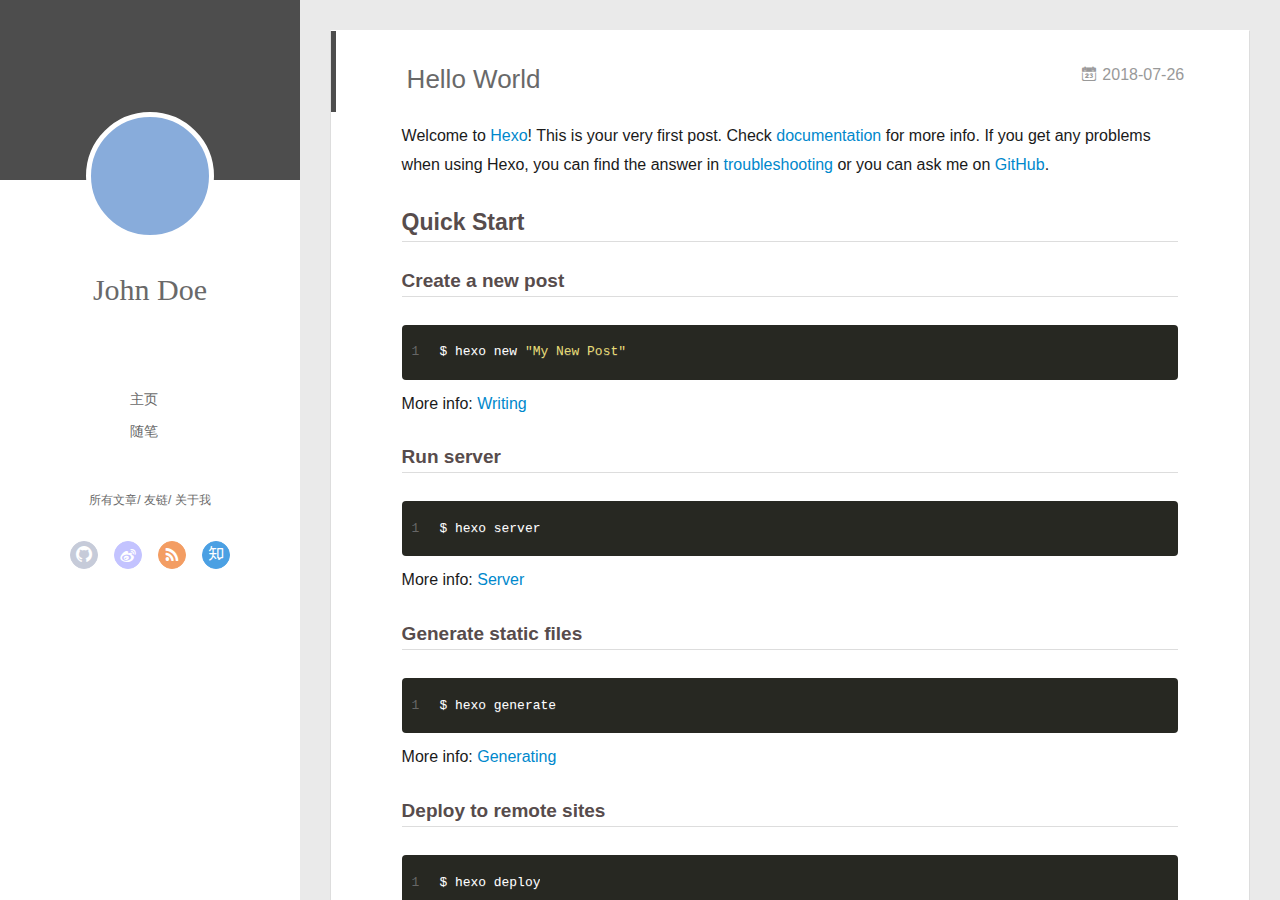
==== index.html @ 1a05364d "Site updated: 2018-07-26 18:03:01" ====
<!DOCTYPE html>
<html>
<head>
  <meta charset="utf-8">
  
  <meta name="renderer" content="webkit">
  <meta http-equiv="X-UA-Compatible" content="IE=edge" >
  <link rel="dns-prefetch" href="http://yoursite.com">
  <title>Hexo</title>
  <meta name="viewport" content="width=device-width, initial-scale=1, maximum-scale=1">
  <meta property="og:type" content="website">
<meta property="og:title" content="Hexo">
<meta property="og:url" content="http://yoursite.com/index.html">
<meta property="og:site_name" content="Hexo">
<meta property="og:locale" content="default">
<meta name="twitter:card" content="summary">
<meta name="twitter:title" content="Hexo">
  
    <link rel="alternative" href="/atom.xml" title="Hexo" type="application/atom+xml">
  
  
    <link rel="icon" href="/favicon.png">
  
  <link rel="stylesheet" type="text/css" href="/./main.0cf68a.css">
  <style type="text/css">
  
    #container.show {
      background: linear-gradient(200deg,#a0cfe4,#e8c37e);
    }
  </style>
  

  

</head>

<body>
  <div id="container" q-class="show:isCtnShow">
    <canvas id="anm-canvas" class="anm-canvas"></canvas>
    <div class="left-col" q-class="show:isShow">
      
<div class="overlay" style="background: #4d4d4d"></div>
<div class="intrude-less">
	<header id="header" class="inner">
		<a href="/" class="profilepic">
			<img src="" class="js-avatar">
		</a>
		<hgroup>
		  <h1 class="header-author"><a href="/">John Doe</a></h1>
		</hgroup>
		

		<nav class="header-menu">
			<ul>
			
				<li><a href="/">主页</a></li>
	        
				<li><a href="/tags/随笔/">随笔</a></li>
	        
			</ul>
		</nav>
		<nav class="header-smart-menu">
    		
    			
    			<a q-on="click: openSlider(e, 'innerArchive')" href="javascript:void(0)">所有文章</a>
    			
            
    			
    			<a q-on="click: openSlider(e, 'friends')" href="javascript:void(0)">友链</a>
    			
            
    			
    			<a q-on="click: openSlider(e, 'aboutme')" href="javascript:void(0)">关于我</a>
    			
            
		</nav>
		<nav class="header-nav">
			<div class="social">
				
					<a class="github" target="_blank" href="#" title="github"><i class="icon-github"></i></a>
		        
					<a class="weibo" target="_blank" href="#" title="weibo"><i class="icon-weibo"></i></a>
		        
					<a class="rss" target="_blank" href="#" title="rss"><i class="icon-rss"></i></a>
		        
					<a class="zhihu" target="_blank" href="#" title="zhihu"><i class="icon-zhihu"></i></a>
		        
			</div>
		</nav>
	</header>		
</div>

    </div>
    <div class="mid-col" q-class="show:isShow,hide:isShow|isFalse">
      
<nav id="mobile-nav">
  	<div class="overlay js-overlay" style="background: #4d4d4d"></div>
	<div class="btnctn js-mobile-btnctn">
  		<div class="slider-trigger list" q-on="click: openSlider(e)"><i class="icon icon-sort"></i></div>
	</div>
	<div class="intrude-less">
		<header id="header" class="inner">
			<div class="profilepic">
				<img src="" class="js-avatar">
			</div>
			<hgroup>
			  <h1 class="header-author js-header-author">John Doe</h1>
			</hgroup>
			
			
			
				
			
				
			
			
			
			<nav class="header-nav">
				<div class="social">
					
						<a class="github" target="_blank" href="#" title="github"><i class="icon-github"></i></a>
			        
						<a class="weibo" target="_blank" href="#" title="weibo"><i class="icon-weibo"></i></a>
			        
						<a class="rss" target="_blank" href="#" title="rss"><i class="icon-rss"></i></a>
			        
						<a class="zhihu" target="_blank" href="#" title="zhihu"><i class="icon-zhihu"></i></a>
			        
				</div>
			</nav>

			<nav class="header-menu js-header-menu">
				<ul style="width: 50%">
				
				
					<li style="width: 50%"><a href="/">主页</a></li>
		        
					<li style="width: 50%"><a href="/tags/随笔/">随笔</a></li>
		        
				</ul>
			</nav>
		</header>				
	</div>
	<div class="mobile-mask" style="display:none" q-show="isShow"></div>
</nav>

      <div id="wrapper" class="body-wrap">
        <div class="menu-l">
          <div class="canvas-wrap">
            <canvas data-colors="#eaeaea" data-sectionHeight="100" data-contentId="js-content" id="myCanvas1" class="anm-canvas"></canvas>
          </div>
          <div id="js-content" class="content-ll">
            
  
    <article id="post-hello-world" class="article article-type-post  article-index" itemscope itemprop="blogPost">
  <div class="article-inner">
    
      <header class="article-header">
        
  
    <h1 itemprop="name">
      <a class="article-title" href="/2018/07/26/hello-world/">Hello World</a>
    </h1>
  

        
        <a href="/2018/07/26/hello-world/" class="archive-article-date">
  	<time datetime="2018-07-26T09:28:19.335Z" itemprop="datePublished"><i class="icon-calendar icon"></i>2018-07-26</time>
</a>
        
      </header>
    
    <div class="article-entry" itemprop="articleBody">
      
        <p>Welcome to <a href="https://hexo.io/" target="_blank" rel="noopener">Hexo</a>! This is your very first post. Check <a href="https://hexo.io/docs/" target="_blank" rel="noopener">documentation</a> for more info. If you get any problems when using Hexo, you can find the answer in <a href="https://hexo.io/docs/troubleshooting.html" target="_blank" rel="noopener">troubleshooting</a> or you can ask me on <a href="https://github.com/hexojs/hexo/issues" target="_blank" rel="noopener">GitHub</a>.</p>
<h2 id="Quick-Start"><a href="#Quick-Start" class="headerlink" title="Quick Start"></a>Quick Start</h2><h3 id="Create-a-new-post"><a href="#Create-a-new-post" class="headerlink" title="Create a new post"></a>Create a new post</h3><figure class="highlight bash"><table><tr><td class="gutter"><pre><span class="line">1</span><br></pre></td><td class="code"><pre><span class="line">$ hexo new <span class="string">"My New Post"</span></span><br></pre></td></tr></table></figure>
<p>More info: <a href="https://hexo.io/docs/writing.html" target="_blank" rel="noopener">Writing</a></p>
<h3 id="Run-server"><a href="#Run-server" class="headerlink" title="Run server"></a>Run server</h3><figure class="highlight bash"><table><tr><td class="gutter"><pre><span class="line">1</span><br></pre></td><td class="code"><pre><span class="line">$ hexo server</span><br></pre></td></tr></table></figure>
<p>More info: <a href="https://hexo.io/docs/server.html" target="_blank" rel="noopener">Server</a></p>
<h3 id="Generate-static-files"><a href="#Generate-static-files" class="headerlink" title="Generate static files"></a>Generate static files</h3><figure class="highlight bash"><table><tr><td class="gutter"><pre><span class="line">1</span><br></pre></td><td class="code"><pre><span class="line">$ hexo generate</span><br></pre></td></tr></table></figure>
<p>More info: <a href="https://hexo.io/docs/generating.html" target="_blank" rel="noopener">Generating</a></p>
<h3 id="Deploy-to-remote-sites"><a href="#Deploy-to-remote-sites" class="headerlink" title="Deploy to remote sites"></a>Deploy to remote sites</h3><figure class="highlight bash"><table><tr><td class="gutter"><pre><span class="line">1</span><br></pre></td><td class="code"><pre><span class="line">$ hexo deploy</span><br></pre></td></tr></table></figure>
<p>More info: <a href="https://hexo.io/docs/deployment.html" target="_blank" rel="noopener">Deployment</a></p>

      

      
    </div>
    <div class="article-info article-info-index">
      
      
      

      
        <p class="article-more-link">
          <a class="article-more-a" href="/2018/07/26/hello-world/">展开全文 >></a>
        </p>
      

      
      <div class="clearfix"></div>
    </div>
  </div>
</article>

<aside class="wrap-side-operation">
    <div class="mod-side-operation">
        
        <div class="jump-container" id="js-jump-container" style="display:none;">
            <a href="javascript:void(0)" class="mod-side-operation__jump-to-top">
                <i class="icon-font icon-back"></i>
            </a>
            <div id="js-jump-plan-container" class="jump-plan-container" style="top: -11px;">
                <i class="icon-font icon-plane jump-plane"></i>
            </div>
        </div>
        
        
    </div>
</aside>




  
  


          </div>
        </div>
      </div>
      <footer id="footer">
  <div class="outer">
    <div id="footer-info">
    	<div class="footer-left">
    		&copy; 2018 John Doe
    	</div>
      	<div class="footer-right">
      		<a href="http://hexo.io/" target="_blank">Hexo</a>  Theme <a href="https://github.com/litten/hexo-theme-yilia" target="_blank">Yilia</a> by Litten
      	</div>
    </div>
  </div>
</footer>
    </div>
    <script>
	var yiliaConfig = {
		mathjax: false,
		isHome: true,
		isPost: false,
		isArchive: false,
		isTag: false,
		isCategory: false,
		open_in_new: false,
		toc_hide_index: true,
		root: "/",
		innerArchive: true,
		showTags: false
	}
</script>

<script>!function(t){function n(e){if(r[e])return r[e].exports;var i=r[e]={exports:{},id:e,loaded:!1};return t[e].call(i.exports,i,i.exports,n),i.loaded=!0,i.exports}var r={};n.m=t,n.c=r,n.p="./",n(0)}([function(t,n,r){r(195),t.exports=r(191)},function(t,n,r){var e=r(3),i=r(52),o=r(27),u=r(28),c=r(53),f="prototype",a=function(t,n,r){var s,l,h,v,p=t&a.F,d=t&a.G,y=t&a.S,g=t&a.P,b=t&a.B,m=d?e:y?e[n]||(e[n]={}):(e[n]||{})[f],x=d?i:i[n]||(i[n]={}),w=x[f]||(x[f]={});d&&(r=n);for(s in r)l=!p&&m&&void 0!==m[s],h=(l?m:r)[s],v=b&&l?c(h,e):g&&"function"==typeof h?c(Function.call,h):h,m&&u(m,s,h,t&a.U),x[s]!=h&&o(x,s,v),g&&w[s]!=h&&(w[s]=h)};e.core=i,a.F=1,a.G=2,a.S=4,a.P=8,a.B=16,a.W=32,a.U=64,a.R=128,t.exports=a},function(t,n,r){var e=r(6);t.exports=function(t){if(!e(t))throw TypeError(t+" is not an object!");return t}},function(t,n){var r=t.exports="undefined"!=typeof window&&window.Math==Math?window:"undefined"!=typeof self&&self.Math==Math?self:Function("return this")();"number"==typeof __g&&(__g=r)},function(t,n){t.exports=function(t){try{return!!t()}catch(t){return!0}}},function(t,n){var r=t.exports="undefined"!=typeof window&&window.Math==Math?window:"undefined"!=typeof self&&self.Math==Math?self:Function("return this")();"number"==typeof __g&&(__g=r)},function(t,n){t.exports=function(t){return"object"==typeof t?null!==t:"function"==typeof t}},function(t,n,r){var e=r(126)("wks"),i=r(76),o=r(3).Symbol,u="function"==typeof o;(t.exports=function(t){return e[t]||(e[t]=u&&o[t]||(u?o:i)("Symbol."+t))}).store=e},function(t,n){var r={}.hasOwnProperty;t.exports=function(t,n){return r.call(t,n)}},function(t,n,r){var e=r(94),i=r(33);t.exports=function(t){return e(i(t))}},function(t,n,r){t.exports=!r(4)(function(){return 7!=Object.defineProperty({},"a",{get:function(){return 7}}).a})},function(t,n,r){var e=r(2),i=r(167),o=r(50),u=Object.defineProperty;n.f=r(10)?Object.defineProperty:function(t,n,r){if(e(t),n=o(n,!0),e(r),i)try{return u(t,n,r)}catch(t){}if("get"in r||"set"in r)throw TypeError("Accessors not supported!");return"value"in r&&(t[n]=r.value),t}},function(t,n,r){t.exports=!r(18)(function(){return 7!=Object.defineProperty({},"a",{get:function(){return 7}}).a})},function(t,n,r){var e=r(14),i=r(22);t.exports=r(12)?function(t,n,r){return e.f(t,n,i(1,r))}:function(t,n,r){return t[n]=r,t}},function(t,n,r){var e=r(20),i=r(58),o=r(42),u=Object.defineProperty;n.f=r(12)?Object.defineProperty:function(t,n,r){if(e(t),n=o(n,!0),e(r),i)try{return u(t,n,r)}catch(t){}if("get"in r||"set"in r)throw TypeError("Accessors not supported!");return"value"in r&&(t[n]=r.value),t}},function(t,n,r){var e=r(40)("wks"),i=r(23),o=r(5).Symbol,u="function"==typeof o;(t.exports=function(t){return e[t]||(e[t]=u&&o[t]||(u?o:i)("Symbol."+t))}).store=e},function(t,n,r){var e=r(67),i=Math.min;t.exports=function(t){return t>0?i(e(t),9007199254740991):0}},function(t,n,r){var e=r(46);t.exports=function(t){return Object(e(t))}},function(t,n){t.exports=function(t){try{return!!t()}catch(t){return!0}}},function(t,n,r){var e=r(63),i=r(34);t.exports=Object.keys||function(t){return e(t,i)}},function(t,n,r){var e=r(21);t.exports=function(t){if(!e(t))throw TypeError(t+" is not an object!");return t}},function(t,n){t.exports=function(t){return"object"==typeof t?null!==t:"function"==typeof t}},function(t,n){t.exports=function(t,n){return{enumerable:!(1&t),configurable:!(2&t),writable:!(4&t),value:n}}},function(t,n){var r=0,e=Math.random();t.exports=function(t){return"Symbol(".concat(void 0===t?"":t,")_",(++r+e).toString(36))}},function(t,n){var r={}.hasOwnProperty;t.exports=function(t,n){return r.call(t,n)}},function(t,n){var r=t.exports={version:"2.4.0"};"number"==typeof __e&&(__e=r)},function(t,n){t.exports=function(t){if("function"!=typeof t)throw TypeError(t+" is not a function!");return t}},function(t,n,r){var e=r(11),i=r(66);t.exports=r(10)?function(t,n,r){return e.f(t,n,i(1,r))}:function(t,n,r){return t[n]=r,t}},function(t,n,r){var e=r(3),i=r(27),o=r(24),u=r(76)("src"),c="toString",f=Function[c],a=(""+f).split(c);r(52).inspectSource=function(t){return f.call(t)},(t.exports=function(t,n,r,c){var f="function"==typeof r;f&&(o(r,"name")||i(r,"name",n)),t[n]!==r&&(f&&(o(r,u)||i(r,u,t[n]?""+t[n]:a.join(String(n)))),t===e?t[n]=r:c?t[n]?t[n]=r:i(t,n,r):(delete t[n],i(t,n,r)))})(Function.prototype,c,function(){return"function"==typeof this&&this[u]||f.call(this)})},function(t,n,r){var e=r(1),i=r(4),o=r(46),u=function(t,n,r,e){var i=String(o(t)),u="<"+n;return""!==r&&(u+=" "+r+'="'+String(e).replace(/"/g,"&quot;")+'"'),u+">"+i+"</"+n+">"};t.exports=function(t,n){var r={};r[t]=n(u),e(e.P+e.F*i(function(){var n=""[t]('"');return n!==n.toLowerCase()||n.split('"').length>3}),"String",r)}},function(t,n,r){var e=r(115),i=r(46);t.exports=function(t){return e(i(t))}},function(t,n,r){var e=r(116),i=r(66),o=r(30),u=r(50),c=r(24),f=r(167),a=Object.getOwnPropertyDescriptor;n.f=r(10)?a:function(t,n){if(t=o(t),n=u(n,!0),f)try{return a(t,n)}catch(t){}if(c(t,n))return i(!e.f.call(t,n),t[n])}},function(t,n,r){var e=r(24),i=r(17),o=r(145)("IE_PROTO"),u=Object.prototype;t.exports=Object.getPrototypeOf||function(t){return t=i(t),e(t,o)?t[o]:"function"==typeof t.constructor&&t instanceof t.constructor?t.constructor.prototype:t instanceof Object?u:null}},function(t,n){t.exports=function(t){if(void 0==t)throw TypeError("Can't call method on  "+t);return t}},function(t,n){t.exports="constructor,hasOwnProperty,isPrototypeOf,propertyIsEnumerable,toLocaleString,toString,valueOf".split(",")},function(t,n){t.exports={}},function(t,n){t.exports=!0},function(t,n){n.f={}.propertyIsEnumerable},function(t,n,r){var e=r(14).f,i=r(8),o=r(15)("toStringTag");t.exports=function(t,n,r){t&&!i(t=r?t:t.prototype,o)&&e(t,o,{configurable:!0,value:n})}},function(t,n,r){var e=r(40)("keys"),i=r(23);t.exports=function(t){return e[t]||(e[t]=i(t))}},function(t,n,r){var e=r(5),i="__core-js_shared__",o=e[i]||(e[i]={});t.exports=function(t){return o[t]||(o[t]={})}},function(t,n){var r=Math.ceil,e=Math.floor;t.exports=function(t){return isNaN(t=+t)?0:(t>0?e:r)(t)}},function(t,n,r){var e=r(21);t.exports=function(t,n){if(!e(t))return t;var r,i;if(n&&"function"==typeof(r=t.toString)&&!e(i=r.call(t)))return i;if("function"==typeof(r=t.valueOf)&&!e(i=r.call(t)))return i;if(!n&&"function"==typeof(r=t.toString)&&!e(i=r.call(t)))return i;throw TypeError("Can't convert object to primitive value")}},function(t,n,r){var e=r(5),i=r(25),o=r(36),u=r(44),c=r(14).f;t.exports=function(t){var n=i.Symbol||(i.Symbol=o?{}:e.Symbol||{});"_"==t.charAt(0)||t in n||c(n,t,{value:u.f(t)})}},function(t,n,r){n.f=r(15)},function(t,n){var r={}.toString;t.exports=function(t){return r.call(t).slice(8,-1)}},function(t,n){t.exports=function(t){if(void 0==t)throw TypeError("Can't call method on  "+t);return t}},function(t,n,r){var e=r(4);t.exports=function(t,n){return!!t&&e(function(){n?t.call(null,function(){},1):t.call(null)})}},function(t,n,r){var e=r(53),i=r(115),o=r(17),u=r(16),c=r(203);t.exports=function(t,n){var r=1==t,f=2==t,a=3==t,s=4==t,l=6==t,h=5==t||l,v=n||c;return function(n,c,p){for(var d,y,g=o(n),b=i(g),m=e(c,p,3),x=u(b.length),w=0,S=r?v(n,x):f?v(n,0):void 0;x>w;w++)if((h||w in b)&&(d=b[w],y=m(d,w,g),t))if(r)S[w]=y;else if(y)switch(t){case 3:return!0;case 5:return d;case 6:return w;case 2:S.push(d)}else if(s)return!1;return l?-1:a||s?s:S}}},function(t,n,r){var e=r(1),i=r(52),o=r(4);t.exports=function(t,n){var r=(i.Object||{})[t]||Object[t],u={};u[t]=n(r),e(e.S+e.F*o(function(){r(1)}),"Object",u)}},function(t,n,r){var e=r(6);t.exports=function(t,n){if(!e(t))return t;var r,i;if(n&&"function"==typeof(r=t.toString)&&!e(i=r.call(t)))return i;if("function"==typeof(r=t.valueOf)&&!e(i=r.call(t)))return i;if(!n&&"function"==typeof(r=t.toString)&&!e(i=r.call(t)))return i;throw TypeError("Can't convert object to primitive value")}},function(t,n,r){var e=r(5),i=r(25),o=r(91),u=r(13),c="prototype",f=function(t,n,r){var a,s,l,h=t&f.F,v=t&f.G,p=t&f.S,d=t&f.P,y=t&f.B,g=t&f.W,b=v?i:i[n]||(i[n]={}),m=b[c],x=v?e:p?e[n]:(e[n]||{})[c];v&&(r=n);for(a in r)(s=!h&&x&&void 0!==x[a])&&a in b||(l=s?x[a]:r[a],b[a]=v&&"function"!=typeof x[a]?r[a]:y&&s?o(l,e):g&&x[a]==l?function(t){var n=function(n,r,e){if(this instanceof t){switch(arguments.length){case 0:return new t;case 1:return new t(n);case 2:return new t(n,r)}return new t(n,r,e)}return t.apply(this,arguments)};return n[c]=t[c],n}(l):d&&"function"==typeof l?o(Function.call,l):l,d&&((b.virtual||(b.virtual={}))[a]=l,t&f.R&&m&&!m[a]&&u(m,a,l)))};f.F=1,f.G=2,f.S=4,f.P=8,f.B=16,f.W=32,f.U=64,f.R=128,t.exports=f},function(t,n){var r=t.exports={version:"2.4.0"};"number"==typeof __e&&(__e=r)},function(t,n,r){var e=r(26);t.exports=function(t,n,r){if(e(t),void 0===n)return t;switch(r){case 1:return function(r){return t.call(n,r)};case 2:return function(r,e){return t.call(n,r,e)};case 3:return function(r,e,i){return t.call(n,r,e,i)}}return function(){return t.apply(n,arguments)}}},function(t,n,r){var e=r(183),i=r(1),o=r(126)("metadata"),u=o.store||(o.store=new(r(186))),c=function(t,n,r){var i=u.get(t);if(!i){if(!r)return;u.set(t,i=new e)}var o=i.get(n);if(!o){if(!r)return;i.set(n,o=new e)}return o},f=function(t,n,r){var e=c(n,r,!1);return void 0!==e&&e.has(t)},a=function(t,n,r){var e=c(n,r,!1);return void 0===e?void 0:e.get(t)},s=function(t,n,r,e){c(r,e,!0).set(t,n)},l=function(t,n){var r=c(t,n,!1),e=[];return r&&r.forEach(function(t,n){e.push(n)}),e},h=function(t){return void 0===t||"symbol"==typeof t?t:String(t)},v=function(t){i(i.S,"Reflect",t)};t.exports={store:u,map:c,has:f,get:a,set:s,keys:l,key:h,exp:v}},function(t,n,r){"use strict";if(r(10)){var e=r(69),i=r(3),o=r(4),u=r(1),c=r(127),f=r(152),a=r(53),s=r(68),l=r(66),h=r(27),v=r(73),p=r(67),d=r(16),y=r(75),g=r(50),b=r(24),m=r(180),x=r(114),w=r(6),S=r(17),_=r(137),O=r(70),E=r(32),P=r(71).f,j=r(154),F=r(76),M=r(7),A=r(48),N=r(117),T=r(146),I=r(155),k=r(80),L=r(123),R=r(74),C=r(130),D=r(160),U=r(11),W=r(31),G=U.f,B=W.f,V=i.RangeError,z=i.TypeError,q=i.Uint8Array,K="ArrayBuffer",J="Shared"+K,Y="BYTES_PER_ELEMENT",H="prototype",$=Array[H],X=f.ArrayBuffer,Q=f.DataView,Z=A(0),tt=A(2),nt=A(3),rt=A(4),et=A(5),it=A(6),ot=N(!0),ut=N(!1),ct=I.values,ft=I.keys,at=I.entries,st=$.lastIndexOf,lt=$.reduce,ht=$.reduceRight,vt=$.join,pt=$.sort,dt=$.slice,yt=$.toString,gt=$.toLocaleString,bt=M("iterator"),mt=M("toStringTag"),xt=F("typed_constructor"),wt=F("def_constructor"),St=c.CONSTR,_t=c.TYPED,Ot=c.VIEW,Et="Wrong length!",Pt=A(1,function(t,n){return Tt(T(t,t[wt]),n)}),jt=o(function(){return 1===new q(new Uint16Array([1]).buffer)[0]}),Ft=!!q&&!!q[H].set&&o(function(){new q(1).set({})}),Mt=function(t,n){if(void 0===t)throw z(Et);var r=+t,e=d(t);if(n&&!m(r,e))throw V(Et);return e},At=function(t,n){var r=p(t);if(r<0||r%n)throw V("Wrong offset!");return r},Nt=function(t){if(w(t)&&_t in t)return t;throw z(t+" is not a typed array!")},Tt=function(t,n){if(!(w(t)&&xt in t))throw z("It is not a typed array constructor!");return new t(n)},It=function(t,n){return kt(T(t,t[wt]),n)},kt=function(t,n){for(var r=0,e=n.length,i=Tt(t,e);e>r;)i[r]=n[r++];return i},Lt=function(t,n,r){G(t,n,{get:function(){return this._d[r]}})},Rt=function(t){var n,r,e,i,o,u,c=S(t),f=arguments.length,s=f>1?arguments[1]:void 0,l=void 0!==s,h=j(c);if(void 0!=h&&!_(h)){for(u=h.call(c),e=[],n=0;!(o=u.next()).done;n++)e.push(o.value);c=e}for(l&&f>2&&(s=a(s,arguments[2],2)),n=0,r=d(c.length),i=Tt(this,r);r>n;n++)i[n]=l?s(c[n],n):c[n];return i},Ct=function(){for(var t=0,n=arguments.length,r=Tt(this,n);n>t;)r[t]=arguments[t++];return r},Dt=!!q&&o(function(){gt.call(new q(1))}),Ut=function(){return gt.apply(Dt?dt.call(Nt(this)):Nt(this),arguments)},Wt={copyWithin:function(t,n){return D.call(Nt(this),t,n,arguments.length>2?arguments[2]:void 0)},every:function(t){return rt(Nt(this),t,arguments.length>1?arguments[1]:void 0)},fill:function(t){return C.apply(Nt(this),arguments)},filter:function(t){return It(this,tt(Nt(this),t,arguments.length>1?arguments[1]:void 0))},find:function(t){return et(Nt(this),t,arguments.length>1?arguments[1]:void 0)},findIndex:function(t){return it(Nt(this),t,arguments.length>1?arguments[1]:void 0)},forEach:function(t){Z(Nt(this),t,arguments.length>1?arguments[1]:void 0)},indexOf:function(t){return ut(Nt(this),t,arguments.length>1?arguments[1]:void 0)},includes:function(t){return ot(Nt(this),t,arguments.length>1?arguments[1]:void 0)},join:function(t){return vt.apply(Nt(this),arguments)},lastIndexOf:function(t){return st.apply(Nt(this),arguments)},map:function(t){return Pt(Nt(this),t,arguments.length>1?arguments[1]:void 0)},reduce:function(t){return lt.apply(Nt(this),arguments)},reduceRight:function(t){return ht.apply(Nt(this),arguments)},reverse:function(){for(var t,n=this,r=Nt(n).length,e=Math.floor(r/2),i=0;i<e;)t=n[i],n[i++]=n[--r],n[r]=t;return n},some:function(t){return nt(Nt(this),t,arguments.length>1?arguments[1]:void 0)},sort:function(t){return pt.call(Nt(this),t)},subarray:function(t,n){var r=Nt(this),e=r.length,i=y(t,e);return new(T(r,r[wt]))(r.buffer,r.byteOffset+i*r.BYTES_PER_ELEMENT,d((void 0===n?e:y(n,e))-i))}},Gt=function(t,n){return It(this,dt.call(Nt(this),t,n))},Bt=function(t){Nt(this);var n=At(arguments[1],1),r=this.length,e=S(t),i=d(e.length),o=0;if(i+n>r)throw V(Et);for(;o<i;)this[n+o]=e[o++]},Vt={entries:function(){return at.call(Nt(this))},keys:function(){return ft.call(Nt(this))},values:function(){return ct.call(Nt(this))}},zt=function(t,n){return w(t)&&t[_t]&&"symbol"!=typeof n&&n in t&&String(+n)==String(n)},qt=function(t,n){return zt(t,n=g(n,!0))?l(2,t[n]):B(t,n)},Kt=function(t,n,r){return!(zt(t,n=g(n,!0))&&w(r)&&b(r,"value"))||b(r,"get")||b(r,"set")||r.configurable||b(r,"writable")&&!r.writable||b(r,"enumerable")&&!r.enumerable?G(t,n,r):(t[n]=r.value,t)};St||(W.f=qt,U.f=Kt),u(u.S+u.F*!St,"Object",{getOwnPropertyDescriptor:qt,defineProperty:Kt}),o(function(){yt.call({})})&&(yt=gt=function(){return vt.call(this)});var Jt=v({},Wt);v(Jt,Vt),h(Jt,bt,Vt.values),v(Jt,{slice:Gt,set:Bt,constructor:function(){},toString:yt,toLocaleString:Ut}),Lt(Jt,"buffer","b"),Lt(Jt,"byteOffset","o"),Lt(Jt,"byteLength","l"),Lt(Jt,"length","e"),G(Jt,mt,{get:function(){return this[_t]}}),t.exports=function(t,n,r,f){f=!!f;var a=t+(f?"Clamped":"")+"Array",l="Uint8Array"!=a,v="get"+t,p="set"+t,y=i[a],g=y||{},b=y&&E(y),m=!y||!c.ABV,S={},_=y&&y[H],j=function(t,r){var e=t._d;return e.v[v](r*n+e.o,jt)},F=function(t,r,e){var i=t._d;f&&(e=(e=Math.round(e))<0?0:e>255?255:255&e),i.v[p](r*n+i.o,e,jt)},M=function(t,n){G(t,n,{get:function(){return j(this,n)},set:function(t){return F(this,n,t)},enumerable:!0})};m?(y=r(function(t,r,e,i){s(t,y,a,"_d");var o,u,c,f,l=0,v=0;if(w(r)){if(!(r instanceof X||(f=x(r))==K||f==J))return _t in r?kt(y,r):Rt.call(y,r);o=r,v=At(e,n);var p=r.byteLength;if(void 0===i){if(p%n)throw V(Et);if((u=p-v)<0)throw V(Et)}else if((u=d(i)*n)+v>p)throw V(Et);c=u/n}else c=Mt(r,!0),u=c*n,o=new X(u);for(h(t,"_d",{b:o,o:v,l:u,e:c,v:new Q(o)});l<c;)M(t,l++)}),_=y[H]=O(Jt),h(_,"constructor",y)):L(function(t){new y(null),new y(t)},!0)||(y=r(function(t,r,e,i){s(t,y,a);var o;return w(r)?r instanceof X||(o=x(r))==K||o==J?void 0!==i?new g(r,At(e,n),i):void 0!==e?new g(r,At(e,n)):new g(r):_t in r?kt(y,r):Rt.call(y,r):new g(Mt(r,l))}),Z(b!==Function.prototype?P(g).concat(P(b)):P(g),function(t){t in y||h(y,t,g[t])}),y[H]=_,e||(_.constructor=y));var A=_[bt],N=!!A&&("values"==A.name||void 0==A.name),T=Vt.values;h(y,xt,!0),h(_,_t,a),h(_,Ot,!0),h(_,wt,y),(f?new y(1)[mt]==a:mt in _)||G(_,mt,{get:function(){return a}}),S[a]=y,u(u.G+u.W+u.F*(y!=g),S),u(u.S,a,{BYTES_PER_ELEMENT:n,from:Rt,of:Ct}),Y in _||h(_,Y,n),u(u.P,a,Wt),R(a),u(u.P+u.F*Ft,a,{set:Bt}),u(u.P+u.F*!N,a,Vt),u(u.P+u.F*(_.toString!=yt),a,{toString:yt}),u(u.P+u.F*o(function(){new y(1).slice()}),a,{slice:Gt}),u(u.P+u.F*(o(function(){return[1,2].toLocaleString()!=new y([1,2]).toLocaleString()})||!o(function(){_.toLocaleString.call([1,2])})),a,{toLocaleString:Ut}),k[a]=N?A:T,e||N||h(_,bt,T)}}else t.exports=function(){}},function(t,n){var r={}.toString;t.exports=function(t){return r.call(t).slice(8,-1)}},function(t,n,r){var e=r(21),i=r(5).document,o=e(i)&&e(i.createElement);t.exports=function(t){return o?i.createElement(t):{}}},function(t,n,r){t.exports=!r(12)&&!r(18)(function(){return 7!=Object.defineProperty(r(57)("div"),"a",{get:function(){return 7}}).a})},function(t,n,r){"use strict";var e=r(36),i=r(51),o=r(64),u=r(13),c=r(8),f=r(35),a=r(96),s=r(38),l=r(103),h=r(15)("iterator"),v=!([].keys&&"next"in[].keys()),p="keys",d="values",y=function(){return this};t.exports=function(t,n,r,g,b,m,x){a(r,n,g);var w,S,_,O=function(t){if(!v&&t in F)return F[t];switch(t){case p:case d:return function(){return new r(this,t)}}return function(){return new r(this,t)}},E=n+" Iterator",P=b==d,j=!1,F=t.prototype,M=F[h]||F["@@iterator"]||b&&F[b],A=M||O(b),N=b?P?O("entries"):A:void 0,T="Array"==n?F.entries||M:M;if(T&&(_=l(T.call(new t)))!==Object.prototype&&(s(_,E,!0),e||c(_,h)||u(_,h,y)),P&&M&&M.name!==d&&(j=!0,A=function(){return M.call(this)}),e&&!x||!v&&!j&&F[h]||u(F,h,A),f[n]=A,f[E]=y,b)if(w={values:P?A:O(d),keys:m?A:O(p),entries:N},x)for(S in w)S in F||o(F,S,w[S]);else i(i.P+i.F*(v||j),n,w);return w}},function(t,n,r){var e=r(20),i=r(100),o=r(34),u=r(39)("IE_PROTO"),c=function(){},f="prototype",a=function(){var t,n=r(57)("iframe"),e=o.length;for(n.style.display="none",r(93).appendChild(n),n.src="javascript:",t=n.contentWindow.document,t.open(),t.write("<script>document.F=Object<\/script>"),t.close(),a=t.F;e--;)delete a[f][o[e]];return a()};t.exports=Object.create||function(t,n){var r;return null!==t?(c[f]=e(t),r=new c,c[f]=null,r[u]=t):r=a(),void 0===n?r:i(r,n)}},function(t,n,r){var e=r(63),i=r(34).concat("length","prototype");n.f=Object.getOwnPropertyNames||function(t){return e(t,i)}},function(t,n){n.f=Object.getOwnPropertySymbols},function(t,n,r){var e=r(8),i=r(9),o=r(90)(!1),u=r(39)("IE_PROTO");t.exports=function(t,n){var r,c=i(t),f=0,a=[];for(r in c)r!=u&&e(c,r)&&a.push(r);for(;n.length>f;)e(c,r=n[f++])&&(~o(a,r)||a.push(r));return a}},function(t,n,r){t.exports=r(13)},function(t,n,r){var e=r(76)("meta"),i=r(6),o=r(24),u=r(11).f,c=0,f=Object.isExtensible||function(){return!0},a=!r(4)(function(){return f(Object.preventExtensions({}))}),s=function(t){u(t,e,{value:{i:"O"+ ++c,w:{}}})},l=function(t,n){if(!i(t))return"symbol"==typeof t?t:("string"==typeof t?"S":"P")+t;if(!o(t,e)){if(!f(t))return"F";if(!n)return"E";s(t)}return t[e].i},h=function(t,n){if(!o(t,e)){if(!f(t))return!0;if(!n)return!1;s(t)}return t[e].w},v=function(t){return a&&p.NEED&&f(t)&&!o(t,e)&&s(t),t},p=t.exports={KEY:e,NEED:!1,fastKey:l,getWeak:h,onFreeze:v}},function(t,n){t.exports=function(t,n){return{enumerable:!(1&t),configurable:!(2&t),writable:!(4&t),value:n}}},function(t,n){var r=Math.ceil,e=Math.floor;t.exports=function(t){return isNaN(t=+t)?0:(t>0?e:r)(t)}},function(t,n){t.exports=function(t,n,r,e){if(!(t instanceof n)||void 0!==e&&e in t)throw TypeError(r+": incorrect invocation!");return t}},function(t,n){t.exports=!1},function(t,n,r){var e=r(2),i=r(173),o=r(133),u=r(145)("IE_PROTO"),c=function(){},f="prototype",a=function(){var t,n=r(132)("iframe"),e=o.length;for(n.style.display="none",r(135).appendChild(n),n.src="javascript:",t=n.contentWindow.document,t.open(),t.write("<script>document.F=Object<\/script>"),t.close(),a=t.F;e--;)delete a[f][o[e]];return a()};t.exports=Object.create||function(t,n){var r;return null!==t?(c[f]=e(t),r=new c,c[f]=null,r[u]=t):r=a(),void 0===n?r:i(r,n)}},function(t,n,r){var e=r(175),i=r(133).concat("length","prototype");n.f=Object.getOwnPropertyNames||function(t){return e(t,i)}},function(t,n,r){var e=r(175),i=r(133);t.exports=Object.keys||function(t){return e(t,i)}},function(t,n,r){var e=r(28);t.exports=function(t,n,r){for(var i in n)e(t,i,n[i],r);return t}},function(t,n,r){"use strict";var e=r(3),i=r(11),o=r(10),u=r(7)("species");t.exports=function(t){var n=e[t];o&&n&&!n[u]&&i.f(n,u,{configurable:!0,get:function(){return this}})}},function(t,n,r){var e=r(67),i=Math.max,o=Math.min;t.exports=function(t,n){return t=e(t),t<0?i(t+n,0):o(t,n)}},function(t,n){var r=0,e=Math.random();t.exports=function(t){return"Symbol(".concat(void 0===t?"":t,")_",(++r+e).toString(36))}},function(t,n,r){var e=r(33);t.exports=function(t){return Object(e(t))}},function(t,n,r){var e=r(7)("unscopables"),i=Array.prototype;void 0==i[e]&&r(27)(i,e,{}),t.exports=function(t){i[e][t]=!0}},function(t,n,r){var e=r(53),i=r(169),o=r(137),u=r(2),c=r(16),f=r(154),a={},s={},n=t.exports=function(t,n,r,l,h){var v,p,d,y,g=h?function(){return t}:f(t),b=e(r,l,n?2:1),m=0;if("function"!=typeof g)throw TypeError(t+" is not iterable!");if(o(g)){for(v=c(t.length);v>m;m++)if((y=n?b(u(p=t[m])[0],p[1]):b(t[m]))===a||y===s)return y}else for(d=g.call(t);!(p=d.next()).done;)if((y=i(d,b,p.value,n))===a||y===s)return y};n.BREAK=a,n.RETURN=s},function(t,n){t.exports={}},function(t,n,r){var e=r(11).f,i=r(24),o=r(7)("toStringTag");t.exports=function(t,n,r){t&&!i(t=r?t:t.prototype,o)&&e(t,o,{configurable:!0,value:n})}},function(t,n,r){var e=r(1),i=r(46),o=r(4),u=r(150),c="["+u+"]",f="​",a=RegExp("^"+c+c+"*"),s=RegExp(c+c+"*$"),l=function(t,n,r){var i={},c=o(function(){return!!u[t]()||f[t]()!=f}),a=i[t]=c?n(h):u[t];r&&(i[r]=a),e(e.P+e.F*c,"String",i)},h=l.trim=function(t,n){return t=String(i(t)),1&n&&(t=t.replace(a,"")),2&n&&(t=t.replace(s,"")),t};t.exports=l},function(t,n,r){t.exports={default:r(86),__esModule:!0}},function(t,n,r){t.exports={default:r(87),__esModule:!0}},function(t,n,r){"use strict";function e(t){return t&&t.__esModule?t:{default:t}}n.__esModule=!0;var i=r(84),o=e(i),u=r(83),c=e(u),f="function"==typeof c.default&&"symbol"==typeof o.default?function(t){return typeof t}:function(t){return t&&"function"==typeof c.default&&t.constructor===c.default&&t!==c.default.prototype?"symbol":typeof t};n.default="function"==typeof c.default&&"symbol"===f(o.default)?function(t){return void 0===t?"undefined":f(t)}:function(t){return t&&"function"==typeof c.default&&t.constructor===c.default&&t!==c.default.prototype?"symbol":void 0===t?"undefined":f(t)}},function(t,n,r){r(110),r(108),r(111),r(112),t.exports=r(25).Symbol},function(t,n,r){r(109),r(113),t.exports=r(44).f("iterator")},function(t,n){t.exports=function(t){if("function"!=typeof t)throw TypeError(t+" is not a function!");return t}},function(t,n){t.exports=function(){}},function(t,n,r){var e=r(9),i=r(106),o=r(105);t.exports=function(t){return function(n,r,u){var c,f=e(n),a=i(f.length),s=o(u,a);if(t&&r!=r){for(;a>s;)if((c=f[s++])!=c)return!0}else for(;a>s;s++)if((t||s in f)&&f[s]===r)return t||s||0;return!t&&-1}}},function(t,n,r){var e=r(88);t.exports=function(t,n,r){if(e(t),void 0===n)return t;switch(r){case 1:return function(r){return t.call(n,r)};case 2:return function(r,e){return t.call(n,r,e)};case 3:return function(r,e,i){return t.call(n,r,e,i)}}return function(){return t.apply(n,arguments)}}},function(t,n,r){var e=r(19),i=r(62),o=r(37);t.exports=function(t){var n=e(t),r=i.f;if(r)for(var u,c=r(t),f=o.f,a=0;c.length>a;)f.call(t,u=c[a++])&&n.push(u);return n}},function(t,n,r){t.exports=r(5).document&&document.documentElement},function(t,n,r){var e=r(56);t.exports=Object("z").propertyIsEnumerable(0)?Object:function(t){return"String"==e(t)?t.split(""):Object(t)}},function(t,n,r){var e=r(56);t.exports=Array.isArray||function(t){return"Array"==e(t)}},function(t,n,r){"use strict";var e=r(60),i=r(22),o=r(38),u={};r(13)(u,r(15)("iterator"),function(){return this}),t.exports=function(t,n,r){t.prototype=e(u,{next:i(1,r)}),o(t,n+" Iterator")}},function(t,n){t.exports=function(t,n){return{value:n,done:!!t}}},function(t,n,r){var e=r(19),i=r(9);t.exports=function(t,n){for(var r,o=i(t),u=e(o),c=u.length,f=0;c>f;)if(o[r=u[f++]]===n)return r}},function(t,n,r){var e=r(23)("meta"),i=r(21),o=r(8),u=r(14).f,c=0,f=Object.isExtensible||function(){return!0},a=!r(18)(function(){return f(Object.preventExtensions({}))}),s=function(t){u(t,e,{value:{i:"O"+ ++c,w:{}}})},l=function(t,n){if(!i(t))return"symbol"==typeof t?t:("string"==typeof t?"S":"P")+t;if(!o(t,e)){if(!f(t))return"F";if(!n)return"E";s(t)}return t[e].i},h=function(t,n){if(!o(t,e)){if(!f(t))return!0;if(!n)return!1;s(t)}return t[e].w},v=function(t){return a&&p.NEED&&f(t)&&!o(t,e)&&s(t),t},p=t.exports={KEY:e,NEED:!1,fastKey:l,getWeak:h,onFreeze:v}},function(t,n,r){var e=r(14),i=r(20),o=r(19);t.exports=r(12)?Object.defineProperties:function(t,n){i(t);for(var r,u=o(n),c=u.length,f=0;c>f;)e.f(t,r=u[f++],n[r]);return t}},function(t,n,r){var e=r(37),i=r(22),o=r(9),u=r(42),c=r(8),f=r(58),a=Object.getOwnPropertyDescriptor;n.f=r(12)?a:function(t,n){if(t=o(t),n=u(n,!0),f)try{return a(t,n)}catch(t){}if(c(t,n))return i(!e.f.call(t,n),t[n])}},function(t,n,r){var e=r(9),i=r(61).f,o={}.toString,u="object"==typeof window&&window&&Object.getOwnPropertyNames?Object.getOwnPropertyNames(window):[],c=function(t){try{return i(t)}catch(t){return u.slice()}};t.exports.f=function(t){return u&&"[object Window]"==o.call(t)?c(t):i(e(t))}},function(t,n,r){var e=r(8),i=r(77),o=r(39)("IE_PROTO"),u=Object.prototype;t.exports=Object.getPrototypeOf||function(t){return t=i(t),e(t,o)?t[o]:"function"==typeof t.constructor&&t instanceof t.constructor?t.constructor.prototype:t instanceof Object?u:null}},function(t,n,r){var e=r(41),i=r(33);t.exports=function(t){return function(n,r){var o,u,c=String(i(n)),f=e(r),a=c.length;return f<0||f>=a?t?"":void 0:(o=c.charCodeAt(f),o<55296||o>56319||f+1===a||(u=c.charCodeAt(f+1))<56320||u>57343?t?c.charAt(f):o:t?c.slice(f,f+2):u-56320+(o-55296<<10)+65536)}}},function(t,n,r){var e=r(41),i=Math.max,o=Math.min;t.exports=function(t,n){return t=e(t),t<0?i(t+n,0):o(t,n)}},function(t,n,r){var e=r(41),i=Math.min;t.exports=function(t){return t>0?i(e(t),9007199254740991):0}},function(t,n,r){"use strict";var e=r(89),i=r(97),o=r(35),u=r(9);t.exports=r(59)(Array,"Array",function(t,n){this._t=u(t),this._i=0,this._k=n},function(){var t=this._t,n=this._k,r=this._i++;return!t||r>=t.length?(this._t=void 0,i(1)):"keys"==n?i(0,r):"values"==n?i(0,t[r]):i(0,[r,t[r]])},"values"),o.Arguments=o.Array,e("keys"),e("values"),e("entries")},function(t,n){},function(t,n,r){"use strict";var e=r(104)(!0);r(59)(String,"String",function(t){this._t=String(t),this._i=0},function(){var t,n=this._t,r=this._i;return r>=n.length?{value:void 0,done:!0}:(t=e(n,r),this._i+=t.length,{value:t,done:!1})})},function(t,n,r){"use strict";var e=r(5),i=r(8),o=r(12),u=r(51),c=r(64),f=r(99).KEY,a=r(18),s=r(40),l=r(38),h=r(23),v=r(15),p=r(44),d=r(43),y=r(98),g=r(92),b=r(95),m=r(20),x=r(9),w=r(42),S=r(22),_=r(60),O=r(102),E=r(101),P=r(14),j=r(19),F=E.f,M=P.f,A=O.f,N=e.Symbol,T=e.JSON,I=T&&T.stringify,k="prototype",L=v("_hidden"),R=v("toPrimitive"),C={}.propertyIsEnumerable,D=s("symbol-registry"),U=s("symbols"),W=s("op-symbols"),G=Object[k],B="function"==typeof N,V=e.QObject,z=!V||!V[k]||!V[k].findChild,q=o&&a(function(){return 7!=_(M({},"a",{get:function(){return M(this,"a",{value:7}).a}})).a})?function(t,n,r){var e=F(G,n);e&&delete G[n],M(t,n,r),e&&t!==G&&M(G,n,e)}:M,K=function(t){var n=U[t]=_(N[k]);return n._k=t,n},J=B&&"symbol"==typeof N.iterator?function(t){return"symbol"==typeof t}:function(t){return t instanceof N},Y=function(t,n,r){return t===G&&Y(W,n,r),m(t),n=w(n,!0),m(r),i(U,n)?(r.enumerable?(i(t,L)&&t[L][n]&&(t[L][n]=!1),r=_(r,{enumerable:S(0,!1)})):(i(t,L)||M(t,L,S(1,{})),t[L][n]=!0),q(t,n,r)):M(t,n,r)},H=function(t,n){m(t);for(var r,e=g(n=x(n)),i=0,o=e.length;o>i;)Y(t,r=e[i++],n[r]);return t},$=function(t,n){return void 0===n?_(t):H(_(t),n)},X=function(t){var n=C.call(this,t=w(t,!0));return!(this===G&&i(U,t)&&!i(W,t))&&(!(n||!i(this,t)||!i(U,t)||i(this,L)&&this[L][t])||n)},Q=function(t,n){if(t=x(t),n=w(n,!0),t!==G||!i(U,n)||i(W,n)){var r=F(t,n);return!r||!i(U,n)||i(t,L)&&t[L][n]||(r.enumerable=!0),r}},Z=function(t){for(var n,r=A(x(t)),e=[],o=0;r.length>o;)i(U,n=r[o++])||n==L||n==f||e.push(n);return e},tt=function(t){for(var n,r=t===G,e=A(r?W:x(t)),o=[],u=0;e.length>u;)!i(U,n=e[u++])||r&&!i(G,n)||o.push(U[n]);return o};B||(N=function(){if(this instanceof N)throw TypeError("Symbol is not a constructor!");var t=h(arguments.length>0?arguments[0]:void 0),n=function(r){this===G&&n.call(W,r),i(this,L)&&i(this[L],t)&&(this[L][t]=!1),q(this,t,S(1,r))};return o&&z&&q(G,t,{configurable:!0,set:n}),K(t)},c(N[k],"toString",function(){return this._k}),E.f=Q,P.f=Y,r(61).f=O.f=Z,r(37).f=X,r(62).f=tt,o&&!r(36)&&c(G,"propertyIsEnumerable",X,!0),p.f=function(t){return K(v(t))}),u(u.G+u.W+u.F*!B,{Symbol:N});for(var nt="hasInstance,isConcatSpreadable,iterator,match,replace,search,species,split,toPrimitive,toStringTag,unscopables".split(","),rt=0;nt.length>rt;)v(nt[rt++]);for(var nt=j(v.store),rt=0;nt.length>rt;)d(nt[rt++]);u(u.S+u.F*!B,"Symbol",{for:function(t){return i(D,t+="")?D[t]:D[t]=N(t)},keyFor:function(t){if(J(t))return y(D,t);throw TypeError(t+" is not a symbol!")},useSetter:function(){z=!0},useSimple:function(){z=!1}}),u(u.S+u.F*!B,"Object",{create:$,defineProperty:Y,defineProperties:H,getOwnPropertyDescriptor:Q,getOwnPropertyNames:Z,getOwnPropertySymbols:tt}),T&&u(u.S+u.F*(!B||a(function(){var t=N();return"[null]"!=I([t])||"{}"!=I({a:t})||"{}"!=I(Object(t))})),"JSON",{stringify:function(t){if(void 0!==t&&!J(t)){for(var n,r,e=[t],i=1;arguments.length>i;)e.push(arguments[i++]);return n=e[1],"function"==typeof n&&(r=n),!r&&b(n)||(n=function(t,n){if(r&&(n=r.call(this,t,n)),!J(n))return n}),e[1]=n,I.apply(T,e)}}}),N[k][R]||r(13)(N[k],R,N[k].valueOf),l(N,"Symbol"),l(Math,"Math",!0),l(e.JSON,"JSON",!0)},function(t,n,r){r(43)("asyncIterator")},function(t,n,r){r(43)("observable")},function(t,n,r){r(107);for(var e=r(5),i=r(13),o=r(35),u=r(15)("toStringTag"),c=["NodeList","DOMTokenList","MediaList","StyleSheetList","CSSRuleList"],f=0;f<5;f++){var a=c[f],s=e[a],l=s&&s.prototype;l&&!l[u]&&i(l,u,a),o[a]=o.Array}},function(t,n,r){var e=r(45),i=r(7)("toStringTag"),o="Arguments"==e(function(){return arguments}()),u=function(t,n){try{return t[n]}catch(t){}};t.exports=function(t){var n,r,c;return void 0===t?"Undefined":null===t?"Null":"string"==typeof(r=u(n=Object(t),i))?r:o?e(n):"Object"==(c=e(n))&&"function"==typeof n.callee?"Arguments":c}},function(t,n,r){var e=r(45);t.exports=Object("z").propertyIsEnumerable(0)?Object:function(t){return"String"==e(t)?t.split(""):Object(t)}},function(t,n){n.f={}.propertyIsEnumerable},function(t,n,r){var e=r(30),i=r(16),o=r(75);t.exports=function(t){return function(n,r,u){var c,f=e(n),a=i(f.length),s=o(u,a);if(t&&r!=r){for(;a>s;)if((c=f[s++])!=c)return!0}else for(;a>s;s++)if((t||s in f)&&f[s]===r)return t||s||0;return!t&&-1}}},function(t,n,r){"use strict";var e=r(3),i=r(1),o=r(28),u=r(73),c=r(65),f=r(79),a=r(68),s=r(6),l=r(4),h=r(123),v=r(81),p=r(136);t.exports=function(t,n,r,d,y,g){var b=e[t],m=b,x=y?"set":"add",w=m&&m.prototype,S={},_=function(t){var n=w[t];o(w,t,"delete"==t?function(t){return!(g&&!s(t))&&n.call(this,0===t?0:t)}:"has"==t?function(t){return!(g&&!s(t))&&n.call(this,0===t?0:t)}:"get"==t?function(t){return g&&!s(t)?void 0:n.call(this,0===t?0:t)}:"add"==t?function(t){return n.call(this,0===t?0:t),this}:function(t,r){return n.call(this,0===t?0:t,r),this})};if("function"==typeof m&&(g||w.forEach&&!l(function(){(new m).entries().next()}))){var O=new m,E=O[x](g?{}:-0,1)!=O,P=l(function(){O.has(1)}),j=h(function(t){new m(t)}),F=!g&&l(function(){for(var t=new m,n=5;n--;)t[x](n,n);return!t.has(-0)});j||(m=n(function(n,r){a(n,m,t);var e=p(new b,n,m);return void 0!=r&&f(r,y,e[x],e),e}),m.prototype=w,w.constructor=m),(P||F)&&(_("delete"),_("has"),y&&_("get")),(F||E)&&_(x),g&&w.clear&&delete w.clear}else m=d.getConstructor(n,t,y,x),u(m.prototype,r),c.NEED=!0;return v(m,t),S[t]=m,i(i.G+i.W+i.F*(m!=b),S),g||d.setStrong(m,t,y),m}},function(t,n,r){"use strict";var e=r(27),i=r(28),o=r(4),u=r(46),c=r(7);t.exports=function(t,n,r){var f=c(t),a=r(u,f,""[t]),s=a[0],l=a[1];o(function(){var n={};return n[f]=function(){return 7},7!=""[t](n)})&&(i(String.prototype,t,s),e(RegExp.prototype,f,2==n?function(t,n){return l.call(t,this,n)}:function(t){return l.call(t,this)}))}
},function(t,n,r){"use strict";var e=r(2);t.exports=function(){var t=e(this),n="";return t.global&&(n+="g"),t.ignoreCase&&(n+="i"),t.multiline&&(n+="m"),t.unicode&&(n+="u"),t.sticky&&(n+="y"),n}},function(t,n){t.exports=function(t,n,r){var e=void 0===r;switch(n.length){case 0:return e?t():t.call(r);case 1:return e?t(n[0]):t.call(r,n[0]);case 2:return e?t(n[0],n[1]):t.call(r,n[0],n[1]);case 3:return e?t(n[0],n[1],n[2]):t.call(r,n[0],n[1],n[2]);case 4:return e?t(n[0],n[1],n[2],n[3]):t.call(r,n[0],n[1],n[2],n[3])}return t.apply(r,n)}},function(t,n,r){var e=r(6),i=r(45),o=r(7)("match");t.exports=function(t){var n;return e(t)&&(void 0!==(n=t[o])?!!n:"RegExp"==i(t))}},function(t,n,r){var e=r(7)("iterator"),i=!1;try{var o=[7][e]();o.return=function(){i=!0},Array.from(o,function(){throw 2})}catch(t){}t.exports=function(t,n){if(!n&&!i)return!1;var r=!1;try{var o=[7],u=o[e]();u.next=function(){return{done:r=!0}},o[e]=function(){return u},t(o)}catch(t){}return r}},function(t,n,r){t.exports=r(69)||!r(4)(function(){var t=Math.random();__defineSetter__.call(null,t,function(){}),delete r(3)[t]})},function(t,n){n.f=Object.getOwnPropertySymbols},function(t,n,r){var e=r(3),i="__core-js_shared__",o=e[i]||(e[i]={});t.exports=function(t){return o[t]||(o[t]={})}},function(t,n,r){for(var e,i=r(3),o=r(27),u=r(76),c=u("typed_array"),f=u("view"),a=!(!i.ArrayBuffer||!i.DataView),s=a,l=0,h="Int8Array,Uint8Array,Uint8ClampedArray,Int16Array,Uint16Array,Int32Array,Uint32Array,Float32Array,Float64Array".split(",");l<9;)(e=i[h[l++]])?(o(e.prototype,c,!0),o(e.prototype,f,!0)):s=!1;t.exports={ABV:a,CONSTR:s,TYPED:c,VIEW:f}},function(t,n){"use strict";var r={versions:function(){var t=window.navigator.userAgent;return{trident:t.indexOf("Trident")>-1,presto:t.indexOf("Presto")>-1,webKit:t.indexOf("AppleWebKit")>-1,gecko:t.indexOf("Gecko")>-1&&-1==t.indexOf("KHTML"),mobile:!!t.match(/AppleWebKit.*Mobile.*/),ios:!!t.match(/\(i[^;]+;( U;)? CPU.+Mac OS X/),android:t.indexOf("Android")>-1||t.indexOf("Linux")>-1,iPhone:t.indexOf("iPhone")>-1||t.indexOf("Mac")>-1,iPad:t.indexOf("iPad")>-1,webApp:-1==t.indexOf("Safari"),weixin:-1==t.indexOf("MicroMessenger")}}()};t.exports=r},function(t,n,r){"use strict";var e=r(85),i=function(t){return t&&t.__esModule?t:{default:t}}(e),o=function(){function t(t,n,e){return n||e?String.fromCharCode(n||e):r[t]||t}function n(t){return e[t]}var r={"&quot;":'"',"&lt;":"<","&gt;":">","&amp;":"&","&nbsp;":" "},e={};for(var u in r)e[r[u]]=u;return r["&apos;"]="'",e["'"]="&#39;",{encode:function(t){return t?(""+t).replace(/['<> "&]/g,n).replace(/\r?\n/g,"<br/>").replace(/\s/g,"&nbsp;"):""},decode:function(n){return n?(""+n).replace(/<br\s*\/?>/gi,"\n").replace(/&quot;|&lt;|&gt;|&amp;|&nbsp;|&apos;|&#(\d+);|&#(\d+)/g,t).replace(/\u00a0/g," "):""},encodeBase16:function(t){if(!t)return t;t+="";for(var n=[],r=0,e=t.length;e>r;r++)n.push(t.charCodeAt(r).toString(16).toUpperCase());return n.join("")},encodeBase16forJSON:function(t){if(!t)return t;t=t.replace(/[\u4E00-\u9FBF]/gi,function(t){return escape(t).replace("%u","\\u")});for(var n=[],r=0,e=t.length;e>r;r++)n.push(t.charCodeAt(r).toString(16).toUpperCase());return n.join("")},decodeBase16:function(t){if(!t)return t;t+="";for(var n=[],r=0,e=t.length;e>r;r+=2)n.push(String.fromCharCode("0x"+t.slice(r,r+2)));return n.join("")},encodeObject:function(t){if(t instanceof Array)for(var n=0,r=t.length;r>n;n++)t[n]=o.encodeObject(t[n]);else if("object"==(void 0===t?"undefined":(0,i.default)(t)))for(var e in t)t[e]=o.encodeObject(t[e]);else if("string"==typeof t)return o.encode(t);return t},loadScript:function(t){var n=document.createElement("script");document.getElementsByTagName("body")[0].appendChild(n),n.setAttribute("src",t)},addLoadEvent:function(t){var n=window.onload;"function"!=typeof window.onload?window.onload=t:window.onload=function(){n(),t()}}}}();t.exports=o},function(t,n,r){"use strict";var e=r(17),i=r(75),o=r(16);t.exports=function(t){for(var n=e(this),r=o(n.length),u=arguments.length,c=i(u>1?arguments[1]:void 0,r),f=u>2?arguments[2]:void 0,a=void 0===f?r:i(f,r);a>c;)n[c++]=t;return n}},function(t,n,r){"use strict";var e=r(11),i=r(66);t.exports=function(t,n,r){n in t?e.f(t,n,i(0,r)):t[n]=r}},function(t,n,r){var e=r(6),i=r(3).document,o=e(i)&&e(i.createElement);t.exports=function(t){return o?i.createElement(t):{}}},function(t,n){t.exports="constructor,hasOwnProperty,isPrototypeOf,propertyIsEnumerable,toLocaleString,toString,valueOf".split(",")},function(t,n,r){var e=r(7)("match");t.exports=function(t){var n=/./;try{"/./"[t](n)}catch(r){try{return n[e]=!1,!"/./"[t](n)}catch(t){}}return!0}},function(t,n,r){t.exports=r(3).document&&document.documentElement},function(t,n,r){var e=r(6),i=r(144).set;t.exports=function(t,n,r){var o,u=n.constructor;return u!==r&&"function"==typeof u&&(o=u.prototype)!==r.prototype&&e(o)&&i&&i(t,o),t}},function(t,n,r){var e=r(80),i=r(7)("iterator"),o=Array.prototype;t.exports=function(t){return void 0!==t&&(e.Array===t||o[i]===t)}},function(t,n,r){var e=r(45);t.exports=Array.isArray||function(t){return"Array"==e(t)}},function(t,n,r){"use strict";var e=r(70),i=r(66),o=r(81),u={};r(27)(u,r(7)("iterator"),function(){return this}),t.exports=function(t,n,r){t.prototype=e(u,{next:i(1,r)}),o(t,n+" Iterator")}},function(t,n,r){"use strict";var e=r(69),i=r(1),o=r(28),u=r(27),c=r(24),f=r(80),a=r(139),s=r(81),l=r(32),h=r(7)("iterator"),v=!([].keys&&"next"in[].keys()),p="keys",d="values",y=function(){return this};t.exports=function(t,n,r,g,b,m,x){a(r,n,g);var w,S,_,O=function(t){if(!v&&t in F)return F[t];switch(t){case p:case d:return function(){return new r(this,t)}}return function(){return new r(this,t)}},E=n+" Iterator",P=b==d,j=!1,F=t.prototype,M=F[h]||F["@@iterator"]||b&&F[b],A=M||O(b),N=b?P?O("entries"):A:void 0,T="Array"==n?F.entries||M:M;if(T&&(_=l(T.call(new t)))!==Object.prototype&&(s(_,E,!0),e||c(_,h)||u(_,h,y)),P&&M&&M.name!==d&&(j=!0,A=function(){return M.call(this)}),e&&!x||!v&&!j&&F[h]||u(F,h,A),f[n]=A,f[E]=y,b)if(w={values:P?A:O(d),keys:m?A:O(p),entries:N},x)for(S in w)S in F||o(F,S,w[S]);else i(i.P+i.F*(v||j),n,w);return w}},function(t,n){var r=Math.expm1;t.exports=!r||r(10)>22025.465794806718||r(10)<22025.465794806718||-2e-17!=r(-2e-17)?function(t){return 0==(t=+t)?t:t>-1e-6&&t<1e-6?t+t*t/2:Math.exp(t)-1}:r},function(t,n){t.exports=Math.sign||function(t){return 0==(t=+t)||t!=t?t:t<0?-1:1}},function(t,n,r){var e=r(3),i=r(151).set,o=e.MutationObserver||e.WebKitMutationObserver,u=e.process,c=e.Promise,f="process"==r(45)(u);t.exports=function(){var t,n,r,a=function(){var e,i;for(f&&(e=u.domain)&&e.exit();t;){i=t.fn,t=t.next;try{i()}catch(e){throw t?r():n=void 0,e}}n=void 0,e&&e.enter()};if(f)r=function(){u.nextTick(a)};else if(o){var s=!0,l=document.createTextNode("");new o(a).observe(l,{characterData:!0}),r=function(){l.data=s=!s}}else if(c&&c.resolve){var h=c.resolve();r=function(){h.then(a)}}else r=function(){i.call(e,a)};return function(e){var i={fn:e,next:void 0};n&&(n.next=i),t||(t=i,r()),n=i}}},function(t,n,r){var e=r(6),i=r(2),o=function(t,n){if(i(t),!e(n)&&null!==n)throw TypeError(n+": can't set as prototype!")};t.exports={set:Object.setPrototypeOf||("__proto__"in{}?function(t,n,e){try{e=r(53)(Function.call,r(31).f(Object.prototype,"__proto__").set,2),e(t,[]),n=!(t instanceof Array)}catch(t){n=!0}return function(t,r){return o(t,r),n?t.__proto__=r:e(t,r),t}}({},!1):void 0),check:o}},function(t,n,r){var e=r(126)("keys"),i=r(76);t.exports=function(t){return e[t]||(e[t]=i(t))}},function(t,n,r){var e=r(2),i=r(26),o=r(7)("species");t.exports=function(t,n){var r,u=e(t).constructor;return void 0===u||void 0==(r=e(u)[o])?n:i(r)}},function(t,n,r){var e=r(67),i=r(46);t.exports=function(t){return function(n,r){var o,u,c=String(i(n)),f=e(r),a=c.length;return f<0||f>=a?t?"":void 0:(o=c.charCodeAt(f),o<55296||o>56319||f+1===a||(u=c.charCodeAt(f+1))<56320||u>57343?t?c.charAt(f):o:t?c.slice(f,f+2):u-56320+(o-55296<<10)+65536)}}},function(t,n,r){var e=r(122),i=r(46);t.exports=function(t,n,r){if(e(n))throw TypeError("String#"+r+" doesn't accept regex!");return String(i(t))}},function(t,n,r){"use strict";var e=r(67),i=r(46);t.exports=function(t){var n=String(i(this)),r="",o=e(t);if(o<0||o==1/0)throw RangeError("Count can't be negative");for(;o>0;(o>>>=1)&&(n+=n))1&o&&(r+=n);return r}},function(t,n){t.exports="\t\n\v\f\r   ᠎             　\u2028\u2029\ufeff"},function(t,n,r){var e,i,o,u=r(53),c=r(121),f=r(135),a=r(132),s=r(3),l=s.process,h=s.setImmediate,v=s.clearImmediate,p=s.MessageChannel,d=0,y={},g="onreadystatechange",b=function(){var t=+this;if(y.hasOwnProperty(t)){var n=y[t];delete y[t],n()}},m=function(t){b.call(t.data)};h&&v||(h=function(t){for(var n=[],r=1;arguments.length>r;)n.push(arguments[r++]);return y[++d]=function(){c("function"==typeof t?t:Function(t),n)},e(d),d},v=function(t){delete y[t]},"process"==r(45)(l)?e=function(t){l.nextTick(u(b,t,1))}:p?(i=new p,o=i.port2,i.port1.onmessage=m,e=u(o.postMessage,o,1)):s.addEventListener&&"function"==typeof postMessage&&!s.importScripts?(e=function(t){s.postMessage(t+"","*")},s.addEventListener("message",m,!1)):e=g in a("script")?function(t){f.appendChild(a("script"))[g]=function(){f.removeChild(this),b.call(t)}}:function(t){setTimeout(u(b,t,1),0)}),t.exports={set:h,clear:v}},function(t,n,r){"use strict";var e=r(3),i=r(10),o=r(69),u=r(127),c=r(27),f=r(73),a=r(4),s=r(68),l=r(67),h=r(16),v=r(71).f,p=r(11).f,d=r(130),y=r(81),g="ArrayBuffer",b="DataView",m="prototype",x="Wrong length!",w="Wrong index!",S=e[g],_=e[b],O=e.Math,E=e.RangeError,P=e.Infinity,j=S,F=O.abs,M=O.pow,A=O.floor,N=O.log,T=O.LN2,I="buffer",k="byteLength",L="byteOffset",R=i?"_b":I,C=i?"_l":k,D=i?"_o":L,U=function(t,n,r){var e,i,o,u=Array(r),c=8*r-n-1,f=(1<<c)-1,a=f>>1,s=23===n?M(2,-24)-M(2,-77):0,l=0,h=t<0||0===t&&1/t<0?1:0;for(t=F(t),t!=t||t===P?(i=t!=t?1:0,e=f):(e=A(N(t)/T),t*(o=M(2,-e))<1&&(e--,o*=2),t+=e+a>=1?s/o:s*M(2,1-a),t*o>=2&&(e++,o/=2),e+a>=f?(i=0,e=f):e+a>=1?(i=(t*o-1)*M(2,n),e+=a):(i=t*M(2,a-1)*M(2,n),e=0));n>=8;u[l++]=255&i,i/=256,n-=8);for(e=e<<n|i,c+=n;c>0;u[l++]=255&e,e/=256,c-=8);return u[--l]|=128*h,u},W=function(t,n,r){var e,i=8*r-n-1,o=(1<<i)-1,u=o>>1,c=i-7,f=r-1,a=t[f--],s=127&a;for(a>>=7;c>0;s=256*s+t[f],f--,c-=8);for(e=s&(1<<-c)-1,s>>=-c,c+=n;c>0;e=256*e+t[f],f--,c-=8);if(0===s)s=1-u;else{if(s===o)return e?NaN:a?-P:P;e+=M(2,n),s-=u}return(a?-1:1)*e*M(2,s-n)},G=function(t){return t[3]<<24|t[2]<<16|t[1]<<8|t[0]},B=function(t){return[255&t]},V=function(t){return[255&t,t>>8&255]},z=function(t){return[255&t,t>>8&255,t>>16&255,t>>24&255]},q=function(t){return U(t,52,8)},K=function(t){return U(t,23,4)},J=function(t,n,r){p(t[m],n,{get:function(){return this[r]}})},Y=function(t,n,r,e){var i=+r,o=l(i);if(i!=o||o<0||o+n>t[C])throw E(w);var u=t[R]._b,c=o+t[D],f=u.slice(c,c+n);return e?f:f.reverse()},H=function(t,n,r,e,i,o){var u=+r,c=l(u);if(u!=c||c<0||c+n>t[C])throw E(w);for(var f=t[R]._b,a=c+t[D],s=e(+i),h=0;h<n;h++)f[a+h]=s[o?h:n-h-1]},$=function(t,n){s(t,S,g);var r=+n,e=h(r);if(r!=e)throw E(x);return e};if(u.ABV){if(!a(function(){new S})||!a(function(){new S(.5)})){S=function(t){return new j($(this,t))};for(var X,Q=S[m]=j[m],Z=v(j),tt=0;Z.length>tt;)(X=Z[tt++])in S||c(S,X,j[X]);o||(Q.constructor=S)}var nt=new _(new S(2)),rt=_[m].setInt8;nt.setInt8(0,2147483648),nt.setInt8(1,2147483649),!nt.getInt8(0)&&nt.getInt8(1)||f(_[m],{setInt8:function(t,n){rt.call(this,t,n<<24>>24)},setUint8:function(t,n){rt.call(this,t,n<<24>>24)}},!0)}else S=function(t){var n=$(this,t);this._b=d.call(Array(n),0),this[C]=n},_=function(t,n,r){s(this,_,b),s(t,S,b);var e=t[C],i=l(n);if(i<0||i>e)throw E("Wrong offset!");if(r=void 0===r?e-i:h(r),i+r>e)throw E(x);this[R]=t,this[D]=i,this[C]=r},i&&(J(S,k,"_l"),J(_,I,"_b"),J(_,k,"_l"),J(_,L,"_o")),f(_[m],{getInt8:function(t){return Y(this,1,t)[0]<<24>>24},getUint8:function(t){return Y(this,1,t)[0]},getInt16:function(t){var n=Y(this,2,t,arguments[1]);return(n[1]<<8|n[0])<<16>>16},getUint16:function(t){var n=Y(this,2,t,arguments[1]);return n[1]<<8|n[0]},getInt32:function(t){return G(Y(this,4,t,arguments[1]))},getUint32:function(t){return G(Y(this,4,t,arguments[1]))>>>0},getFloat32:function(t){return W(Y(this,4,t,arguments[1]),23,4)},getFloat64:function(t){return W(Y(this,8,t,arguments[1]),52,8)},setInt8:function(t,n){H(this,1,t,B,n)},setUint8:function(t,n){H(this,1,t,B,n)},setInt16:function(t,n){H(this,2,t,V,n,arguments[2])},setUint16:function(t,n){H(this,2,t,V,n,arguments[2])},setInt32:function(t,n){H(this,4,t,z,n,arguments[2])},setUint32:function(t,n){H(this,4,t,z,n,arguments[2])},setFloat32:function(t,n){H(this,4,t,K,n,arguments[2])},setFloat64:function(t,n){H(this,8,t,q,n,arguments[2])}});y(S,g),y(_,b),c(_[m],u.VIEW,!0),n[g]=S,n[b]=_},function(t,n,r){var e=r(3),i=r(52),o=r(69),u=r(182),c=r(11).f;t.exports=function(t){var n=i.Symbol||(i.Symbol=o?{}:e.Symbol||{});"_"==t.charAt(0)||t in n||c(n,t,{value:u.f(t)})}},function(t,n,r){var e=r(114),i=r(7)("iterator"),o=r(80);t.exports=r(52).getIteratorMethod=function(t){if(void 0!=t)return t[i]||t["@@iterator"]||o[e(t)]}},function(t,n,r){"use strict";var e=r(78),i=r(170),o=r(80),u=r(30);t.exports=r(140)(Array,"Array",function(t,n){this._t=u(t),this._i=0,this._k=n},function(){var t=this._t,n=this._k,r=this._i++;return!t||r>=t.length?(this._t=void 0,i(1)):"keys"==n?i(0,r):"values"==n?i(0,t[r]):i(0,[r,t[r]])},"values"),o.Arguments=o.Array,e("keys"),e("values"),e("entries")},function(t,n){function r(t,n){t.classList?t.classList.add(n):t.className+=" "+n}t.exports=r},function(t,n){function r(t,n){if(t.classList)t.classList.remove(n);else{var r=new RegExp("(^|\\b)"+n.split(" ").join("|")+"(\\b|$)","gi");t.className=t.className.replace(r," ")}}t.exports=r},function(t,n){function r(){throw new Error("setTimeout has not been defined")}function e(){throw new Error("clearTimeout has not been defined")}function i(t){if(s===setTimeout)return setTimeout(t,0);if((s===r||!s)&&setTimeout)return s=setTimeout,setTimeout(t,0);try{return s(t,0)}catch(n){try{return s.call(null,t,0)}catch(n){return s.call(this,t,0)}}}function o(t){if(l===clearTimeout)return clearTimeout(t);if((l===e||!l)&&clearTimeout)return l=clearTimeout,clearTimeout(t);try{return l(t)}catch(n){try{return l.call(null,t)}catch(n){return l.call(this,t)}}}function u(){d&&v&&(d=!1,v.length?p=v.concat(p):y=-1,p.length&&c())}function c(){if(!d){var t=i(u);d=!0;for(var n=p.length;n;){for(v=p,p=[];++y<n;)v&&v[y].run();y=-1,n=p.length}v=null,d=!1,o(t)}}function f(t,n){this.fun=t,this.array=n}function a(){}var s,l,h=t.exports={};!function(){try{s="function"==typeof setTimeout?setTimeout:r}catch(t){s=r}try{l="function"==typeof clearTimeout?clearTimeout:e}catch(t){l=e}}();var v,p=[],d=!1,y=-1;h.nextTick=function(t){var n=new Array(arguments.length-1);if(arguments.length>1)for(var r=1;r<arguments.length;r++)n[r-1]=arguments[r];p.push(new f(t,n)),1!==p.length||d||i(c)},f.prototype.run=function(){this.fun.apply(null,this.array)},h.title="browser",h.browser=!0,h.env={},h.argv=[],h.version="",h.versions={},h.on=a,h.addListener=a,h.once=a,h.off=a,h.removeListener=a,h.removeAllListeners=a,h.emit=a,h.prependListener=a,h.prependOnceListener=a,h.listeners=function(t){return[]},h.binding=function(t){throw new Error("process.binding is not supported")},h.cwd=function(){return"/"},h.chdir=function(t){throw new Error("process.chdir is not supported")},h.umask=function(){return 0}},function(t,n,r){var e=r(45);t.exports=function(t,n){if("number"!=typeof t&&"Number"!=e(t))throw TypeError(n);return+t}},function(t,n,r){"use strict";var e=r(17),i=r(75),o=r(16);t.exports=[].copyWithin||function(t,n){var r=e(this),u=o(r.length),c=i(t,u),f=i(n,u),a=arguments.length>2?arguments[2]:void 0,s=Math.min((void 0===a?u:i(a,u))-f,u-c),l=1;for(f<c&&c<f+s&&(l=-1,f+=s-1,c+=s-1);s-- >0;)f in r?r[c]=r[f]:delete r[c],c+=l,f+=l;return r}},function(t,n,r){var e=r(79);t.exports=function(t,n){var r=[];return e(t,!1,r.push,r,n),r}},function(t,n,r){var e=r(26),i=r(17),o=r(115),u=r(16);t.exports=function(t,n,r,c,f){e(n);var a=i(t),s=o(a),l=u(a.length),h=f?l-1:0,v=f?-1:1;if(r<2)for(;;){if(h in s){c=s[h],h+=v;break}if(h+=v,f?h<0:l<=h)throw TypeError("Reduce of empty array with no initial value")}for(;f?h>=0:l>h;h+=v)h in s&&(c=n(c,s[h],h,a));return c}},function(t,n,r){"use strict";var e=r(26),i=r(6),o=r(121),u=[].slice,c={},f=function(t,n,r){if(!(n in c)){for(var e=[],i=0;i<n;i++)e[i]="a["+i+"]";c[n]=Function("F,a","return new F("+e.join(",")+")")}return c[n](t,r)};t.exports=Function.bind||function(t){var n=e(this),r=u.call(arguments,1),c=function(){var e=r.concat(u.call(arguments));return this instanceof c?f(n,e.length,e):o(n,e,t)};return i(n.prototype)&&(c.prototype=n.prototype),c}},function(t,n,r){"use strict";var e=r(11).f,i=r(70),o=r(73),u=r(53),c=r(68),f=r(46),a=r(79),s=r(140),l=r(170),h=r(74),v=r(10),p=r(65).fastKey,d=v?"_s":"size",y=function(t,n){var r,e=p(n);if("F"!==e)return t._i[e];for(r=t._f;r;r=r.n)if(r.k==n)return r};t.exports={getConstructor:function(t,n,r,s){var l=t(function(t,e){c(t,l,n,"_i"),t._i=i(null),t._f=void 0,t._l=void 0,t[d]=0,void 0!=e&&a(e,r,t[s],t)});return o(l.prototype,{clear:function(){for(var t=this,n=t._i,r=t._f;r;r=r.n)r.r=!0,r.p&&(r.p=r.p.n=void 0),delete n[r.i];t._f=t._l=void 0,t[d]=0},delete:function(t){var n=this,r=y(n,t);if(r){var e=r.n,i=r.p;delete n._i[r.i],r.r=!0,i&&(i.n=e),e&&(e.p=i),n._f==r&&(n._f=e),n._l==r&&(n._l=i),n[d]--}return!!r},forEach:function(t){c(this,l,"forEach");for(var n,r=u(t,arguments.length>1?arguments[1]:void 0,3);n=n?n.n:this._f;)for(r(n.v,n.k,this);n&&n.r;)n=n.p},has:function(t){return!!y(this,t)}}),v&&e(l.prototype,"size",{get:function(){return f(this[d])}}),l},def:function(t,n,r){var e,i,o=y(t,n);return o?o.v=r:(t._l=o={i:i=p(n,!0),k:n,v:r,p:e=t._l,n:void 0,r:!1},t._f||(t._f=o),e&&(e.n=o),t[d]++,"F"!==i&&(t._i[i]=o)),t},getEntry:y,setStrong:function(t,n,r){s(t,n,function(t,n){this._t=t,this._k=n,this._l=void 0},function(){for(var t=this,n=t._k,r=t._l;r&&r.r;)r=r.p;return t._t&&(t._l=r=r?r.n:t._t._f)?"keys"==n?l(0,r.k):"values"==n?l(0,r.v):l(0,[r.k,r.v]):(t._t=void 0,l(1))},r?"entries":"values",!r,!0),h(n)}}},function(t,n,r){var e=r(114),i=r(161);t.exports=function(t){return function(){if(e(this)!=t)throw TypeError(t+"#toJSON isn't generic");return i(this)}}},function(t,n,r){"use strict";var e=r(73),i=r(65).getWeak,o=r(2),u=r(6),c=r(68),f=r(79),a=r(48),s=r(24),l=a(5),h=a(6),v=0,p=function(t){return t._l||(t._l=new d)},d=function(){this.a=[]},y=function(t,n){return l(t.a,function(t){return t[0]===n})};d.prototype={get:function(t){var n=y(this,t);if(n)return n[1]},has:function(t){return!!y(this,t)},set:function(t,n){var r=y(this,t);r?r[1]=n:this.a.push([t,n])},delete:function(t){var n=h(this.a,function(n){return n[0]===t});return~n&&this.a.splice(n,1),!!~n}},t.exports={getConstructor:function(t,n,r,o){var a=t(function(t,e){c(t,a,n,"_i"),t._i=v++,t._l=void 0,void 0!=e&&f(e,r,t[o],t)});return e(a.prototype,{delete:function(t){if(!u(t))return!1;var n=i(t);return!0===n?p(this).delete(t):n&&s(n,this._i)&&delete n[this._i]},has:function(t){if(!u(t))return!1;var n=i(t);return!0===n?p(this).has(t):n&&s(n,this._i)}}),a},def:function(t,n,r){var e=i(o(n),!0);return!0===e?p(t).set(n,r):e[t._i]=r,t},ufstore:p}},function(t,n,r){t.exports=!r(10)&&!r(4)(function(){return 7!=Object.defineProperty(r(132)("div"),"a",{get:function(){return 7}}).a})},function(t,n,r){var e=r(6),i=Math.floor;t.exports=function(t){return!e(t)&&isFinite(t)&&i(t)===t}},function(t,n,r){var e=r(2);t.exports=function(t,n,r,i){try{return i?n(e(r)[0],r[1]):n(r)}catch(n){var o=t.return;throw void 0!==o&&e(o.call(t)),n}}},function(t,n){t.exports=function(t,n){return{value:n,done:!!t}}},function(t,n){t.exports=Math.log1p||function(t){return(t=+t)>-1e-8&&t<1e-8?t-t*t/2:Math.log(1+t)}},function(t,n,r){"use strict";var e=r(72),i=r(125),o=r(116),u=r(17),c=r(115),f=Object.assign;t.exports=!f||r(4)(function(){var t={},n={},r=Symbol(),e="abcdefghijklmnopqrst";return t[r]=7,e.split("").forEach(function(t){n[t]=t}),7!=f({},t)[r]||Object.keys(f({},n)).join("")!=e})?function(t,n){for(var r=u(t),f=arguments.length,a=1,s=i.f,l=o.f;f>a;)for(var h,v=c(arguments[a++]),p=s?e(v).concat(s(v)):e(v),d=p.length,y=0;d>y;)l.call(v,h=p[y++])&&(r[h]=v[h]);return r}:f},function(t,n,r){var e=r(11),i=r(2),o=r(72);t.exports=r(10)?Object.defineProperties:function(t,n){i(t);for(var r,u=o(n),c=u.length,f=0;c>f;)e.f(t,r=u[f++],n[r]);return t}},function(t,n,r){var e=r(30),i=r(71).f,o={}.toString,u="object"==typeof window&&window&&Object.getOwnPropertyNames?Object.getOwnPropertyNames(window):[],c=function(t){try{return i(t)}catch(t){return u.slice()}};t.exports.f=function(t){return u&&"[object Window]"==o.call(t)?c(t):i(e(t))}},function(t,n,r){var e=r(24),i=r(30),o=r(117)(!1),u=r(145)("IE_PROTO");t.exports=function(t,n){var r,c=i(t),f=0,a=[];for(r in c)r!=u&&e(c,r)&&a.push(r);for(;n.length>f;)e(c,r=n[f++])&&(~o(a,r)||a.push(r));return a}},function(t,n,r){var e=r(72),i=r(30),o=r(116).f;t.exports=function(t){return function(n){for(var r,u=i(n),c=e(u),f=c.length,a=0,s=[];f>a;)o.call(u,r=c[a++])&&s.push(t?[r,u[r]]:u[r]);return s}}},function(t,n,r){var e=r(71),i=r(125),o=r(2),u=r(3).Reflect;t.exports=u&&u.ownKeys||function(t){var n=e.f(o(t)),r=i.f;return r?n.concat(r(t)):n}},function(t,n,r){var e=r(3).parseFloat,i=r(82).trim;t.exports=1/e(r(150)+"-0")!=-1/0?function(t){var n=i(String(t),3),r=e(n);return 0===r&&"-"==n.charAt(0)?-0:r}:e},function(t,n,r){var e=r(3).parseInt,i=r(82).trim,o=r(150),u=/^[\-+]?0[xX]/;t.exports=8!==e(o+"08")||22!==e(o+"0x16")?function(t,n){var r=i(String(t),3);return e(r,n>>>0||(u.test(r)?16:10))}:e},function(t,n){t.exports=Object.is||function(t,n){return t===n?0!==t||1/t==1/n:t!=t&&n!=n}},function(t,n,r){var e=r(16),i=r(149),o=r(46);t.exports=function(t,n,r,u){var c=String(o(t)),f=c.length,a=void 0===r?" ":String(r),s=e(n);if(s<=f||""==a)return c;var l=s-f,h=i.call(a,Math.ceil(l/a.length));return h.length>l&&(h=h.slice(0,l)),u?h+c:c+h}},function(t,n,r){n.f=r(7)},function(t,n,r){"use strict";var e=r(164);t.exports=r(118)("Map",function(t){return function(){return t(this,arguments.length>0?arguments[0]:void 0)}},{get:function(t){var n=e.getEntry(this,t);return n&&n.v},set:function(t,n){return e.def(this,0===t?0:t,n)}},e,!0)},function(t,n,r){r(10)&&"g"!=/./g.flags&&r(11).f(RegExp.prototype,"flags",{configurable:!0,get:r(120)})},function(t,n,r){"use strict";var e=r(164);t.exports=r(118)("Set",function(t){return function(){return t(this,arguments.length>0?arguments[0]:void 0)}},{add:function(t){return e.def(this,t=0===t?0:t,t)}},e)},function(t,n,r){"use strict";var e,i=r(48)(0),o=r(28),u=r(65),c=r(172),f=r(166),a=r(6),s=u.getWeak,l=Object.isExtensible,h=f.ufstore,v={},p=function(t){return function(){return t(this,arguments.length>0?arguments[0]:void 0)}},d={get:function(t){if(a(t)){var n=s(t);return!0===n?h(this).get(t):n?n[this._i]:void 0}},set:function(t,n){return f.def(this,t,n)}},y=t.exports=r(118)("WeakMap",p,d,f,!0,!0);7!=(new y).set((Object.freeze||Object)(v),7).get(v)&&(e=f.getConstructor(p),c(e.prototype,d),u.NEED=!0,i(["delete","has","get","set"],function(t){var n=y.prototype,r=n[t];o(n,t,function(n,i){if(a(n)&&!l(n)){this._f||(this._f=new e);var o=this._f[t](n,i);return"set"==t?this:o}return r.call(this,n,i)})}))},,,,function(t,n){"use strict";function r(){var t=document.querySelector("#page-nav");if(t&&!document.querySelector("#page-nav .extend.prev")&&(t.innerHTML='<a class="extend prev disabled" rel="prev">&laquo; Prev</a>'+t.innerHTML),t&&!document.querySelector("#page-nav .extend.next")&&(t.innerHTML=t.innerHTML+'<a class="extend next disabled" rel="next">Next &raquo;</a>'),yiliaConfig&&yiliaConfig.open_in_new){document.querySelectorAll(".article-entry a:not(.article-more-a)").forEach(function(t){var n=t.getAttribute("target");n&&""!==n||t.setAttribute("target","_blank")})}if(yiliaConfig&&yiliaConfig.toc_hide_index){document.querySelectorAll(".toc-number").forEach(function(t){t.style.display="none"})}var n=document.querySelector("#js-aboutme");n&&0!==n.length&&(n.innerHTML=n.innerText)}t.exports={init:r}},function(t,n,r){"use strict";function e(t){return t&&t.__esModule?t:{default:t}}function i(t,n){var r=/\/|index.html/g;return t.replace(r,"")===n.replace(r,"")}function o(){for(var t=document.querySelectorAll(".js-header-menu li a"),n=window.location.pathname,r=0,e=t.length;r<e;r++){var o=t[r];i(n,o.getAttribute("href"))&&(0,h.default)(o,"active")}}function u(t){for(var n=t.offsetLeft,r=t.offsetParent;null!==r;)n+=r.offsetLeft,r=r.offsetParent;return n}function c(t){for(var n=t.offsetTop,r=t.offsetParent;null!==r;)n+=r.offsetTop,r=r.offsetParent;return n}function f(t,n,r,e,i){var o=u(t),f=c(t)-n;if(f-r<=i){var a=t.$newDom;a||(a=t.cloneNode(!0),(0,d.default)(t,a),t.$newDom=a,a.style.position="fixed",a.style.top=(r||f)+"px",a.style.left=o+"px",a.style.zIndex=e||2,a.style.width="100%",a.style.color="#fff"),a.style.visibility="visible",t.style.visibility="hidden"}else{t.style.visibility="visible";var s=t.$newDom;s&&(s.style.visibility="hidden")}}function a(){var t=document.querySelector(".js-overlay"),n=document.querySelector(".js-header-menu");f(t,document.body.scrollTop,-63,2,0),f(n,document.body.scrollTop,1,3,0)}function s(){document.querySelector("#container").addEventListener("scroll",function(t){a()}),window.addEventListener("scroll",function(t){a()}),a()}var l=r(156),h=e(l),v=r(157),p=(e(v),r(382)),d=e(p),y=r(128),g=e(y),b=r(190),m=e(b),x=r(129);(function(){g.default.versions.mobile&&window.screen.width<800&&(o(),s())})(),(0,x.addLoadEvent)(function(){m.default.init()}),t.exports={}},,,,function(t,n,r){(function(t){"use strict";function n(t,n,r){t[n]||Object[e](t,n,{writable:!0,configurable:!0,value:r})}if(r(381),r(391),r(198),t._babelPolyfill)throw new Error("only one instance of babel-polyfill is allowed");t._babelPolyfill=!0;var e="defineProperty";n(String.prototype,"padLeft","".padStart),n(String.prototype,"padRight","".padEnd),"pop,reverse,shift,keys,values,entries,indexOf,every,some,forEach,map,filter,find,findIndex,includes,join,slice,concat,push,splice,unshift,sort,lastIndexOf,reduce,reduceRight,copyWithin,fill".split(",").forEach(function(t){[][t]&&n(Array,t,Function.call.bind([][t]))})}).call(n,function(){return this}())},,,function(t,n,r){r(210),t.exports=r(52).RegExp.escape},,,,function(t,n,r){var e=r(6),i=r(138),o=r(7)("species");t.exports=function(t){var n;return i(t)&&(n=t.constructor,"function"!=typeof n||n!==Array&&!i(n.prototype)||(n=void 0),e(n)&&null===(n=n[o])&&(n=void 0)),void 0===n?Array:n}},function(t,n,r){var e=r(202);t.exports=function(t,n){return new(e(t))(n)}},function(t,n,r){"use strict";var e=r(2),i=r(50),o="number";t.exports=function(t){if("string"!==t&&t!==o&&"default"!==t)throw TypeError("Incorrect hint");return i(e(this),t!=o)}},function(t,n,r){var e=r(72),i=r(125),o=r(116);t.exports=function(t){var n=e(t),r=i.f;if(r)for(var u,c=r(t),f=o.f,a=0;c.length>a;)f.call(t,u=c[a++])&&n.push(u);return n}},function(t,n,r){var e=r(72),i=r(30);t.exports=function(t,n){for(var r,o=i(t),u=e(o),c=u.length,f=0;c>f;)if(o[r=u[f++]]===n)return r}},function(t,n,r){"use strict";var e=r(208),i=r(121),o=r(26);t.exports=function(){for(var t=o(this),n=arguments.length,r=Array(n),u=0,c=e._,f=!1;n>u;)(r[u]=arguments[u++])===c&&(f=!0);return function(){var e,o=this,u=arguments.length,a=0,s=0;if(!f&&!u)return i(t,r,o);if(e=r.slice(),f)for(;n>a;a++)e[a]===c&&(e[a]=arguments[s++]);for(;u>s;)e.push(arguments[s++]);return i(t,e,o)}}},function(t,n,r){t.exports=r(3)},function(t,n){t.exports=function(t,n){var r=n===Object(n)?function(t){return n[t]}:n;return function(n){return String(n).replace(t,r)}}},function(t,n,r){var e=r(1),i=r(209)(/[\\^$*+?.()|[\]{}]/g,"\\$&");e(e.S,"RegExp",{escape:function(t){return i(t)}})},function(t,n,r){var e=r(1);e(e.P,"Array",{copyWithin:r(160)}),r(78)("copyWithin")},function(t,n,r){"use strict";var e=r(1),i=r(48)(4);e(e.P+e.F*!r(47)([].every,!0),"Array",{every:function(t){return i(this,t,arguments[1])}})},function(t,n,r){var e=r(1);e(e.P,"Array",{fill:r(130)}),r(78)("fill")},function(t,n,r){"use strict";var e=r(1),i=r(48)(2);e(e.P+e.F*!r(47)([].filter,!0),"Array",{filter:function(t){return i(this,t,arguments[1])}})},function(t,n,r){"use strict";var e=r(1),i=r(48)(6),o="findIndex",u=!0;o in[]&&Array(1)[o](function(){u=!1}),e(e.P+e.F*u,"Array",{findIndex:function(t){return i(this,t,arguments.length>1?arguments[1]:void 0)}}),r(78)(o)},function(t,n,r){"use strict";var e=r(1),i=r(48)(5),o="find",u=!0;o in[]&&Array(1)[o](function(){u=!1}),e(e.P+e.F*u,"Array",{find:function(t){return i(this,t,arguments.length>1?arguments[1]:void 0)}}),r(78)(o)},function(t,n,r){"use strict";var e=r(1),i=r(48)(0),o=r(47)([].forEach,!0);e(e.P+e.F*!o,"Array",{forEach:function(t){return i(this,t,arguments[1])}})},function(t,n,r){"use strict";var e=r(53),i=r(1),o=r(17),u=r(169),c=r(137),f=r(16),a=r(131),s=r(154);i(i.S+i.F*!r(123)(function(t){Array.from(t)}),"Array",{from:function(t){var n,r,i,l,h=o(t),v="function"==typeof this?this:Array,p=arguments.length,d=p>1?arguments[1]:void 0,y=void 0!==d,g=0,b=s(h);if(y&&(d=e(d,p>2?arguments[2]:void 0,2)),void 0==b||v==Array&&c(b))for(n=f(h.length),r=new v(n);n>g;g++)a(r,g,y?d(h[g],g):h[g]);else for(l=b.call(h),r=new v;!(i=l.next()).done;g++)a(r,g,y?u(l,d,[i.value,g],!0):i.value);return r.length=g,r}})},function(t,n,r){"use strict";var e=r(1),i=r(117)(!1),o=[].indexOf,u=!!o&&1/[1].indexOf(1,-0)<0;e(e.P+e.F*(u||!r(47)(o)),"Array",{indexOf:function(t){return u?o.apply(this,arguments)||0:i(this,t,arguments[1])}})},function(t,n,r){var e=r(1);e(e.S,"Array",{isArray:r(138)})},function(t,n,r){"use strict";var e=r(1),i=r(30),o=[].join;e(e.P+e.F*(r(115)!=Object||!r(47)(o)),"Array",{join:function(t){return o.call(i(this),void 0===t?",":t)}})},function(t,n,r){"use strict";var e=r(1),i=r(30),o=r(67),u=r(16),c=[].lastIndexOf,f=!!c&&1/[1].lastIndexOf(1,-0)<0;e(e.P+e.F*(f||!r(47)(c)),"Array",{lastIndexOf:function(t){if(f)return c.apply(this,arguments)||0;var n=i(this),r=u(n.length),e=r-1;for(arguments.length>1&&(e=Math.min(e,o(arguments[1]))),e<0&&(e=r+e);e>=0;e--)if(e in n&&n[e]===t)return e||0;return-1}})},function(t,n,r){"use strict";var e=r(1),i=r(48)(1);e(e.P+e.F*!r(47)([].map,!0),"Array",{map:function(t){return i(this,t,arguments[1])}})},function(t,n,r){"use strict";var e=r(1),i=r(131);e(e.S+e.F*r(4)(function(){function t(){}return!(Array.of.call(t)instanceof t)}),"Array",{of:function(){for(var t=0,n=arguments.length,r=new("function"==typeof this?this:Array)(n);n>t;)i(r,t,arguments[t++]);return r.length=n,r}})},function(t,n,r){"use strict";var e=r(1),i=r(162);e(e.P+e.F*!r(47)([].reduceRight,!0),"Array",{reduceRight:function(t){return i(this,t,arguments.length,arguments[1],!0)}})},function(t,n,r){"use strict";var e=r(1),i=r(162);e(e.P+e.F*!r(47)([].reduce,!0),"Array",{reduce:function(t){return i(this,t,arguments.length,arguments[1],!1)}})},function(t,n,r){"use strict";var e=r(1),i=r(135),o=r(45),u=r(75),c=r(16),f=[].slice;e(e.P+e.F*r(4)(function(){i&&f.call(i)}),"Array",{slice:function(t,n){var r=c(this.length),e=o(this);if(n=void 0===n?r:n,"Array"==e)return f.call(this,t,n);for(var i=u(t,r),a=u(n,r),s=c(a-i),l=Array(s),h=0;h<s;h++)l[h]="String"==e?this.charAt(i+h):this[i+h];return l}})},function(t,n,r){"use strict";var e=r(1),i=r(48)(3);e(e.P+e.F*!r(47)([].some,!0),"Array",{some:function(t){return i(this,t,arguments[1])}})},function(t,n,r){"use strict";var e=r(1),i=r(26),o=r(17),u=r(4),c=[].sort,f=[1,2,3];e(e.P+e.F*(u(function(){f.sort(void 0)})||!u(function(){f.sort(null)})||!r(47)(c)),"Array",{sort:function(t){return void 0===t?c.call(o(this)):c.call(o(this),i(t))}})},function(t,n,r){r(74)("Array")},function(t,n,r){var e=r(1);e(e.S,"Date",{now:function(){return(new Date).getTime()}})},function(t,n,r){"use strict";var e=r(1),i=r(4),o=Date.prototype.getTime,u=function(t){return t>9?t:"0"+t};e(e.P+e.F*(i(function(){return"0385-07-25T07:06:39.999Z"!=new Date(-5e13-1).toISOString()})||!i(function(){new Date(NaN).toISOString()})),"Date",{toISOString:function(){
if(!isFinite(o.call(this)))throw RangeError("Invalid time value");var t=this,n=t.getUTCFullYear(),r=t.getUTCMilliseconds(),e=n<0?"-":n>9999?"+":"";return e+("00000"+Math.abs(n)).slice(e?-6:-4)+"-"+u(t.getUTCMonth()+1)+"-"+u(t.getUTCDate())+"T"+u(t.getUTCHours())+":"+u(t.getUTCMinutes())+":"+u(t.getUTCSeconds())+"."+(r>99?r:"0"+u(r))+"Z"}})},function(t,n,r){"use strict";var e=r(1),i=r(17),o=r(50);e(e.P+e.F*r(4)(function(){return null!==new Date(NaN).toJSON()||1!==Date.prototype.toJSON.call({toISOString:function(){return 1}})}),"Date",{toJSON:function(t){var n=i(this),r=o(n);return"number"!=typeof r||isFinite(r)?n.toISOString():null}})},function(t,n,r){var e=r(7)("toPrimitive"),i=Date.prototype;e in i||r(27)(i,e,r(204))},function(t,n,r){var e=Date.prototype,i="Invalid Date",o="toString",u=e[o],c=e.getTime;new Date(NaN)+""!=i&&r(28)(e,o,function(){var t=c.call(this);return t===t?u.call(this):i})},function(t,n,r){var e=r(1);e(e.P,"Function",{bind:r(163)})},function(t,n,r){"use strict";var e=r(6),i=r(32),o=r(7)("hasInstance"),u=Function.prototype;o in u||r(11).f(u,o,{value:function(t){if("function"!=typeof this||!e(t))return!1;if(!e(this.prototype))return t instanceof this;for(;t=i(t);)if(this.prototype===t)return!0;return!1}})},function(t,n,r){var e=r(11).f,i=r(66),o=r(24),u=Function.prototype,c="name",f=Object.isExtensible||function(){return!0};c in u||r(10)&&e(u,c,{configurable:!0,get:function(){try{var t=this,n=(""+t).match(/^\s*function ([^ (]*)/)[1];return o(t,c)||!f(t)||e(t,c,i(5,n)),n}catch(t){return""}}})},function(t,n,r){var e=r(1),i=r(171),o=Math.sqrt,u=Math.acosh;e(e.S+e.F*!(u&&710==Math.floor(u(Number.MAX_VALUE))&&u(1/0)==1/0),"Math",{acosh:function(t){return(t=+t)<1?NaN:t>94906265.62425156?Math.log(t)+Math.LN2:i(t-1+o(t-1)*o(t+1))}})},function(t,n,r){function e(t){return isFinite(t=+t)&&0!=t?t<0?-e(-t):Math.log(t+Math.sqrt(t*t+1)):t}var i=r(1),o=Math.asinh;i(i.S+i.F*!(o&&1/o(0)>0),"Math",{asinh:e})},function(t,n,r){var e=r(1),i=Math.atanh;e(e.S+e.F*!(i&&1/i(-0)<0),"Math",{atanh:function(t){return 0==(t=+t)?t:Math.log((1+t)/(1-t))/2}})},function(t,n,r){var e=r(1),i=r(142);e(e.S,"Math",{cbrt:function(t){return i(t=+t)*Math.pow(Math.abs(t),1/3)}})},function(t,n,r){var e=r(1);e(e.S,"Math",{clz32:function(t){return(t>>>=0)?31-Math.floor(Math.log(t+.5)*Math.LOG2E):32}})},function(t,n,r){var e=r(1),i=Math.exp;e(e.S,"Math",{cosh:function(t){return(i(t=+t)+i(-t))/2}})},function(t,n,r){var e=r(1),i=r(141);e(e.S+e.F*(i!=Math.expm1),"Math",{expm1:i})},function(t,n,r){var e=r(1),i=r(142),o=Math.pow,u=o(2,-52),c=o(2,-23),f=o(2,127)*(2-c),a=o(2,-126),s=function(t){return t+1/u-1/u};e(e.S,"Math",{fround:function(t){var n,r,e=Math.abs(t),o=i(t);return e<a?o*s(e/a/c)*a*c:(n=(1+c/u)*e,r=n-(n-e),r>f||r!=r?o*(1/0):o*r)}})},function(t,n,r){var e=r(1),i=Math.abs;e(e.S,"Math",{hypot:function(t,n){for(var r,e,o=0,u=0,c=arguments.length,f=0;u<c;)r=i(arguments[u++]),f<r?(e=f/r,o=o*e*e+1,f=r):r>0?(e=r/f,o+=e*e):o+=r;return f===1/0?1/0:f*Math.sqrt(o)}})},function(t,n,r){var e=r(1),i=Math.imul;e(e.S+e.F*r(4)(function(){return-5!=i(4294967295,5)||2!=i.length}),"Math",{imul:function(t,n){var r=65535,e=+t,i=+n,o=r&e,u=r&i;return 0|o*u+((r&e>>>16)*u+o*(r&i>>>16)<<16>>>0)}})},function(t,n,r){var e=r(1);e(e.S,"Math",{log10:function(t){return Math.log(t)/Math.LN10}})},function(t,n,r){var e=r(1);e(e.S,"Math",{log1p:r(171)})},function(t,n,r){var e=r(1);e(e.S,"Math",{log2:function(t){return Math.log(t)/Math.LN2}})},function(t,n,r){var e=r(1);e(e.S,"Math",{sign:r(142)})},function(t,n,r){var e=r(1),i=r(141),o=Math.exp;e(e.S+e.F*r(4)(function(){return-2e-17!=!Math.sinh(-2e-17)}),"Math",{sinh:function(t){return Math.abs(t=+t)<1?(i(t)-i(-t))/2:(o(t-1)-o(-t-1))*(Math.E/2)}})},function(t,n,r){var e=r(1),i=r(141),o=Math.exp;e(e.S,"Math",{tanh:function(t){var n=i(t=+t),r=i(-t);return n==1/0?1:r==1/0?-1:(n-r)/(o(t)+o(-t))}})},function(t,n,r){var e=r(1);e(e.S,"Math",{trunc:function(t){return(t>0?Math.floor:Math.ceil)(t)}})},function(t,n,r){"use strict";var e=r(3),i=r(24),o=r(45),u=r(136),c=r(50),f=r(4),a=r(71).f,s=r(31).f,l=r(11).f,h=r(82).trim,v="Number",p=e[v],d=p,y=p.prototype,g=o(r(70)(y))==v,b="trim"in String.prototype,m=function(t){var n=c(t,!1);if("string"==typeof n&&n.length>2){n=b?n.trim():h(n,3);var r,e,i,o=n.charCodeAt(0);if(43===o||45===o){if(88===(r=n.charCodeAt(2))||120===r)return NaN}else if(48===o){switch(n.charCodeAt(1)){case 66:case 98:e=2,i=49;break;case 79:case 111:e=8,i=55;break;default:return+n}for(var u,f=n.slice(2),a=0,s=f.length;a<s;a++)if((u=f.charCodeAt(a))<48||u>i)return NaN;return parseInt(f,e)}}return+n};if(!p(" 0o1")||!p("0b1")||p("+0x1")){p=function(t){var n=arguments.length<1?0:t,r=this;return r instanceof p&&(g?f(function(){y.valueOf.call(r)}):o(r)!=v)?u(new d(m(n)),r,p):m(n)};for(var x,w=r(10)?a(d):"MAX_VALUE,MIN_VALUE,NaN,NEGATIVE_INFINITY,POSITIVE_INFINITY,EPSILON,isFinite,isInteger,isNaN,isSafeInteger,MAX_SAFE_INTEGER,MIN_SAFE_INTEGER,parseFloat,parseInt,isInteger".split(","),S=0;w.length>S;S++)i(d,x=w[S])&&!i(p,x)&&l(p,x,s(d,x));p.prototype=y,y.constructor=p,r(28)(e,v,p)}},function(t,n,r){var e=r(1);e(e.S,"Number",{EPSILON:Math.pow(2,-52)})},function(t,n,r){var e=r(1),i=r(3).isFinite;e(e.S,"Number",{isFinite:function(t){return"number"==typeof t&&i(t)}})},function(t,n,r){var e=r(1);e(e.S,"Number",{isInteger:r(168)})},function(t,n,r){var e=r(1);e(e.S,"Number",{isNaN:function(t){return t!=t}})},function(t,n,r){var e=r(1),i=r(168),o=Math.abs;e(e.S,"Number",{isSafeInteger:function(t){return i(t)&&o(t)<=9007199254740991}})},function(t,n,r){var e=r(1);e(e.S,"Number",{MAX_SAFE_INTEGER:9007199254740991})},function(t,n,r){var e=r(1);e(e.S,"Number",{MIN_SAFE_INTEGER:-9007199254740991})},function(t,n,r){var e=r(1),i=r(178);e(e.S+e.F*(Number.parseFloat!=i),"Number",{parseFloat:i})},function(t,n,r){var e=r(1),i=r(179);e(e.S+e.F*(Number.parseInt!=i),"Number",{parseInt:i})},function(t,n,r){"use strict";var e=r(1),i=r(67),o=r(159),u=r(149),c=1..toFixed,f=Math.floor,a=[0,0,0,0,0,0],s="Number.toFixed: incorrect invocation!",l="0",h=function(t,n){for(var r=-1,e=n;++r<6;)e+=t*a[r],a[r]=e%1e7,e=f(e/1e7)},v=function(t){for(var n=6,r=0;--n>=0;)r+=a[n],a[n]=f(r/t),r=r%t*1e7},p=function(){for(var t=6,n="";--t>=0;)if(""!==n||0===t||0!==a[t]){var r=String(a[t]);n=""===n?r:n+u.call(l,7-r.length)+r}return n},d=function(t,n,r){return 0===n?r:n%2==1?d(t,n-1,r*t):d(t*t,n/2,r)},y=function(t){for(var n=0,r=t;r>=4096;)n+=12,r/=4096;for(;r>=2;)n+=1,r/=2;return n};e(e.P+e.F*(!!c&&("0.000"!==8e-5.toFixed(3)||"1"!==.9.toFixed(0)||"1.25"!==1.255.toFixed(2)||"1000000000000000128"!==(0xde0b6b3a7640080).toFixed(0))||!r(4)(function(){c.call({})})),"Number",{toFixed:function(t){var n,r,e,c,f=o(this,s),a=i(t),g="",b=l;if(a<0||a>20)throw RangeError(s);if(f!=f)return"NaN";if(f<=-1e21||f>=1e21)return String(f);if(f<0&&(g="-",f=-f),f>1e-21)if(n=y(f*d(2,69,1))-69,r=n<0?f*d(2,-n,1):f/d(2,n,1),r*=4503599627370496,(n=52-n)>0){for(h(0,r),e=a;e>=7;)h(1e7,0),e-=7;for(h(d(10,e,1),0),e=n-1;e>=23;)v(1<<23),e-=23;v(1<<e),h(1,1),v(2),b=p()}else h(0,r),h(1<<-n,0),b=p()+u.call(l,a);return a>0?(c=b.length,b=g+(c<=a?"0."+u.call(l,a-c)+b:b.slice(0,c-a)+"."+b.slice(c-a))):b=g+b,b}})},function(t,n,r){"use strict";var e=r(1),i=r(4),o=r(159),u=1..toPrecision;e(e.P+e.F*(i(function(){return"1"!==u.call(1,void 0)})||!i(function(){u.call({})})),"Number",{toPrecision:function(t){var n=o(this,"Number#toPrecision: incorrect invocation!");return void 0===t?u.call(n):u.call(n,t)}})},function(t,n,r){var e=r(1);e(e.S+e.F,"Object",{assign:r(172)})},function(t,n,r){var e=r(1);e(e.S,"Object",{create:r(70)})},function(t,n,r){var e=r(1);e(e.S+e.F*!r(10),"Object",{defineProperties:r(173)})},function(t,n,r){var e=r(1);e(e.S+e.F*!r(10),"Object",{defineProperty:r(11).f})},function(t,n,r){var e=r(6),i=r(65).onFreeze;r(49)("freeze",function(t){return function(n){return t&&e(n)?t(i(n)):n}})},function(t,n,r){var e=r(30),i=r(31).f;r(49)("getOwnPropertyDescriptor",function(){return function(t,n){return i(e(t),n)}})},function(t,n,r){r(49)("getOwnPropertyNames",function(){return r(174).f})},function(t,n,r){var e=r(17),i=r(32);r(49)("getPrototypeOf",function(){return function(t){return i(e(t))}})},function(t,n,r){var e=r(6);r(49)("isExtensible",function(t){return function(n){return!!e(n)&&(!t||t(n))}})},function(t,n,r){var e=r(6);r(49)("isFrozen",function(t){return function(n){return!e(n)||!!t&&t(n)}})},function(t,n,r){var e=r(6);r(49)("isSealed",function(t){return function(n){return!e(n)||!!t&&t(n)}})},function(t,n,r){var e=r(1);e(e.S,"Object",{is:r(180)})},function(t,n,r){var e=r(17),i=r(72);r(49)("keys",function(){return function(t){return i(e(t))}})},function(t,n,r){var e=r(6),i=r(65).onFreeze;r(49)("preventExtensions",function(t){return function(n){return t&&e(n)?t(i(n)):n}})},function(t,n,r){var e=r(6),i=r(65).onFreeze;r(49)("seal",function(t){return function(n){return t&&e(n)?t(i(n)):n}})},function(t,n,r){var e=r(1);e(e.S,"Object",{setPrototypeOf:r(144).set})},function(t,n,r){"use strict";var e=r(114),i={};i[r(7)("toStringTag")]="z",i+""!="[object z]"&&r(28)(Object.prototype,"toString",function(){return"[object "+e(this)+"]"},!0)},function(t,n,r){var e=r(1),i=r(178);e(e.G+e.F*(parseFloat!=i),{parseFloat:i})},function(t,n,r){var e=r(1),i=r(179);e(e.G+e.F*(parseInt!=i),{parseInt:i})},function(t,n,r){"use strict";var e,i,o,u=r(69),c=r(3),f=r(53),a=r(114),s=r(1),l=r(6),h=r(26),v=r(68),p=r(79),d=r(146),y=r(151).set,g=r(143)(),b="Promise",m=c.TypeError,x=c.process,w=c[b],x=c.process,S="process"==a(x),_=function(){},O=!!function(){try{var t=w.resolve(1),n=(t.constructor={})[r(7)("species")]=function(t){t(_,_)};return(S||"function"==typeof PromiseRejectionEvent)&&t.then(_)instanceof n}catch(t){}}(),E=function(t,n){return t===n||t===w&&n===o},P=function(t){var n;return!(!l(t)||"function"!=typeof(n=t.then))&&n},j=function(t){return E(w,t)?new F(t):new i(t)},F=i=function(t){var n,r;this.promise=new t(function(t,e){if(void 0!==n||void 0!==r)throw m("Bad Promise constructor");n=t,r=e}),this.resolve=h(n),this.reject=h(r)},M=function(t){try{t()}catch(t){return{error:t}}},A=function(t,n){if(!t._n){t._n=!0;var r=t._c;g(function(){for(var e=t._v,i=1==t._s,o=0;r.length>o;)!function(n){var r,o,u=i?n.ok:n.fail,c=n.resolve,f=n.reject,a=n.domain;try{u?(i||(2==t._h&&I(t),t._h=1),!0===u?r=e:(a&&a.enter(),r=u(e),a&&a.exit()),r===n.promise?f(m("Promise-chain cycle")):(o=P(r))?o.call(r,c,f):c(r)):f(e)}catch(t){f(t)}}(r[o++]);t._c=[],t._n=!1,n&&!t._h&&N(t)})}},N=function(t){y.call(c,function(){var n,r,e,i=t._v;if(T(t)&&(n=M(function(){S?x.emit("unhandledRejection",i,t):(r=c.onunhandledrejection)?r({promise:t,reason:i}):(e=c.console)&&e.error&&e.error("Unhandled promise rejection",i)}),t._h=S||T(t)?2:1),t._a=void 0,n)throw n.error})},T=function(t){if(1==t._h)return!1;for(var n,r=t._a||t._c,e=0;r.length>e;)if(n=r[e++],n.fail||!T(n.promise))return!1;return!0},I=function(t){y.call(c,function(){var n;S?x.emit("rejectionHandled",t):(n=c.onrejectionhandled)&&n({promise:t,reason:t._v})})},k=function(t){var n=this;n._d||(n._d=!0,n=n._w||n,n._v=t,n._s=2,n._a||(n._a=n._c.slice()),A(n,!0))},L=function(t){var n,r=this;if(!r._d){r._d=!0,r=r._w||r;try{if(r===t)throw m("Promise can't be resolved itself");(n=P(t))?g(function(){var e={_w:r,_d:!1};try{n.call(t,f(L,e,1),f(k,e,1))}catch(t){k.call(e,t)}}):(r._v=t,r._s=1,A(r,!1))}catch(t){k.call({_w:r,_d:!1},t)}}};O||(w=function(t){v(this,w,b,"_h"),h(t),e.call(this);try{t(f(L,this,1),f(k,this,1))}catch(t){k.call(this,t)}},e=function(t){this._c=[],this._a=void 0,this._s=0,this._d=!1,this._v=void 0,this._h=0,this._n=!1},e.prototype=r(73)(w.prototype,{then:function(t,n){var r=j(d(this,w));return r.ok="function"!=typeof t||t,r.fail="function"==typeof n&&n,r.domain=S?x.domain:void 0,this._c.push(r),this._a&&this._a.push(r),this._s&&A(this,!1),r.promise},catch:function(t){return this.then(void 0,t)}}),F=function(){var t=new e;this.promise=t,this.resolve=f(L,t,1),this.reject=f(k,t,1)}),s(s.G+s.W+s.F*!O,{Promise:w}),r(81)(w,b),r(74)(b),o=r(52)[b],s(s.S+s.F*!O,b,{reject:function(t){var n=j(this);return(0,n.reject)(t),n.promise}}),s(s.S+s.F*(u||!O),b,{resolve:function(t){if(t instanceof w&&E(t.constructor,this))return t;var n=j(this);return(0,n.resolve)(t),n.promise}}),s(s.S+s.F*!(O&&r(123)(function(t){w.all(t).catch(_)})),b,{all:function(t){var n=this,r=j(n),e=r.resolve,i=r.reject,o=M(function(){var r=[],o=0,u=1;p(t,!1,function(t){var c=o++,f=!1;r.push(void 0),u++,n.resolve(t).then(function(t){f||(f=!0,r[c]=t,--u||e(r))},i)}),--u||e(r)});return o&&i(o.error),r.promise},race:function(t){var n=this,r=j(n),e=r.reject,i=M(function(){p(t,!1,function(t){n.resolve(t).then(r.resolve,e)})});return i&&e(i.error),r.promise}})},function(t,n,r){var e=r(1),i=r(26),o=r(2),u=(r(3).Reflect||{}).apply,c=Function.apply;e(e.S+e.F*!r(4)(function(){u(function(){})}),"Reflect",{apply:function(t,n,r){var e=i(t),f=o(r);return u?u(e,n,f):c.call(e,n,f)}})},function(t,n,r){var e=r(1),i=r(70),o=r(26),u=r(2),c=r(6),f=r(4),a=r(163),s=(r(3).Reflect||{}).construct,l=f(function(){function t(){}return!(s(function(){},[],t)instanceof t)}),h=!f(function(){s(function(){})});e(e.S+e.F*(l||h),"Reflect",{construct:function(t,n){o(t),u(n);var r=arguments.length<3?t:o(arguments[2]);if(h&&!l)return s(t,n,r);if(t==r){switch(n.length){case 0:return new t;case 1:return new t(n[0]);case 2:return new t(n[0],n[1]);case 3:return new t(n[0],n[1],n[2]);case 4:return new t(n[0],n[1],n[2],n[3])}var e=[null];return e.push.apply(e,n),new(a.apply(t,e))}var f=r.prototype,v=i(c(f)?f:Object.prototype),p=Function.apply.call(t,v,n);return c(p)?p:v}})},function(t,n,r){var e=r(11),i=r(1),o=r(2),u=r(50);i(i.S+i.F*r(4)(function(){Reflect.defineProperty(e.f({},1,{value:1}),1,{value:2})}),"Reflect",{defineProperty:function(t,n,r){o(t),n=u(n,!0),o(r);try{return e.f(t,n,r),!0}catch(t){return!1}}})},function(t,n,r){var e=r(1),i=r(31).f,o=r(2);e(e.S,"Reflect",{deleteProperty:function(t,n){var r=i(o(t),n);return!(r&&!r.configurable)&&delete t[n]}})},function(t,n,r){"use strict";var e=r(1),i=r(2),o=function(t){this._t=i(t),this._i=0;var n,r=this._k=[];for(n in t)r.push(n)};r(139)(o,"Object",function(){var t,n=this,r=n._k;do{if(n._i>=r.length)return{value:void 0,done:!0}}while(!((t=r[n._i++])in n._t));return{value:t,done:!1}}),e(e.S,"Reflect",{enumerate:function(t){return new o(t)}})},function(t,n,r){var e=r(31),i=r(1),o=r(2);i(i.S,"Reflect",{getOwnPropertyDescriptor:function(t,n){return e.f(o(t),n)}})},function(t,n,r){var e=r(1),i=r(32),o=r(2);e(e.S,"Reflect",{getPrototypeOf:function(t){return i(o(t))}})},function(t,n,r){function e(t,n){var r,c,s=arguments.length<3?t:arguments[2];return a(t)===s?t[n]:(r=i.f(t,n))?u(r,"value")?r.value:void 0!==r.get?r.get.call(s):void 0:f(c=o(t))?e(c,n,s):void 0}var i=r(31),o=r(32),u=r(24),c=r(1),f=r(6),a=r(2);c(c.S,"Reflect",{get:e})},function(t,n,r){var e=r(1);e(e.S,"Reflect",{has:function(t,n){return n in t}})},function(t,n,r){var e=r(1),i=r(2),o=Object.isExtensible;e(e.S,"Reflect",{isExtensible:function(t){return i(t),!o||o(t)}})},function(t,n,r){var e=r(1);e(e.S,"Reflect",{ownKeys:r(177)})},function(t,n,r){var e=r(1),i=r(2),o=Object.preventExtensions;e(e.S,"Reflect",{preventExtensions:function(t){i(t);try{return o&&o(t),!0}catch(t){return!1}}})},function(t,n,r){var e=r(1),i=r(144);i&&e(e.S,"Reflect",{setPrototypeOf:function(t,n){i.check(t,n);try{return i.set(t,n),!0}catch(t){return!1}}})},function(t,n,r){function e(t,n,r){var f,h,v=arguments.length<4?t:arguments[3],p=o.f(s(t),n);if(!p){if(l(h=u(t)))return e(h,n,r,v);p=a(0)}return c(p,"value")?!(!1===p.writable||!l(v)||(f=o.f(v,n)||a(0),f.value=r,i.f(v,n,f),0)):void 0!==p.set&&(p.set.call(v,r),!0)}var i=r(11),o=r(31),u=r(32),c=r(24),f=r(1),a=r(66),s=r(2),l=r(6);f(f.S,"Reflect",{set:e})},function(t,n,r){var e=r(3),i=r(136),o=r(11).f,u=r(71).f,c=r(122),f=r(120),a=e.RegExp,s=a,l=a.prototype,h=/a/g,v=/a/g,p=new a(h)!==h;if(r(10)&&(!p||r(4)(function(){return v[r(7)("match")]=!1,a(h)!=h||a(v)==v||"/a/i"!=a(h,"i")}))){a=function(t,n){var r=this instanceof a,e=c(t),o=void 0===n;return!r&&e&&t.constructor===a&&o?t:i(p?new s(e&&!o?t.source:t,n):s((e=t instanceof a)?t.source:t,e&&o?f.call(t):n),r?this:l,a)};for(var d=u(s),y=0;d.length>y;)!function(t){t in a||o(a,t,{configurable:!0,get:function(){return s[t]},set:function(n){s[t]=n}})}(d[y++]);l.constructor=a,a.prototype=l,r(28)(e,"RegExp",a)}r(74)("RegExp")},function(t,n,r){r(119)("match",1,function(t,n,r){return[function(r){"use strict";var e=t(this),i=void 0==r?void 0:r[n];return void 0!==i?i.call(r,e):new RegExp(r)[n](String(e))},r]})},function(t,n,r){r(119)("replace",2,function(t,n,r){return[function(e,i){"use strict";var o=t(this),u=void 0==e?void 0:e[n];return void 0!==u?u.call(e,o,i):r.call(String(o),e,i)},r]})},function(t,n,r){r(119)("search",1,function(t,n,r){return[function(r){"use strict";var e=t(this),i=void 0==r?void 0:r[n];return void 0!==i?i.call(r,e):new RegExp(r)[n](String(e))},r]})},function(t,n,r){r(119)("split",2,function(t,n,e){"use strict";var i=r(122),o=e,u=[].push,c="split",f="length",a="lastIndex";if("c"=="abbc"[c](/(b)*/)[1]||4!="test"[c](/(?:)/,-1)[f]||2!="ab"[c](/(?:ab)*/)[f]||4!="."[c](/(.?)(.?)/)[f]||"."[c](/()()/)[f]>1||""[c](/.?/)[f]){var s=void 0===/()??/.exec("")[1];e=function(t,n){var r=String(this);if(void 0===t&&0===n)return[];if(!i(t))return o.call(r,t,n);var e,c,l,h,v,p=[],d=(t.ignoreCase?"i":"")+(t.multiline?"m":"")+(t.unicode?"u":"")+(t.sticky?"y":""),y=0,g=void 0===n?4294967295:n>>>0,b=new RegExp(t.source,d+"g");for(s||(e=new RegExp("^"+b.source+"$(?!\\s)",d));(c=b.exec(r))&&!((l=c.index+c[0][f])>y&&(p.push(r.slice(y,c.index)),!s&&c[f]>1&&c[0].replace(e,function(){for(v=1;v<arguments[f]-2;v++)void 0===arguments[v]&&(c[v]=void 0)}),c[f]>1&&c.index<r[f]&&u.apply(p,c.slice(1)),h=c[0][f],y=l,p[f]>=g));)b[a]===c.index&&b[a]++;return y===r[f]?!h&&b.test("")||p.push(""):p.push(r.slice(y)),p[f]>g?p.slice(0,g):p}}else"0"[c](void 0,0)[f]&&(e=function(t,n){return void 0===t&&0===n?[]:o.call(this,t,n)});return[function(r,i){var o=t(this),u=void 0==r?void 0:r[n];return void 0!==u?u.call(r,o,i):e.call(String(o),r,i)},e]})},function(t,n,r){"use strict";r(184);var e=r(2),i=r(120),o=r(10),u="toString",c=/./[u],f=function(t){r(28)(RegExp.prototype,u,t,!0)};r(4)(function(){return"/a/b"!=c.call({source:"a",flags:"b"})})?f(function(){var t=e(this);return"/".concat(t.source,"/","flags"in t?t.flags:!o&&t instanceof RegExp?i.call(t):void 0)}):c.name!=u&&f(function(){return c.call(this)})},function(t,n,r){"use strict";r(29)("anchor",function(t){return function(n){return t(this,"a","name",n)}})},function(t,n,r){"use strict";r(29)("big",function(t){return function(){return t(this,"big","","")}})},function(t,n,r){"use strict";r(29)("blink",function(t){return function(){return t(this,"blink","","")}})},function(t,n,r){"use strict";r(29)("bold",function(t){return function(){return t(this,"b","","")}})},function(t,n,r){"use strict";var e=r(1),i=r(147)(!1);e(e.P,"String",{codePointAt:function(t){return i(this,t)}})},function(t,n,r){"use strict";var e=r(1),i=r(16),o=r(148),u="endsWith",c=""[u];e(e.P+e.F*r(134)(u),"String",{endsWith:function(t){var n=o(this,t,u),r=arguments.length>1?arguments[1]:void 0,e=i(n.length),f=void 0===r?e:Math.min(i(r),e),a=String(t);return c?c.call(n,a,f):n.slice(f-a.length,f)===a}})},function(t,n,r){"use strict";r(29)("fixed",function(t){return function(){return t(this,"tt","","")}})},function(t,n,r){"use strict";r(29)("fontcolor",function(t){return function(n){return t(this,"font","color",n)}})},function(t,n,r){"use strict";r(29)("fontsize",function(t){return function(n){return t(this,"font","size",n)}})},function(t,n,r){var e=r(1),i=r(75),o=String.fromCharCode,u=String.fromCodePoint;e(e.S+e.F*(!!u&&1!=u.length),"String",{fromCodePoint:function(t){for(var n,r=[],e=arguments.length,u=0;e>u;){if(n=+arguments[u++],i(n,1114111)!==n)throw RangeError(n+" is not a valid code point");r.push(n<65536?o(n):o(55296+((n-=65536)>>10),n%1024+56320))}return r.join("")}})},function(t,n,r){"use strict";var e=r(1),i=r(148),o="includes";e(e.P+e.F*r(134)(o),"String",{includes:function(t){return!!~i(this,t,o).indexOf(t,arguments.length>1?arguments[1]:void 0)}})},function(t,n,r){"use strict";r(29)("italics",function(t){return function(){return t(this,"i","","")}})},function(t,n,r){"use strict";var e=r(147)(!0);r(140)(String,"String",function(t){this._t=String(t),this._i=0},function(){var t,n=this._t,r=this._i;return r>=n.length?{value:void 0,done:!0}:(t=e(n,r),this._i+=t.length,{value:t,done:!1})})},function(t,n,r){"use strict";r(29)("link",function(t){return function(n){return t(this,"a","href",n)}})},function(t,n,r){var e=r(1),i=r(30),o=r(16);e(e.S,"String",{raw:function(t){for(var n=i(t.raw),r=o(n.length),e=arguments.length,u=[],c=0;r>c;)u.push(String(n[c++])),c<e&&u.push(String(arguments[c]));return u.join("")}})},function(t,n,r){var e=r(1);e(e.P,"String",{repeat:r(149)})},function(t,n,r){"use strict";r(29)("small",function(t){return function(){return t(this,"small","","")}})},function(t,n,r){"use strict";var e=r(1),i=r(16),o=r(148),u="startsWith",c=""[u];e(e.P+e.F*r(134)(u),"String",{startsWith:function(t){var n=o(this,t,u),r=i(Math.min(arguments.length>1?arguments[1]:void 0,n.length)),e=String(t);return c?c.call(n,e,r):n.slice(r,r+e.length)===e}})},function(t,n,r){"use strict";r(29)("strike",function(t){return function(){return t(this,"strike","","")}})},function(t,n,r){"use strict";r(29)("sub",function(t){return function(){return t(this,"sub","","")}})},function(t,n,r){"use strict";r(29)("sup",function(t){return function(){return t(this,"sup","","")}})},function(t,n,r){"use strict";r(82)("trim",function(t){return function(){return t(this,3)}})},function(t,n,r){"use strict";var e=r(3),i=r(24),o=r(10),u=r(1),c=r(28),f=r(65).KEY,a=r(4),s=r(126),l=r(81),h=r(76),v=r(7),p=r(182),d=r(153),y=r(206),g=r(205),b=r(138),m=r(2),x=r(30),w=r(50),S=r(66),_=r(70),O=r(174),E=r(31),P=r(11),j=r(72),F=E.f,M=P.f,A=O.f,N=e.Symbol,T=e.JSON,I=T&&T.stringify,k="prototype",L=v("_hidden"),R=v("toPrimitive"),C={}.propertyIsEnumerable,D=s("symbol-registry"),U=s("symbols"),W=s("op-symbols"),G=Object[k],B="function"==typeof N,V=e.QObject,z=!V||!V[k]||!V[k].findChild,q=o&&a(function(){return 7!=_(M({},"a",{get:function(){return M(this,"a",{value:7}).a}})).a})?function(t,n,r){var e=F(G,n);e&&delete G[n],M(t,n,r),e&&t!==G&&M(G,n,e)}:M,K=function(t){var n=U[t]=_(N[k]);return n._k=t,n},J=B&&"symbol"==typeof N.iterator?function(t){return"symbol"==typeof t}:function(t){return t instanceof N},Y=function(t,n,r){return t===G&&Y(W,n,r),m(t),n=w(n,!0),m(r),i(U,n)?(r.enumerable?(i(t,L)&&t[L][n]&&(t[L][n]=!1),r=_(r,{enumerable:S(0,!1)})):(i(t,L)||M(t,L,S(1,{})),t[L][n]=!0),q(t,n,r)):M(t,n,r)},H=function(t,n){m(t);for(var r,e=g(n=x(n)),i=0,o=e.length;o>i;)Y(t,r=e[i++],n[r]);return t},$=function(t,n){return void 0===n?_(t):H(_(t),n)},X=function(t){var n=C.call(this,t=w(t,!0));return!(this===G&&i(U,t)&&!i(W,t))&&(!(n||!i(this,t)||!i(U,t)||i(this,L)&&this[L][t])||n)},Q=function(t,n){if(t=x(t),n=w(n,!0),t!==G||!i(U,n)||i(W,n)){var r=F(t,n);return!r||!i(U,n)||i(t,L)&&t[L][n]||(r.enumerable=!0),r}},Z=function(t){for(var n,r=A(x(t)),e=[],o=0;r.length>o;)i(U,n=r[o++])||n==L||n==f||e.push(n);return e},tt=function(t){for(var n,r=t===G,e=A(r?W:x(t)),o=[],u=0;e.length>u;)!i(U,n=e[u++])||r&&!i(G,n)||o.push(U[n]);return o};B||(N=function(){if(this instanceof N)throw TypeError("Symbol is not a constructor!");var t=h(arguments.length>0?arguments[0]:void 0),n=function(r){this===G&&n.call(W,r),i(this,L)&&i(this[L],t)&&(this[L][t]=!1),q(this,t,S(1,r))};return o&&z&&q(G,t,{configurable:!0,set:n}),K(t)},c(N[k],"toString",function(){return this._k}),E.f=Q,P.f=Y,r(71).f=O.f=Z,r(116).f=X,r(125).f=tt,o&&!r(69)&&c(G,"propertyIsEnumerable",X,!0),p.f=function(t){return K(v(t))}),u(u.G+u.W+u.F*!B,{Symbol:N});for(var nt="hasInstance,isConcatSpreadable,iterator,match,replace,search,species,split,toPrimitive,toStringTag,unscopables".split(","),rt=0;nt.length>rt;)v(nt[rt++]);for(var nt=j(v.store),rt=0;nt.length>rt;)d(nt[rt++]);u(u.S+u.F*!B,"Symbol",{for:function(t){return i(D,t+="")?D[t]:D[t]=N(t)},keyFor:function(t){if(J(t))return y(D,t);throw TypeError(t+" is not a symbol!")},useSetter:function(){z=!0},useSimple:function(){z=!1}}),u(u.S+u.F*!B,"Object",{create:$,defineProperty:Y,defineProperties:H,getOwnPropertyDescriptor:Q,getOwnPropertyNames:Z,getOwnPropertySymbols:tt}),T&&u(u.S+u.F*(!B||a(function(){var t=N();return"[null]"!=I([t])||"{}"!=I({a:t})||"{}"!=I(Object(t))})),"JSON",{stringify:function(t){if(void 0!==t&&!J(t)){for(var n,r,e=[t],i=1;arguments.length>i;)e.push(arguments[i++]);return n=e[1],"function"==typeof n&&(r=n),!r&&b(n)||(n=function(t,n){if(r&&(n=r.call(this,t,n)),!J(n))return n}),e[1]=n,I.apply(T,e)}}}),N[k][R]||r(27)(N[k],R,N[k].valueOf),l(N,"Symbol"),l(Math,"Math",!0),l(e.JSON,"JSON",!0)},function(t,n,r){"use strict";var e=r(1),i=r(127),o=r(152),u=r(2),c=r(75),f=r(16),a=r(6),s=r(3).ArrayBuffer,l=r(146),h=o.ArrayBuffer,v=o.DataView,p=i.ABV&&s.isView,d=h.prototype.slice,y=i.VIEW,g="ArrayBuffer";e(e.G+e.W+e.F*(s!==h),{ArrayBuffer:h}),e(e.S+e.F*!i.CONSTR,g,{isView:function(t){return p&&p(t)||a(t)&&y in t}}),e(e.P+e.U+e.F*r(4)(function(){return!new h(2).slice(1,void 0).byteLength}),g,{slice:function(t,n){if(void 0!==d&&void 0===n)return d.call(u(this),t);for(var r=u(this).byteLength,e=c(t,r),i=c(void 0===n?r:n,r),o=new(l(this,h))(f(i-e)),a=new v(this),s=new v(o),p=0;e<i;)s.setUint8(p++,a.getUint8(e++));return o}}),r(74)(g)},function(t,n,r){var e=r(1);e(e.G+e.W+e.F*!r(127).ABV,{DataView:r(152).DataView})},function(t,n,r){r(55)("Float32",4,function(t){return function(n,r,e){return t(this,n,r,e)}})},function(t,n,r){r(55)("Float64",8,function(t){return function(n,r,e){return t(this,n,r,e)}})},function(t,n,r){r(55)("Int16",2,function(t){return function(n,r,e){return t(this,n,r,e)}})},function(t,n,r){r(55)("Int32",4,function(t){return function(n,r,e){return t(this,n,r,e)}})},function(t,n,r){r(55)("Int8",1,function(t){return function(n,r,e){return t(this,n,r,e)}})},function(t,n,r){r(55)("Uint16",2,function(t){return function(n,r,e){return t(this,n,r,e)}})},function(t,n,r){r(55)("Uint32",4,function(t){return function(n,r,e){return t(this,n,r,e)}})},function(t,n,r){r(55)("Uint8",1,function(t){return function(n,r,e){return t(this,n,r,e)}})},function(t,n,r){r(55)("Uint8",1,function(t){return function(n,r,e){return t(this,n,r,e)}},!0)},function(t,n,r){"use strict";var e=r(166);r(118)("WeakSet",function(t){return function(){return t(this,arguments.length>0?arguments[0]:void 0)}},{add:function(t){return e.def(this,t,!0)}},e,!1,!0)},function(t,n,r){"use strict";var e=r(1),i=r(117)(!0);e(e.P,"Array",{includes:function(t){return i(this,t,arguments.length>1?arguments[1]:void 0)}}),r(78)("includes")},function(t,n,r){var e=r(1),i=r(143)(),o=r(3).process,u="process"==r(45)(o);e(e.G,{asap:function(t){var n=u&&o.domain;i(n?n.bind(t):t)}})},function(t,n,r){var e=r(1),i=r(45);e(e.S,"Error",{isError:function(t){return"Error"===i(t)}})},function(t,n,r){var e=r(1);e(e.P+e.R,"Map",{toJSON:r(165)("Map")})},function(t,n,r){var e=r(1);e(e.S,"Math",{iaddh:function(t,n,r,e){var i=t>>>0,o=n>>>0,u=r>>>0;return o+(e>>>0)+((i&u|(i|u)&~(i+u>>>0))>>>31)|0}})},function(t,n,r){var e=r(1);e(e.S,"Math",{imulh:function(t,n){var r=65535,e=+t,i=+n,o=e&r,u=i&r,c=e>>16,f=i>>16,a=(c*u>>>0)+(o*u>>>16);return c*f+(a>>16)+((o*f>>>0)+(a&r)>>16)}})},function(t,n,r){var e=r(1);e(e.S,"Math",{isubh:function(t,n,r,e){var i=t>>>0,o=n>>>0,u=r>>>0;return o-(e>>>0)-((~i&u|~(i^u)&i-u>>>0)>>>31)|0}})},function(t,n,r){var e=r(1);e(e.S,"Math",{umulh:function(t,n){var r=65535,e=+t,i=+n,o=e&r,u=i&r,c=e>>>16,f=i>>>16,a=(c*u>>>0)+(o*u>>>16);return c*f+(a>>>16)+((o*f>>>0)+(a&r)>>>16)}})},function(t,n,r){"use strict";var e=r(1),i=r(17),o=r(26),u=r(11);r(10)&&e(e.P+r(124),"Object",{__defineGetter__:function(t,n){u.f(i(this),t,{get:o(n),enumerable:!0,configurable:!0})}})},function(t,n,r){"use strict";var e=r(1),i=r(17),o=r(26),u=r(11);r(10)&&e(e.P+r(124),"Object",{__defineSetter__:function(t,n){u.f(i(this),t,{set:o(n),enumerable:!0,configurable:!0})}})},function(t,n,r){var e=r(1),i=r(176)(!0);e(e.S,"Object",{entries:function(t){return i(t)}})},function(t,n,r){var e=r(1),i=r(177),o=r(30),u=r(31),c=r(131);e(e.S,"Object",{getOwnPropertyDescriptors:function(t){for(var n,r=o(t),e=u.f,f=i(r),a={},s=0;f.length>s;)c(a,n=f[s++],e(r,n));return a}})},function(t,n,r){"use strict";var e=r(1),i=r(17),o=r(50),u=r(32),c=r(31).f;r(10)&&e(e.P+r(124),"Object",{__lookupGetter__:function(t){var n,r=i(this),e=o(t,!0);do{if(n=c(r,e))return n.get}while(r=u(r))}})},function(t,n,r){"use strict";var e=r(1),i=r(17),o=r(50),u=r(32),c=r(31).f;r(10)&&e(e.P+r(124),"Object",{__lookupSetter__:function(t){var n,r=i(this),e=o(t,!0);do{if(n=c(r,e))return n.set}while(r=u(r))}})},function(t,n,r){var e=r(1),i=r(176)(!1);e(e.S,"Object",{values:function(t){return i(t)}})},function(t,n,r){"use strict";var e=r(1),i=r(3),o=r(52),u=r(143)(),c=r(7)("observable"),f=r(26),a=r(2),s=r(68),l=r(73),h=r(27),v=r(79),p=v.RETURN,d=function(t){return null==t?void 0:f(t)},y=function(t){var n=t._c;n&&(t._c=void 0,n())},g=function(t){return void 0===t._o},b=function(t){g(t)||(t._o=void 0,y(t))},m=function(t,n){a(t),this._c=void 0,this._o=t,t=new x(this);try{var r=n(t),e=r;null!=r&&("function"==typeof r.unsubscribe?r=function(){e.unsubscribe()}:f(r),this._c=r)}catch(n){return void t.error(n)}g(this)&&y(this)};m.prototype=l({},{unsubscribe:function(){b(this)}});var x=function(t){this._s=t};x.prototype=l({},{next:function(t){var n=this._s;if(!g(n)){var r=n._o;try{var e=d(r.next);if(e)return e.call(r,t)}catch(t){try{b(n)}finally{throw t}}}},error:function(t){var n=this._s;if(g(n))throw t;var r=n._o;n._o=void 0;try{var e=d(r.error);if(!e)throw t;t=e.call(r,t)}catch(t){try{y(n)}finally{throw t}}return y(n),t},complete:function(t){var n=this._s;if(!g(n)){var r=n._o;n._o=void 0;try{var e=d(r.complete);t=e?e.call(r,t):void 0}catch(t){try{y(n)}finally{throw t}}return y(n),t}}});var w=function(t){s(this,w,"Observable","_f")._f=f(t)};l(w.prototype,{subscribe:function(t){return new m(t,this._f)},forEach:function(t){var n=this;return new(o.Promise||i.Promise)(function(r,e){f(t);var i=n.subscribe({next:function(n){try{return t(n)}catch(t){e(t),i.unsubscribe()}},error:e,complete:r})})}}),l(w,{from:function(t){var n="function"==typeof this?this:w,r=d(a(t)[c]);if(r){var e=a(r.call(t));return e.constructor===n?e:new n(function(t){return e.subscribe(t)})}return new n(function(n){var r=!1;return u(function(){if(!r){try{if(v(t,!1,function(t){if(n.next(t),r)return p})===p)return}catch(t){if(r)throw t;return void n.error(t)}n.complete()}}),function(){r=!0}})},of:function(){for(var t=0,n=arguments.length,r=Array(n);t<n;)r[t]=arguments[t++];return new("function"==typeof this?this:w)(function(t){var n=!1;return u(function(){if(!n){for(var e=0;e<r.length;++e)if(t.next(r[e]),n)return;t.complete()}}),function(){n=!0}})}}),h(w.prototype,c,function(){return this}),e(e.G,{Observable:w}),r(74)("Observable")},function(t,n,r){var e=r(54),i=r(2),o=e.key,u=e.set;e.exp({defineMetadata:function(t,n,r,e){u(t,n,i(r),o(e))}})},function(t,n,r){var e=r(54),i=r(2),o=e.key,u=e.map,c=e.store;e.exp({deleteMetadata:function(t,n){var r=arguments.length<3?void 0:o(arguments[2]),e=u(i(n),r,!1);if(void 0===e||!e.delete(t))return!1;if(e.size)return!0;var f=c.get(n);return f.delete(r),!!f.size||c.delete(n)}})},function(t,n,r){var e=r(185),i=r(161),o=r(54),u=r(2),c=r(32),f=o.keys,a=o.key,s=function(t,n){var r=f(t,n),o=c(t);if(null===o)return r;var u=s(o,n);return u.length?r.length?i(new e(r.concat(u))):u:r};o.exp({getMetadataKeys:function(t){return s(u(t),arguments.length<2?void 0:a(arguments[1]))}})},function(t,n,r){var e=r(54),i=r(2),o=r(32),u=e.has,c=e.get,f=e.key,a=function(t,n,r){if(u(t,n,r))return c(t,n,r);var e=o(n);return null!==e?a(t,e,r):void 0};e.exp({getMetadata:function(t,n){return a(t,i(n),arguments.length<3?void 0:f(arguments[2]))}})},function(t,n,r){var e=r(54),i=r(2),o=e.keys,u=e.key;e.exp({getOwnMetadataKeys:function(t){
return o(i(t),arguments.length<2?void 0:u(arguments[1]))}})},function(t,n,r){var e=r(54),i=r(2),o=e.get,u=e.key;e.exp({getOwnMetadata:function(t,n){return o(t,i(n),arguments.length<3?void 0:u(arguments[2]))}})},function(t,n,r){var e=r(54),i=r(2),o=r(32),u=e.has,c=e.key,f=function(t,n,r){if(u(t,n,r))return!0;var e=o(n);return null!==e&&f(t,e,r)};e.exp({hasMetadata:function(t,n){return f(t,i(n),arguments.length<3?void 0:c(arguments[2]))}})},function(t,n,r){var e=r(54),i=r(2),o=e.has,u=e.key;e.exp({hasOwnMetadata:function(t,n){return o(t,i(n),arguments.length<3?void 0:u(arguments[2]))}})},function(t,n,r){var e=r(54),i=r(2),o=r(26),u=e.key,c=e.set;e.exp({metadata:function(t,n){return function(r,e){c(t,n,(void 0!==e?i:o)(r),u(e))}}})},function(t,n,r){var e=r(1);e(e.P+e.R,"Set",{toJSON:r(165)("Set")})},function(t,n,r){"use strict";var e=r(1),i=r(147)(!0);e(e.P,"String",{at:function(t){return i(this,t)}})},function(t,n,r){"use strict";var e=r(1),i=r(46),o=r(16),u=r(122),c=r(120),f=RegExp.prototype,a=function(t,n){this._r=t,this._s=n};r(139)(a,"RegExp String",function(){var t=this._r.exec(this._s);return{value:t,done:null===t}}),e(e.P,"String",{matchAll:function(t){if(i(this),!u(t))throw TypeError(t+" is not a regexp!");var n=String(this),r="flags"in f?String(t.flags):c.call(t),e=new RegExp(t.source,~r.indexOf("g")?r:"g"+r);return e.lastIndex=o(t.lastIndex),new a(e,n)}})},function(t,n,r){"use strict";var e=r(1),i=r(181);e(e.P,"String",{padEnd:function(t){return i(this,t,arguments.length>1?arguments[1]:void 0,!1)}})},function(t,n,r){"use strict";var e=r(1),i=r(181);e(e.P,"String",{padStart:function(t){return i(this,t,arguments.length>1?arguments[1]:void 0,!0)}})},function(t,n,r){"use strict";r(82)("trimLeft",function(t){return function(){return t(this,1)}},"trimStart")},function(t,n,r){"use strict";r(82)("trimRight",function(t){return function(){return t(this,2)}},"trimEnd")},function(t,n,r){r(153)("asyncIterator")},function(t,n,r){r(153)("observable")},function(t,n,r){var e=r(1);e(e.S,"System",{global:r(3)})},function(t,n,r){for(var e=r(155),i=r(28),o=r(3),u=r(27),c=r(80),f=r(7),a=f("iterator"),s=f("toStringTag"),l=c.Array,h=["NodeList","DOMTokenList","MediaList","StyleSheetList","CSSRuleList"],v=0;v<5;v++){var p,d=h[v],y=o[d],g=y&&y.prototype;if(g){g[a]||u(g,a,l),g[s]||u(g,s,d),c[d]=l;for(p in e)g[p]||i(g,p,e[p],!0)}}},function(t,n,r){var e=r(1),i=r(151);e(e.G+e.B,{setImmediate:i.set,clearImmediate:i.clear})},function(t,n,r){var e=r(3),i=r(1),o=r(121),u=r(207),c=e.navigator,f=!!c&&/MSIE .\./.test(c.userAgent),a=function(t){return f?function(n,r){return t(o(u,[].slice.call(arguments,2),"function"==typeof n?n:Function(n)),r)}:t};i(i.G+i.B+i.F*f,{setTimeout:a(e.setTimeout),setInterval:a(e.setInterval)})},function(t,n,r){r(330),r(269),r(271),r(270),r(273),r(275),r(280),r(274),r(272),r(282),r(281),r(277),r(278),r(276),r(268),r(279),r(283),r(284),r(236),r(238),r(237),r(286),r(285),r(256),r(266),r(267),r(257),r(258),r(259),r(260),r(261),r(262),r(263),r(264),r(265),r(239),r(240),r(241),r(242),r(243),r(244),r(245),r(246),r(247),r(248),r(249),r(250),r(251),r(252),r(253),r(254),r(255),r(317),r(322),r(329),r(320),r(312),r(313),r(318),r(323),r(325),r(308),r(309),r(310),r(311),r(314),r(315),r(316),r(319),r(321),r(324),r(326),r(327),r(328),r(231),r(233),r(232),r(235),r(234),r(220),r(218),r(224),r(221),r(227),r(229),r(217),r(223),r(214),r(228),r(212),r(226),r(225),r(219),r(222),r(211),r(213),r(216),r(215),r(230),r(155),r(302),r(307),r(184),r(303),r(304),r(305),r(306),r(287),r(183),r(185),r(186),r(342),r(331),r(332),r(337),r(340),r(341),r(335),r(338),r(336),r(339),r(333),r(334),r(288),r(289),r(290),r(291),r(292),r(295),r(293),r(294),r(296),r(297),r(298),r(299),r(301),r(300),r(343),r(369),r(372),r(371),r(373),r(374),r(370),r(375),r(376),r(354),r(357),r(353),r(351),r(352),r(355),r(356),r(346),r(368),r(377),r(345),r(347),r(349),r(348),r(350),r(359),r(360),r(362),r(361),r(364),r(363),r(365),r(366),r(367),r(344),r(358),r(380),r(379),r(378),t.exports=r(52)},function(t,n){function r(t,n){if("string"==typeof n)return t.insertAdjacentHTML("afterend",n);var r=t.nextSibling;return r?t.parentNode.insertBefore(n,r):t.parentNode.appendChild(n)}t.exports=r},,,,,,,,,function(t,n,r){(function(n,r){!function(n){"use strict";function e(t,n,r,e){var i=n&&n.prototype instanceof o?n:o,u=Object.create(i.prototype),c=new p(e||[]);return u._invoke=s(t,r,c),u}function i(t,n,r){try{return{type:"normal",arg:t.call(n,r)}}catch(t){return{type:"throw",arg:t}}}function o(){}function u(){}function c(){}function f(t){["next","throw","return"].forEach(function(n){t[n]=function(t){return this._invoke(n,t)}})}function a(t){function n(r,e,o,u){var c=i(t[r],t,e);if("throw"!==c.type){var f=c.arg,a=f.value;return a&&"object"==typeof a&&m.call(a,"__await")?Promise.resolve(a.__await).then(function(t){n("next",t,o,u)},function(t){n("throw",t,o,u)}):Promise.resolve(a).then(function(t){f.value=t,o(f)},u)}u(c.arg)}function e(t,r){function e(){return new Promise(function(e,i){n(t,r,e,i)})}return o=o?o.then(e,e):e()}"object"==typeof r&&r.domain&&(n=r.domain.bind(n));var o;this._invoke=e}function s(t,n,r){var e=P;return function(o,u){if(e===F)throw new Error("Generator is already running");if(e===M){if("throw"===o)throw u;return y()}for(r.method=o,r.arg=u;;){var c=r.delegate;if(c){var f=l(c,r);if(f){if(f===A)continue;return f}}if("next"===r.method)r.sent=r._sent=r.arg;else if("throw"===r.method){if(e===P)throw e=M,r.arg;r.dispatchException(r.arg)}else"return"===r.method&&r.abrupt("return",r.arg);e=F;var a=i(t,n,r);if("normal"===a.type){if(e=r.done?M:j,a.arg===A)continue;return{value:a.arg,done:r.done}}"throw"===a.type&&(e=M,r.method="throw",r.arg=a.arg)}}}function l(t,n){var r=t.iterator[n.method];if(r===g){if(n.delegate=null,"throw"===n.method){if(t.iterator.return&&(n.method="return",n.arg=g,l(t,n),"throw"===n.method))return A;n.method="throw",n.arg=new TypeError("The iterator does not provide a 'throw' method")}return A}var e=i(r,t.iterator,n.arg);if("throw"===e.type)return n.method="throw",n.arg=e.arg,n.delegate=null,A;var o=e.arg;return o?o.done?(n[t.resultName]=o.value,n.next=t.nextLoc,"return"!==n.method&&(n.method="next",n.arg=g),n.delegate=null,A):o:(n.method="throw",n.arg=new TypeError("iterator result is not an object"),n.delegate=null,A)}function h(t){var n={tryLoc:t[0]};1 in t&&(n.catchLoc=t[1]),2 in t&&(n.finallyLoc=t[2],n.afterLoc=t[3]),this.tryEntries.push(n)}function v(t){var n=t.completion||{};n.type="normal",delete n.arg,t.completion=n}function p(t){this.tryEntries=[{tryLoc:"root"}],t.forEach(h,this),this.reset(!0)}function d(t){if(t){var n=t[w];if(n)return n.call(t);if("function"==typeof t.next)return t;if(!isNaN(t.length)){var r=-1,e=function n(){for(;++r<t.length;)if(m.call(t,r))return n.value=t[r],n.done=!1,n;return n.value=g,n.done=!0,n};return e.next=e}}return{next:y}}function y(){return{value:g,done:!0}}var g,b=Object.prototype,m=b.hasOwnProperty,x="function"==typeof Symbol?Symbol:{},w=x.iterator||"@@iterator",S=x.asyncIterator||"@@asyncIterator",_=x.toStringTag||"@@toStringTag",O="object"==typeof t,E=n.regeneratorRuntime;if(E)return void(O&&(t.exports=E));E=n.regeneratorRuntime=O?t.exports:{},E.wrap=e;var P="suspendedStart",j="suspendedYield",F="executing",M="completed",A={},N={};N[w]=function(){return this};var T=Object.getPrototypeOf,I=T&&T(T(d([])));I&&I!==b&&m.call(I,w)&&(N=I);var k=c.prototype=o.prototype=Object.create(N);u.prototype=k.constructor=c,c.constructor=u,c[_]=u.displayName="GeneratorFunction",E.isGeneratorFunction=function(t){var n="function"==typeof t&&t.constructor;return!!n&&(n===u||"GeneratorFunction"===(n.displayName||n.name))},E.mark=function(t){return Object.setPrototypeOf?Object.setPrototypeOf(t,c):(t.__proto__=c,_ in t||(t[_]="GeneratorFunction")),t.prototype=Object.create(k),t},E.awrap=function(t){return{__await:t}},f(a.prototype),a.prototype[S]=function(){return this},E.AsyncIterator=a,E.async=function(t,n,r,i){var o=new a(e(t,n,r,i));return E.isGeneratorFunction(n)?o:o.next().then(function(t){return t.done?t.value:o.next()})},f(k),k[_]="Generator",k.toString=function(){return"[object Generator]"},E.keys=function(t){var n=[];for(var r in t)n.push(r);return n.reverse(),function r(){for(;n.length;){var e=n.pop();if(e in t)return r.value=e,r.done=!1,r}return r.done=!0,r}},E.values=d,p.prototype={constructor:p,reset:function(t){if(this.prev=0,this.next=0,this.sent=this._sent=g,this.done=!1,this.delegate=null,this.method="next",this.arg=g,this.tryEntries.forEach(v),!t)for(var n in this)"t"===n.charAt(0)&&m.call(this,n)&&!isNaN(+n.slice(1))&&(this[n]=g)},stop:function(){this.done=!0;var t=this.tryEntries[0],n=t.completion;if("throw"===n.type)throw n.arg;return this.rval},dispatchException:function(t){function n(n,e){return o.type="throw",o.arg=t,r.next=n,e&&(r.method="next",r.arg=g),!!e}if(this.done)throw t;for(var r=this,e=this.tryEntries.length-1;e>=0;--e){var i=this.tryEntries[e],o=i.completion;if("root"===i.tryLoc)return n("end");if(i.tryLoc<=this.prev){var u=m.call(i,"catchLoc"),c=m.call(i,"finallyLoc");if(u&&c){if(this.prev<i.catchLoc)return n(i.catchLoc,!0);if(this.prev<i.finallyLoc)return n(i.finallyLoc)}else if(u){if(this.prev<i.catchLoc)return n(i.catchLoc,!0)}else{if(!c)throw new Error("try statement without catch or finally");if(this.prev<i.finallyLoc)return n(i.finallyLoc)}}}},abrupt:function(t,n){for(var r=this.tryEntries.length-1;r>=0;--r){var e=this.tryEntries[r];if(e.tryLoc<=this.prev&&m.call(e,"finallyLoc")&&this.prev<e.finallyLoc){var i=e;break}}i&&("break"===t||"continue"===t)&&i.tryLoc<=n&&n<=i.finallyLoc&&(i=null);var o=i?i.completion:{};return o.type=t,o.arg=n,i?(this.method="next",this.next=i.finallyLoc,A):this.complete(o)},complete:function(t,n){if("throw"===t.type)throw t.arg;return"break"===t.type||"continue"===t.type?this.next=t.arg:"return"===t.type?(this.rval=this.arg=t.arg,this.method="return",this.next="end"):"normal"===t.type&&n&&(this.next=n),A},finish:function(t){for(var n=this.tryEntries.length-1;n>=0;--n){var r=this.tryEntries[n];if(r.finallyLoc===t)return this.complete(r.completion,r.afterLoc),v(r),A}},catch:function(t){for(var n=this.tryEntries.length-1;n>=0;--n){var r=this.tryEntries[n];if(r.tryLoc===t){var e=r.completion;if("throw"===e.type){var i=e.arg;v(r)}return i}}throw new Error("illegal catch attempt")},delegateYield:function(t,n,r){return this.delegate={iterator:d(t),resultName:n,nextLoc:r},"next"===this.method&&(this.arg=g),A}}}("object"==typeof n?n:"object"==typeof window?window:"object"==typeof self?self:this)}).call(n,function(){return this}(),r(158))}])</script><script src="/./main.0cf68a.js"></script><script>!function(){!function(e){var t=document.createElement("script");document.getElementsByTagName("body")[0].appendChild(t),t.setAttribute("src",e)}("/slider.e37972.js")}()</script>


    
<div class="tools-col" q-class="show:isShow,hide:isShow|isFalse" q-on="click:stop(e)">
  <div class="tools-nav header-menu">
    
    
      
      
      
    
      
      
      
    
      
      
      
    
    

    <ul style="width: 70%">
    
    
      
      <li style="width: 33.333333333333336%" q-on="click: openSlider(e, 'innerArchive')"><a href="javascript:void(0)" q-class="active:innerArchive">所有文章</a></li>
      
        
      
      <li style="width: 33.333333333333336%" q-on="click: openSlider(e, 'friends')"><a href="javascript:void(0)" q-class="active:friends">友链</a></li>
      
        
      
      <li style="width: 33.333333333333336%" q-on="click: openSlider(e, 'aboutme')"><a href="javascript:void(0)" q-class="active:aboutme">关于我</a></li>
      
        
    </ul>
  </div>
  <div class="tools-wrap">
    
    	<section class="tools-section tools-section-all" q-show="innerArchive">
        <div class="search-wrap">
          <input class="search-ipt" q-model="search" type="text" placeholder="find something…">
          <i class="icon-search icon" q-show="search|isEmptyStr"></i>
          <i class="icon-close icon" q-show="search|isNotEmptyStr" q-on="click:clearChose(e)"></i>
        </div>
        <div class="widget tagcloud search-tag">
          <p class="search-tag-wording">tag:</p>
          <label class="search-switch">
            <input type="checkbox" q-on="click:toggleTag(e)" q-attr="checked:showTags">
          </label>
          <ul class="article-tag-list" q-show="showTags">
            
            <div class="clearfix"></div>
          </ul>
        </div>
        <ul class="search-ul">
          <p q-show="jsonFail" style="padding: 20px; font-size: 12px;">
            缺失模块。<br/>1、请确保node版本大于6.2<br/>2、在博客根目录（注意不是yilia根目录）执行以下命令：<br/> npm i hexo-generator-json-content --save<br/><br/>
            3、在根目录_config.yml里添加配置：
<pre style="font-size: 12px;" q-show="jsonFail">
  jsonContent:
    meta: false
    pages: false
    posts:
      title: true
      date: true
      path: true
      text: false
      raw: false
      content: false
      slug: false
      updated: false
      comments: false
      link: false
      permalink: false
      excerpt: false
      categories: false
      tags: true
</pre>
          </p>
          <li class="search-li" q-repeat="items" q-show="isShow">
            <a q-attr="href:path|urlformat" class="search-title"><i class="icon-quo-left icon"></i><span q-text="title"></span></a>
            <p class="search-time">
              <i class="icon-calendar icon"></i>
              <span q-text="date|dateformat"></span>
            </p>
            <p class="search-tag">
              <i class="icon-price-tags icon"></i>
              <span q-repeat="tags" q-on="click:choseTag(e, name)" q-text="name|tagformat"></span>
            </p>
          </li>
        </ul>
    	</section>
    

    
    	<section class="tools-section tools-section-friends" q-show="friends">
  		
        <ul class="search-ul">
          
            <li class="search-li">
              <a href="http://localhost:4000/" target="_blank" class="search-title"><i class="icon-quo-left icon"></i>友情链接1</a>
            </li>
          
            <li class="search-li">
              <a href="http://localhost:4000/" target="_blank" class="search-title"><i class="icon-quo-left icon"></i>友情链接2</a>
            </li>
          
            <li class="search-li">
              <a href="http://localhost:4000/" target="_blank" class="search-title"><i class="icon-quo-left icon"></i>友情链接3</a>
            </li>
          
            <li class="search-li">
              <a href="http://localhost:4000/" target="_blank" class="search-title"><i class="icon-quo-left icon"></i>友情链接4</a>
            </li>
          
            <li class="search-li">
              <a href="http://localhost:4000/" target="_blank" class="search-title"><i class="icon-quo-left icon"></i>友情链接5</a>
            </li>
          
            <li class="search-li">
              <a href="http://localhost:4000/" target="_blank" class="search-title"><i class="icon-quo-left icon"></i>友情链接6</a>
            </li>
          
        </ul>
  		
    	</section>
    

    
    	<section class="tools-section tools-section-me" q-show="aboutme">
  	  	
  	  		<div class="aboutme-wrap" id="js-aboutme">很惭愧&lt;br&gt;&lt;br&gt;只做了一点微小的工作&lt;br&gt;谢谢大家</div>
  	  	
    	</section>
    
  </div>
  
</div>
    <!-- Root element of PhotoSwipe. Must have class pswp. -->
<div class="pswp" tabindex="-1" role="dialog" aria-hidden="true">

    <!-- Background of PhotoSwipe. 
         It's a separate element as animating opacity is faster than rgba(). -->
    <div class="pswp__bg"></div>

    <!-- Slides wrapper with overflow:hidden. -->
    <div class="pswp__scroll-wrap">

        <!-- Container that holds slides. 
            PhotoSwipe keeps only 3 of them in the DOM to save memory.
            Don't modify these 3 pswp__item elements, data is added later on. -->
        <div class="pswp__container">
            <div class="pswp__item"></div>
            <div class="pswp__item"></div>
            <div class="pswp__item"></div>
        </div>

        <!-- Default (PhotoSwipeUI_Default) interface on top of sliding area. Can be changed. -->
        <div class="pswp__ui pswp__ui--hidden">

            <div class="pswp__top-bar">

                <!--  Controls are self-explanatory. Order can be changed. -->

                <div class="pswp__counter"></div>

                <button class="pswp__button pswp__button--close" title="Close (Esc)"></button>

                <button class="pswp__button pswp__button--share" style="display:none" title="Share"></button>

                <button class="pswp__button pswp__button--fs" title="Toggle fullscreen"></button>

                <button class="pswp__button pswp__button--zoom" title="Zoom in/out"></button>

                <!-- Preloader demo http://codepen.io/dimsemenov/pen/yyBWoR -->
                <!-- element will get class pswp__preloader--active when preloader is running -->
                <div class="pswp__preloader">
                    <div class="pswp__preloader__icn">
                      <div class="pswp__preloader__cut">
                        <div class="pswp__preloader__donut"></div>
                      </div>
                    </div>
                </div>
            </div>

            <div class="pswp__share-modal pswp__share-modal--hidden pswp__single-tap">
                <div class="pswp__share-tooltip"></div> 
            </div>

            <button class="pswp__button pswp__button--arrow--left" title="Previous (arrow left)">
            </button>

            <button class="pswp__button pswp__button--arrow--right" title="Next (arrow right)">
            </button>

            <div class="pswp__caption">
                <div class="pswp__caption__center"></div>
            </div>

        </div>

    </div>

</div>
  </div>
</body>
</html>
---- main.0cf68a.css ----
.clearfix:after,.clearfix:before{content:"";display:table}.clearfix:after{clear:both}.left-col.show{box-shadow:0 0 6px 0 rgba(0,0,0,.75)}.mid-col,.mid-col.show .article,.tools-col,.tools-col .tools-section .search-tag.tagcloud .article-tag-list,.tools-col .tools-section .search-ul .search-tag span:hover,.tools-col .tools-section .search-ul .search-time span:hover,.tools-col .tools-section .search-ul .search-title:hover,.tools-col .tools-section .search-wrap .icon{transition:all .2s ease-in;-ms-transition:all .2s ease-in}@-webkit-keyframes leftIn{0%,60%,75%,90%,to{-webkit-animation-timing-function:cubic-bezier(.215,.61,.355,1);animation-timing-function:cubic-bezier(.215,.61,.355,1)}0%{-webkit-transform:translateZ(0);transform:translateZ(0)}60%{-webkit-transform:translate3d(358px,0,0);transform:translate3d(358px,0,0)}75%{-webkit-transform:translate3d(323px,0,0);transform:translate3d(323px,0,0)}90%{-webkit-transform:translate3d(338px,0,0);transform:translate3d(338px,0,0)}to{-webkit-transform:translate3d(333px,0,0);transform:translate3d(333px,0,0)}}@keyframes leftIn{0%,60%,75%,90%,to{-webkit-animation-timing-function:cubic-bezier(.215,.61,.355,1);animation-timing-function:cubic-bezier(.215,.61,.355,1)}0%{-webkit-transform:translateZ(0);transform:translateZ(0)}60%{-webkit-transform:translate3d(358px,0,0);transform:translate3d(358px,0,0)}75%{-webkit-transform:translate3d(323px,0,0);transform:translate3d(323px,0,0)}90%{-webkit-transform:translate3d(338px,0,0);transform:translate3d(338px,0,0)}to{-webkit-transform:translate3d(333px,0,0);transform:translate3d(333px,0,0)}}.mid-col.show{-webkit-animation-duration:.8s;animation-duration:.8s;-webkit-animation-fill-mode:both;animation-fill-mode:both;-webkit-animation-name:leftIn;animation-name:leftIn}@-webkit-keyframes leftOut{0%,60%,75%,90%,to{-webkit-animation-timing-function:cubic-bezier(.215,.61,.355,1);animation-timing-function:cubic-bezier(.215,.61,.355,1)}0%{-webkit-transform:translate3d(333px,0,0);transform:translate3d(333px,0,0)}60%{-webkit-transform:translate3d(-25px,0,0);transform:translate3d(-25px,0,0)}75%{-webkit-transform:translate3d(10px,0,0);transform:translate3d(10px,0,0)}90%{-webkit-transform:translate3d(-5px,0,0);transform:translate3d(-5px,0,0)}to{-webkit-transform:translateZ(0);transform:translateZ(0)}}@keyframes leftOut{0%,60%,75%,90%,to{-webkit-animation-timing-function:cubic-bezier(.215,.61,.355,1);animation-timing-function:cubic-bezier(.215,.61,.355,1)}0%{-webkit-transform:translate3d(333px,0,0);transform:translate3d(333px,0,0)}60%{-webkit-transform:translate3d(-25px,0,0);transform:translate3d(-25px,0,0)}75%{-webkit-transform:translate3d(10px,0,0);transform:translate3d(10px,0,0)}90%{-webkit-transform:translate3d(-5px,0,0);transform:translate3d(-5px,0,0)}to{-webkit-transform:translateZ(0);transform:translateZ(0)}}.mid-col.hide{-webkit-animation-duration:.8s;animation-duration:.8s;-webkit-animation-name:leftOut;animation-name:leftOut}@-webkit-keyframes smallLeftIn{0%,60%,75%,90%,to{-webkit-animation-timing-function:cubic-bezier(.215,.61,.355,1);animation-timing-function:cubic-bezier(.215,.61,.355,1)}0%{-webkit-transform:translateZ(0);transform:translateZ(0)}60%{-webkit-transform:translate3d(325px,0,0);transform:translate3d(325px,0,0)}75%{-webkit-transform:translate3d(290px,0,0);transform:translate3d(290px,0,0)}90%{-webkit-transform:translate3d(305px,0,0);transform:translate3d(305px,0,0)}to{-webkit-transform:translate3d(300px,0,0);transform:translate3d(300px,0,0)}}@keyframes smallLeftIn{0%,60%,75%,90%,to{-webkit-animation-timing-function:cubic-bezier(.215,.61,.355,1);animation-timing-function:cubic-bezier(.215,.61,.355,1)}0%{-webkit-transform:translateZ(0);transform:translateZ(0)}60%{-webkit-transform:translate3d(325px,0,0);transform:translate3d(325px,0,0)}75%{-webkit-transform:translate3d(290px,0,0);transform:translate3d(290px,0,0)}90%{-webkit-transform:translate3d(305px,0,0);transform:translate3d(305px,0,0)}to{-webkit-transform:translate3d(300px,0,0);transform:translate3d(300px,0,0)}}.tools-col.show{-webkit-animation-duration:.8s;animation-duration:.8s;-webkit-animation-fill-mode:both;animation-fill-mode:both;-webkit-animation-name:smallLeftIn;animation-name:smallLeftIn}@-webkit-keyframes smallleftOut{0%,60%,75%,90%,to{-webkit-animation-timing-function:cubic-bezier(.215,.61,.355,1);animation-timing-function:cubic-bezier(.215,.61,.355,1)}0%{-webkit-transform:translate3d(333px,0,0);transform:translate3d(333px,0,0)}60%{-webkit-transform:translate3d(-25px,0,0);transform:translate3d(-25px,0,0)}75%{-webkit-transform:translate3d(10px,0,0);transform:translate3d(10px,0,0)}90%{-webkit-transform:translate3d(-5px,0,0);transform:translate3d(-5px,0,0)}to{-webkit-transform:translateZ(0);transform:translateZ(0)}}@keyframes smallleftOut{0%,60%,75%,90%,to{-webkit-animation-timing-function:cubic-bezier(.215,.61,.355,1);animation-timing-function:cubic-bezier(.215,.61,.355,1)}0%{-webkit-transform:translate3d(333px,0,0);transform:translate3d(333px,0,0)}60%{-webkit-transform:translate3d(-25px,0,0);transform:translate3d(-25px,0,0)}75%{-webkit-transform:translate3d(10px,0,0);transform:translate3d(10px,0,0)}90%{-webkit-transform:translate3d(-5px,0,0);transform:translate3d(-5px,0,0)}to{-webkit-transform:translateZ(0);transform:translateZ(0)}}.tools-col.hide{-webkit-animation-duration:.8s;animation-duration:.8s;-webkit-animation-fill-mode:both;animation-fill-mode:both;-webkit-animation-name:smallleftOut;animation-name:smallleftOut}html{-ms-text-size-adjust:100%;-webkit-text-size-adjust:100%;-webkit-tap-highlight-color:transparent;height:100%}body{margin:0;font-size:14px;font-family:Helvetica Neue,Helvetica,STHeiTi,Arial,sans-serif;line-height:1.5;color:#333;background-color:#fff;min-height:100%}article,aside,details,figcaption,figure,footer,header,hgroup,main,menu,nav,section,summary{display:block}audio,canvas,progress,video{display:inline-block}audio:not([controls]){display:none;height:0}progress{vertical-align:baseline}[hidden],template{display:none}a{background:transparent;text-decoration:none;color:#08c}a:active{outline:0}abbr[title]{border-bottom:1px dotted}b,strong{font-weight:700}dfn{font-style:italic}mark{background:#ff0;color:#000}small{font-size:80%}sub,sup{font-size:75%;line-height:0;position:relative;vertical-align:baseline}sup{top:-.5em}sub{bottom:-.25em}img{border:0;vertical-align:middle;max-width:100%}svg:not(:root){overflow:hidden}pre{overflow:auto;white-space:pre;white-space:pre-wrap;word-wrap:break-word}code,kbd,pre,samp{font-family:monospace,monospace;font-size:1em}button,input,optgroup,select,textarea{color:inherit;font:inherit;margin:0;vertical-align:middle}button,input,select{overflow:visible}button,select{text-transform:none}button,html input[type=button],input[type=reset],input[type=submit]{-webkit-appearance:button;cursor:pointer}[disabled]{cursor:default}button::-moz-focus-inner,input::-moz-focus-inner{border:0;padding:0}input{line-height:normal}input[type=checkbox],input[type=radio]{box-sizing:border-box;padding:0}input[type=number]::-webkit-inner-spin-button,input[type=number]::-webkit-outer-spin-button{height:auto}input[type=search]{-webkit-appearance:textfield;box-sizing:border-box}input[type=search]::-webkit-search-cancel-button,input[type=search]::-webkit-search-decoration{-webkit-appearance:none}fieldset{border:1px solid silver;margin:0 2px;padding:.35em .625em .75em}legend{border:0;padding:0}textarea{overflow:auto;resize:vertical;vertical-align:top}optgroup{font-weight:700}button,input,select,textarea{outline:0}input,textarea{-webkit-user-modify:read-write-plaintext-only}input::-ms-clear,input::-ms-reveal{display:none}input::-moz-placeholder,textarea::-moz-placeholder{color:#999}input:-ms-input-placeholder,textarea:-ms-input-placeholder{color:#999}input::-webkit-input-placeholder,textarea::-webkit-input-placeholder{color:#999}.placeholder{color:#999}table{border-collapse:collapse;border-spacing:0}td,th{padding:0}blockquote,figure,form,h1,h2,h3,h4,h5,h6,p{margin:0}dd,dl,li,ol,ul{margin:0;padding:0}ol,ul{list-style:none outside none}h1,h2,h3{line-height:2;font-weight:400}h1{font-size:18px}h2{font-size:16px}h3{font-size:14px}i{font-style:normal}*{box-sizing:border-box}@font-face{font-family:iconfont;src:url(./fonts/iconfont.b322fa.eot);src:url(./fonts/iconfont.b322fa.eot#iefix) format("embedded-opentype"),url(./fonts/iconfont.8c627f.woff) format("woff"),url(./fonts/iconfont.16acc2.ttf) format("truetype"),url(./fonts/iconfont.45d7ee.svg#iconfont) format("svg")}[class*=" icon-"],[class^=icon-]{font-family:iconfont!important;speak:none;font-size:16px;font-style:normal;font-weight:400;font-variant:normal;text-transform:none;line-height:1;-webkit-font-smoothing:antialiased;-moz-osx-font-smoothing:grayscale}.icon-twitter:before{content:"\E600"}.icon-facebook:before{content:"\E601"}.icon-clock:before{content:"\E602"}.icon-mail:before{content:"\E609"}.icon-link:before{content:"\E6AB"}.icon-search:before{content:"\E65B"}.icon-smile:before{content:"\E64A"}.icon-roundrightfill:before{content:"\E65A"}.icon-list:before{content:"\E682"}.icon-book:before{content:"\E6FE"}.icon-home:before{content:"\E6BB"}.icon-share:before{content:"\E618"}.icon-back:before{content:"\E625"}.icon-qq:before{content:"\E62D"}.icon-weibo:before{content:"\E619"}.icon-segmentfault:before{content:"\E603"}.icon-sort:before{content:"\E700"}.icon-jianshu:before{content:"\E613"}.icon-circle-left:before{content:"\E71F"}.icon-circle-right:before{content:"\E720"}.icon-loading:before{content:"\E614"}.icon-acfun:before{content:"\E604"}.icon-close:before{content:"\E60C"}.icon-tumblr:before{content:"\E6B0"}.icon-calendar:before{content:"\E667"}.icon-rss:before{content:"\E877"}.icon-price-tags:before{content:"\E6F9"}.icon-quo-left:before{content:"\E7F5"}.icon-quo-right:before{content:"\E7F6"}.icon-back1:before{content:"\E64E"}.icon-github:before{content:"\E735"}.icon-film:before{content:"\E7B7"}.icon-weixin:before{content:"\E61F"}.icon-qzone:before{content:"\E680"}.icon-category:before{content:"\E605"}.icon-douban:before{content:"\E64C"}.icon-roundleftfill:before{content:"\E799"}.icon-tuding:before{content:"\E651"}.icon-zhihu:before{content:"\E61B"}.icon-linkedin:before{content:"\E6D4"}.icon-google:before{content:"\E635"}.icon-plane:before{content:"\E62F"}.icon-bilibili:before{content:"\E622"}.icon-psn:before{content:"\E6C7"}body,button,input,select,textarea{color:#1a1a1a;font-family:lucida grande,lucida sans unicode,lucida,helvetica,Hiragino Sans GB,Microsoft YaHei,WenQuanYi Micro Hei,sans-serif;font-size:16px;font-size:1rem;line-height:1.75}body{overflow-y:hidden;background:#eaeaea}#container,body,html{height:100%;overflow-x:hidden;overflow-y:auto}#mobile-nav{display:none}#container{position:relative;min-height:100%}#container .anm-canvas{display:none}#container.show .anm-canvas{display:block;position:fixed}.body-wrap{margin-bottom:80px}.mid-col{position:absolute;right:0;min-height:100%;background:#eaeaea;left:300px;width:auto}.mid-col.show{background:none;opacity:.9}.mid-col.show .article{background:hsla(0,0%,100%,.3)}.left-col{background:#fff;width:300px;position:fixed;opacity:1;transition:all .2s ease-in;height:100%;z-index:999}.left-col .overlay{width:100%;height:180px;position:absolute}.left-col .intrude-less{width:76%;text-align:center;margin:112px auto 0}.left-col #header{width:100%;height:300px;position:relative;border-bottom:1px solid color-border}.left-col #header a{color:#696969}.left-col #header a:hover{color:#b0a0aa}.left-col #header .header-subtitle{text-align:center;color:#999;font-size:14px;line-height:25px;overflow:hidden;text-overflow:ellipsis;display:-webkit-box;-webkit-line-clamp:2;-webkit-box-orient:vertical}.left-col #header .header-menu{font-weight:300;line-height:31px;text-transform:uppercase;float:none;min-height:150px;margin-left:-12px;text-align:center;display:-webkit-box;-webkit-box-orient:horizontal;-webkit-box-pack:center;-webkit-box-align:center}.left-col #header .header-menu li{cursor:default}.left-col #header .header-menu li a{font-size:14px;min-width:300px}.left-col #header .header-smart-menu{font-size:12px;margin-bottom:20px}.left-col #header .header-smart-menu a:after{content:"/"}.left-col #header .header-smart-menu a:last-child:after{content:""}.left-col #header .profilepic{display:block;border:5px solid #fff;border-radius:300px;width:128px;height:128px;margin:0 auto;position:relative;overflow:hidden;background:#88acdb;-webkit-transition:all .2s ease-in;display:-webkit-box;-webkit-box-orient:horizontal;-webkit-box-pack:center;-webkit-box-align:center;text-align:center}.left-col #header .profilepic img{border-radius:300px;opacity:1;-webkit-transition:all .2s ease-in}.left-col #header .profilepic img.show{width:100%;height:100%;opacity:1}.left-col #header .header-author{text-align:center;margin:.67em 0;font-family:Roboto,serif;font-size:30px;transition:.3s}::-webkit-scrollbar{width:10px;height:10px}::-webkit-scrollbar-button{width:0;height:0}::-webkit-scrollbar-button:end:decrement,::-webkit-scrollbar-button:start:increment{display:none}::-webkit-scrollbar-corner{display:block}::-webkit-scrollbar-thumb{border-radius:8px;background-color:rgba(0,0,0,.2)}::-webkit-scrollbar-thumb:hover{border-radius:8px;background-color:rgba(0,0,0,.5)}::-webkit-scrollbar-thumb,::-webkit-scrollbar-track{border-right:1px solid transparent;border-left:1px solid transparent}::-webkit-scrollbar-track:hover{background-color:rgba(0,0,0,.15)}::-webkit-scrollbar-button:start{width:10px;height:10px;background:url(./img/scrollbar_arrow.png) no-repeat 0 0}::-webkit-scrollbar-button:start:hover{background:url(./img/scrollbar_arrow.png) no-repeat -15px 0}::-webkit-scrollbar-button:start:active{background:url(./img/scrollbar_arrow.png) no-repeat -30px 0}::-webkit-scrollbar-button:end{width:10px;height:10px;background:url(./img/scrollbar_arrow.png) no-repeat 0 -18px}::-webkit-scrollbar-button:end:hover{background:url(./img/scrollbar_arrow.png) no-repeat -15px -18px}::-webkit-scrollbar-button:end:active{background:url(./img/scrollbar_arrow.png) no-repeat -30px -18px}.article-entry .highlight,.article-entry pre{background:#272822;margin:10px 0;padding:10px;overflow:auto;color:#fff;font-size:.9em;line-height:22.400000000000002px}.article-entry .gist .gist-file .gist-data .line-numbers,.article-entry .highlight .gutter pre,.article-entry .highlight .gutter pre .line{color:#666}.article-entry code,.article-entry pre{font-family:Source Code Pro,Consolas,Monaco,Menlo,monospace}.article-entry code{background:#eee;padding:0 .3em;border:none}.article-entry pre code{background:none;text-shadow:none;padding:0;color:#fff}.article-entry .highlight{border-radius:4px}.article-entry .highlight pre{border:none;margin:0;padding:0}.article-entry .highlight table{margin:0;width:auto}.article-entry .highlight td{border:none;padding:0}.article-entry .highlight figcaption{color:highlight-comment;line-height:1em;margin-bottom:1em}.article-entry .highlight figcaption:after,.article-entry .highlight figcaption:before{content:"";display:table}.article-entry .highlight figcaption:after{clear:both}.article-entry .highlight figcaption a{float:right}.article-entry .highlight .gutter pre{text-align:right;padding-right:20px}.article-entry .highlight .gutter pre .line{text-shadow:none}.article-entry .highlight .line{color:#fff;min-height:19px}.article-entry .gist{margin:0 -20px;border-style:solid;border-color:#ddd;border-width:1px 0;background:#272822;padding:15px 20px 15px 0}.article-entry .gist .gist-file{border:none;font-family:Source Code Pro,Consolas,Monaco,Menlo,monospace;margin:0}.article-entry .gist .gist-file .gist-data{background:none;border:none}.article-entry .gist .gist-file .gist-data .line-numbers{background:none;border:none;padding:0 20px 0 0}.article-entry .gist .gist-file .gist-data .line-data{padding:0!important}.article-entry .gist .gist-file .highlight{margin:0;padding:0;border:none}.article-entry .gist .gist-file .gist-meta{background:#272822;color:highlight-comment;font:.85em Helvetica Neue,Helvetica,Arial,sans-serif;text-shadow:0 0;padding:0;margin-top:1em;margin-left:20px}.article-entry .gist .gist-file .gist-meta a{color:#258fb8;font-weight:400}.article-entry .gist .gist-file .gist-meta a:hover{text-decoration:underline}pre .comment{color:#75715e}pre .class .params,pre .function .keyword,pre .keyword{color:#66d9ef}pre .css .value,pre .doctype,pre .function,pre .params,pre .tag{color:#fff}pre .at_rule,pre .at_rule .keyword,pre .css~* .tag,pre .preprocessor,pre .preprocessor .keyword,pre .title{color:#f92672}pre .attribute,pre .built_in,pre .class,pre .css~* .class,pre .function .title{color:#a6e22e}pre .string,pre .value{color:#e6db74}pre .number{color:#7163d7}pre .css~* .id,pre .id{color:#fd971f}#header .tagcloud a{color:#fff}.tagcloud a{display:inline-block;text-decoration:none;font-weight:400;font-size:10px;color:#fff;height:18px;line-height:18px;float:left;padding:0 5px 0 10px;position:relative;border-radius:0 5px 5px 0;margin:5px 9px 5px 8px;font-family:Menlo,Monaco,Andale Mono,lucida console,Courier New,monospace}.tagcloud a:hover{opacity:.8}.tagcloud a:before{content:" ";width:0;height:0;position:absolute;top:0;left:-18px;border:9px solid transparent}.tagcloud a:after{content:" ";width:4px;height:4px;background-color:#fff;border-radius:4px;box-shadow:0 0 0 1px rgba(0,0,0,.3);position:absolute;top:7px;left:2px}.tagcloud a.color1{background:#ff945c}.tagcloud a.color1:before{border-right-color:#ff945c}.tagcloud a.color2{background:#cc8167}.tagcloud a.color2:before{border-right-color:#cc8167}.tagcloud a.color3{background:#ba8f6c}.tagcloud a.color3:before{border-right-color:#ba8f6c}.tagcloud a.color4{background:#94635c}.tagcloud a.color4:before{border-right-color:#94635c}.tagcloud a.color5{background:#7b5d5f}.tagcloud a.color5:before{border-right-color:#7b5d5f}.article-tag-list .article-tag-list-item{float:left}.article-pop-out .icon-tuding{color:#999;float:left;margin-right:10px;margin-top:6px}.article-category,.article-category .article-tag-list,.article-tag,.article-tag .article-tag-list{float:left}.article-category .icon,.article-tag .icon{color:#999;float:left;margin-right:10px;margin-top:6px}.article-pop-out{float:left}.archive-article-date{color:#999;margin-right:7.6923%;float:right}.archive-article-date .icon{margin:5px 5px 5px 0}.glass{background-color:rgba(54,70,93,.9);z-index:998;transition:opacity .15s;width:100%;height:100%;display:none}.glass,.tagcloud-ctn{left:0;opacity:1;bottom:0;position:fixed;right:0;top:0}.tagcloud-ctn{z-index:90120;background-size:100% 100%}.tagcloud-ctn .tagcloud-global{position:fixed;top:50%;left:50%;margin-top:-115px;margin-left:-315px;width:630px}.tagcloud-ctn .tagcloud-global a{width:80px;height:80px;border-radius:50%;background:#f2992e;color:#fff;display:block;float:left;line-height:80px;text-align:center}.tagcloud-ctn .tagcloud-global .tab-post-types .tab-post-type:first-child .post-type-icon{background:#f2992e}.tagcloud-ctn .tagcloud-global .tab-post-types .tab-post-type:nth-child(2) .post-type-icon{background:#56bc8a}.tagcloud-ctn .tagcloud-global .tab-post-types .tab-post-type:nth-child(3) .post-type-icon{background:#4aa8d8}.tagcloud-ctn .tagcloud-global .tab-post-types .tab-post-type:nth-child(4) .post-type-icon{background:#a77dc2}.tagcloud-ctn .tagcloud-global .tab-post-types .tab-post-type:nth-child(5) .post-type-icon{background:#dd765d}#header .header-nav{width:100%;position:absolute;transition:-webkit-transform .3s ease-in;transition:transform .3s ease-in;transition:transform .3s ease-in,-webkit-transform .3s ease-in}#header .header-nav .social{margin-top:10px;text-align:center;display:-webkit-box;display:-ms-flexbox;display:flex;-ms-flex-wrap:wrap;flex-wrap:wrap;-webkit-box-pack:center;-ms-flex-pack:center;justify-content:center}#header .header-nav .social a{border-radius:50%;display:-moz-inline-stack;display:inline-block;vertical-align:middle;*vertical-align:auto;zoom:1;*display:inline;margin:0 8px 15px;transition:.3s;text-align:center;color:#fff;opacity:.7;width:28px;height:28px;line-height:26px}#header .header-nav .social a:hover{opacity:1}#header .header-nav .social a.weibo{background:#aaf;border:1px solid #aaf}#header .header-nav .social a.weibo:hover{border:1px solid #aaf}#header .header-nav .social a.segmentfault{background:#009a61;border:1px solid #009a61}#header .header-nav .social a.segmentfault:hover{border:1px solid #009a61}#header .header-nav .social a.rss{background:#ef7522;border:1px solid #ef7522}#header .header-nav .social a.rss:hover{border:1px solid #cf5d0f}#header .header-nav .social a.github{background:#afb6ca;border:1px solid #afb6ca}#header .header-nav .social a.github:hover{border:1px solid #909ab6}#header .header-nav .social a.facebook{background:#3b5998;border:1px solid #3b5998}#header .header-nav .social a.facebook:hover{border:1px solid #2d4373}#header .header-nav .social a.google{background:#c83d20;border:1px solid #c83d20}#header .header-nav .social a.google:hover{border:1px solid #9c3019}#header .header-nav .social a.twitter{background:#55cff8;border:1px solid #55cff8}#header .header-nav .social a.twitter:hover{border:1px solid #24c1f6}#header .header-nav .social a.linkedin{background:#005a87;border:1px solid #005a87}#header .header-nav .social a.linkedin:hover{border:1px solid #006b98}#header .header-nav .social a.acfun{background:#fd4c5d;border:1px solid #fd4c5d}#header .header-nav .social a.acfun:hover{border:1px solid #fd4c5d}#header .header-nav .social a.bilibili{background:#e15280;border:1px solid #e15280}#header .header-nav .social a.bilibili:hover{border:1px solid #e15280}#header .header-nav .social a.zhihu{background:#0078d8;border:1px solid #0078d8}#header .header-nav .social a.zhihu:hover{border:1px solid #0078d8}#header .header-nav .social a.douban{background:#06c611;border:1px solid #06c611}#header .header-nav .social a.douban:hover{border:1px solid #06c611}#header .header-nav .social a.mail{background:#005a87;border:1px solid #005a87}#header .header-nav .social a.mail:hover{border:1px solid #006b98}#header .header-nav .social a.jianshu{background:#ff5722;border:1px solid #ff5722}#header .header-nav .social a.jianshu:hover{border:1px solid #ff5722}#header .header-nav .social a.weixin{background:#4caf50;border:1px solid #4caf50}#header .header-nav .social a.weixin:hover{border:1px solid #4caf50}#header .header-nav .social a.qq{background:#34baad;border:1px solid #34baad}#header .header-nav .social a.qq:hover{border:1px solid #34baad}#header .header-nav .social a.psn{background:#086ef6;border:1px solid #086ef6}#header .header-nav .social a.psn:hover{border:1px solid #086ef6}#page-nav{text-align:center;margin-top:30px}#page-nav .page-number{width:20px;height:25px;background:#4d4d4d;display:inline-block;color:#fff;line-height:25px;font-size:12px;margin:0 5px 30px;border-radius:2px}#page-nav .page-number:hover{background:#5e5e5e}#page-nav .current{background:#88acdb;cursor:default}#page-nav .current:hover{background:#88acdb}#page-nav .extend{color:#4d4d4d;margin:0 27px;opacity:1}#page-nav .extend:hover{color:#5e5e5e}#page-nav:hover .extend{opacity:1}.archives-wrap{position:relative;margin:0 30px;padding-right:60px;border-bottom:1px solid #eee;background:#fff}.archives-wrap:first-child{margin-top:30px}.archives-wrap:last-child{margin-bottom:80px}.archives-wrap .archive-year-wrap{line-height:35px;width:200px;position:absolute;padding-top:15px;font-size:1.8em;z-index:1}.archives-wrap .archive-year-wrap a{color:#666;font-weight:700;padding-left:48px}.archives{position:relative}.archives .article-info{border:none}.archives .archive-article{margin-left:200px;padding:20px 0;border-bottom:1px solid #eee;border-top:1px solid #fff;position:relative}.archives .archive-article:first-child{border-top:none}.archives .archive-article:last-child{border-bottom:none}.archives .archive-article-title{font-size:16px;color:#333;transition:color .3s}.archives .archive-article-title:hover{color:#657b83}.archives .archive-article-title span{display:block;color:#a8a8a8;font-size:12px;line-height:14px;height:7px;padding-left:2px}.archives .archive-article-title span:before{display:inline-block;content:"\201C";font-family:serif;font-size:30px;float:left;margin:4px 4px 0 -12px;color:#c8c8c8}.archive-article-inner .icon-clock{margin-right:5px}.archive-article-inner .archive-article-header{position:relative;min-height:36px}.archive-article-inner .article-meta{position:relative;float:right;margin-top:-10px;color:#555;background:none;text-align:right;width:auto}.archive-article-inner .article-meta .article-date time{color:#aaa}.archive-article-inner .article-meta .archive-article-date,.archive-article-inner .article-meta .article-tag-list{margin-right:30px;display:-moz-inline-stack;display:inline-block;vertical-align:middle;zoom:1;color:#666;font-size:14px}.archive-article-inner .article-meta .archive-article-date{cursor:default;font-size:12px;margin-bottom:5px;margin-top:-10px;margin-right:0}.archive-article-inner .article-meta .article-category:before{float:left;margin-top:1px;left:15px}.archive-article-inner .article-meta .article-category .article-category-link{width:auto;max-width:83px;padding-left:10px}.archive-article-inner .article-meta .article-tag-list{margin-top:0}.archive-article-inner .article-meta .article-tag-list:before{left:15px}.archive-article-inner .article-meta .article-tag-list .article-tag-list-item{display:inline-block;width:auto;max-width:83px;padding-left:8px;font-size:12px}.tools-col{width:300px;height:100%;position:fixed;left:0;top:0;z-index:0;padding:0;opacity:0;-webkit-overflow-scrolling:touch;overflow-scrolling:touch}.tools-col.show{opacity:1}.tools-col.hide{z-index:0}.tools-col .tools-nav{display:none}.tools-col .tools-section,.tools-col .tools-wrap{height:100%;color:#e5e5e5;width:360px;overflow:hidden;overflow-y:auto}.tools-col .tools-section ::-webkit-scrollbar,.tools-col .tools-wrap ::-webkit-scrollbar{display:none}.tools-col .tools-section .search-wrap{width:310px;margin:20px 20px 10px;position:relative}.tools-col .tools-section .search-wrap .search-ipt{width:310px;color:#fff;background:none;border:none;border-bottom:2px solid #fff;font-family:Roboto,serif}.tools-col .tools-section .search-wrap .icon{position:absolute;right:0;top:7px;color:#fff;cursor:pointer}.tools-col .tools-section .search-wrap .icon:hover{-webkit-transform:scale(1.2);transform:scale(1.2)}.tools-col .tools-section .search-wrap ::-webkit-input-placeholder{color:#ededed}.tools-col .tools-section .search-tag.tagcloud{text-align:center;position:relative}.tools-col .tools-section .search-tag.tagcloud .search-tag-wording{font-size:12px;float:right;margin:4px 75px 0 0}.tools-col .tools-section .search-tag.tagcloud .search-switch{width:40px;height:25px;display:block}.tools-col .tools-section .search-tag.tagcloud .search-switch input{width:40px;height:14px;position:absolute;top:0;right:30px;z-index:2;border:0;background:0 0;-webkit-appearance:none;outline:0}.tools-col .tools-section .search-tag.tagcloud .search-switch input:before{content:"";width:40px;height:14px;border:1px solid #bdcabc;background-color:#fdfdfd;border-radius:20px;cursor:pointer;display:inline-block;position:relative;vertical-align:middle;box-sizing:content-box;box-shadow:inset 0 0 0 0 #dfdfdf;transition:border .4s,box-shadow .4s;background-clip:content-box}.tools-col .tools-section .search-tag.tagcloud .search-switch input:checked:before{border-color:#64bd63;box-shadow:inset 0 0 0 .16rem #64bd63;background-color:#64bd63;transition:border .4s,box-shadow .4s,background-color 1.2s}.tools-col .tools-section .search-tag.tagcloud .search-switch input:checked:after{left:27px;background:#fff}.tools-col .tools-section .search-tag.tagcloud .search-switch input:after{content:"";width:14px;height:14px;position:absolute;top:16px;left:2px;-webkit-transform:translateY(-50%);border-radius:100%;background-color:#91c0f1;box-shadow:0 1px 1px rgba(0,0,0,.4);transition:left .2s;cursor:pointer}.tools-col .tools-section .search-tag.tagcloud .article-tag-list{display:none;margin:15px 10px 0;padding:10px;background:hsla(0,0%,100%,.2)}.tools-col .tools-section .search-tag.tagcloud .article-tag-list.show{display:block}.tools-col .tools-section .search-tag.tagcloud .a{float:none}.tools-col .tools-section .search-ul{margin-top:10px;color:rgba(77,77,77,.75);-webkit-overflow-scrolling:touch;overflow-scrolling:touch;overflow-y:auto}.tools-col .tools-section .search-ul .search-li{padding:10px 20px;border-bottom:1px dotted #dcdcdc}.tools-col .tools-section .search-ul .search-li:hover{background:hsla(0,0%,100%,.2)}.tools-col .tools-section .search-ul .search-title{overflow:hidden;white-space:nowrap;text-overflow:ellipsis;display:block;color:#fffff8;text-shadow:1px 1px rgba(77,77,77,.25)}.tools-col .tools-section .search-ul .search-title .icon{margin-right:10px;color:#fffdd8}.tools-col .tools-section .search-ul .search-title:hover{color:#fff}.tools-col .tools-section .search-ul .search-tag,.tools-col .tools-section .search-ul .search-time{font-size:12px;color:#fffdd8;margin-right:10px}.tools-col .tools-section .search-ul .search-tag .icon,.tools-col .tools-section .search-ul .search-time .icon{margin-right:0}.tools-col .tools-section .search-ul .search-tag span,.tools-col .tools-section .search-ul .search-time span{cursor:pointer}.tools-col .tools-section .search-ul .search-tag span:hover,.tools-col .tools-section .search-ul .search-time span:hover{color:#fff}.tools-col .tools-section .search-ul .search-time{float:left}.tools-col .tools-section .search-ul .search-tag span{margin-right:5px}.tools-col .tools-section-friends{padding-top:30px}.tools-col .aboutme-wrap{display:-webkit-box;display:-ms-flexbox;display:flex;-webkit-box-align:center;-ms-flex-align:center;align-items:center;-webkit-box-pack:center;-ms-flex-pack:center;justify-content:center;width:100%;height:100%;color:#fffdd8;text-shadow:1px 1px rgba(77,77,77,.45)}.body-wrap>article{position:relative}@-webkit-keyframes cd-bounce-1{0%{opacity:0;-webkit-transform:scale(1)}60%{opacity:1;-webkit-transform:scale(1.01)}to{-webkit-transform:scale(1)}}@keyframes cd-bounce-1{0%{opacity:0;-webkit-transform:scale(1);transform:scale(1)}60%{opacity:1;-webkit-transform:scale(1.01);transform:scale(1.01)}to{-webkit-transform:scale(1);transform:scale(1)}}.article{margin:30px;position:relative;border:1px solid #ddd;border-top:1px solid #fff;border-bottom:1px solid #fff;background:#fff;transition:all .2s ease-in}.article img{max-width:100%}.article-inner h1.article-title,.article-title{color:#696969;margin-left:0;font-weight:300;line-height:35px;margin-bottom:20px;font-size:26px;transition:color .3s}.article-header{border-left:5px solid #4d4d4d;padding:30px 0 15px 25px;padding-left:7.6923%}.article-meta{width:150px;font-size:14;text-align:right;position:absolute;right:0;top:23px;text-align:center;z-index:1}.article-meta time{color:#aaa}.article-meta time .icon-clock{margin-right:8px;font-size:16px}.article-more-link{margin-top:0;text-align:left;float:right}.article-more-link a{background:#4d4d4d;color:#fff;font-size:12px;padding:5px 8px;line-height:16px;border-radius:2px;transition:background .3s}.article-more-link a:hover{background:#3c3c3c}.article-more-link a.hidden{visibility:hidden}.article-info.info-on-right{margin:10px 0 0;float:right}.article-info-index.article-info{padding-top:20px;margin:30px 7.6923% 0;min-height:72px;border-top:1px solid #ddd}.article-info-post.article-info{padding:0;border:none;margin:-30px 0 20px 7.6923%}.article-inner p{margin:0 0 1.75em}.article-inner{border-color:#d1d1d1}.article-inner h1{font-size:28px;font-size:1.75rem;line-height:1.25;margin-top:2em;margin-bottom:1em}.article-inner h2{font-size:23px;font-size:1.4375rem;line-height:1.2173913043;margin-top:2.4347826087em;margin-bottom:1.2173913043em}.article-inner h3{font-size:19px;font-size:1.1875rem;line-height:1.1052631579;margin-top:2.9473684211em;margin-bottom:1.4736842105em}.article-inner h4,.article-inner h5,.article-inner h6{font-size:16px;font-size:1rem;line-height:1.3125;margin-top:3.5em;margin-bottom:1.75em}.article-inner h4{letter-spacing:.140625em;text-transform:uppercase}.article-inner h6{font-style:italic}.article-inner h1,.article-inner h2,.article-inner h3,.article-inner h4,.article-inner h5,.article-inner h6{font-weight:900}.article-inner h1:first-child,.article-inner h2:first-child,.article-inner h3:first-child,.article-inner h4:first-child,.article-inner h5:first-child,.article-inner h6:first-child{margin-top:0}.article-inner h1:first-child{margin-bottom:10px;display:inline}.article-entry{line-height:1.8em;padding-right:7.6923%;padding-left:7.6923%}.article-entry p{margin-top:10px}.article-entry li code,.article-entry p code{padding:1px 3px;margin:0 3px;background:#ddd;border:1px solid #ccc;font-family:Menlo,Monaco,Andale Mono,lucida console,Courier New,monospace;word-wrap:break-word;font-size:14px}.article-entry blockquote{background:#ddd;border-left:5px solid #ccc;padding:15px 20px;margin-top:10px;border-left:5px solid #657b83;background:#f6f6f6}.article-entry blockquote p{margin-top:0;margin-bottom:0}.article-entry em{font-style:italic}.article-entry ul li:before{content:"";width:6px;height:6px;border:1px solid #999;border-radius:10px;background:#aaa;display:inline-block;margin-right:10px;float:left;margin-top:10px}.article-entry ol{counter-reset:item}.article-entry ol li:before{counter-increment:item;content:counter(item) ".";margin-right:10px}.article-entry ol,.article-entry ul{font-size:14px;margin:10px 0}.article-entry li ol,.article-entry li ul{margin-left:30px}.article-entry li ol li:before,.article-entry li ul li:before{content:"";background:#dedede}.article-entry h1{margin-top:30px}.article-entry h2,.article-entry h3,.article-entry h4,.article-entry h5,.article-entry h6{margin-top:20px;font-weight:700;color:#574c4c;padding-bottom:5px;border-bottom:1px solid #ddd}.article-entry video{max-width:100%}.article-entry strong{font-weight:700}.article-entry .caption{display:block;font-size:.8em;color:#aaa}.article-entry hr{height:0;margin-top:20px;margin-bottom:20px;border-left:0;border-right:0;border-top:1px solid #ddd;border-bottom:1px solid #fff}.article-entry pre{line-height:1.5;margin-top:10px;padding:5px 15px;overflow-x:auto;color:#657b83;border:1px solid #ccc;text-shadow:0 1px #444;font-family:Menlo,Monaco,Andale Mono,lucida console,Courier New,monospace}.article-entry pre code{font-size:14px}.article-entry table{width:100%;border:1px solid #dedede;margin:15px 0;border-collapse:collapse}.article-entry table td,.article-entry table tr{height:35px}.article-entry table thead tr{background:#f8f8f8}.article-entry table tbody tr:hover{background:#efefef}.article-entry table td,.article-entry table th{border:1px solid #dedede;padding:0 10px}.article-entry figure table{border:none;width:auto;margin:0}.article-entry figure table tbody tr:hover{background:none}#article-nav{margin:0 0 20px;padding:0 32px 10px;min-height:30px}#article-nav .article-nav-link-wrap{font-size:14px}#article-nav .article-nav-link-wrap .article-nav-title{display:inline-block;font-size:16px;transition:color .3s}#article-nav .article-nav-link-wrap:hover .article-nav-title,#article-nav .article-nav-link-wrap:hover i{color:#4d4d4d}#article-nav #article-nav-older{float:right}#disqus_thread,#gitment-ctn,#SOHUCS,.cloud-tie-wrapper,.duoshuo{padding:0 30px!important;min-height:20px}#SOHUCS #SOHU_MAIN .module-cmt-list .block-cont-gw{border-bottom:1px dashed #c8c8c8!important}.share-wrap{min-height:20px}.share-btn{float:right;position:relative}.share-icons{display:-webkit-box;display:-ms-flexbox;display:flex;-webkit-box-pack:center;-ms-flex-pack:center;justify-content:center;-webkit-box-align:center;-ms-flex-align:center;align-items:center;-ms-flex-wrap:wrap;flex-wrap:wrap}.share-icons a{border:1px solid #fff;border-radius:50%;display:-moz-inline-stack;display:inline-block;vertical-align:middle;zoom:1;margin:10px;transition:.3s;text-align:center;color:#fff;opacity:.7;width:28px;height:28px;line-height:26px;text-shadow:1px 1px 1px #509eb7}.share-icons a:active{color:#fff}.share-icons a:hover{-webkit-transform:scale(1.2);transform:scale(1.2)}.share-icons a.share-outer{border:none;color:#fff;background:#4d4d4d;text-shadow:none}.page-modal{position:fixed;top:24%;left:50%;z-index:1001;padding:20px;text-align:center;color:#727272;background:#fff;border-radius:4px;box-shadow:0 2px 5px 0 rgba(0,0,0,.16),0 2px 10px 0 rgba(0,0,0,.12);opacity:0;-webkit-transform:translate(-50%,-200%);transform:translate(-50%,-200%)}.page-modal p{margin-bottom:10px}.page-modal.ready{visibility:hidden;display:block;-webkit-transform:translate(-50%,-100%);transform:translate(-50%,-100%);transition:.3s}.page-modal.in{visibility:visible;opacity:1;-webkit-transform:translate(-50%);transform:translate(-50%)}.page-modal .close{position:absolute;right:15px;top:15px;color:rgba(0,0,0,.2);font-size:16px;line-height:20px}.page-modal .close:active,.page-modal .close:hover{color:rgba(0,0,0,.4)}.mask{visibility:hidden;position:fixed;top:0;left:0;bottom:0;z-index:1000;width:100%;height:100%;background:#000;opacity:0;filter:alpha(opacity=0);pointer-events:none;transition:.3s ease-in-out}.mask.in{visibility:visible;pointer-events:auto;opacity:.3}.page-reward{margin:60px 0;text-align:center}.page-reward .page-reward-btn{position:relative;display:inline-block;width:56px;height:56px;line-height:56px;font-size:20px;color:#fff;background:#f44336;border-radius:50%;box-shadow:0 2px 5px 0 rgba(0,0,0,.16),0 2px 10px 0 rgba(0,0,0,.12);transition:.4s ease-in-out}.page-reward .page-reward-btn:active,.page-reward .page-reward-btn:hover{box-shadow:0 6px 12px rgba(0,0,0,.2),0 4px 15px rgba(0,0,0,.2)}.page-reward .page-reward-btn .tooltip-item{display:block;width:56px;height:56px}.page-reward .reward-box{display:-webkit-box;display:-ms-flexbox;display:flex;-ms-flex-pack:distribute;justify-content:space-around}.page-reward .reward-p{color:#fff;font-weight:700;text-shadow:1px 1px 1px #45b9e0}.page-reward .reward-p .icon{margin:0 10px;color:#ddd}.page-reward .reward-type{font-size:16px;display:block;color:#4d4d4d;margin:20px 0 0}.page-reward .reward-img{width:130px;height:130px;border:6px solid #fff;border-radius:3px}.wrap-side-operation{position:fixed;right:40px;bottom:50px;z-index:999;font-size:14px}.wrap-side-operation .icon-plane{color:#fff;text-shadow:1px 1px 1px #509eb7;opacity:.7;font-size:52px;line-height:40px;width:40px;text-align:center;display:block}.mod-side-operation{width:40px;text-align:center}.jump-container:hover .icon-back{background:rgba(36,193,246,.9)}.jump-container,.toc-container{position:relative;cursor:pointer;width:40px;height:40px;opacity:.8}.jump-plan-container{position:absolute;top:-11px;left:-4px;width:50px;height:61px;overflow:hidden}.jump-plan-container .jump-plane{display:block;position:absolute;width:42px;height:66px;-webkit-transform:translateY(68px);transform:translateY(68px);left:-2px}.mod-side-operation__jump-to-top .icon-back{transition:.3s;color:#fff;background:#ccc;-webkit-transform:rotate(90deg);transform:rotate(90deg);font-size:32px;line-height:40px;width:40px;text-align:center;display:block}.mod-side-operation__jump-to-top .icon-back:hover{background:#24c1f6;color:#24c1f6}.toc-container.tooltip-left{background:#ccc;margin-top:10px;transition:.3s}.toc-container.tooltip-left:hover{background:rgba(36,193,246,.9)}.toc-container.tooltip-left .icon-font{font-size:22px;line-height:40px;color:#fff}.toc-container.tooltip-left .tooltip{width:40px;height:40px;top:0;left:0}.toc-container.tooltip-left .tooltip-east .tooltip-content{min-height:100px;text-align:left;padding:5px 0 5px 20px;right:4.7em;min-width:200px;width:auto;font-size:14px;text-shadow:1px 1px 1px #398199;bottom:-10px;-webkit-transform-origin:100% 100%;transform-origin:100% 100%;-webkit-transform:translate3d(0,-10px,0) rotate3d(1,1,1,-30deg);transform:translate3d(0,-10px,0) rotate3d(1,1,1,-30deg)}.toc-container.tooltip-left .tooltip-east .tooltip-content a{color:#fff}.toc-container.tooltip-left .tooltip-east .tooltip-content:after{top:auto;bottom:23px}.toc-container.tooltip-left .tooltip-east .tooltip-content .toc-article{max-height:500px;overflow-x:hidden;overflow-y:auto}.toc-container.tooltip-left .tooltip-east .tooltip-content .toc-article li ol,.toc-container.tooltip-left .tooltip-east .tooltip-content .toc-article li ul{margin-left:30px}.toc-container.tooltip-left .tooltip-east .tooltip-content .toc-article li{white-space:nowrap}.toc-container.tooltip-left .tooltip:hover .tooltip-content{bottom:-10px;-webkit-transform:translate(0);transform:translate(0)}.tooltip-left .tooltip{position:absolute;z-index:999;cursor:pointer;width:28px;height:28px;top:-10px;right:10px}.tooltip-left .tooltip:hover a.share-outer{background:#24c1f6}@-webkit-keyframes pulse{0%{-webkit-transform:scale3d(.5,.5,1)}to{-webkit-transform:scaleX(1)}}@keyframes pulse{0%{-webkit-transform:scale3d(.5,.5,1);transform:scale3d(.5,.5,1)}to{-webkit-transform:scaleX(1);transform:scaleX(1)}}.tooltip-left .tooltip-content{position:absolute;background:rgba(36,193,246,.9);z-index:9999;width:200px;bottom:50%;margin-bottom:-10px;border-radius:20px;font-size:1.1em;text-align:center;color:#fff;opacity:0;cursor:default;pointer-events:none;-webkit-font-smoothing:antialiased;transition:opacity .3s,-webkit-transform .3s;transition:opacity .3s,transform .3s;transition:opacity .3s,transform .3s,-webkit-transform .3s}.tooltip-left .tooltip-west .tooltip-content{left:3.5em;-webkit-transform-origin:-2em 50%;transform-origin:-2em 50%;-webkit-transform:translate3d(0,50%,0) rotate3d(1,1,1,30deg);transform:translate3d(0,50%,0) rotate3d(1,1,1,30deg)}.tooltip-left .tooltip-east .tooltip-content{right:3.5em;-webkit-transform-origin:calc(100% + 2em) 50%;transform-origin:calc(100% + 2em) 50%;-webkit-transform:translate3d(0,50%,0) rotate3d(1,1,1,-30deg);transform:translate3d(0,50%,0) rotate3d(1,1,1,-30deg)}.tooltip-left .tooltip:hover .tooltip-content{opacity:1;-webkit-transform:translate3d(0,50%,0) rotate3d(0,0,0,0);transform:translate3d(0,50%,0) rotate3d(0,0,0,0);pointer-events:auto}.tooltip-left .tooltip-content:after,.tooltip-left .tooltip-content:before{content:"";position:absolute}.tooltip-left .tooltip-content:before{height:100%;width:3em}.tooltip-left .tooltip-content:after{width:2em;height:2em;top:50%;margin:-1em 0 0;background:url(./fonts/tooltip.4004ff.svg) no-repeat 50%;background-size:100%}.tooltip-left .tooltip-west .tooltip-content:after,.tooltip-left .tooltip-west .tooltip-content:before{right:99%}.tooltip-left .tooltip-east .tooltip-content:after,.tooltip-left .tooltip-east .tooltip-content:before{left:99%}.tooltip-left .tooltip-east .tooltip-content:after{-webkit-transform:scaleX(-1);transform:scaleX(-1)}.tooltip-top .tooltip{display:inline;position:relative;z-index:999}.tooltip-top .tooltip:after{content:"";position:absolute;width:100%;height:20px;bottom:100%;left:50%;pointer-events:none;-webkit-transform:translateX(-50%);transform:translateX(-50%)}.tooltip-top .tooltip:hover:after{pointer-events:auto}.tooltip-top .tooltip-content{position:absolute;z-index:9999;width:370px;left:50%;bottom:100%;font-size:20px;line-height:1.4;text-align:center;font-weight:400;color:#4d4d4d;background:transparent;opacity:0;margin:0 0 -10px -185px;cursor:default;pointer-events:none;font-family:Satisfy,cursive;-webkit-font-smoothing:antialiased;transition:opacity .3s .3s;padding-bottom:80px}.tooltip-top .tooltip:hover .tooltip-content{opacity:1;pointer-events:auto;transition-delay:0s}.tooltip-top .tooltip-content span{display:block}.tooltip-top .tooltip-text{border-bottom:10px solid #4d4d4d;overflow:hidden;-webkit-transform:scaleX(0);transform:scaleX(0);transition:-webkit-transform .3s .3s;transition:transform .3s .3s;transition:transform .3s .3s,-webkit-transform .3s .3s}.tooltip-top .tooltip:hover .tooltip-text{transition-delay:0s;-webkit-transform:scaleX(1);transform:scaleX(1)}.tooltip-top .tooltip-inner{background:rgba(36,193,246,.9);padding:40px;-webkit-transform:translate3d(0,100%,0);transform:translate3d(0,100%,0);webkit-transition:-webkit-transform .3s;transition:-webkit-transform .3s;transition:transform .3s;transition:transform .3s,-webkit-transform .3s}.tooltip-top .tooltip:hover .tooltip-inner{transition-delay:.3s;-webkit-transform:translateZ(0);transform:translateZ(0)}.tooltip-top .tooltip-content:after{content:"";left:50%;border:solid transparent;height:0;width:0;position:absolute;pointer-events:none;border-color:transparent;border-top-color:#4d4d4d;border-width:10px;margin-left:-10px}#footer{font-size:12px;font-family:Menlo,Monaco,Andale Mono,lucida console,Courier New,monospace;text-shadow:0 1px #fff;position:absolute;bottom:30px;opacity:.6;width:100%;text-align:center}#footer .outer{padding:0 30px}.footer-left{float:left}.footer-right{float:right}@media screen and (max-width:800px){#container,body,html{height:auto;overflow-x:hidden;overflow-y:auto}#mobile-nav{display:block}.body-wrap{margin-bottom:0}.left-col{display:none}.mid-col{left:0}#header .header-nav,.mid-col{position:relative}.wrap-side-operation{display:none}.cloud-tie-wrapper{padding:0;min-height:20px}.tools-col{left:-300px;width:300px}.tools-col .tools-wrap{padding-top:48px}.tools-col .tools-section,.tools-col .tools-wrap{width:300px}.tools-col .tools-section .search-wrap,.tools-col .tools-wrap .search-wrap{width:280px}.tools-col .tools-section .search-tag.tagcloud,.tools-col .tools-wrap .search-tag.tagcloud{margin-right:-30px}.tools-col .tools-section .search-ul .search-li,.tools-col .tools-wrap .search-ul .search-li{padding:5px 20px}.tools-col.show .header-menu.tools-nav{display:block}#container .header-author.fixed{position:fixed;top:-29px;width:100%;color:#ddd}.mobile-mask{width:100%;height:100%;position:fixed;top:0;left:0;background:rgba(0,0,0,.85);z-index:999}.btnctn{position:fixed;width:50px;height:50px;top:-5px;z-index:4}.btnctn .slider-trigger{position:absolute;z-index:101;width:42px;height:42px;text-align:center;line-height:50px}.btnctn .slider-trigger.back{top:0;left:0}.btnctn .slider-trigger.list{bottom:0;left:0}.btnctn .slider-trigger:hover{background:#444}.btnctn .slider-trigger .icon{font-size:24px;color:#fff}.article-header{border-left:none;padding:0;border-bottom:1px dotted #ddd}.article-header h1{margin-bottom:10px}.article-header .archive-article-date{float:none}.header-subtitle .icon{margin:0 10px;color:#d0d0d0}.article-info-index.article-info{min-height:40px;padding-top:10px;margin:0;border-top:1px solid #ddd}.article-info-post.article-info{margin:0;padding-top:10px;border:none}#viewer-box .viewer-box-l{font-size:14px}.article-nav-link-wrap{margin:5px 0;display:block;clear:both}.article-nav-link-wrap .icon-circle-right{float:left;margin:6px 4px 0 0}.article{padding:10px;margin:10px 0;border:0;font-size:16px;color:#555}.article .article-more-link{margin:0}.article .article-entry{padding:10px 0 30px}.article .article-inner h1.article-title,.article .article-title{font-size:18px;font-weight:300;display:block;margin:0}.article .article-meta{width:auto;height:30px;margin-top:-5px;position:ralative}.article .article-meta .article-date{font-size:12px;border-radius:0;color:#666;background:none;height:auto;padding:0;margin:0;width:100%;text-align:left;margin-left:10px}.article .article-meta .article-date time{width:auto;float:right;margin-right:10px}.article .article-meta .article-tag-list{margin-top:7px;position:absolute;right:10px;top:0}.article .article-meta .article-tag-list:before{float:left;margin-top:1px;left:0}.article .article-meta .article-tag-list .article-tag-list-item{float:left;padding-left:0;width:auto;max-width:83px}.article .article-meta .article-category{margin-top:7px;position:absolute;right:10px;top:-30px}.article .article-meta .article-category:before{float:left;margin-top:1px;left:15px}.article .article-meta .article-category .article-category-link{max-width:83px;width:auto;padding-left:10px}.article #article-nav-older{float:none;display:block}.share{padding:3px 10px}#disqus_thread,.duoshuo{padding:0 13px}#article-nav{margin:0;padding:5px 10px 10px}#article-nav #article-nav-older{float:none}#article-nav .article-nav-link-wrap .article-nav-title{font-size:16px}#page-nav .extend{opacity:1}.instagram .open-ins{left:2px;top:-30px;color:#aaa}.info-on-right{float:none}.archives-wrap{margin:10px 10px 0;padding:10px}.archives-wrap .archive-article-title{font-size:16px}.archives-wrap .archive-year-wrap{position:relative;padding:0}.archives-wrap .archive-year-wrap a{padding:0}.archives-wrap .article-meta .archive-article-date{font-size:12px;margin-right:10px;margin-top:-5px}.archives-wrap .article-meta .article-tag-list-link{font-size:12px}.archives .archive-article{padding:10px 0;margin-left:0}#footer{position:relative;bottom:0}#footer .footer-left{float:none;margin-bottom:10px}#footer .footer-right{float:none}#mobile-nav .header-author{margin:0;position:relative;z-index:2;color:#424242}#mobile-nav .overlay{height:110px;position:absolute;width:100%;z-index:2;background:#4d4d4d}#mobile-nav #header{padding:10px 0 0}#mobile-nav #header .profilepic{display:block;position:relative;z-index:100}.header-menu{height:auto;margin:10px 0 20px}.header-menu.tools-nav{display:none;position:fixed;left:0;width:100%;z-index:9999}.header-menu.tools-nav ul{margin-right:28px}.header-menu.tools-nav li,.header-menu.tools-nav ul{border-color:#fff}.header-menu.tools-nav li a,.header-menu.tools-nav ul a{color:#fff}.header-menu.tools-nav li a.active,.header-menu.tools-nav ul a.active{background:#81b5cc}.header-menu ul{text-align:center;cursor:default;display:-webkit-box;display:-ms-flexbox;display:flex;margin:0 auto;-webkit-box-align:center;-ms-flex-align:center;align-items:center;-ms-flex-pack:distribute;justify-content:space-around;position:relative;z-index:1;border:1px solid #a0a0a0;border-radius:3px}.header-menu li{border-left:1px solid #a0a0a0}.header-menu li:first-child{border-left:0}.header-menu li:last-child{border-right:0}.header-menu li a{font-size:14px;overflow:hidden;text-overflow:ellipsis;white-space:nowrap;display:block;color:#a0a0a0}.header-menu li a.active{color:#eaeaea;background:#a0a0a0}.profilepic{display:block;border:5px solid #fff;border-radius:300px;width:128px;height:128px;margin:0 auto;position:relative;overflow:hidden;background:#88acdb;-webkit-transition:all .2s ease-in;display:-webkit-box;-webkit-box-orient:horizontal;-webkit-box-pack:center;-webkit-box-align:center;text-align:center}.header-author{text-align:center;margin:.67em 0;font-family:Roboto,serif;font-size:30px;transition:.3s}.header-subtitle{text-align:center;color:#999;font-size:14px;line-height:25px;overflow:hidden;text-overflow:ellipsis;display:-webkit-box;-webkit-line-clamp:2;-webkit-box-orient:vertical;padding:0 24px}}/*! PhotoSwipe Default UI CSS by Dmitry Semenov | photoswipe.com | MIT license */.pswp__button{width:44px;height:44px;position:relative;background:none;cursor:pointer;overflow:visible;-webkit-appearance:none;display:block;border:0;padding:0;margin:0;float:right;opacity:.75;transition:opacity .2s;box-shadow:none}.pswp__button:focus,.pswp__button:hover{opacity:1}.pswp__button:active{outline:none;opacity:.9}.pswp__button::-moz-focus-inner{padding:0;border:0}.pswp__ui--over-close .pswp__button--close{opacity:1}.pswp__button,.pswp__button--arrow--left:before,.pswp__button--arrow--right:before{background:url(./img/default-skin.png) 0 0 no-repeat;background-size:264px 88px;width:44px;height:44px}@media (-webkit-min-device-pixel-ratio:1.1),(-webkit-min-device-pixel-ratio:1.09375),(min-resolution:1.1dppx),(min-resolution:105dpi){.pswp--svg .pswp__button,.pswp--svg .pswp__button--arrow--left:before,.pswp--svg .pswp__button--arrow--right:before{background-image:url(./fonts/default-skin.b257fa.svg)}.pswp--svg .pswp__button--arrow--left,.pswp--svg .pswp__button--arrow--right{background:none}}.pswp__button--close{background-position:0 -44px}.pswp__button--share{background-position:-44px -44px}.pswp__button--fs{display:none}.pswp--supports-fs .pswp__button--fs{display:block}.pswp--fs .pswp__button--fs{background-position:-44px 0}.pswp__button--zoom{display:none;background-position:-88px 0}.pswp--zoom-allowed .pswp__button--zoom{display:block}.pswp--zoomed-in .pswp__button--zoom{background-position:-132px 0}.pswp--touch .pswp__button--arrow--left,.pswp--touch .pswp__button--arrow--right{visibility:hidden}.pswp__button--arrow--left,.pswp__button--arrow--right{background:none;top:50%;margin-top:-50px;width:70px;height:100px;position:absolute}.pswp__button--arrow--left{left:0}.pswp__button--arrow--right{right:0}.pswp__button--arrow--left:before,.pswp__button--arrow--right:before{content:"";top:35px;background-color:rgba(0,0,0,.3);height:30px;width:32px;position:absolute}.pswp__button--arrow--left:before{left:6px;background-position:-138px -44px}.pswp__button--arrow--right:before{right:6px;background-position:-94px -44px}.pswp__counter,.pswp__share-modal{-webkit-user-select:none;-moz-user-select:none;-ms-user-select:none;user-select:none}.pswp__share-modal{display:block;background:rgba(0,0,0,.5);width:100%;height:100%;top:0;left:0;padding:10px;position:absolute;z-index:1600;opacity:0;transition:opacity .25s ease-out;-webkit-backface-visibility:hidden;will-change:opacity}.pswp__share-modal--hidden{display:none}.pswp__share-tooltip{z-index:1620;position:absolute;background:#fff;top:56px;border-radius:2px;display:block;width:auto;right:44px;box-shadow:0 2px 5px rgba(0,0,0,.25);-webkit-transform:translateY(6px);transform:translateY(6px);transition:-webkit-transform .25s;transition:transform .25s;transition:transform .25s,-webkit-transform .25s;-webkit-backface-visibility:hidden;will-change:transform}.pswp__share-tooltip a{display:block;padding:8px 12px;font-size:14px;line-height:18px}.pswp__share-tooltip a,.pswp__share-tooltip a:hover{color:#000;text-decoration:none}.pswp__share-tooltip a:first-child{border-radius:2px 2px 0 0}.pswp__share-tooltip a:last-child{border-radius:0 0 2px 2px}.pswp__share-modal--fade-in{opacity:1}.pswp__share-modal--fade-in .pswp__share-tooltip{-webkit-transform:translateY(0);transform:translateY(0)}.pswp--touch .pswp__share-tooltip a{padding:16px 12px}a.pswp__share--facebook:before{content:"";display:block;width:0;height:0;position:absolute;top:-12px;right:15px;border:6px solid transparent;border-bottom-color:#fff;-webkit-pointer-events:none;-moz-pointer-events:none;pointer-events:none}a.pswp__share--facebook:hover{background:#3e5c9a;color:#fff}a.pswp__share--facebook:hover:before{border-bottom-color:#3e5c9a}a.pswp__share--twitter:hover{background:#55acee;color:#fff}a.pswp__share--pinterest:hover{background:#ccc;color:#ce272d}a.pswp__share--download:hover{background:#ddd}.pswp__counter{position:absolute;left:0;top:0;height:44px;font-size:13px;line-height:44px;color:#fff;opacity:.75;padding:0 10px}.pswp__caption{position:absolute;left:0;bottom:0;width:100%;min-height:44px}.pswp__caption small{font-size:11px;color:#bbb}.pswp__caption__center{text-align:left;max-width:420px;margin:0 auto;font-size:13px;padding:10px;line-height:20px;color:#ccc}.pswp__caption--empty{display:none}.pswp__caption--fake{visibility:hidden}.pswp__preloader{width:44px;height:44px;position:absolute;top:0;left:50%;margin-left:-22px;opacity:0;transition:opacity .25s ease-out;will-change:opacity;direction:ltr}.pswp__preloader__icn{width:20px;height:20px;margin:12px}.pswp__preloader--active{opacity:1}.pswp__preloader--active .pswp__preloader__icn{background:url(./img/preloader.gif) 0 0 no-repeat}.pswp--css_animation .pswp__preloader--active{opacity:1}.pswp--css_animation .pswp__preloader--active .pswp__preloader__icn{-webkit-animation:clockwise .5s linear infinite;animation:clockwise .5s linear infinite}.pswp--css_animation .pswp__preloader--active .pswp__preloader__donut{-webkit-animation:donut-rotate 1s cubic-bezier(.4,0,.22,1) infinite;animation:donut-rotate 1s cubic-bezier(.4,0,.22,1) infinite}.pswp--css_animation .pswp__preloader__icn{background:none;opacity:.75;width:14px;height:14px;position:absolute;left:15px;top:15px;margin:0}.pswp--css_animation .pswp__preloader__cut{position:relative;width:7px;height:14px;overflow:hidden}.pswp--css_animation .pswp__preloader__donut{box-sizing:border-box;width:14px;height:14px;border:2px solid #fff;border-radius:50%;border-left-color:transparent;border-bottom-color:transparent;position:absolute;top:0;left:0;background:none;margin:0}@media screen and (max-width:1024px){.pswp__preloader{position:relative;left:auto;top:auto;margin:0;float:right}}@-webkit-keyframes clockwise{0%{-webkit-transform:rotate(0deg);transform:rotate(0deg)}to{-webkit-transform:rotate(1turn);transform:rotate(1turn)}}@keyframes clockwise{0%{-webkit-transform:rotate(0deg);transform:rotate(0deg)}to{-webkit-transform:rotate(1turn);transform:rotate(1turn)}}@-webkit-keyframes donut-rotate{0%{-webkit-transform:rotate(0);transform:rotate(0)}50%{-webkit-transform:rotate(-140deg);transform:rotate(-140deg)}to{-webkit-transform:rotate(0);transform:rotate(0)}}@keyframes donut-rotate{0%{-webkit-transform:rotate(0);transform:rotate(0)}50%{-webkit-transform:rotate(-140deg);transform:rotate(-140deg)}to{-webkit-transform:rotate(0);transform:rotate(0)}}.pswp__ui{-webkit-font-smoothing:auto;visibility:visible;opacity:1;z-index:1550}.pswp__top-bar{position:absolute;left:0;top:0;height:44px;width:100%}.pswp--has_mouse .pswp__button--arrow--left,.pswp--has_mouse .pswp__button--arrow--right,.pswp__caption,.pswp__top-bar{-webkit-backface-visibility:hidden;will-change:opacity;transition:opacity 333ms cubic-bezier(.4,0,.22,1)}.pswp--has_mouse .pswp__button--arrow--left,.pswp--has_mouse .pswp__button--arrow--right{visibility:visible}.pswp__caption,.pswp__top-bar{background-color:rgba(0,0,0,.5)}.pswp__ui--fit .pswp__caption,.pswp__ui--fit .pswp__top-bar{background-color:rgba(0,0,0,.3)}.pswp__ui--idle .pswp__button--arrow--left,.pswp__ui--idle .pswp__button--arrow--right,.pswp__ui--idle .pswp__top-bar{opacity:0}.pswp__ui--hidden .pswp__button--arrow--left,.pswp__ui--hidden .pswp__button--arrow--right,.pswp__ui--hidden .pswp__caption,.pswp__ui--hidden .pswp__top-bar{opacity:.001}.pswp__ui--one-slide .pswp__button--arrow--left,.pswp__ui--one-slide .pswp__button--arrow--right,.pswp__ui--one-slide .pswp__counter{display:none}.pswp__element--disabled{display:none!important}.pswp--minimal--dark .pswp__top-bar{background:none}/*! PhotoSwipe main CSS by Dmitry Semenov | photoswipe.com | MIT license */.pswp{display:none;position:absolute;width:100%;height:100%;left:0;top:0;overflow:hidden;-ms-touch-action:none;touch-action:none;z-index:1500;-webkit-text-size-adjust:100%;-webkit-backface-visibility:hidden;outline:none}.pswp *{box-sizing:border-box}.pswp img{max-width:none}.pswp--animate_opacity{opacity:.001;will-change:opacity;transition:opacity 333ms cubic-bezier(.4,0,.22,1)}.pswp--open{display:block}.pswp--zoom-allowed .pswp__img{cursor:zoom-in}.pswp--zoomed-in .pswp__img{cursor:-webkit-grab;cursor:grab}.pswp--dragging .pswp__img{cursor:-webkit-grabbing;cursor:grabbing}.pswp__bg{background:#000;opacity:0;-webkit-transform:translateZ(0);transform:translateZ(0);-webkit-backface-visibility:hidden}.pswp__bg,.pswp__scroll-wrap{position:absolute;left:0;top:0;width:100%;height:100%}.pswp__scroll-wrap{overflow:hidden}.pswp__container,.pswp__zoom-wrap{-ms-touch-action:none;touch-action:none;position:absolute;left:0;right:0;top:0;bottom:0}.pswp__container,.pswp__img{-webkit-user-select:none;-moz-user-select:none;-ms-user-select:none;user-select:none;-webkit-tap-highlight-color:transparent;-webkit-touch-callout:none}.pswp__zoom-wrap{position:absolute;width:100%;-webkit-transform-origin:left top;transform-origin:left top;transition:-webkit-transform 333ms cubic-bezier(.4,0,.22,1);transition:transform 333ms cubic-bezier(.4,0,.22,1);transition:transform 333ms cubic-bezier(.4,0,.22,1),-webkit-transform 333ms cubic-bezier(.4,0,.22,1)}.pswp__bg{will-change:opacity;transition:opacity 333ms cubic-bezier(.4,0,.22,1)}.pswp--animated-in .pswp__bg,.pswp--animated-in .pswp__zoom-wrap{transition:none}.pswp__container,.pswp__zoom-wrap{-webkit-backface-visibility:hidden}.pswp__item{right:0;bottom:0;overflow:hidden}.pswp__img,.pswp__item{position:absolute;left:0;top:0}.pswp__img{width:auto;height:auto}.pswp__img--placeholder{-webkit-backface-visibility:hidden}.pswp__img--placeholder--blank{background:#222}.pswp--ie .pswp__img{width:100%!important;height:auto!important;left:0;top:0}.pswp__error-msg{position:absolute;left:0;top:50%;width:100%;text-align:center;font-size:14px;line-height:16px;margin-top:-8px;color:#ccc}.pswp__error-msg a{color:#ccc;text-decoration:underline}
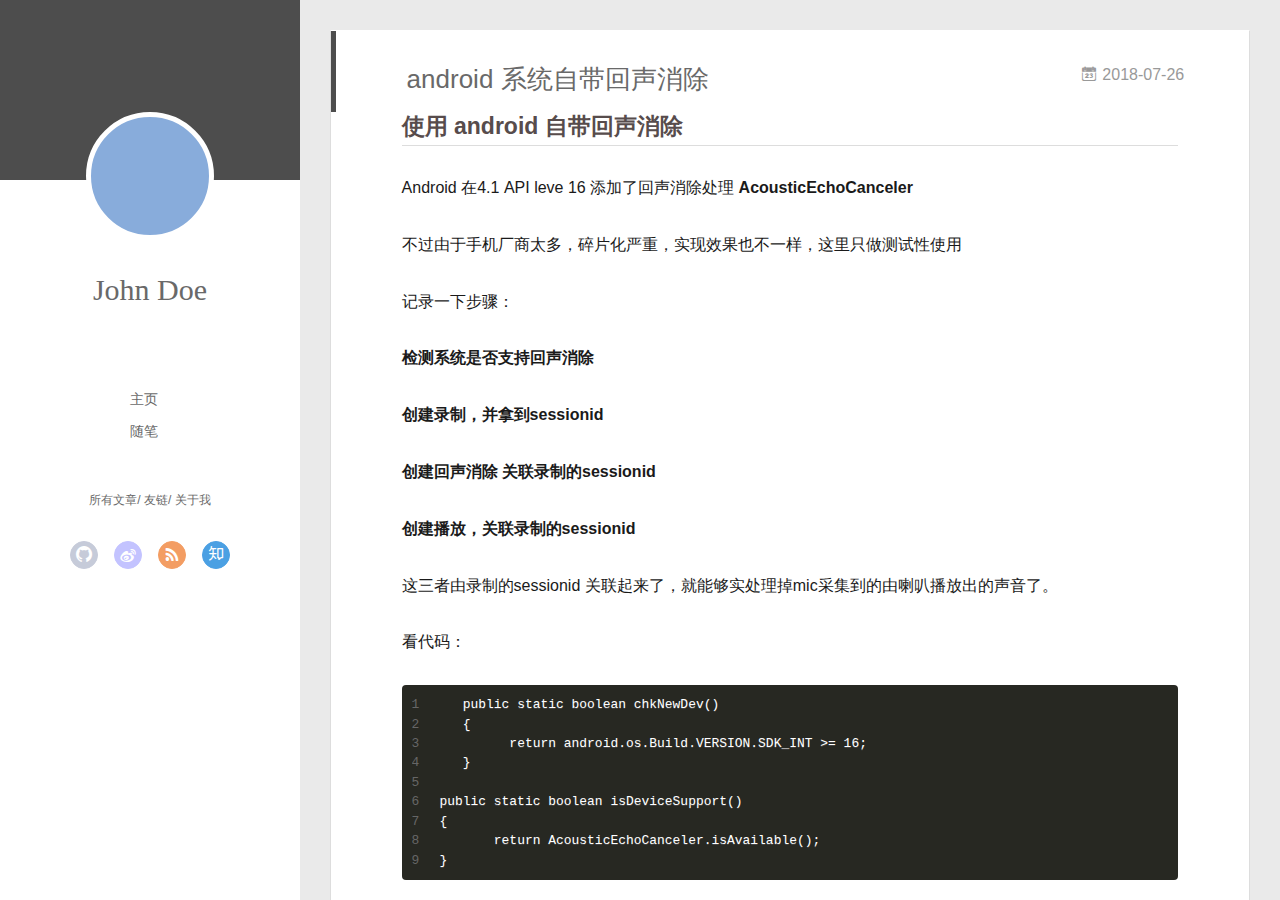
==== commit 6391377d: "Site updated: 2018-07-26 19:26:08" ====
--- a/index.html
+++ b/index.html
@@ -5,12 +5,12 @@
   
   <meta name="renderer" content="webkit">
   <meta http-equiv="X-UA-Compatible" content="IE=edge" >
-  <link rel="dns-prefetch" href="http://yoursite.com">
+  <link rel="dns-prefetch" href="http://www.newrtc.com">
   <title>Hexo</title>
   <meta name="viewport" content="width=device-width, initial-scale=1, maximum-scale=1">
   <meta property="og:type" content="website">
 <meta property="og:title" content="Hexo">
-<meta property="og:url" content="http://yoursite.com/index.html">
+<meta property="og:url" content="http://www.newrtc.com/index.html">
 <meta property="og:site_name" content="Hexo">
 <meta property="og:locale" content="default">
 <meta name="twitter:card" content="summary">
@@ -152,35 +152,51 @@
           <div id="js-content" class="content-ll">
             
   
-    <article id="post-hello-world" class="article article-type-post  article-index" itemscope itemprop="blogPost">
+    <article id="post-webrtc/2017-10-25-android system echo" class="article article-type-post  article-index" itemscope itemprop="blogPost">
   <div class="article-inner">
     
       <header class="article-header">
         
   
     <h1 itemprop="name">
-      <a class="article-title" href="/2018/07/26/hello-world/">Hello World</a>
+      <a class="article-title" href="/2018/07/26/webrtc/2017-10-25-android system echo/">android 系统自带回声消除</a>
     </h1>
   
 
         
-        <a href="/2018/07/26/hello-world/" class="archive-article-date">
-  	<time datetime="2018-07-26T09:28:19.335Z" itemprop="datePublished"><i class="icon-calendar icon"></i>2018-07-26</time>
+        <a href="/2018/07/26/webrtc/2017-10-25-android system echo/" class="archive-article-date">
+  	<time datetime="2018-07-26T11:25:14.071Z" itemprop="datePublished"><i class="icon-calendar icon"></i>2018-07-26</time>
 </a>
         
       </header>
     
     <div class="article-entry" itemprop="articleBody">
       
-        <p>Welcome to <a href="https://hexo.io/" target="_blank" rel="noopener">Hexo</a>! This is your very first post. Check <a href="https://hexo.io/docs/" target="_blank" rel="noopener">documentation</a> for more info. If you get any problems when using Hexo, you can find the answer in <a href="https://hexo.io/docs/troubleshooting.html" target="_blank" rel="noopener">troubleshooting</a> or you can ask me on <a href="https://github.com/hexojs/hexo/issues" target="_blank" rel="noopener">GitHub</a>.</p>
-<h2 id="Quick-Start"><a href="#Quick-Start" class="headerlink" title="Quick Start"></a>Quick Start</h2><h3 id="Create-a-new-post"><a href="#Create-a-new-post" class="headerlink" title="Create a new post"></a>Create a new post</h3><figure class="highlight bash"><table><tr><td class="gutter"><pre><span class="line">1</span><br></pre></td><td class="code"><pre><span class="line">$ hexo new <span class="string">"My New Post"</span></span><br></pre></td></tr></table></figure>
-<p>More info: <a href="https://hexo.io/docs/writing.html" target="_blank" rel="noopener">Writing</a></p>
-<h3 id="Run-server"><a href="#Run-server" class="headerlink" title="Run server"></a>Run server</h3><figure class="highlight bash"><table><tr><td class="gutter"><pre><span class="line">1</span><br></pre></td><td class="code"><pre><span class="line">$ hexo server</span><br></pre></td></tr></table></figure>
-<p>More info: <a href="https://hexo.io/docs/server.html" target="_blank" rel="noopener">Server</a></p>
-<h3 id="Generate-static-files"><a href="#Generate-static-files" class="headerlink" title="Generate static files"></a>Generate static files</h3><figure class="highlight bash"><table><tr><td class="gutter"><pre><span class="line">1</span><br></pre></td><td class="code"><pre><span class="line">$ hexo generate</span><br></pre></td></tr></table></figure>
-<p>More info: <a href="https://hexo.io/docs/generating.html" target="_blank" rel="noopener">Generating</a></p>
-<h3 id="Deploy-to-remote-sites"><a href="#Deploy-to-remote-sites" class="headerlink" title="Deploy to remote sites"></a>Deploy to remote sites</h3><figure class="highlight bash"><table><tr><td class="gutter"><pre><span class="line">1</span><br></pre></td><td class="code"><pre><span class="line">$ hexo deploy</span><br></pre></td></tr></table></figure>
-<p>More info: <a href="https://hexo.io/docs/deployment.html" target="_blank" rel="noopener">Deployment</a></p>
+        <h2 id="使用-android-自带回声消除"><a href="#使用-android-自带回声消除" class="headerlink" title="使用 android 自带回声消除"></a>使用 android 自带回声消除</h2><p>Android 在4.1 API leve 16 添加了回声消除处理 <strong>AcousticEchoCanceler</strong></p>
+<p>不过由于手机厂商太多，碎片化严重，实现效果也不一样，这里只做测试性使用</p>
+<p>记录一下步骤：</p>
+<p><strong>检测系统是否支持回声消除</strong></p>
+<p><strong>创建录制，并拿到sessionid</strong></p>
+<p><strong>创建回声消除 关联录制的sessionid</strong></p>
+<p><strong>创建播放，关联录制的sessionid</strong></p>
+<p>这三者由录制的sessionid 关联起来了，就能够实处理掉mic采集到的由喇叭播放出的声音了。</p>
+<p>看代码：<br><figure class="highlight plain"><table><tr><td class="gutter"><pre><span class="line">1</span><br><span class="line">2</span><br><span class="line">3</span><br><span class="line">4</span><br><span class="line">5</span><br><span class="line">6</span><br><span class="line">7</span><br><span class="line">8</span><br><span class="line">9</span><br></pre></td><td class="code"><pre><span class="line">   public static boolean chkNewDev()</span><br><span class="line">   &#123;</span><br><span class="line">         return android.os.Build.VERSION.SDK_INT &gt;= 16;</span><br><span class="line">   &#125;</span><br><span class="line">   </span><br><span class="line">public static boolean isDeviceSupport()</span><br><span class="line">&#123;</span><br><span class="line">       return AcousticEchoCanceler.isAvailable();</span><br><span class="line">&#125;</span><br></pre></td></tr></table></figure></p>
+<p>检测是否支持，居然存在不准确的情况？<br><figure class="highlight plain"><table><tr><td class="gutter"><pre><span class="line">1</span><br><span class="line">2</span><br><span class="line">3</span><br><span class="line">4</span><br><span class="line">5</span><br><span class="line">6</span><br><span class="line">7</span><br><span class="line">8</span><br><span class="line">9</span><br><span class="line">10</span><br><span class="line">11</span><br><span class="line">12</span><br><span class="line">13</span><br><span class="line">14</span><br><span class="line">15</span><br><span class="line">16</span><br></pre></td><td class="code"><pre><span class="line">int InitAudioRecord()</span><br><span class="line">		&#123;</span><br><span class="line">			m_bufferSizeInBytes = AudioRecord.getMinBufferSize(m_sampleRateInHz,  m_channelConfig, m_audioFormat);  	</span><br><span class="line">			if (chkNewDev())</span><br><span class="line">			&#123;</span><br><span class="line">				m_audioRecord = new AudioRecord(MediaRecorder.AudioSource.VOICE_COMMUNICATION, m_sampleRateInHz, m_channelConfig, m_audioFormat, m_bufferSizeInBytes);</span><br><span class="line">			&#125;</span><br><span class="line">			else</span><br><span class="line">			&#123;</span><br><span class="line">				m_audioRecord = new AudioRecord(MediaRecorder.AudioSource.MIC, m_sampleRateInHz, m_channelConfig, m_audioFormat, m_bufferSizeInBytes);</span><br><span class="line">			&#125;</span><br><span class="line">			</span><br><span class="line">			int packSize = Math.min(960, m_bufferSizeInBytes*2);</span><br><span class="line">			audioData = new short[packSize];</span><br><span class="line">			return 0;</span><br><span class="line">		&#125;</span><br></pre></td></tr></table></figure></p>
+<p>如果系统支持回声消除，则用<strong>MediaRecorder.AudioSource.VOICE_COMMUNICATION</strong><br><figure class="highlight plain"><table><tr><td class="gutter"><pre><span class="line">1</span><br><span class="line">2</span><br><span class="line">3</span><br><span class="line">4</span><br></pre></td><td class="code"><pre><span class="line">public int GetSessionId()</span><br><span class="line">		&#123;</span><br><span class="line">			return m_audioRecord.getAudioSessionId();</span><br><span class="line">		&#125;</span><br></pre></td></tr></table></figure></p>
+<p>获取mic的sessionid，给回声消除和播放关联用<br><figure class="highlight plain"><table><tr><td class="gutter"><pre><span class="line">1</span><br><span class="line">2</span><br><span class="line">3</span><br><span class="line">4</span><br><span class="line">5</span><br><span class="line">6</span><br><span class="line">7</span><br><span class="line">8</span><br><span class="line">9</span><br><span class="line">10</span><br></pre></td><td class="code"><pre><span class="line">public boolean initAEC(int audioSession)</span><br><span class="line">	&#123;</span><br><span class="line">		if (m_canceler != null)</span><br><span class="line">		&#123;</span><br><span class="line">			return false;</span><br><span class="line">		&#125;</span><br><span class="line">		m_canceler = AcousticEchoCanceler.create(audioSession);</span><br><span class="line">		m_canceler.setEnabled(true);</span><br><span class="line">		return m_canceler.getEnabled();</span><br><span class="line">	&#125;</span><br></pre></td></tr></table></figure></p>
+<p>创建回声消除 并使能<br><figure class="highlight plain"><table><tr><td class="gutter"><pre><span class="line">1</span><br><span class="line">2</span><br><span class="line">3</span><br><span class="line">4</span><br><span class="line">5</span><br><span class="line">6</span><br><span class="line">7</span><br><span class="line">8</span><br><span class="line">9</span><br><span class="line">10</span><br><span class="line">11</span><br><span class="line">12</span><br><span class="line">13</span><br><span class="line">14</span><br><span class="line">15</span><br><span class="line">16</span><br><span class="line">17</span><br></pre></td><td class="code"><pre><span class="line">int InitAudioTrack()</span><br><span class="line">&#123;</span><br><span class="line">	int m_sampleRateInHz = 48000;  </span><br><span class="line">	int m_channelConfig  =  AudioFormat.CHANNEL_IN_STEREO;   </span><br><span class="line">	int m_audioFormat    = AudioFormat.ENCODING_PCM_16BIT; </span><br><span class="line">	int m_bufferSizeInBytes = 1024*4;</span><br><span class="line">	</span><br><span class="line">	if (chkNewDev() &amp;&amp; m_recorder != null)</span><br><span class="line">	&#123;</span><br><span class="line">		m_audioTrack = new AudioTrack(AudioManager.STREAM_VOICE_CALL, m_sampleRateInHz, m_channelConfig, m_audioFormat, m_bufferSizeInBytes, AudioTrack.MODE_STREAM, m_recorder.GetSessionId());</span><br><span class="line">	&#125;</span><br><span class="line">	else</span><br><span class="line">	&#123;</span><br><span class="line">		m_audioTrack = new AudioTrack(AudioManager.STREAM_VOICE_CALL, m_sampleRateInHz, m_channelConfig, m_audioFormat, m_bufferSizeInBytes, AudioTrack.MODE_STREAM);</span><br><span class="line">	&#125;</span><br><span class="line">	return 0;</span><br><span class="line">&#125;</span><br></pre></td></tr></table></figure></p>
+<p>如果系统支持回声处理 则创建关联mic 的sessionid</p>
+<p>ok，走通了</p>
+<figure class="highlight plain"><table><tr><td class="gutter"><pre><span class="line">1</span><br><span class="line">2</span><br><span class="line">3</span><br><span class="line">4</span><br></pre></td><td class="code"><pre><span class="line">getWindow().addFlags(WindowManager.LayoutParams.FLAG_KEEP_SCREEN_ON);</span><br><span class="line">AudioManager audioManager = (AudioManager) this.getSystemService(Context.AUDIO_SERVICE);</span><br><span class="line">audioManager.setMode(AudioManager.MODE_IN_COMMUNICATION);</span><br><span class="line">audioManager.setSpeakerphoneOn(true);</span><br></pre></td></tr></table></figure>
+<p>忘了说，在程序启动的时候需要设置一下 <strong>AudioManager.MODE_IN_COMMUNICATION</strong> 和 外放来验证回声处理效果</p>
+<p>代码在github  <a href="https://github.com/newrtc/AndroidEchoDemo/" target="_blank" rel="noopener">AndroidEchoDemo</a></p>
+<blockquote>
+<p>talk is cheap, show me the code</p>
+</blockquote>
+<blockquote>
+<p>感兴趣或有问题在这里找我</p>
+</blockquote>
+<p><img src="/images/user/Eric.jpg" alt=""></p>
 
       
 
@@ -190,10 +206,367 @@
       
       
       
+	<div class="article-category tagcloud">
+		<i class="icon-book icon"></i>
+		<ul class="article-tag-list">
+			 
+        		<li class="article-tag-list-item">
+        			<a href="/categories/webrtc//" class="article-tag-list-link color2">webrtc</a>
+        		</li>
+      		
+		</ul>
+	</div>
+
 
       
         <p class="article-more-link">
-          <a class="article-more-a" href="/2018/07/26/hello-world/">展开全文 >></a>
+          <a class="article-more-a" href="/2018/07/26/webrtc/2017-10-25-android system echo/">展开全文 >></a>
+        </p>
+      
+
+      
+      <div class="clearfix"></div>
+    </div>
+  </div>
+</article>
+
+<aside class="wrap-side-operation">
+    <div class="mod-side-operation">
+        
+        <div class="jump-container" id="js-jump-container" style="display:none;">
+            <a href="javascript:void(0)" class="mod-side-operation__jump-to-top">
+                <i class="icon-font icon-back"></i>
+            </a>
+            <div id="js-jump-plan-container" class="jump-plan-container" style="top: -11px;">
+                <i class="icon-font icon-plane jump-plane"></i>
+            </div>
+        </div>
+        
+        
+    </div>
+</aside>
+
+
+
+
+  
+    <article id="post-webrtc/2017-10-19-webrtc openh264-2" class="article article-type-post  article-index" itemscope itemprop="blogPost">
+  <div class="article-inner">
+    
+      <header class="article-header">
+        
+  
+    <h1 itemprop="name">
+      <a class="article-title" href="/2018/07/26/webrtc/2017-10-19-webrtc openh264-2/">webrtc 视频编码之 h264 自动调节分辨率</a>
+    </h1>
+  
+
+        
+        <a href="/2018/07/26/webrtc/2017-10-19-webrtc openh264-2/" class="archive-article-date">
+  	<time datetime="2018-07-26T11:25:14.059Z" itemprop="datePublished"><i class="icon-calendar icon"></i>2018-07-26</time>
+</a>
+        
+      </header>
+    
+    <div class="article-entry" itemprop="articleBody">
+      
+        <h2 id="webrtc-视频编码之-h264-自动调节分辨率"><a href="#webrtc-视频编码之-h264-自动调节分辨率" class="headerlink" title="webrtc 视频编码之 h264 自动调节分辨率"></a>webrtc 视频编码之 h264 自动调节分辨率</h2><p>上次说到 openh264 的编码分辨率是通过 QualityScaler 计算得来的，继续看</p>
+<p><img src="/images/webrtc/webrtc_openh264_1.png" alt=""></p>
+<p>看代码实现</p>
+<p>初始化接口<br><figure class="highlight plain"><table><tr><td class="gutter"><pre><span class="line">1</span><br><span class="line">2</span><br><span class="line">3</span><br><span class="line">4</span><br><span class="line">5</span><br><span class="line">6</span><br><span class="line">7</span><br><span class="line">8</span><br><span class="line">9</span><br><span class="line">10</span><br><span class="line">11</span><br><span class="line">12</span><br><span class="line">13</span><br><span class="line">14</span><br><span class="line">15</span><br><span class="line">16</span><br><span class="line">17</span><br><span class="line">18</span><br><span class="line">19</span><br><span class="line">20</span><br><span class="line">21</span><br><span class="line">22</span><br><span class="line">23</span><br><span class="line">24</span><br><span class="line">25</span><br><span class="line">26</span><br><span class="line">27</span><br><span class="line">28</span><br><span class="line">29</span><br></pre></td><td class="code"><pre><span class="line">void QualityScaler::Init(int low_qp_threshold,</span><br><span class="line">                         int high_qp_threshold,</span><br><span class="line">                         int initial_bitrate_kbps,</span><br><span class="line">                         int width,</span><br><span class="line">                         int height,</span><br><span class="line">                         int fps) &#123;</span><br><span class="line">  ClearSamples();</span><br><span class="line">  low_qp_threshold_ = low_qp_threshold;</span><br><span class="line">  high_qp_threshold_ = high_qp_threshold;</span><br><span class="line">  downscale_shift_ = 0;</span><br><span class="line">  fast_rampup_ = true;</span><br><span class="line"></span><br><span class="line">  const int init_width = width;</span><br><span class="line">  const int init_height = height;</span><br><span class="line">  if (initial_bitrate_kbps &gt; 0) &#123;</span><br><span class="line">    int init_num_pixels = width * height;</span><br><span class="line">    if (initial_bitrate_kbps &lt; kVgaBitrateThresholdKbps)</span><br><span class="line">      init_num_pixels = kVgaNumPixels;</span><br><span class="line">    if (initial_bitrate_kbps &lt; kQvgaBitrateThresholdKbps)</span><br><span class="line">      init_num_pixels = kQvgaNumPixels;</span><br><span class="line">    while (width * height &gt; init_num_pixels) &#123;</span><br><span class="line">      ++downscale_shift_;</span><br><span class="line">      width /= 2;</span><br><span class="line">      height /= 2;</span><br><span class="line">    &#125;</span><br><span class="line">  &#125;</span><br><span class="line">  UpdateTargetResolution(init_width, init_height);</span><br><span class="line">  ReportFramerate(fps);</span><br><span class="line">&#125;</span><br></pre></td></tr></table></figure></p>
+<p>编码器对不同的编码分辨率预设了码率范围，当码率超出对应的范围时，会去调整分辨率</p>
+<p>对应范围在<br><figure class="highlight plain"><table><tr><td class="gutter"><pre><span class="line">1</span><br><span class="line">2</span><br><span class="line">3</span><br><span class="line">4</span><br></pre></td><td class="code"><pre><span class="line">static const int kVgaBitrateThresholdKbps = 500;</span><br><span class="line">static const int kVgaNumPixels = 700 * 500;  // 640x480</span><br><span class="line">static const int kQvgaBitrateThresholdKbps = 250;</span><br><span class="line">static const int kQvgaNumPixels = 400 * 300;  // 320x240</span><br></pre></td></tr></table></figure></p>
+<p>视频清晰度上报<br><figure class="highlight plain"><table><tr><td class="gutter"><pre><span class="line">1</span><br><span class="line">2</span><br><span class="line">3</span><br><span class="line">4</span><br></pre></td><td class="code"><pre><span class="line">void QualityScaler::ReportQP(int qp) &#123;</span><br><span class="line">  framedrop_percent_.AddSample(0);</span><br><span class="line">  average_qp_.AddSample(qp);</span><br><span class="line">&#125;</span><br></pre></td></tr></table></figure></p>
+<p>qp 表明了当前帧的清晰度，越大视频越模糊，越小越清晰（0-51），当编码器编完时，会计算当前帧的qp，并上报</p>
+<p>编码器丢帧上报<br><figure class="highlight plain"><table><tr><td class="gutter"><pre><span class="line">1</span><br><span class="line">2</span><br><span class="line">3</span><br></pre></td><td class="code"><pre><span class="line">void QualityScaler::ReportDroppedFrame() &#123;</span><br><span class="line">  framedrop_percent_.AddSample(100);</span><br><span class="line">&#125;</span><br></pre></td></tr></table></figure></p>
+<p>当码率太小或者画面剧烈运动时，编码需要的码率增大，但是设置的目标码率太小，导致编码失败，此时上报丢帧</p>
+<p>编码器编码前对原始图像拉伸计算<br><figure class="highlight plain"><table><tr><td class="gutter"><pre><span class="line">1</span><br><span class="line">2</span><br><span class="line">3</span><br><span class="line">4</span><br><span class="line">5</span><br><span class="line">6</span><br><span class="line">7</span><br><span class="line">8</span><br><span class="line">9</span><br><span class="line">10</span><br><span class="line">11</span><br><span class="line">12</span><br><span class="line">13</span><br><span class="line">14</span><br><span class="line">15</span><br><span class="line">16</span><br><span class="line">17</span><br><span class="line">18</span><br><span class="line">19</span><br><span class="line">20</span><br><span class="line">21</span><br><span class="line">22</span><br><span class="line">23</span><br><span class="line">24</span><br><span class="line">25</span><br><span class="line">26</span><br><span class="line">27</span><br></pre></td><td class="code"><pre><span class="line">void QualityScaler::OnEncodeFrame(int width, int height) &#123;</span><br><span class="line">  // Should be set through InitEncode -&gt; Should be set by now.</span><br><span class="line">  RTC_DCHECK_GE(low_qp_threshold_, 0);</span><br><span class="line">  if (target_res_.width != width || target_res_.height != height) &#123;</span><br><span class="line">    UpdateTargetResolution(width, height);</span><br><span class="line">  &#125;</span><br><span class="line"></span><br><span class="line">  // Check if we should scale down due to high frame drop.</span><br><span class="line">  const auto drop_rate = framedrop_percent_.GetAverage(num_samples_downscale_);</span><br><span class="line">  if (drop_rate &amp;&amp; *drop_rate &gt;= kFramedropPercentThreshold) &#123;</span><br><span class="line">    ScaleDown();</span><br><span class="line">    return;</span><br><span class="line">  &#125;</span><br><span class="line"></span><br><span class="line">  // Check if we should scale up or down based on QP.</span><br><span class="line">  const auto avg_qp_down = average_qp_.GetAverage(num_samples_downscale_);</span><br><span class="line">  if (avg_qp_down &amp;&amp; *avg_qp_down &gt; high_qp_threshold_) &#123;</span><br><span class="line">    ScaleDown();</span><br><span class="line">    return;</span><br><span class="line">  &#125;</span><br><span class="line">  const auto avg_qp_up = average_qp_.GetAverage(num_samples_upscale_);</span><br><span class="line">  if (avg_qp_up &amp;&amp; *avg_qp_up &lt;= low_qp_threshold_) &#123;</span><br><span class="line">    // QP has been low. We want to try a higher resolution.</span><br><span class="line">    ScaleUp();</span><br><span class="line">    return;</span><br><span class="line">  &#125;</span><br><span class="line">&#125;</span><br></pre></td></tr></table></figure></p>
+<p>首先是按照码率计算的来一下调整<br>再根据丢帧率百分比计算</p>
+<p>yuv 图像拉伸<br><figure class="highlight plain"><table><tr><td class="gutter"><pre><span class="line">1</span><br><span class="line">2</span><br></pre></td><td class="code"><pre><span class="line">rtc::scoped_refptr&lt;VideoFrameBuffer&gt; QualityScaler::GetScaledBuffer(</span><br><span class="line">    const rtc::scoped_refptr&lt;VideoFrameBuffer&gt;&amp; frame)</span><br></pre></td></tr></table></figure></p>
+<p>参数设定</p>
+<figure class="highlight plain"><table><tr><td class="gutter"><pre><span class="line">1</span><br><span class="line">2</span><br><span class="line">3</span><br><span class="line">4</span><br><span class="line">5</span><br><span class="line">6</span><br><span class="line">7</span><br><span class="line">8</span><br><span class="line">9</span><br></pre></td><td class="code"><pre><span class="line">static const int kMeasureSecondsUpscale = 5; //调整时间间隔 避免频繁调整 导致画面一直变化</span><br><span class="line">static const int kMeasureSecondsDownscale = 5;</span><br><span class="line">static const int kFramedropPercentThreshold = 60; //编码器丢帧率</span><br><span class="line">// Min width/height to downscale to, set to not go below QVGA, but with some</span><br><span class="line">// margin to permit &quot;almost-QVGA&quot; resolutions, such as QCIF.</span><br><span class="line">static const int kMinDownscaleDimension = 140;  //最小分辨率</span><br><span class="line"></span><br><span class="line">static const int kLowH264QpThreshold = 24; //最小qp 小于此值 会提高分辨率</span><br><span class="line">static const int kHighH264QpThreshold = 37; //最大qp 大于此值 会降低分辨率</span><br></pre></td></tr></table></figure>
+<p>ok，我们可以修改这些参数 设置最小的分辨率，调整时间等的</p>
+<p><img src="/images/user/Eric.jpg" alt=""></p>
+
+      
+
+      
+    </div>
+    <div class="article-info article-info-index">
+      
+      
+      
+	<div class="article-category tagcloud">
+		<i class="icon-book icon"></i>
+		<ul class="article-tag-list">
+			 
+        		<li class="article-tag-list-item">
+        			<a href="/categories/webrtc//" class="article-tag-list-link color2">webrtc</a>
+        		</li>
+      		
+		</ul>
+	</div>
+
+
+      
+        <p class="article-more-link">
+          <a class="article-more-a" href="/2018/07/26/webrtc/2017-10-19-webrtc openh264-2/">展开全文 >></a>
+        </p>
+      
+
+      
+      <div class="clearfix"></div>
+    </div>
+  </div>
+</article>
+
+<aside class="wrap-side-operation">
+    <div class="mod-side-operation">
+        
+        <div class="jump-container" id="js-jump-container" style="display:none;">
+            <a href="javascript:void(0)" class="mod-side-operation__jump-to-top">
+                <i class="icon-font icon-back"></i>
+            </a>
+            <div id="js-jump-plan-container" class="jump-plan-container" style="top: -11px;">
+                <i class="icon-font icon-plane jump-plane"></i>
+            </div>
+        </div>
+        
+        
+    </div>
+</aside>
+
+
+
+
+  
+    <article id="post-webrtc/2017-10-15-webrtc openh264-1" class="article article-type-post  article-index" itemscope itemprop="blogPost">
+  <div class="article-inner">
+    
+      <header class="article-header">
+        
+  
+    <h1 itemprop="name">
+      <a class="article-title" href="/2018/07/26/webrtc/2017-10-15-webrtc openh264-1/">webrtc 视频编码之 h264 自动调节分辨率</a>
+    </h1>
+  
+
+        
+        <a href="/2018/07/26/webrtc/2017-10-15-webrtc openh264-1/" class="archive-article-date">
+  	<time datetime="2018-07-26T11:25:14.041Z" itemprop="datePublished"><i class="icon-calendar icon"></i>2018-07-26</time>
+</a>
+        
+      </header>
+    
+    <div class="article-entry" itemprop="articleBody">
+      
+        <h2 id="webrtc-视频编码之-h264-自动调节分辨率"><a href="#webrtc-视频编码之-h264-自动调节分辨率" class="headerlink" title="webrtc 视频编码之 h264 自动调节分辨率"></a>webrtc 视频编码之 h264 自动调节分辨率</h2><p>webrtc 内部支持 vp8，vp9，h264 视频编码，由于业务需要和出于通用性考虑，我选择了 h264 编码，webrtc集成了openh264，ffmpeg用于h264的编解码。当然在移动平台也集成了硬件编解码，但是测试发现在ios上硬件编码还算可以，android上表现不稳定，差异很大，主要问题出在码率控制，视频质量控制上。动态调整码率可是保证视频流畅的重要技术，但android的mediacodec在编码过程中调整码率，会出现花屏，视频质量下降严重，并且编码的延时也比较大。在windows，android，mac上采用软编码，在ios上采用硬编码。</p>
+<p><strong>今天主要看看openh264 是如何动态调整分辨率的</strong></p>
+<h2 id="webrtc-的调整流程"><a href="#webrtc-的调整流程" class="headerlink" title="webrtc 的调整流程"></a>webrtc 的调整流程</h2><p><img src="/images/webrtc/webrtc_openh264.png" alt=""></p>
+<h2 id="openh264-的编码调用位置"><a href="#openh264-的编码调用位置" class="headerlink" title="openh264 的编码调用位置"></a>openh264 的编码调用位置</h2><p>src\webrtc\modules\video_coding\codecs\h264\h264_encoder_impl.cc</p>
+<p><strong>首先看看几个重要接口、参数</strong></p>
+<h2 id="码率调整接口"><a href="#码率调整接口" class="headerlink" title="码率调整接口"></a>码率调整接口</h2><figure class="highlight plain"><table><tr><td class="gutter"><pre><span class="line">1</span><br><span class="line">2</span><br><span class="line">3</span><br><span class="line">4</span><br><span class="line">5</span><br><span class="line">6</span><br><span class="line">7</span><br><span class="line">8</span><br><span class="line">9</span><br><span class="line">10</span><br><span class="line">11</span><br><span class="line">12</span><br><span class="line">13</span><br><span class="line">14</span><br><span class="line">15</span><br><span class="line">16</span><br><span class="line">17</span><br><span class="line">18</span><br><span class="line">19</span><br><span class="line">20</span><br></pre></td><td class="code"><pre><span class="line"></span><br><span class="line">int32_t H264EncoderImpl::SetRates(uint32_t bitrate, uint32_t framerate) &#123;</span><br><span class="line">  if (bitrate &lt;= 0 || framerate &lt;= 0) &#123;</span><br><span class="line">    return WEBRTC_VIDEO_CODEC_ERR_PARAMETER;</span><br><span class="line">  &#125;</span><br><span class="line">  codec_settings_.targetBitrate = bitrate;</span><br><span class="line">  codec_settings_.maxFramerate = framerate;</span><br><span class="line">  quality_scaler_.ReportFramerate(framerate);</span><br><span class="line"></span><br><span class="line">  SBitrateInfo target_bitrate;</span><br><span class="line">  memset(&amp;target_bitrate, 0, sizeof(SBitrateInfo));</span><br><span class="line">  target_bitrate.iLayer = SPATIAL_LAYER_ALL,</span><br><span class="line">  target_bitrate.iBitrate = codec_settings_.targetBitrate * 1000;</span><br><span class="line">  openh264_encoder_-&gt;SetOption(ENCODER_OPTION_BITRATE,</span><br><span class="line">                               &amp;target_bitrate);</span><br><span class="line">  float max_framerate = static_cast&lt;float&gt;(codec_settings_.maxFramerate);</span><br><span class="line">  openh264_encoder_-&gt;SetOption(ENCODER_OPTION_FRAME_RATE,</span><br><span class="line">                               &amp;max_framerate);</span><br><span class="line">  return WEBRTC_VIDEO_CODEC_OK;</span><br><span class="line">&#125;</span><br></pre></td></tr></table></figure>
+<p>这个函数继承自 H264Encoder， 码率调整后调用此接口通知编码器去调整 输出码率。<strong>openh264_encoder_-&gt;SetOption</strong>调用</p>
+<h2 id="openh264-的几个重要参数"><a href="#openh264-的几个重要参数" class="headerlink" title="openh264 的几个重要参数"></a>openh264 的几个重要参数</h2><figure class="highlight plain"><table><tr><td class="gutter"><pre><span class="line">1</span><br><span class="line">2</span><br><span class="line">3</span><br><span class="line">4</span><br><span class="line">5</span><br><span class="line">6</span><br><span class="line">7</span><br><span class="line">8</span><br><span class="line">9</span><br><span class="line">10</span><br><span class="line">11</span><br><span class="line">12</span><br><span class="line">13</span><br><span class="line">14</span><br><span class="line">15</span><br><span class="line">16</span><br><span class="line">17</span><br><span class="line">18</span><br><span class="line">19</span><br><span class="line">20</span><br><span class="line">21</span><br><span class="line">22</span><br><span class="line">23</span><br><span class="line">24</span><br><span class="line">25</span><br><span class="line">26</span><br><span class="line">27</span><br><span class="line">28</span><br><span class="line">29</span><br><span class="line">30</span><br></pre></td><td class="code"><pre><span class="line">SEncParamExt H264EncoderImpl::CreateEncoderParams() const &#123;</span><br><span class="line">  ...</span><br><span class="line">  //宽</span><br><span class="line">  encoder_params.iPicWidth = codec_settings_.width;</span><br><span class="line">  //高</span><br><span class="line">  encoder_params.iPicHeight = codec_settings_.height;</span><br><span class="line">  // |encoder_params| uses bit/s, |codec_settings_| uses kbit/s.</span><br><span class="line">  //目标码率</span><br><span class="line">  encoder_params.iTargetBitrate = codec_settings_.targetBitrate * 1000;</span><br><span class="line">  //最大码率</span><br><span class="line">  encoder_params.iMaxBitrate = codec_settings_.maxBitrate * 1000;</span><br><span class="line">  // Rate Control mode</span><br><span class="line">  encoder_params.iRCMode = RC_BITRATE_MODE;</span><br><span class="line">  //最大帧率</span><br><span class="line">  encoder_params.fMaxFrameRate =</span><br><span class="line">      static_cast&lt;float&gt;(codec_settings_.maxFramerate);</span><br><span class="line"></span><br><span class="line">  // The following parameters are extension parameters (they&apos;re in SEncParamExt,</span><br><span class="line">  // not in SEncParamBase).</span><br><span class="line">  //当码率不足时，丢弃当前帧</span><br><span class="line">  encoder_params.bEnableFrameSkip =</span><br><span class="line">      codec_settings_.codecSpecific.H264.frameDroppingOn;</span><br><span class="line">  // |uiIntraPeriod|    - multiple of GOP size</span><br><span class="line">  // |keyFrameInterval| - number of frames</span><br><span class="line">  //关键帧间隔</span><br><span class="line">  encoder_params.uiIntraPeriod =</span><br><span class="line">      codec_settings_.codecSpecific.H264.keyFrameInterval;</span><br><span class="line"> ...</span><br><span class="line">  return encoder_params;</span><br><span class="line">&#125;</span><br></pre></td></tr></table></figure>
+<p>重点参数是 <strong>bEnableFrameSkip</strong>， 当画面剧烈运动时，编码需要的带宽也会增大，但是最大码率限制了输出带宽，当增大qp仍无法控制码率在最大码率范围内时，编码器无法正常编码，此时允许丢弃掉编码帧，稍后会说丢帧会引起调整分辨率。</p>
+<p><strong>有了码率调整和编码器参数调整，这两者时怎么关联起来的呢？</strong></p>
+<p>通过 <strong>QualityScaler quality_scaler_;</strong></p>
+<p>看看调用</p>
+<h3 id="在初始化里调用了init-设置了码率，宽，高，帧率"><a href="#在初始化里调用了init-设置了码率，宽，高，帧率" class="headerlink" title="在初始化里调用了init 设置了码率，宽，高，帧率"></a>在初始化里调用了init 设置了码率，宽，高，帧率</h3><figure class="highlight plain"><table><tr><td class="gutter"><pre><span class="line">1</span><br><span class="line">2</span><br><span class="line">3</span><br></pre></td><td class="code"><pre><span class="line">quality_scaler_.Init(codec_settings_.codecType, codec_settings_.startBitrate,</span><br><span class="line">                     codec_settings_.width, codec_settings_.height,</span><br><span class="line">                     codec_settings_.maxFramerate);</span><br></pre></td></tr></table></figure>
+<h3 id="在SetRates-里上报目标帧率"><a href="#在SetRates-里上报目标帧率" class="headerlink" title="在SetRates 里上报目标帧率"></a>在SetRates 里上报目标帧率</h3><figure class="highlight plain"><table><tr><td class="gutter"><pre><span class="line">1</span><br><span class="line">2</span><br></pre></td><td class="code"><pre><span class="line"></span><br><span class="line">quality_scaler_.ReportFramerate(framerate);</span><br></pre></td></tr></table></figure>
+<h3 id="编码完成后会上报qp，或者丢弃后上报droped"><a href="#编码完成后会上报qp，或者丢弃后上报droped" class="headerlink" title="编码完成后会上报qp，或者丢弃后上报droped"></a>编码完成后会上报qp，或者丢弃后上报droped</h3><figure class="highlight plain"><table><tr><td class="gutter"><pre><span class="line">1</span><br><span class="line">2</span><br><span class="line">3</span><br><span class="line">4</span><br><span class="line">5</span><br><span class="line">6</span><br><span class="line">7</span><br><span class="line">8</span><br><span class="line">9</span><br><span class="line">10</span><br><span class="line">11</span><br><span class="line">12</span><br><span class="line">13</span><br><span class="line">14</span><br><span class="line">15</span><br><span class="line">16</span><br><span class="line">17</span><br></pre></td><td class="code"><pre><span class="line"></span><br><span class="line">if (encoded_image_._length &gt; 0) &#123;</span><br><span class="line">   // Deliver encoded image.</span><br><span class="line">   CodecSpecificInfo codec_specific;</span><br><span class="line">   codec_specific.codecType = kVideoCodecH264;</span><br><span class="line">   encoded_image_callback_-&gt;Encoded(encoded_image_, &amp;codec_specific,</span><br><span class="line">                                    &amp;frag_header);</span><br><span class="line"></span><br><span class="line">   // Parse and report QP.</span><br><span class="line">   h264_bitstream_parser_.ParseBitstream(encoded_image_._buffer,</span><br><span class="line">                                         encoded_image_._length);</span><br><span class="line">   int qp = -1;</span><br><span class="line">   if (h264_bitstream_parser_.GetLastSliceQp(&amp;qp))</span><br><span class="line">     quality_scaler_.ReportQP(qp);</span><br><span class="line"> &#125; else &#123;</span><br><span class="line">   quality_scaler_.ReportDroppedFrame();</span><br><span class="line"> &#125;</span><br></pre></td></tr></table></figure>
+<h3 id="在编码的时候获取调整后的分辨率"><a href="#在编码的时候获取调整后的分辨率" class="headerlink" title="在编码的时候获取调整后的分辨率"></a>在编码的时候获取调整后的分辨率</h3><figure class="highlight plain"><table><tr><td class="gutter"><pre><span class="line">1</span><br><span class="line">2</span><br><span class="line">3</span><br><span class="line">4</span><br><span class="line">5</span><br><span class="line">6</span><br><span class="line">7</span><br><span class="line">8</span><br><span class="line">9</span><br><span class="line">10</span><br><span class="line">11</span><br><span class="line">12</span><br><span class="line">13</span><br><span class="line">14</span><br></pre></td><td class="code"><pre><span class="line">quality_scaler_.OnEncodeFrame(input_frame.width(), input_frame.height());</span><br><span class="line">rtc::scoped_refptr&lt;const VideoFrameBuffer&gt; frame_buffer =</span><br><span class="line">    quality_scaler_.GetScaledBuffer(input_frame.video_frame_buffer());</span><br><span class="line">if (frame_buffer-&gt;width() != codec_settings_.width ||</span><br><span class="line">    frame_buffer-&gt;height() != codec_settings_.height) &#123;</span><br><span class="line">  LOG(LS_INFO) &lt;&lt; &quot;Encoder reinitialized from &quot; &lt;&lt; codec_settings_.width</span><br><span class="line">               &lt;&lt; &quot;x&quot; &lt;&lt; codec_settings_.height &lt;&lt; &quot; to &quot;</span><br><span class="line">               &lt;&lt; frame_buffer-&gt;width() &lt;&lt; &quot;x&quot; &lt;&lt; frame_buffer-&gt;height();</span><br><span class="line">  codec_settings_.width = frame_buffer-&gt;width();</span><br><span class="line">  codec_settings_.height = frame_buffer-&gt;height();</span><br><span class="line">  SEncParamExt encoder_params = CreateEncoderParams();</span><br><span class="line">  openh264_encoder_-&gt;SetOption(ENCODER_OPTION_SVC_ENCODE_PARAM_EXT,</span><br><span class="line">                               &amp;encoder_params);</span><br><span class="line">&#125;</span><br></pre></td></tr></table></figure>
+<p>quality_scaler_.OnEncodeFrame 上报当前采集帧的大小<br>quality_scaler_.GetScaledBuffer 根据前面上报的qp droped等计算出当前应该使用的分辨率，并做了缩放处理，返回的frame是经过缩放后的帧。<br>if 判断分辨率做出了调整，就出重新 CreateEncoderParams()，重置编码器参数，完成调整分辨率</p>
+<h3 id="openh264-有个好处就是支持编码过程中调整分辨率"><a href="#openh264-有个好处就是支持编码过程中调整分辨率" class="headerlink" title="openh264 有个好处就是支持编码过程中调整分辨率"></a>openh264 有个好处就是支持编码过程中调整分辨率</h3><p>后面会继续分析 quality_scaler_ 是如何调整分辨率的</p>
+<p><img src="/images/user/Eric.jpg" alt=""></p>
+
+      
+
+      
+    </div>
+    <div class="article-info article-info-index">
+      
+      
+      
+	<div class="article-category tagcloud">
+		<i class="icon-book icon"></i>
+		<ul class="article-tag-list">
+			 
+        		<li class="article-tag-list-item">
+        			<a href="/categories/webrtc//" class="article-tag-list-link color2">webrtc</a>
+        		</li>
+      		
+		</ul>
+	</div>
+
+
+      
+        <p class="article-more-link">
+          <a class="article-more-a" href="/2018/07/26/webrtc/2017-10-15-webrtc openh264-1/">展开全文 >></a>
+        </p>
+      
+
+      
+      <div class="clearfix"></div>
+    </div>
+  </div>
+</article>
+
+<aside class="wrap-side-operation">
+    <div class="mod-side-operation">
+        
+        <div class="jump-container" id="js-jump-container" style="display:none;">
+            <a href="javascript:void(0)" class="mod-side-operation__jump-to-top">
+                <i class="icon-font icon-back"></i>
+            </a>
+            <div id="js-jump-plan-container" class="jump-plan-container" style="top: -11px;">
+                <i class="icon-font icon-plane jump-plane"></i>
+            </div>
+        </div>
+        
+        
+    </div>
+</aside>
+
+
+
+
+  
+    <article id="post-system/2017-10-24-linux coredump" class="article article-type-post  article-index" itemscope itemprop="blogPost">
+  <div class="article-inner">
+    
+      <header class="article-header">
+        
+  
+    <h1 itemprop="name">
+      <a class="article-title" href="/2018/07/26/system/2017-10-24-linux coredump/">linux coredump 设置</a>
+    </h1>
+  
+
+        
+        <a href="/2018/07/26/system/2017-10-24-linux coredump/" class="archive-article-date">
+  	<time datetime="2018-07-26T11:25:14.030Z" itemprop="datePublished"><i class="icon-calendar icon"></i>2018-07-26</time>
+</a>
+        
+      </header>
+    
+    <div class="article-entry" itemprop="articleBody">
+      
+        <p>查看 coredump 设置<br><figure class="highlight plain"><table><tr><td class="gutter"><pre><span class="line">1</span><br></pre></td><td class="code"><pre><span class="line">ulimit -c</span><br></pre></td></tr></table></figure></p>
+<p>设置coredump 文件大小限制 1024k<br><figure class="highlight plain"><table><tr><td class="gutter"><pre><span class="line">1</span><br></pre></td><td class="code"><pre><span class="line">ulimit -c 1024</span><br></pre></td></tr></table></figure></p>
+<p>设置无限制大小<br><figure class="highlight plain"><table><tr><td class="gutter"><pre><span class="line">1</span><br></pre></td><td class="code"><pre><span class="line">ulimit -c unlimited</span><br></pre></td></tr></table></figure></p>
+<p>或者一次性设置<br><figure class="highlight plain"><table><tr><td class="gutter"><pre><span class="line">1</span><br></pre></td><td class="code"><pre><span class="line">echo &quot;ulimit -c unlimited&quot; &gt;&gt; /etc/profile</span><br></pre></td></tr></table></figure></p>
+<p>退出linux 重新登录</p>
+<p>执行<br><figure class="highlight plain"><table><tr><td class="gutter"><pre><span class="line">1</span><br></pre></td><td class="code"><pre><span class="line">ulimit -c</span><br></pre></td></tr></table></figure></p>
+<p>查看设置是否生效</p>
+<p>unlimited 说明已经生效</p>
+<p><img src="/images/user/Eric.jpg" alt=""></p>
+
+      
+
+      
+    </div>
+    <div class="article-info article-info-index">
+      
+      
+      
+	<div class="article-category tagcloud">
+		<i class="icon-book icon"></i>
+		<ul class="article-tag-list">
+			 
+        		<li class="article-tag-list-item">
+        			<a href="/categories/system//" class="article-tag-list-link color2">system</a>
+        		</li>
+      		
+		</ul>
+	</div>
+
+
+      
+        <p class="article-more-link">
+          <a class="article-more-a" href="/2018/07/26/system/2017-10-24-linux coredump/">展开全文 >></a>
+        </p>
+      
+
+      
+      <div class="clearfix"></div>
+    </div>
+  </div>
+</article>
+
+<aside class="wrap-side-operation">
+    <div class="mod-side-operation">
+        
+        <div class="jump-container" id="js-jump-container" style="display:none;">
+            <a href="javascript:void(0)" class="mod-side-operation__jump-to-top">
+                <i class="icon-font icon-back"></i>
+            </a>
+            <div id="js-jump-plan-container" class="jump-plan-container" style="top: -11px;">
+                <i class="icon-font icon-plane jump-plane"></i>
+            </div>
+        </div>
+        
+        
+    </div>
+</aside>
+
+
+
+
+  
+    <article id="post-system/2017-10-12-linux timer tsc" class="article article-type-post  article-index" itemscope itemprop="blogPost">
+  <div class="article-inner">
+    
+      <header class="article-header">
+        
+  
+    <h1 itemprop="name">
+      <a class="article-title" href="/2018/07/26/system/2017-10-12-linux timer tsc/">linux 时钟源 tsc</a>
+    </h1>
+  
+
+        
+        <a href="/2018/07/26/system/2017-10-12-linux timer tsc/" class="archive-article-date">
+  	<time datetime="2018-07-26T11:25:14.012Z" itemprop="datePublished"><i class="icon-calendar icon"></i>2018-07-26</time>
+</a>
+        
+      </header>
+    
+    <div class="article-entry" itemprop="articleBody">
+      
+        <p>在做音视频实时处理时，需要频繁的获取时钟 </p>
+<figure class="highlight plain"><table><tr><td class="gutter"><pre><span class="line">1</span><br><span class="line">2</span><br><span class="line">3</span><br><span class="line">4</span><br><span class="line">5</span><br></pre></td><td class="code"><pre><span class="line">clock_gettime</span><br><span class="line">```  </span><br><span class="line">如果采用的时钟源不合适，会导致cpu飙升</span><br><span class="line"></span><br><span class="line">## 查看系统支持的时钟源</span><br></pre></td></tr></table></figure>
+<p>cat /sys/devices/system/clocksource/clocksource0/available_clocksource<br><figure class="highlight plain"><table><tr><td class="gutter"><pre><span class="line">1</span><br><span class="line">2</span><br><span class="line">3</span><br><span class="line">4</span><br><span class="line">5</span><br></pre></td><td class="code"><pre><span class="line"></span><br><span class="line">阿里云支持 **kvm-clock tsc acpi_pm** 三种</span><br><span class="line">这三种的却别需要自己去查了</span><br><span class="line"></span><br><span class="line">## 查看当前系统的时钟源</span><br></pre></td></tr></table></figure></p>
+<p>cat /sys/devices/system/clocksource/clocksource0/current_clocksource<br><figure class="highlight plain"><table><tr><td class="gutter"><pre><span class="line">1</span><br><span class="line">2</span><br><span class="line">3</span><br><span class="line">4</span><br></pre></td><td class="code"><pre><span class="line"></span><br><span class="line">阿里云默认的是 **kvm-clock** 性能极差</span><br><span class="line"></span><br><span class="line">## 更换系统的时钟源</span><br></pre></td></tr></table></figure></p>
+<p>echo ‘tsc’ &gt;  /sys/devices/system/clocksource/clocksource0/current_clocksource<br><code>`</code></p>
+<p><strong>参考</strong></p>
+<p><a href="http://www.mamicode.com/info-detail-1289153.html" target="_blank" rel="noopener">kvm虚拟化环境中的时区设置</a></p>
+<p><a href="http://support.huawei.com/huaweiconnect/enterprise/thread-204169.html" target="_blank" rel="noopener">由kvm-clock时钟源导致的SUSE 11 SP1虚拟机卡死的问题</a></p>
+<p><img src="/images/user/Eric.jpg" alt=""></p>
+
+      
+
+      
+    </div>
+    <div class="article-info article-info-index">
+      
+      
+      
+	<div class="article-category tagcloud">
+		<i class="icon-book icon"></i>
+		<ul class="article-tag-list">
+			 
+        		<li class="article-tag-list-item">
+        			<a href="/categories/system//" class="article-tag-list-link color2">system</a>
+        		</li>
+      		
+		</ul>
+	</div>
+
+
+      
+        <p class="article-more-link">
+          <a class="article-more-a" href="/2018/07/26/system/2017-10-12-linux timer tsc/">展开全文 >></a>
         </p>
       
 
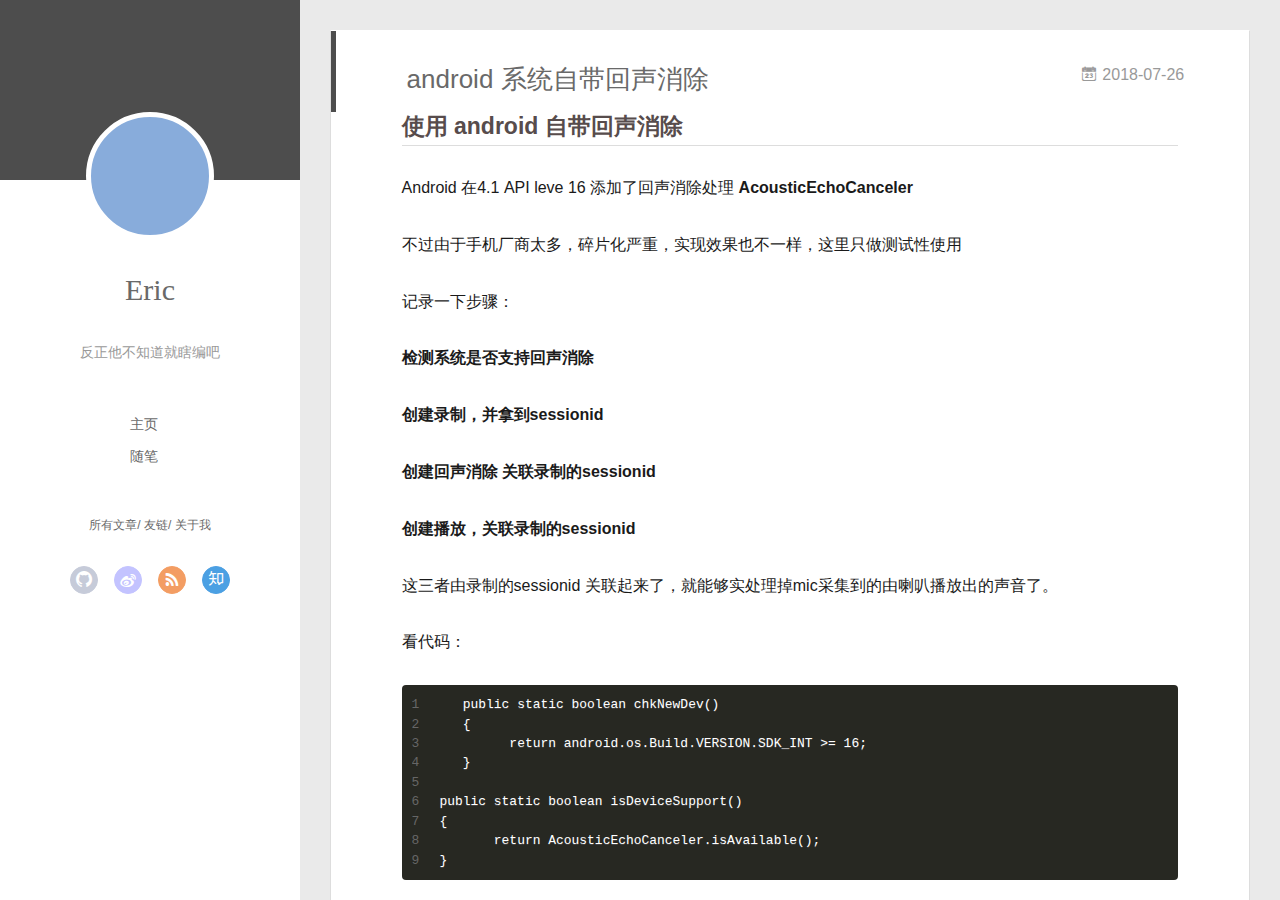
==== commit ecd8baec: "Site updated: 2018-07-26 19:42:04" ====
--- a/index.html
+++ b/index.html
@@ -6,17 +6,21 @@
   <meta name="renderer" content="webkit">
   <meta http-equiv="X-UA-Compatible" content="IE=edge" >
   <link rel="dns-prefetch" href="http://www.newrtc.com">
-  <title>Hexo</title>
+  <title>newrtc</title>
   <meta name="viewport" content="width=device-width, initial-scale=1, maximum-scale=1">
-  <meta property="og:type" content="website">
-<meta property="og:title" content="Hexo">
+  <meta name="description" content="努力了这么久，但凡有点儿天赋，也该有些成功迹象了。">
+<meta name="keywords" content="webrtc 音视频 魔鬼">
+<meta property="og:type" content="website">
+<meta property="og:title" content="newrtc">
 <meta property="og:url" content="http://www.newrtc.com/index.html">
-<meta property="og:site_name" content="Hexo">
+<meta property="og:site_name" content="newrtc">
+<meta property="og:description" content="努力了这么久，但凡有点儿天赋，也该有些成功迹象了。">
 <meta property="og:locale" content="default">
 <meta name="twitter:card" content="summary">
-<meta name="twitter:title" content="Hexo">
-  
-    <link rel="alternative" href="/atom.xml" title="Hexo" type="application/atom+xml">
+<meta name="twitter:title" content="newrtc">
+<meta name="twitter:description" content="努力了这么久，但凡有点儿天赋，也该有些成功迹象了。">
+  
+    <link rel="alternative" href="/atom.xml" title="newrtc" type="application/atom+xml">
   
   
     <link rel="icon" href="/favicon.png">
@@ -46,8 +50,10 @@
 			<img src="" class="js-avatar">
 		</a>
 		<hgroup>
-		  <h1 class="header-author"><a href="/">John Doe</a></h1>
+		  <h1 class="header-author"><a href="/">Eric</a></h1>
 		</hgroup>
+		
+		<p class="header-subtitle">反正他不知道就瞎编吧</p>
 		
 
 		<nav class="header-menu">
@@ -104,8 +110,10 @@
 				<img src="" class="js-avatar">
 			</div>
 			<hgroup>
-			  <h1 class="header-author js-header-author">John Doe</h1>
+			  <h1 class="header-author js-header-author">Eric</h1>
 			</hgroup>
+			
+			<p class="header-subtitle"><i class="icon icon-quo-left"></i>反正他不知道就瞎编吧<i class="icon icon-quo-right"></i></p>
 			
 			
 			
@@ -606,7 +614,7 @@
   <div class="outer">
     <div id="footer-info">
     	<div class="footer-left">
-    		&copy; 2018 John Doe
+    		&copy; 2018 Eric
     	</div>
       	<div class="footer-right">
       		<a href="http://hexo.io/" target="_blank">Hexo</a>  Theme <a href="https://github.com/litten/hexo-theme-yilia" target="_blank">Yilia</a> by Litten
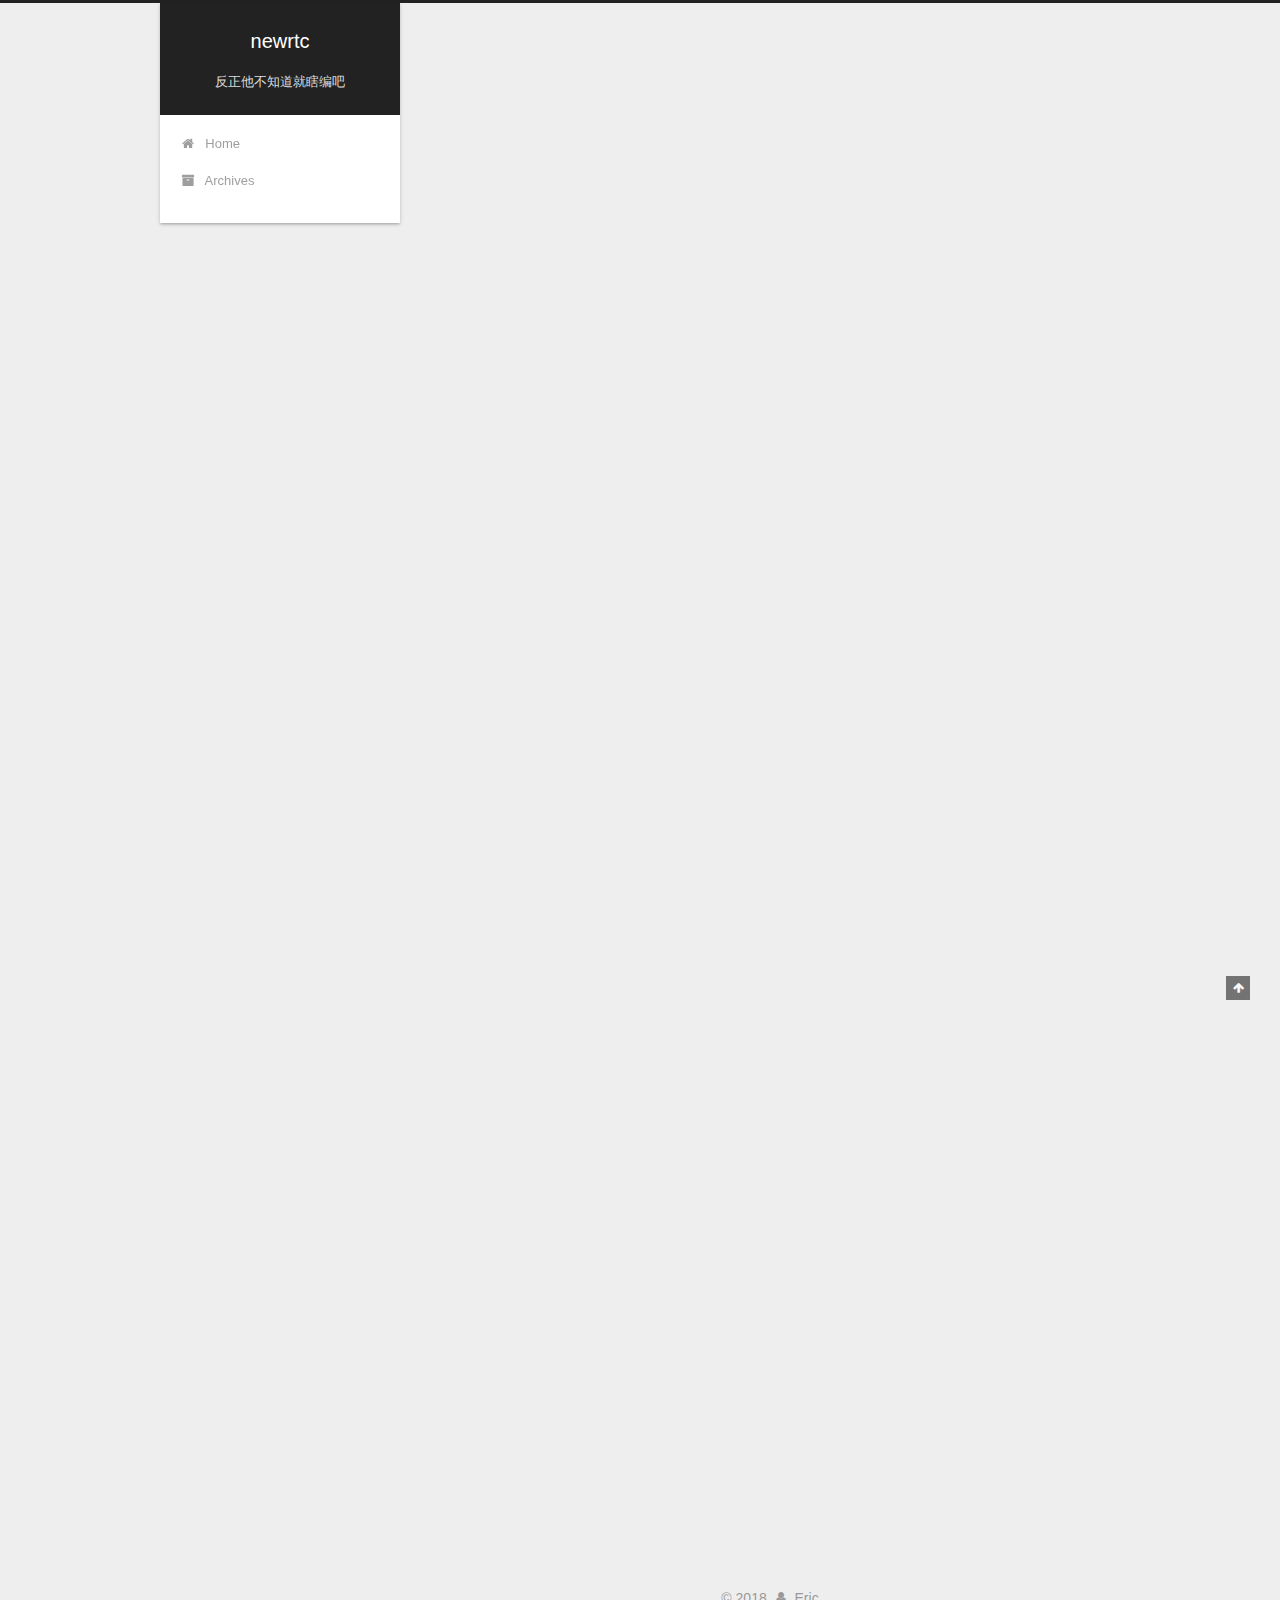
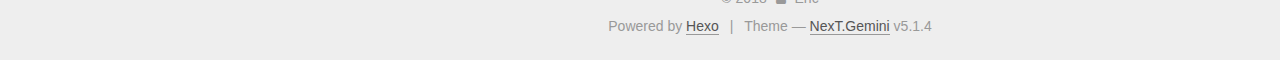
==== commit 5e8200e3: "Site updated: 2018-07-27 11:26:45" ====
--- a/index.html
+++ b/index.html
@@ -1,14 +1,85 @@
 <!DOCTYPE html>
-<html>
+
+
+
+  
+
+
+<html class="theme-next gemini use-motion" lang="">
 <head>
-  <meta charset="utf-8">
-  
-  <meta name="renderer" content="webkit">
-  <meta http-equiv="X-UA-Compatible" content="IE=edge" >
-  <link rel="dns-prefetch" href="http://www.newrtc.com">
-  <title>newrtc</title>
-  <meta name="viewport" content="width=device-width, initial-scale=1, maximum-scale=1">
-  <meta name="description" content="努力了这么久，但凡有点儿天赋，也该有些成功迹象了。">
+  <meta charset="UTF-8"/>
+<meta http-equiv="X-UA-Compatible" content="IE=edge" />
+<meta name="viewport" content="width=device-width, initial-scale=1, maximum-scale=1"/>
+<meta name="theme-color" content="#222">
+
+
+
+
+
+
+
+
+
+<meta http-equiv="Cache-Control" content="no-transform" />
+<meta http-equiv="Cache-Control" content="no-siteapp" />
+
+
+
+
+
+
+
+
+
+
+
+
+
+
+
+
+  
+  
+  <link href="/lib/fancybox/source/jquery.fancybox.css?v=2.1.5" rel="stylesheet" type="text/css" />
+
+
+
+
+
+
+
+<link href="/lib/font-awesome/css/font-awesome.min.css?v=4.6.2" rel="stylesheet" type="text/css" />
+
+<link href="/css/main.css?v=5.1.4" rel="stylesheet" type="text/css" />
+
+
+  <link rel="apple-touch-icon" sizes="180x180" href="/images/apple-touch-icon-next.png?v=5.1.4">
+
+
+  <link rel="icon" type="image/png" sizes="32x32" href="/images/favicon-32x32-next.png?v=5.1.4">
+
+
+  <link rel="icon" type="image/png" sizes="16x16" href="/images/favicon-16x16-next.png?v=5.1.4">
+
+
+  <link rel="mask-icon" href="/images/logo.svg?v=5.1.4" color="#222">
+
+
+
+
+
+  <meta name="keywords" content="Hexo, NexT" />
+
+
+
+
+
+
+
+
+
+
+<meta name="description" content="努力了这么久，但凡有点儿天赋，也该有些成功迹象了。">
 <meta name="keywords" content="webrtc 音视频 魔鬼">
 <meta property="og:type" content="website">
 <meta property="og:title" content="newrtc">
@@ -19,837 +90,1149 @@
 <meta name="twitter:card" content="summary">
 <meta name="twitter:title" content="newrtc">
 <meta name="twitter:description" content="努力了这么久，但凡有点儿天赋，也该有些成功迹象了。">
-  
-    <link rel="alternative" href="/atom.xml" title="newrtc" type="application/atom+xml">
-  
-  
-    <link rel="icon" href="/favicon.png">
-  
-  <link rel="stylesheet" type="text/css" href="/./main.0cf68a.css">
-  <style type="text/css">
-  
-    #container.show {
-      background: linear-gradient(200deg,#a0cfe4,#e8c37e);
+
+
+
+<script type="text/javascript" id="hexo.configurations">
+  var NexT = window.NexT || {};
+  var CONFIG = {
+    root: '/',
+    scheme: 'Gemini',
+    version: '5.1.4',
+    sidebar: {"position":"left","display":"post","offset":12,"b2t":false,"scrollpercent":false,"onmobile":false},
+    fancybox: true,
+    tabs: true,
+    motion: {"enable":true,"async":false,"transition":{"post_block":"fadeIn","post_header":"slideDownIn","post_body":"slideDownIn","coll_header":"slideLeftIn","sidebar":"slideUpIn"}},
+    duoshuo: {
+      userId: '0',
+      author: 'Author'
+    },
+    algolia: {
+      applicationID: '',
+      apiKey: '',
+      indexName: '',
+      hits: {"per_page":10},
+      labels: {"input_placeholder":"Search for Posts","hits_empty":"We didn't find any results for the search: ${query}","hits_stats":"${hits} results found in ${time} ms"}
     }
-  </style>
-  
-
-  
+  };
+</script>
+
+
+
+  <link rel="canonical" href="http://www.newrtc.com/"/>
+
+
+
+
+
+  <title>newrtc</title>
+  
+
+
+
+
+
+
+
 
 </head>
 
-<body>
-  <div id="container" q-class="show:isCtnShow">
-    <canvas id="anm-canvas" class="anm-canvas"></canvas>
-    <div class="left-col" q-class="show:isShow">
-      
-<div class="overlay" style="background: #4d4d4d"></div>
-<div class="intrude-less">
-	<header id="header" class="inner">
-		<a href="/" class="profilepic">
-			<img src="" class="js-avatar">
-		</a>
-		<hgroup>
-		  <h1 class="header-author"><a href="/">Eric</a></h1>
-		</hgroup>
-		
-		<p class="header-subtitle">反正他不知道就瞎编吧</p>
-		
-
-		<nav class="header-menu">
-			<ul>
-			
-				<li><a href="/">主页</a></li>
-	        
-				<li><a href="/tags/随笔/">随笔</a></li>
-	        
-			</ul>
-		</nav>
-		<nav class="header-smart-menu">
-    		
-    			
-    			<a q-on="click: openSlider(e, 'innerArchive')" href="javascript:void(0)">所有文章</a>
-    			
-            
-    			
-    			<a q-on="click: openSlider(e, 'friends')" href="javascript:void(0)">友链</a>
-    			
-            
-    			
-    			<a q-on="click: openSlider(e, 'aboutme')" href="javascript:void(0)">关于我</a>
-    			
-            
-		</nav>
-		<nav class="header-nav">
-			<div class="social">
-				
-					<a class="github" target="_blank" href="#" title="github"><i class="icon-github"></i></a>
-		        
-					<a class="weibo" target="_blank" href="#" title="weibo"><i class="icon-weibo"></i></a>
-		        
-					<a class="rss" target="_blank" href="#" title="rss"><i class="icon-rss"></i></a>
-		        
-					<a class="zhihu" target="_blank" href="#" title="zhihu"><i class="icon-zhihu"></i></a>
-		        
-			</div>
-		</nav>
-	</header>		
+<body itemscope itemtype="http://schema.org/WebPage" lang="default">
+
+  
+  
+    
+  
+
+  <div class="container sidebar-position-left 
+  page-home">
+    <div class="headband"></div>
+
+    <header id="header" class="header" itemscope itemtype="http://schema.org/WPHeader">
+      <div class="header-inner"><div class="site-brand-wrapper">
+  <div class="site-meta ">
+    
+
+    <div class="custom-logo-site-title">
+      <a href="/"  class="brand" rel="start">
+        <span class="logo-line-before"><i></i></span>
+        <span class="site-title">newrtc</span>
+        <span class="logo-line-after"><i></i></span>
+      </a>
+    </div>
+      
+        <p class="site-subtitle">反正他不知道就瞎编吧</p>
+      
+  </div>
+
+  <div class="site-nav-toggle">
+    <button>
+      <span class="btn-bar"></span>
+      <span class="btn-bar"></span>
+      <span class="btn-bar"></span>
+    </button>
+  </div>
 </div>
 
+<nav class="site-nav">
+  
+
+  
+    <ul id="menu" class="menu">
+      
+        
+        <li class="menu-item menu-item-home">
+          <a href="/" rel="section">
+            
+              <i class="menu-item-icon fa fa-fw fa-home"></i> <br />
+            
+            Home
+          </a>
+        </li>
+      
+        
+        <li class="menu-item menu-item-archives">
+          <a href="/archives/" rel="section">
+            
+              <i class="menu-item-icon fa fa-fw fa-archive"></i> <br />
+            
+            Archives
+          </a>
+        </li>
+      
+
+      
+    </ul>
+  
+
+  
+</nav>
+
+
+
+ </div>
+    </header>
+
+    <main id="main" class="main">
+      <div class="main-inner">
+        <div class="content-wrap">
+          <div id="content" class="content">
+            
+  <section id="posts" class="posts-expand">
+    
+      
+
+  
+
+  
+  
+  
+
+  <article class="post post-type-normal" itemscope itemtype="http://schema.org/Article">
+  
+  
+  
+  <div class="post-block">
+    <link itemprop="mainEntityOfPage" href="http://www.newrtc.com/2018/07/26/webrtc/2017-10-25-android system echo/">
+
+    <span hidden itemprop="author" itemscope itemtype="http://schema.org/Person">
+      <meta itemprop="name" content="Eric">
+      <meta itemprop="description" content="">
+      <meta itemprop="image" content="/images/avatar.gif">
+    </span>
+
+    <span hidden itemprop="publisher" itemscope itemtype="http://schema.org/Organization">
+      <meta itemprop="name" content="newrtc">
+    </span>
+
+    
+      <header class="post-header">
+
+        
+        
+          <h1 class="post-title" itemprop="name headline">
+                
+                <a class="post-title-link" href="/2018/07/26/webrtc/2017-10-25-android system echo/" itemprop="url">android 系统自带回声消除</a></h1>
+        
+
+        <div class="post-meta">
+          <span class="post-time">
+            
+              <span class="post-meta-item-icon">
+                <i class="fa fa-calendar-o"></i>
+              </span>
+              
+                <span class="post-meta-item-text">Posted on</span>
+              
+              <time title="Post created" itemprop="dateCreated datePublished" datetime="2018-07-26T19:25:14+08:00">
+                2018-07-26
+              </time>
+            
+
+            
+
+            
+          </span>
+
+          
+            <span class="post-category" >
+            
+              <span class="post-meta-divider">|</span>
+            
+              <span class="post-meta-item-icon">
+                <i class="fa fa-folder-o"></i>
+              </span>
+              
+                <span class="post-meta-item-text">In</span>
+              
+              
+                <span itemprop="about" itemscope itemtype="http://schema.org/Thing">
+                  <a href="/categories/webrtc/" itemprop="url" rel="index">
+                    <span itemprop="name">webrtc</span>
+                  </a>
+                </span>
+
+                
+                
+              
+            </span>
+          
+
+          
+            
+          
+
+          
+          
+
+          
+
+          
+
+          
+
+        </div>
+      </header>
+    
+
+    
+    
+    
+    <div class="post-body" itemprop="articleBody">
+
+      
+      
+
+      
+        
+          android echo
+          <!--noindex-->
+          <div class="post-button text-center">
+            <a class="btn" href="/2018/07/26/webrtc/2017-10-25-android system echo/">
+              Read more &raquo;
+            </a>
+          </div>
+          <!--/noindex-->
+        
+      
     </div>
-    <div class="mid-col" q-class="show:isShow,hide:isShow|isFalse">
-      
-<nav id="mobile-nav">
-  	<div class="overlay js-overlay" style="background: #4d4d4d"></div>
-	<div class="btnctn js-mobile-btnctn">
-  		<div class="slider-trigger list" q-on="click: openSlider(e)"><i class="icon icon-sort"></i></div>
-	</div>
-	<div class="intrude-less">
-		<header id="header" class="inner">
-			<div class="profilepic">
-				<img src="" class="js-avatar">
-			</div>
-			<hgroup>
-			  <h1 class="header-author js-header-author">Eric</h1>
-			</hgroup>
-			
-			<p class="header-subtitle"><i class="icon icon-quo-left"></i>反正他不知道就瞎编吧<i class="icon icon-quo-right"></i></p>
-			
-			
-			
-				
-			
-				
-			
-			
-			
-			<nav class="header-nav">
-				<div class="social">
-					
-						<a class="github" target="_blank" href="#" title="github"><i class="icon-github"></i></a>
-			        
-						<a class="weibo" target="_blank" href="#" title="weibo"><i class="icon-weibo"></i></a>
-			        
-						<a class="rss" target="_blank" href="#" title="rss"><i class="icon-rss"></i></a>
-			        
-						<a class="zhihu" target="_blank" href="#" title="zhihu"><i class="icon-zhihu"></i></a>
-			        
-				</div>
-			</nav>
-
-			<nav class="header-menu js-header-menu">
-				<ul style="width: 50%">
-				
-				
-					<li style="width: 50%"><a href="/">主页</a></li>
-		        
-					<li style="width: 50%"><a href="/tags/随笔/">随笔</a></li>
-		        
-				</ul>
-			</nav>
-		</header>				
-	</div>
-	<div class="mobile-mask" style="display:none" q-show="isShow"></div>
-</nav>
-
-      <div id="wrapper" class="body-wrap">
-        <div class="menu-l">
-          <div class="canvas-wrap">
-            <canvas data-colors="#eaeaea" data-sectionHeight="100" data-contentId="js-content" id="myCanvas1" class="anm-canvas"></canvas>
+    
+    
+    
+
+    
+
+    
+
+    
+
+    <footer class="post-footer">
+      
+
+      
+
+      
+
+      
+      
+        <div class="post-eof"></div>
+      
+    </footer>
+  </div>
+  
+  
+  
+  </article>
+
+
+    
+      
+
+  
+
+  
+  
+  
+
+  <article class="post post-type-normal" itemscope itemtype="http://schema.org/Article">
+  
+  
+  
+  <div class="post-block">
+    <link itemprop="mainEntityOfPage" href="http://www.newrtc.com/2018/07/26/webrtc/2017-10-19-webrtc openh264-2/">
+
+    <span hidden itemprop="author" itemscope itemtype="http://schema.org/Person">
+      <meta itemprop="name" content="Eric">
+      <meta itemprop="description" content="">
+      <meta itemprop="image" content="/images/avatar.gif">
+    </span>
+
+    <span hidden itemprop="publisher" itemscope itemtype="http://schema.org/Organization">
+      <meta itemprop="name" content="newrtc">
+    </span>
+
+    
+      <header class="post-header">
+
+        
+        
+          <h1 class="post-title" itemprop="name headline">
+                
+                <a class="post-title-link" href="/2018/07/26/webrtc/2017-10-19-webrtc openh264-2/" itemprop="url">webrtc 视频编码之 h264 自动调节分辨率</a></h1>
+        
+
+        <div class="post-meta">
+          <span class="post-time">
+            
+              <span class="post-meta-item-icon">
+                <i class="fa fa-calendar-o"></i>
+              </span>
+              
+                <span class="post-meta-item-text">Posted on</span>
+              
+              <time title="Post created" itemprop="dateCreated datePublished" datetime="2018-07-26T19:25:14+08:00">
+                2018-07-26
+              </time>
+            
+
+            
+
+            
+          </span>
+
+          
+            <span class="post-category" >
+            
+              <span class="post-meta-divider">|</span>
+            
+              <span class="post-meta-item-icon">
+                <i class="fa fa-folder-o"></i>
+              </span>
+              
+                <span class="post-meta-item-text">In</span>
+              
+              
+                <span itemprop="about" itemscope itemtype="http://schema.org/Thing">
+                  <a href="/categories/webrtc/" itemprop="url" rel="index">
+                    <span itemprop="name">webrtc</span>
+                  </a>
+                </span>
+
+                
+                
+              
+            </span>
+          
+
+          
+            
+          
+
+          
+          
+
+          
+
+          
+
+          
+
+        </div>
+      </header>
+    
+
+    
+    
+    
+    <div class="post-body" itemprop="articleBody">
+
+      
+      
+
+      
+        
+          webrtc 视频编码
+          <!--noindex-->
+          <div class="post-button text-center">
+            <a class="btn" href="/2018/07/26/webrtc/2017-10-19-webrtc openh264-2/">
+              Read more &raquo;
+            </a>
           </div>
-          <div id="js-content" class="content-ll">
-            
-  
-    <article id="post-webrtc/2017-10-25-android system echo" class="article article-type-post  article-index" itemscope itemprop="blogPost">
-  <div class="article-inner">
-    
-      <header class="article-header">
-        
-  
-    <h1 itemprop="name">
-      <a class="article-title" href="/2018/07/26/webrtc/2017-10-25-android system echo/">android 系统自带回声消除</a>
-    </h1>
-  
-
-        
-        <a href="/2018/07/26/webrtc/2017-10-25-android system echo/" class="archive-article-date">
-  	<time datetime="2018-07-26T11:25:14.071Z" itemprop="datePublished"><i class="icon-calendar icon"></i>2018-07-26</time>
-</a>
-        
+          <!--/noindex-->
+        
+      
+    </div>
+    
+    
+    
+
+    
+
+    
+
+    
+
+    <footer class="post-footer">
+      
+
+      
+
+      
+
+      
+      
+        <div class="post-eof"></div>
+      
+    </footer>
+  </div>
+  
+  
+  
+  </article>
+
+
+    
+      
+
+  
+
+  
+  
+  
+
+  <article class="post post-type-normal" itemscope itemtype="http://schema.org/Article">
+  
+  
+  
+  <div class="post-block">
+    <link itemprop="mainEntityOfPage" href="http://www.newrtc.com/2018/07/26/webrtc/2017-10-15-webrtc openh264-1/">
+
+    <span hidden itemprop="author" itemscope itemtype="http://schema.org/Person">
+      <meta itemprop="name" content="Eric">
+      <meta itemprop="description" content="">
+      <meta itemprop="image" content="/images/avatar.gif">
+    </span>
+
+    <span hidden itemprop="publisher" itemscope itemtype="http://schema.org/Organization">
+      <meta itemprop="name" content="newrtc">
+    </span>
+
+    
+      <header class="post-header">
+
+        
+        
+          <h1 class="post-title" itemprop="name headline">
+                
+                <a class="post-title-link" href="/2018/07/26/webrtc/2017-10-15-webrtc openh264-1/" itemprop="url">webrtc 视频编码之 h264 自动调节分辨率</a></h1>
+        
+
+        <div class="post-meta">
+          <span class="post-time">
+            
+              <span class="post-meta-item-icon">
+                <i class="fa fa-calendar-o"></i>
+              </span>
+              
+                <span class="post-meta-item-text">Posted on</span>
+              
+              <time title="Post created" itemprop="dateCreated datePublished" datetime="2018-07-26T19:25:14+08:00">
+                2018-07-26
+              </time>
+            
+
+            
+
+            
+          </span>
+
+          
+            <span class="post-category" >
+            
+              <span class="post-meta-divider">|</span>
+            
+              <span class="post-meta-item-icon">
+                <i class="fa fa-folder-o"></i>
+              </span>
+              
+                <span class="post-meta-item-text">In</span>
+              
+              
+                <span itemprop="about" itemscope itemtype="http://schema.org/Thing">
+                  <a href="/categories/webrtc/" itemprop="url" rel="index">
+                    <span itemprop="name">webrtc</span>
+                  </a>
+                </span>
+
+                
+                
+              
+            </span>
+          
+
+          
+            
+          
+
+          
+          
+
+          
+
+          
+
+          
+
+        </div>
       </header>
     
-    <div class="article-entry" itemprop="articleBody">
-      
-        <h2 id="使用-android-自带回声消除"><a href="#使用-android-自带回声消除" class="headerlink" title="使用 android 自带回声消除"></a>使用 android 自带回声消除</h2><p>Android 在4.1 API leve 16 添加了回声消除处理 <strong>AcousticEchoCanceler</strong></p>
-<p>不过由于手机厂商太多，碎片化严重，实现效果也不一样，这里只做测试性使用</p>
-<p>记录一下步骤：</p>
-<p><strong>检测系统是否支持回声消除</strong></p>
-<p><strong>创建录制，并拿到sessionid</strong></p>
-<p><strong>创建回声消除 关联录制的sessionid</strong></p>
-<p><strong>创建播放，关联录制的sessionid</strong></p>
-<p>这三者由录制的sessionid 关联起来了，就能够实处理掉mic采集到的由喇叭播放出的声音了。</p>
-<p>看代码：<br><figure class="highlight plain"><table><tr><td class="gutter"><pre><span class="line">1</span><br><span class="line">2</span><br><span class="line">3</span><br><span class="line">4</span><br><span class="line">5</span><br><span class="line">6</span><br><span class="line">7</span><br><span class="line">8</span><br><span class="line">9</span><br></pre></td><td class="code"><pre><span class="line">   public static boolean chkNewDev()</span><br><span class="line">   &#123;</span><br><span class="line">         return android.os.Build.VERSION.SDK_INT &gt;= 16;</span><br><span class="line">   &#125;</span><br><span class="line">   </span><br><span class="line">public static boolean isDeviceSupport()</span><br><span class="line">&#123;</span><br><span class="line">       return AcousticEchoCanceler.isAvailable();</span><br><span class="line">&#125;</span><br></pre></td></tr></table></figure></p>
-<p>检测是否支持，居然存在不准确的情况？<br><figure class="highlight plain"><table><tr><td class="gutter"><pre><span class="line">1</span><br><span class="line">2</span><br><span class="line">3</span><br><span class="line">4</span><br><span class="line">5</span><br><span class="line">6</span><br><span class="line">7</span><br><span class="line">8</span><br><span class="line">9</span><br><span class="line">10</span><br><span class="line">11</span><br><span class="line">12</span><br><span class="line">13</span><br><span class="line">14</span><br><span class="line">15</span><br><span class="line">16</span><br></pre></td><td class="code"><pre><span class="line">int InitAudioRecord()</span><br><span class="line">		&#123;</span><br><span class="line">			m_bufferSizeInBytes = AudioRecord.getMinBufferSize(m_sampleRateInHz,  m_channelConfig, m_audioFormat);  	</span><br><span class="line">			if (chkNewDev())</span><br><span class="line">			&#123;</span><br><span class="line">				m_audioRecord = new AudioRecord(MediaRecorder.AudioSource.VOICE_COMMUNICATION, m_sampleRateInHz, m_channelConfig, m_audioFormat, m_bufferSizeInBytes);</span><br><span class="line">			&#125;</span><br><span class="line">			else</span><br><span class="line">			&#123;</span><br><span class="line">				m_audioRecord = new AudioRecord(MediaRecorder.AudioSource.MIC, m_sampleRateInHz, m_channelConfig, m_audioFormat, m_bufferSizeInBytes);</span><br><span class="line">			&#125;</span><br><span class="line">			</span><br><span class="line">			int packSize = Math.min(960, m_bufferSizeInBytes*2);</span><br><span class="line">			audioData = new short[packSize];</span><br><span class="line">			return 0;</span><br><span class="line">		&#125;</span><br></pre></td></tr></table></figure></p>
-<p>如果系统支持回声消除，则用<strong>MediaRecorder.AudioSource.VOICE_COMMUNICATION</strong><br><figure class="highlight plain"><table><tr><td class="gutter"><pre><span class="line">1</span><br><span class="line">2</span><br><span class="line">3</span><br><span class="line">4</span><br></pre></td><td class="code"><pre><span class="line">public int GetSessionId()</span><br><span class="line">		&#123;</span><br><span class="line">			return m_audioRecord.getAudioSessionId();</span><br><span class="line">		&#125;</span><br></pre></td></tr></table></figure></p>
-<p>获取mic的sessionid，给回声消除和播放关联用<br><figure class="highlight plain"><table><tr><td class="gutter"><pre><span class="line">1</span><br><span class="line">2</span><br><span class="line">3</span><br><span class="line">4</span><br><span class="line">5</span><br><span class="line">6</span><br><span class="line">7</span><br><span class="line">8</span><br><span class="line">9</span><br><span class="line">10</span><br></pre></td><td class="code"><pre><span class="line">public boolean initAEC(int audioSession)</span><br><span class="line">	&#123;</span><br><span class="line">		if (m_canceler != null)</span><br><span class="line">		&#123;</span><br><span class="line">			return false;</span><br><span class="line">		&#125;</span><br><span class="line">		m_canceler = AcousticEchoCanceler.create(audioSession);</span><br><span class="line">		m_canceler.setEnabled(true);</span><br><span class="line">		return m_canceler.getEnabled();</span><br><span class="line">	&#125;</span><br></pre></td></tr></table></figure></p>
-<p>创建回声消除 并使能<br><figure class="highlight plain"><table><tr><td class="gutter"><pre><span class="line">1</span><br><span class="line">2</span><br><span class="line">3</span><br><span class="line">4</span><br><span class="line">5</span><br><span class="line">6</span><br><span class="line">7</span><br><span class="line">8</span><br><span class="line">9</span><br><span class="line">10</span><br><span class="line">11</span><br><span class="line">12</span><br><span class="line">13</span><br><span class="line">14</span><br><span class="line">15</span><br><span class="line">16</span><br><span class="line">17</span><br></pre></td><td class="code"><pre><span class="line">int InitAudioTrack()</span><br><span class="line">&#123;</span><br><span class="line">	int m_sampleRateInHz = 48000;  </span><br><span class="line">	int m_channelConfig  =  AudioFormat.CHANNEL_IN_STEREO;   </span><br><span class="line">	int m_audioFormat    = AudioFormat.ENCODING_PCM_16BIT; </span><br><span class="line">	int m_bufferSizeInBytes = 1024*4;</span><br><span class="line">	</span><br><span class="line">	if (chkNewDev() &amp;&amp; m_recorder != null)</span><br><span class="line">	&#123;</span><br><span class="line">		m_audioTrack = new AudioTrack(AudioManager.STREAM_VOICE_CALL, m_sampleRateInHz, m_channelConfig, m_audioFormat, m_bufferSizeInBytes, AudioTrack.MODE_STREAM, m_recorder.GetSessionId());</span><br><span class="line">	&#125;</span><br><span class="line">	else</span><br><span class="line">	&#123;</span><br><span class="line">		m_audioTrack = new AudioTrack(AudioManager.STREAM_VOICE_CALL, m_sampleRateInHz, m_channelConfig, m_audioFormat, m_bufferSizeInBytes, AudioTrack.MODE_STREAM);</span><br><span class="line">	&#125;</span><br><span class="line">	return 0;</span><br><span class="line">&#125;</span><br></pre></td></tr></table></figure></p>
-<p>如果系统支持回声处理 则创建关联mic 的sessionid</p>
-<p>ok，走通了</p>
-<figure class="highlight plain"><table><tr><td class="gutter"><pre><span class="line">1</span><br><span class="line">2</span><br><span class="line">3</span><br><span class="line">4</span><br></pre></td><td class="code"><pre><span class="line">getWindow().addFlags(WindowManager.LayoutParams.FLAG_KEEP_SCREEN_ON);</span><br><span class="line">AudioManager audioManager = (AudioManager) this.getSystemService(Context.AUDIO_SERVICE);</span><br><span class="line">audioManager.setMode(AudioManager.MODE_IN_COMMUNICATION);</span><br><span class="line">audioManager.setSpeakerphoneOn(true);</span><br></pre></td></tr></table></figure>
-<p>忘了说，在程序启动的时候需要设置一下 <strong>AudioManager.MODE_IN_COMMUNICATION</strong> 和 外放来验证回声处理效果</p>
-<p>代码在github  <a href="https://github.com/newrtc/AndroidEchoDemo/" target="_blank" rel="noopener">AndroidEchoDemo</a></p>
-<blockquote>
-<p>talk is cheap, show me the code</p>
-</blockquote>
-<blockquote>
-<p>感兴趣或有问题在这里找我</p>
-</blockquote>
-<p><img src="/images/user/Eric.jpg" alt=""></p>
-
-      
-
+
+    
+    
+    
+    <div class="post-body" itemprop="articleBody">
+
+      
+      
+
+      
+        
+          webrtc 视频编码
+          <!--noindex-->
+          <div class="post-button text-center">
+            <a class="btn" href="/2018/07/26/webrtc/2017-10-15-webrtc openh264-1/">
+              Read more &raquo;
+            </a>
+          </div>
+          <!--/noindex-->
+        
       
     </div>
-    <div class="article-info article-info-index">
-      
-      
-      
-	<div class="article-category tagcloud">
-		<i class="icon-book icon"></i>
-		<ul class="article-tag-list">
-			 
-        		<li class="article-tag-list-item">
-        			<a href="/categories/webrtc//" class="article-tag-list-link color2">webrtc</a>
-        		</li>
-      		
-		</ul>
-	</div>
-
-
-      
-        <p class="article-more-link">
-          <a class="article-more-a" href="/2018/07/26/webrtc/2017-10-25-android system echo/">展开全文 >></a>
-        </p>
-      
-
-      
-      <div class="clearfix"></div>
+    
+    
+    
+
+    
+
+    
+
+    
+
+    <footer class="post-footer">
+      
+
+      
+
+      
+
+      
+      
+        <div class="post-eof"></div>
+      
+    </footer>
+  </div>
+  
+  
+  
+  </article>
+
+
+    
+      
+
+  
+
+  
+  
+  
+
+  <article class="post post-type-normal" itemscope itemtype="http://schema.org/Article">
+  
+  
+  
+  <div class="post-block">
+    <link itemprop="mainEntityOfPage" href="http://www.newrtc.com/2018/07/26/system/2017-10-24-linux coredump/">
+
+    <span hidden itemprop="author" itemscope itemtype="http://schema.org/Person">
+      <meta itemprop="name" content="Eric">
+      <meta itemprop="description" content="">
+      <meta itemprop="image" content="/images/avatar.gif">
+    </span>
+
+    <span hidden itemprop="publisher" itemscope itemtype="http://schema.org/Organization">
+      <meta itemprop="name" content="newrtc">
+    </span>
+
+    
+      <header class="post-header">
+
+        
+        
+          <h1 class="post-title" itemprop="name headline">
+                
+                <a class="post-title-link" href="/2018/07/26/system/2017-10-24-linux coredump/" itemprop="url">linux coredump 设置</a></h1>
+        
+
+        <div class="post-meta">
+          <span class="post-time">
+            
+              <span class="post-meta-item-icon">
+                <i class="fa fa-calendar-o"></i>
+              </span>
+              
+                <span class="post-meta-item-text">Posted on</span>
+              
+              <time title="Post created" itemprop="dateCreated datePublished" datetime="2018-07-26T19:25:14+08:00">
+                2018-07-26
+              </time>
+            
+
+            
+
+            
+          </span>
+
+          
+            <span class="post-category" >
+            
+              <span class="post-meta-divider">|</span>
+            
+              <span class="post-meta-item-icon">
+                <i class="fa fa-folder-o"></i>
+              </span>
+              
+                <span class="post-meta-item-text">In</span>
+              
+              
+                <span itemprop="about" itemscope itemtype="http://schema.org/Thing">
+                  <a href="/categories/system/" itemprop="url" rel="index">
+                    <span itemprop="name">system</span>
+                  </a>
+                </span>
+
+                
+                
+              
+            </span>
+          
+
+          
+            
+          
+
+          
+          
+
+          
+
+          
+
+          
+
+        </div>
+      </header>
+    
+
+    
+    
+    
+    <div class="post-body" itemprop="articleBody">
+
+      
+      
+
+      
+        
+          linux coredump
+          <!--noindex-->
+          <div class="post-button text-center">
+            <a class="btn" href="/2018/07/26/system/2017-10-24-linux coredump/">
+              Read more &raquo;
+            </a>
+          </div>
+          <!--/noindex-->
+        
+      
+    </div>
+    
+    
+    
+
+    
+
+    
+
+    
+
+    <footer class="post-footer">
+      
+
+      
+
+      
+
+      
+      
+        <div class="post-eof"></div>
+      
+    </footer>
+  </div>
+  
+  
+  
+  </article>
+
+
+    
+      
+
+  
+
+  
+  
+  
+
+  <article class="post post-type-normal" itemscope itemtype="http://schema.org/Article">
+  
+  
+  
+  <div class="post-block">
+    <link itemprop="mainEntityOfPage" href="http://www.newrtc.com/2018/07/26/system/2017-10-12-linux timer tsc/">
+
+    <span hidden itemprop="author" itemscope itemtype="http://schema.org/Person">
+      <meta itemprop="name" content="Eric">
+      <meta itemprop="description" content="">
+      <meta itemprop="image" content="/images/avatar.gif">
+    </span>
+
+    <span hidden itemprop="publisher" itemscope itemtype="http://schema.org/Organization">
+      <meta itemprop="name" content="newrtc">
+    </span>
+
+    
+      <header class="post-header">
+
+        
+        
+          <h1 class="post-title" itemprop="name headline">
+                
+                <a class="post-title-link" href="/2018/07/26/system/2017-10-12-linux timer tsc/" itemprop="url">linux 时钟源 tsc</a></h1>
+        
+
+        <div class="post-meta">
+          <span class="post-time">
+            
+              <span class="post-meta-item-icon">
+                <i class="fa fa-calendar-o"></i>
+              </span>
+              
+                <span class="post-meta-item-text">Posted on</span>
+              
+              <time title="Post created" itemprop="dateCreated datePublished" datetime="2018-07-26T19:25:14+08:00">
+                2018-07-26
+              </time>
+            
+
+            
+
+            
+          </span>
+
+          
+            <span class="post-category" >
+            
+              <span class="post-meta-divider">|</span>
+            
+              <span class="post-meta-item-icon">
+                <i class="fa fa-folder-o"></i>
+              </span>
+              
+                <span class="post-meta-item-text">In</span>
+              
+              
+                <span itemprop="about" itemscope itemtype="http://schema.org/Thing">
+                  <a href="/categories/system/" itemprop="url" rel="index">
+                    <span itemprop="name">system</span>
+                  </a>
+                </span>
+
+                
+                
+              
+            </span>
+          
+
+          
+            
+          
+
+          
+          
+
+          
+
+          
+
+          
+
+        </div>
+      </header>
+    
+
+    
+    
+    
+    <div class="post-body" itemprop="articleBody">
+
+      
+      
+
+      
+        
+          linux 时钟源
+          <!--noindex-->
+          <div class="post-button text-center">
+            <a class="btn" href="/2018/07/26/system/2017-10-12-linux timer tsc/">
+              Read more &raquo;
+            </a>
+          </div>
+          <!--/noindex-->
+        
+      
+    </div>
+    
+    
+    
+
+    
+
+    
+
+    
+
+    <footer class="post-footer">
+      
+
+      
+
+      
+
+      
+      
+        <div class="post-eof"></div>
+      
+    </footer>
+  </div>
+  
+  
+  
+  </article>
+
+
+    
+  </section>
+
+  
+
+
+          </div>
+          
+
+
+          
+
+        </div>
+        
+          
+  
+  <div class="sidebar-toggle">
+    <div class="sidebar-toggle-line-wrap">
+      <span class="sidebar-toggle-line sidebar-toggle-line-first"></span>
+      <span class="sidebar-toggle-line sidebar-toggle-line-middle"></span>
+      <span class="sidebar-toggle-line sidebar-toggle-line-last"></span>
     </div>
   </div>
-</article>
-
-<aside class="wrap-side-operation">
-    <div class="mod-side-operation">
-        
-        <div class="jump-container" id="js-jump-container" style="display:none;">
-            <a href="javascript:void(0)" class="mod-side-operation__jump-to-top">
-                <i class="icon-font icon-back"></i>
-            </a>
-            <div id="js-jump-plan-container" class="jump-plan-container" style="top: -11px;">
-                <i class="icon-font icon-plane jump-plane"></i>
-            </div>
+
+  <aside id="sidebar" class="sidebar">
+    
+    <div class="sidebar-inner">
+
+      
+
+      
+
+      <section class="site-overview-wrap sidebar-panel sidebar-panel-active">
+        <div class="site-overview">
+          <div class="site-author motion-element" itemprop="author" itemscope itemtype="http://schema.org/Person">
+            
+              <p class="site-author-name" itemprop="name">Eric</p>
+              <p class="site-description motion-element" itemprop="description">努力了这么久，但凡有点儿天赋，也该有些成功迹象了。</p>
+          </div>
+
+          <nav class="site-state motion-element">
+
+            
+              <div class="site-state-item site-state-posts">
+              
+                <a href="/archives/">
+              
+                  <span class="site-state-item-count">5</span>
+                  <span class="site-state-item-name">posts</span>
+                </a>
+              </div>
+            
+
+            
+              
+              
+              <div class="site-state-item site-state-categories">
+                
+                  <span class="site-state-item-count">2</span>
+                  <span class="site-state-item-name">categories</span>
+                
+              </div>
+            
+
+            
+
+          </nav>
+
+          
+
+          
+
+          
+          
+
+          
+          
+
+          
+
         </div>
-        
-        
+      </section>
+
+      
+
+      
+
     </div>
-</aside>
-
-
-
-
-  
-    <article id="post-webrtc/2017-10-19-webrtc openh264-2" class="article article-type-post  article-index" itemscope itemprop="blogPost">
-  <div class="article-inner">
-    
-      <header class="article-header">
-        
-  
-    <h1 itemprop="name">
-      <a class="article-title" href="/2018/07/26/webrtc/2017-10-19-webrtc openh264-2/">webrtc 视频编码之 h264 自动调节分辨率</a>
-    </h1>
-  
-
-        
-        <a href="/2018/07/26/webrtc/2017-10-19-webrtc openh264-2/" class="archive-article-date">
-  	<time datetime="2018-07-26T11:25:14.059Z" itemprop="datePublished"><i class="icon-calendar icon"></i>2018-07-26</time>
-</a>
-        
-      </header>
-    
-    <div class="article-entry" itemprop="articleBody">
-      
-        <h2 id="webrtc-视频编码之-h264-自动调节分辨率"><a href="#webrtc-视频编码之-h264-自动调节分辨率" class="headerlink" title="webrtc 视频编码之 h264 自动调节分辨率"></a>webrtc 视频编码之 h264 自动调节分辨率</h2><p>上次说到 openh264 的编码分辨率是通过 QualityScaler 计算得来的，继续看</p>
-<p><img src="/images/webrtc/webrtc_openh264_1.png" alt=""></p>
-<p>看代码实现</p>
-<p>初始化接口<br><figure class="highlight plain"><table><tr><td class="gutter"><pre><span class="line">1</span><br><span class="line">2</span><br><span class="line">3</span><br><span class="line">4</span><br><span class="line">5</span><br><span class="line">6</span><br><span class="line">7</span><br><span class="line">8</span><br><span class="line">9</span><br><span class="line">10</span><br><span class="line">11</span><br><span class="line">12</span><br><span class="line">13</span><br><span class="line">14</span><br><span class="line">15</span><br><span class="line">16</span><br><span class="line">17</span><br><span class="line">18</span><br><span class="line">19</span><br><span class="line">20</span><br><span class="line">21</span><br><span class="line">22</span><br><span class="line">23</span><br><span class="line">24</span><br><span class="line">25</span><br><span class="line">26</span><br><span class="line">27</span><br><span class="line">28</span><br><span class="line">29</span><br></pre></td><td class="code"><pre><span class="line">void QualityScaler::Init(int low_qp_threshold,</span><br><span class="line">                         int high_qp_threshold,</span><br><span class="line">                         int initial_bitrate_kbps,</span><br><span class="line">                         int width,</span><br><span class="line">                         int height,</span><br><span class="line">                         int fps) &#123;</span><br><span class="line">  ClearSamples();</span><br><span class="line">  low_qp_threshold_ = low_qp_threshold;</span><br><span class="line">  high_qp_threshold_ = high_qp_threshold;</span><br><span class="line">  downscale_shift_ = 0;</span><br><span class="line">  fast_rampup_ = true;</span><br><span class="line"></span><br><span class="line">  const int init_width = width;</span><br><span class="line">  const int init_height = height;</span><br><span class="line">  if (initial_bitrate_kbps &gt; 0) &#123;</span><br><span class="line">    int init_num_pixels = width * height;</span><br><span class="line">    if (initial_bitrate_kbps &lt; kVgaBitrateThresholdKbps)</span><br><span class="line">      init_num_pixels = kVgaNumPixels;</span><br><span class="line">    if (initial_bitrate_kbps &lt; kQvgaBitrateThresholdKbps)</span><br><span class="line">      init_num_pixels = kQvgaNumPixels;</span><br><span class="line">    while (width * height &gt; init_num_pixels) &#123;</span><br><span class="line">      ++downscale_shift_;</span><br><span class="line">      width /= 2;</span><br><span class="line">      height /= 2;</span><br><span class="line">    &#125;</span><br><span class="line">  &#125;</span><br><span class="line">  UpdateTargetResolution(init_width, init_height);</span><br><span class="line">  ReportFramerate(fps);</span><br><span class="line">&#125;</span><br></pre></td></tr></table></figure></p>
-<p>编码器对不同的编码分辨率预设了码率范围，当码率超出对应的范围时，会去调整分辨率</p>
-<p>对应范围在<br><figure class="highlight plain"><table><tr><td class="gutter"><pre><span class="line">1</span><br><span class="line">2</span><br><span class="line">3</span><br><span class="line">4</span><br></pre></td><td class="code"><pre><span class="line">static const int kVgaBitrateThresholdKbps = 500;</span><br><span class="line">static const int kVgaNumPixels = 700 * 500;  // 640x480</span><br><span class="line">static const int kQvgaBitrateThresholdKbps = 250;</span><br><span class="line">static const int kQvgaNumPixels = 400 * 300;  // 320x240</span><br></pre></td></tr></table></figure></p>
-<p>视频清晰度上报<br><figure class="highlight plain"><table><tr><td class="gutter"><pre><span class="line">1</span><br><span class="line">2</span><br><span class="line">3</span><br><span class="line">4</span><br></pre></td><td class="code"><pre><span class="line">void QualityScaler::ReportQP(int qp) &#123;</span><br><span class="line">  framedrop_percent_.AddSample(0);</span><br><span class="line">  average_qp_.AddSample(qp);</span><br><span class="line">&#125;</span><br></pre></td></tr></table></figure></p>
-<p>qp 表明了当前帧的清晰度，越大视频越模糊，越小越清晰（0-51），当编码器编完时，会计算当前帧的qp，并上报</p>
-<p>编码器丢帧上报<br><figure class="highlight plain"><table><tr><td class="gutter"><pre><span class="line">1</span><br><span class="line">2</span><br><span class="line">3</span><br></pre></td><td class="code"><pre><span class="line">void QualityScaler::ReportDroppedFrame() &#123;</span><br><span class="line">  framedrop_percent_.AddSample(100);</span><br><span class="line">&#125;</span><br></pre></td></tr></table></figure></p>
-<p>当码率太小或者画面剧烈运动时，编码需要的码率增大，但是设置的目标码率太小，导致编码失败，此时上报丢帧</p>
-<p>编码器编码前对原始图像拉伸计算<br><figure class="highlight plain"><table><tr><td class="gutter"><pre><span class="line">1</span><br><span class="line">2</span><br><span class="line">3</span><br><span class="line">4</span><br><span class="line">5</span><br><span class="line">6</span><br><span class="line">7</span><br><span class="line">8</span><br><span class="line">9</span><br><span class="line">10</span><br><span class="line">11</span><br><span class="line">12</span><br><span class="line">13</span><br><span class="line">14</span><br><span class="line">15</span><br><span class="line">16</span><br><span class="line">17</span><br><span class="line">18</span><br><span class="line">19</span><br><span class="line">20</span><br><span class="line">21</span><br><span class="line">22</span><br><span class="line">23</span><br><span class="line">24</span><br><span class="line">25</span><br><span class="line">26</span><br><span class="line">27</span><br></pre></td><td class="code"><pre><span class="line">void QualityScaler::OnEncodeFrame(int width, int height) &#123;</span><br><span class="line">  // Should be set through InitEncode -&gt; Should be set by now.</span><br><span class="line">  RTC_DCHECK_GE(low_qp_threshold_, 0);</span><br><span class="line">  if (target_res_.width != width || target_res_.height != height) &#123;</span><br><span class="line">    UpdateTargetResolution(width, height);</span><br><span class="line">  &#125;</span><br><span class="line"></span><br><span class="line">  // Check if we should scale down due to high frame drop.</span><br><span class="line">  const auto drop_rate = framedrop_percent_.GetAverage(num_samples_downscale_);</span><br><span class="line">  if (drop_rate &amp;&amp; *drop_rate &gt;= kFramedropPercentThreshold) &#123;</span><br><span class="line">    ScaleDown();</span><br><span class="line">    return;</span><br><span class="line">  &#125;</span><br><span class="line"></span><br><span class="line">  // Check if we should scale up or down based on QP.</span><br><span class="line">  const auto avg_qp_down = average_qp_.GetAverage(num_samples_downscale_);</span><br><span class="line">  if (avg_qp_down &amp;&amp; *avg_qp_down &gt; high_qp_threshold_) &#123;</span><br><span class="line">    ScaleDown();</span><br><span class="line">    return;</span><br><span class="line">  &#125;</span><br><span class="line">  const auto avg_qp_up = average_qp_.GetAverage(num_samples_upscale_);</span><br><span class="line">  if (avg_qp_up &amp;&amp; *avg_qp_up &lt;= low_qp_threshold_) &#123;</span><br><span class="line">    // QP has been low. We want to try a higher resolution.</span><br><span class="line">    ScaleUp();</span><br><span class="line">    return;</span><br><span class="line">  &#125;</span><br><span class="line">&#125;</span><br></pre></td></tr></table></figure></p>
-<p>首先是按照码率计算的来一下调整<br>再根据丢帧率百分比计算</p>
-<p>yuv 图像拉伸<br><figure class="highlight plain"><table><tr><td class="gutter"><pre><span class="line">1</span><br><span class="line">2</span><br></pre></td><td class="code"><pre><span class="line">rtc::scoped_refptr&lt;VideoFrameBuffer&gt; QualityScaler::GetScaledBuffer(</span><br><span class="line">    const rtc::scoped_refptr&lt;VideoFrameBuffer&gt;&amp; frame)</span><br></pre></td></tr></table></figure></p>
-<p>参数设定</p>
-<figure class="highlight plain"><table><tr><td class="gutter"><pre><span class="line">1</span><br><span class="line">2</span><br><span class="line">3</span><br><span class="line">4</span><br><span class="line">5</span><br><span class="line">6</span><br><span class="line">7</span><br><span class="line">8</span><br><span class="line">9</span><br></pre></td><td class="code"><pre><span class="line">static const int kMeasureSecondsUpscale = 5; //调整时间间隔 避免频繁调整 导致画面一直变化</span><br><span class="line">static const int kMeasureSecondsDownscale = 5;</span><br><span class="line">static const int kFramedropPercentThreshold = 60; //编码器丢帧率</span><br><span class="line">// Min width/height to downscale to, set to not go below QVGA, but with some</span><br><span class="line">// margin to permit &quot;almost-QVGA&quot; resolutions, such as QCIF.</span><br><span class="line">static const int kMinDownscaleDimension = 140;  //最小分辨率</span><br><span class="line"></span><br><span class="line">static const int kLowH264QpThreshold = 24; //最小qp 小于此值 会提高分辨率</span><br><span class="line">static const int kHighH264QpThreshold = 37; //最大qp 大于此值 会降低分辨率</span><br></pre></td></tr></table></figure>
-<p>ok，我们可以修改这些参数 设置最小的分辨率，调整时间等的</p>
-<p><img src="/images/user/Eric.jpg" alt=""></p>
-
-      
-
-      
-    </div>
-    <div class="article-info article-info-index">
-      
-      
-      
-	<div class="article-category tagcloud">
-		<i class="icon-book icon"></i>
-		<ul class="article-tag-list">
-			 
-        		<li class="article-tag-list-item">
-        			<a href="/categories/webrtc//" class="article-tag-list-link color2">webrtc</a>
-        		</li>
-      		
-		</ul>
-	</div>
-
-
-      
-        <p class="article-more-link">
-          <a class="article-more-a" href="/2018/07/26/webrtc/2017-10-19-webrtc openh264-2/">展开全文 >></a>
-        </p>
-      
-
-      
-      <div class="clearfix"></div>
-    </div>
+  </aside>
+
+
+        
+      </div>
+    </main>
+
+    <footer id="footer" class="footer">
+      <div class="footer-inner">
+        <div class="copyright">&copy; <span itemprop="copyrightYear">2018</span>
+  <span class="with-love">
+    <i class="fa fa-user"></i>
+  </span>
+  <span class="author" itemprop="copyrightHolder">Eric</span>
+
+  
+</div>
+
+
+  <div class="powered-by">Powered by <a class="theme-link" target="_blank" href="https://hexo.io">Hexo</a></div>
+
+
+
+  <span class="post-meta-divider">|</span>
+
+
+
+  <div class="theme-info">Theme &mdash; <a class="theme-link" target="_blank" href="https://github.com/iissnan/hexo-theme-next">NexT.Gemini</a> v5.1.4</div>
+
+
+
+
+        
+
+
+
+
+
+
+
+        
+      </div>
+    </footer>
+
+    
+      <div class="back-to-top">
+        <i class="fa fa-arrow-up"></i>
+        
+      </div>
+    
+
+    
+
   </div>
-</article>
-
-<aside class="wrap-side-operation">
-    <div class="mod-side-operation">
-        
-        <div class="jump-container" id="js-jump-container" style="display:none;">
-            <a href="javascript:void(0)" class="mod-side-operation__jump-to-top">
-                <i class="icon-font icon-back"></i>
-            </a>
-            <div id="js-jump-plan-container" class="jump-plan-container" style="top: -11px;">
-                <i class="icon-font icon-plane jump-plane"></i>
-            </div>
-        </div>
-        
-        
-    </div>
-</aside>
-
-
-
-
-  
-    <article id="post-webrtc/2017-10-15-webrtc openh264-1" class="article article-type-post  article-index" itemscope itemprop="blogPost">
-  <div class="article-inner">
-    
-      <header class="article-header">
-        
-  
-    <h1 itemprop="name">
-      <a class="article-title" href="/2018/07/26/webrtc/2017-10-15-webrtc openh264-1/">webrtc 视频编码之 h264 自动调节分辨率</a>
-    </h1>
-  
-
-        
-        <a href="/2018/07/26/webrtc/2017-10-15-webrtc openh264-1/" class="archive-article-date">
-  	<time datetime="2018-07-26T11:25:14.041Z" itemprop="datePublished"><i class="icon-calendar icon"></i>2018-07-26</time>
-</a>
-        
-      </header>
-    
-    <div class="article-entry" itemprop="articleBody">
-      
-        <h2 id="webrtc-视频编码之-h264-自动调节分辨率"><a href="#webrtc-视频编码之-h264-自动调节分辨率" class="headerlink" title="webrtc 视频编码之 h264 自动调节分辨率"></a>webrtc 视频编码之 h264 自动调节分辨率</h2><p>webrtc 内部支持 vp8，vp9，h264 视频编码，由于业务需要和出于通用性考虑，我选择了 h264 编码，webrtc集成了openh264，ffmpeg用于h264的编解码。当然在移动平台也集成了硬件编解码，但是测试发现在ios上硬件编码还算可以，android上表现不稳定，差异很大，主要问题出在码率控制，视频质量控制上。动态调整码率可是保证视频流畅的重要技术，但android的mediacodec在编码过程中调整码率，会出现花屏，视频质量下降严重，并且编码的延时也比较大。在windows，android，mac上采用软编码，在ios上采用硬编码。</p>
-<p><strong>今天主要看看openh264 是如何动态调整分辨率的</strong></p>
-<h2 id="webrtc-的调整流程"><a href="#webrtc-的调整流程" class="headerlink" title="webrtc 的调整流程"></a>webrtc 的调整流程</h2><p><img src="/images/webrtc/webrtc_openh264.png" alt=""></p>
-<h2 id="openh264-的编码调用位置"><a href="#openh264-的编码调用位置" class="headerlink" title="openh264 的编码调用位置"></a>openh264 的编码调用位置</h2><p>src\webrtc\modules\video_coding\codecs\h264\h264_encoder_impl.cc</p>
-<p><strong>首先看看几个重要接口、参数</strong></p>
-<h2 id="码率调整接口"><a href="#码率调整接口" class="headerlink" title="码率调整接口"></a>码率调整接口</h2><figure class="highlight plain"><table><tr><td class="gutter"><pre><span class="line">1</span><br><span class="line">2</span><br><span class="line">3</span><br><span class="line">4</span><br><span class="line">5</span><br><span class="line">6</span><br><span class="line">7</span><br><span class="line">8</span><br><span class="line">9</span><br><span class="line">10</span><br><span class="line">11</span><br><span class="line">12</span><br><span class="line">13</span><br><span class="line">14</span><br><span class="line">15</span><br><span class="line">16</span><br><span class="line">17</span><br><span class="line">18</span><br><span class="line">19</span><br><span class="line">20</span><br></pre></td><td class="code"><pre><span class="line"></span><br><span class="line">int32_t H264EncoderImpl::SetRates(uint32_t bitrate, uint32_t framerate) &#123;</span><br><span class="line">  if (bitrate &lt;= 0 || framerate &lt;= 0) &#123;</span><br><span class="line">    return WEBRTC_VIDEO_CODEC_ERR_PARAMETER;</span><br><span class="line">  &#125;</span><br><span class="line">  codec_settings_.targetBitrate = bitrate;</span><br><span class="line">  codec_settings_.maxFramerate = framerate;</span><br><span class="line">  quality_scaler_.ReportFramerate(framerate);</span><br><span class="line"></span><br><span class="line">  SBitrateInfo target_bitrate;</span><br><span class="line">  memset(&amp;target_bitrate, 0, sizeof(SBitrateInfo));</span><br><span class="line">  target_bitrate.iLayer = SPATIAL_LAYER_ALL,</span><br><span class="line">  target_bitrate.iBitrate = codec_settings_.targetBitrate * 1000;</span><br><span class="line">  openh264_encoder_-&gt;SetOption(ENCODER_OPTION_BITRATE,</span><br><span class="line">                               &amp;target_bitrate);</span><br><span class="line">  float max_framerate = static_cast&lt;float&gt;(codec_settings_.maxFramerate);</span><br><span class="line">  openh264_encoder_-&gt;SetOption(ENCODER_OPTION_FRAME_RATE,</span><br><span class="line">                               &amp;max_framerate);</span><br><span class="line">  return WEBRTC_VIDEO_CODEC_OK;</span><br><span class="line">&#125;</span><br></pre></td></tr></table></figure>
-<p>这个函数继承自 H264Encoder， 码率调整后调用此接口通知编码器去调整 输出码率。<strong>openh264_encoder_-&gt;SetOption</strong>调用</p>
-<h2 id="openh264-的几个重要参数"><a href="#openh264-的几个重要参数" class="headerlink" title="openh264 的几个重要参数"></a>openh264 的几个重要参数</h2><figure class="highlight plain"><table><tr><td class="gutter"><pre><span class="line">1</span><br><span class="line">2</span><br><span class="line">3</span><br><span class="line">4</span><br><span class="line">5</span><br><span class="line">6</span><br><span class="line">7</span><br><span class="line">8</span><br><span class="line">9</span><br><span class="line">10</span><br><span class="line">11</span><br><span class="line">12</span><br><span class="line">13</span><br><span class="line">14</span><br><span class="line">15</span><br><span class="line">16</span><br><span class="line">17</span><br><span class="line">18</span><br><span class="line">19</span><br><span class="line">20</span><br><span class="line">21</span><br><span class="line">22</span><br><span class="line">23</span><br><span class="line">24</span><br><span class="line">25</span><br><span class="line">26</span><br><span class="line">27</span><br><span class="line">28</span><br><span class="line">29</span><br><span class="line">30</span><br></pre></td><td class="code"><pre><span class="line">SEncParamExt H264EncoderImpl::CreateEncoderParams() const &#123;</span><br><span class="line">  ...</span><br><span class="line">  //宽</span><br><span class="line">  encoder_params.iPicWidth = codec_settings_.width;</span><br><span class="line">  //高</span><br><span class="line">  encoder_params.iPicHeight = codec_settings_.height;</span><br><span class="line">  // |encoder_params| uses bit/s, |codec_settings_| uses kbit/s.</span><br><span class="line">  //目标码率</span><br><span class="line">  encoder_params.iTargetBitrate = codec_settings_.targetBitrate * 1000;</span><br><span class="line">  //最大码率</span><br><span class="line">  encoder_params.iMaxBitrate = codec_settings_.maxBitrate * 1000;</span><br><span class="line">  // Rate Control mode</span><br><span class="line">  encoder_params.iRCMode = RC_BITRATE_MODE;</span><br><span class="line">  //最大帧率</span><br><span class="line">  encoder_params.fMaxFrameRate =</span><br><span class="line">      static_cast&lt;float&gt;(codec_settings_.maxFramerate);</span><br><span class="line"></span><br><span class="line">  // The following parameters are extension parameters (they&apos;re in SEncParamExt,</span><br><span class="line">  // not in SEncParamBase).</span><br><span class="line">  //当码率不足时，丢弃当前帧</span><br><span class="line">  encoder_params.bEnableFrameSkip =</span><br><span class="line">      codec_settings_.codecSpecific.H264.frameDroppingOn;</span><br><span class="line">  // |uiIntraPeriod|    - multiple of GOP size</span><br><span class="line">  // |keyFrameInterval| - number of frames</span><br><span class="line">  //关键帧间隔</span><br><span class="line">  encoder_params.uiIntraPeriod =</span><br><span class="line">      codec_settings_.codecSpecific.H264.keyFrameInterval;</span><br><span class="line"> ...</span><br><span class="line">  return encoder_params;</span><br><span class="line">&#125;</span><br></pre></td></tr></table></figure>
-<p>重点参数是 <strong>bEnableFrameSkip</strong>， 当画面剧烈运动时，编码需要的带宽也会增大，但是最大码率限制了输出带宽，当增大qp仍无法控制码率在最大码率范围内时，编码器无法正常编码，此时允许丢弃掉编码帧，稍后会说丢帧会引起调整分辨率。</p>
-<p><strong>有了码率调整和编码器参数调整，这两者时怎么关联起来的呢？</strong></p>
-<p>通过 <strong>QualityScaler quality_scaler_;</strong></p>
-<p>看看调用</p>
-<h3 id="在初始化里调用了init-设置了码率，宽，高，帧率"><a href="#在初始化里调用了init-设置了码率，宽，高，帧率" class="headerlink" title="在初始化里调用了init 设置了码率，宽，高，帧率"></a>在初始化里调用了init 设置了码率，宽，高，帧率</h3><figure class="highlight plain"><table><tr><td class="gutter"><pre><span class="line">1</span><br><span class="line">2</span><br><span class="line">3</span><br></pre></td><td class="code"><pre><span class="line">quality_scaler_.Init(codec_settings_.codecType, codec_settings_.startBitrate,</span><br><span class="line">                     codec_settings_.width, codec_settings_.height,</span><br><span class="line">                     codec_settings_.maxFramerate);</span><br></pre></td></tr></table></figure>
-<h3 id="在SetRates-里上报目标帧率"><a href="#在SetRates-里上报目标帧率" class="headerlink" title="在SetRates 里上报目标帧率"></a>在SetRates 里上报目标帧率</h3><figure class="highlight plain"><table><tr><td class="gutter"><pre><span class="line">1</span><br><span class="line">2</span><br></pre></td><td class="code"><pre><span class="line"></span><br><span class="line">quality_scaler_.ReportFramerate(framerate);</span><br></pre></td></tr></table></figure>
-<h3 id="编码完成后会上报qp，或者丢弃后上报droped"><a href="#编码完成后会上报qp，或者丢弃后上报droped" class="headerlink" title="编码完成后会上报qp，或者丢弃后上报droped"></a>编码完成后会上报qp，或者丢弃后上报droped</h3><figure class="highlight plain"><table><tr><td class="gutter"><pre><span class="line">1</span><br><span class="line">2</span><br><span class="line">3</span><br><span class="line">4</span><br><span class="line">5</span><br><span class="line">6</span><br><span class="line">7</span><br><span class="line">8</span><br><span class="line">9</span><br><span class="line">10</span><br><span class="line">11</span><br><span class="line">12</span><br><span class="line">13</span><br><span class="line">14</span><br><span class="line">15</span><br><span class="line">16</span><br><span class="line">17</span><br></pre></td><td class="code"><pre><span class="line"></span><br><span class="line">if (encoded_image_._length &gt; 0) &#123;</span><br><span class="line">   // Deliver encoded image.</span><br><span class="line">   CodecSpecificInfo codec_specific;</span><br><span class="line">   codec_specific.codecType = kVideoCodecH264;</span><br><span class="line">   encoded_image_callback_-&gt;Encoded(encoded_image_, &amp;codec_specific,</span><br><span class="line">                                    &amp;frag_header);</span><br><span class="line"></span><br><span class="line">   // Parse and report QP.</span><br><span class="line">   h264_bitstream_parser_.ParseBitstream(encoded_image_._buffer,</span><br><span class="line">                                         encoded_image_._length);</span><br><span class="line">   int qp = -1;</span><br><span class="line">   if (h264_bitstream_parser_.GetLastSliceQp(&amp;qp))</span><br><span class="line">     quality_scaler_.ReportQP(qp);</span><br><span class="line"> &#125; else &#123;</span><br><span class="line">   quality_scaler_.ReportDroppedFrame();</span><br><span class="line"> &#125;</span><br></pre></td></tr></table></figure>
-<h3 id="在编码的时候获取调整后的分辨率"><a href="#在编码的时候获取调整后的分辨率" class="headerlink" title="在编码的时候获取调整后的分辨率"></a>在编码的时候获取调整后的分辨率</h3><figure class="highlight plain"><table><tr><td class="gutter"><pre><span class="line">1</span><br><span class="line">2</span><br><span class="line">3</span><br><span class="line">4</span><br><span class="line">5</span><br><span class="line">6</span><br><span class="line">7</span><br><span class="line">8</span><br><span class="line">9</span><br><span class="line">10</span><br><span class="line">11</span><br><span class="line">12</span><br><span class="line">13</span><br><span class="line">14</span><br></pre></td><td class="code"><pre><span class="line">quality_scaler_.OnEncodeFrame(input_frame.width(), input_frame.height());</span><br><span class="line">rtc::scoped_refptr&lt;const VideoFrameBuffer&gt; frame_buffer =</span><br><span class="line">    quality_scaler_.GetScaledBuffer(input_frame.video_frame_buffer());</span><br><span class="line">if (frame_buffer-&gt;width() != codec_settings_.width ||</span><br><span class="line">    frame_buffer-&gt;height() != codec_settings_.height) &#123;</span><br><span class="line">  LOG(LS_INFO) &lt;&lt; &quot;Encoder reinitialized from &quot; &lt;&lt; codec_settings_.width</span><br><span class="line">               &lt;&lt; &quot;x&quot; &lt;&lt; codec_settings_.height &lt;&lt; &quot; to &quot;</span><br><span class="line">               &lt;&lt; frame_buffer-&gt;width() &lt;&lt; &quot;x&quot; &lt;&lt; frame_buffer-&gt;height();</span><br><span class="line">  codec_settings_.width = frame_buffer-&gt;width();</span><br><span class="line">  codec_settings_.height = frame_buffer-&gt;height();</span><br><span class="line">  SEncParamExt encoder_params = CreateEncoderParams();</span><br><span class="line">  openh264_encoder_-&gt;SetOption(ENCODER_OPTION_SVC_ENCODE_PARAM_EXT,</span><br><span class="line">                               &amp;encoder_params);</span><br><span class="line">&#125;</span><br></pre></td></tr></table></figure>
-<p>quality_scaler_.OnEncodeFrame 上报当前采集帧的大小<br>quality_scaler_.GetScaledBuffer 根据前面上报的qp droped等计算出当前应该使用的分辨率，并做了缩放处理，返回的frame是经过缩放后的帧。<br>if 判断分辨率做出了调整，就出重新 CreateEncoderParams()，重置编码器参数，完成调整分辨率</p>
-<h3 id="openh264-有个好处就是支持编码过程中调整分辨率"><a href="#openh264-有个好处就是支持编码过程中调整分辨率" class="headerlink" title="openh264 有个好处就是支持编码过程中调整分辨率"></a>openh264 有个好处就是支持编码过程中调整分辨率</h3><p>后面会继续分析 quality_scaler_ 是如何调整分辨率的</p>
-<p><img src="/images/user/Eric.jpg" alt=""></p>
-
-      
-
-      
-    </div>
-    <div class="article-info article-info-index">
-      
-      
-      
-	<div class="article-category tagcloud">
-		<i class="icon-book icon"></i>
-		<ul class="article-tag-list">
-			 
-        		<li class="article-tag-list-item">
-        			<a href="/categories/webrtc//" class="article-tag-list-link color2">webrtc</a>
-        		</li>
-      		
-		</ul>
-	</div>
-
-
-      
-        <p class="article-more-link">
-          <a class="article-more-a" href="/2018/07/26/webrtc/2017-10-15-webrtc openh264-1/">展开全文 >></a>
-        </p>
-      
-
-      
-      <div class="clearfix"></div>
-    </div>
-  </div>
-</article>
-
-<aside class="wrap-side-operation">
-    <div class="mod-side-operation">
-        
-        <div class="jump-container" id="js-jump-container" style="display:none;">
-            <a href="javascript:void(0)" class="mod-side-operation__jump-to-top">
-                <i class="icon-font icon-back"></i>
-            </a>
-            <div id="js-jump-plan-container" class="jump-plan-container" style="top: -11px;">
-                <i class="icon-font icon-plane jump-plane"></i>
-            </div>
-        </div>
-        
-        
-    </div>
-</aside>
-
-
-
-
-  
-    <article id="post-system/2017-10-24-linux coredump" class="article article-type-post  article-index" itemscope itemprop="blogPost">
-  <div class="article-inner">
-    
-      <header class="article-header">
-        
-  
-    <h1 itemprop="name">
-      <a class="article-title" href="/2018/07/26/system/2017-10-24-linux coredump/">linux coredump 设置</a>
-    </h1>
-  
-
-        
-        <a href="/2018/07/26/system/2017-10-24-linux coredump/" class="archive-article-date">
-  	<time datetime="2018-07-26T11:25:14.030Z" itemprop="datePublished"><i class="icon-calendar icon"></i>2018-07-26</time>
-</a>
-        
-      </header>
-    
-    <div class="article-entry" itemprop="articleBody">
-      
-        <p>查看 coredump 设置<br><figure class="highlight plain"><table><tr><td class="gutter"><pre><span class="line">1</span><br></pre></td><td class="code"><pre><span class="line">ulimit -c</span><br></pre></td></tr></table></figure></p>
-<p>设置coredump 文件大小限制 1024k<br><figure class="highlight plain"><table><tr><td class="gutter"><pre><span class="line">1</span><br></pre></td><td class="code"><pre><span class="line">ulimit -c 1024</span><br></pre></td></tr></table></figure></p>
-<p>设置无限制大小<br><figure class="highlight plain"><table><tr><td class="gutter"><pre><span class="line">1</span><br></pre></td><td class="code"><pre><span class="line">ulimit -c unlimited</span><br></pre></td></tr></table></figure></p>
-<p>或者一次性设置<br><figure class="highlight plain"><table><tr><td class="gutter"><pre><span class="line">1</span><br></pre></td><td class="code"><pre><span class="line">echo &quot;ulimit -c unlimited&quot; &gt;&gt; /etc/profile</span><br></pre></td></tr></table></figure></p>
-<p>退出linux 重新登录</p>
-<p>执行<br><figure class="highlight plain"><table><tr><td class="gutter"><pre><span class="line">1</span><br></pre></td><td class="code"><pre><span class="line">ulimit -c</span><br></pre></td></tr></table></figure></p>
-<p>查看设置是否生效</p>
-<p>unlimited 说明已经生效</p>
-<p><img src="/images/user/Eric.jpg" alt=""></p>
-
-      
-
-      
-    </div>
-    <div class="article-info article-info-index">
-      
-      
-      
-	<div class="article-category tagcloud">
-		<i class="icon-book icon"></i>
-		<ul class="article-tag-list">
-			 
-        		<li class="article-tag-list-item">
-        			<a href="/categories/system//" class="article-tag-list-link color2">system</a>
-        		</li>
-      		
-		</ul>
-	</div>
-
-
-      
-        <p class="article-more-link">
-          <a class="article-more-a" href="/2018/07/26/system/2017-10-24-linux coredump/">展开全文 >></a>
-        </p>
-      
-
-      
-      <div class="clearfix"></div>
-    </div>
-  </div>
-</article>
-
-<aside class="wrap-side-operation">
-    <div class="mod-side-operation">
-        
-        <div class="jump-container" id="js-jump-container" style="display:none;">
-            <a href="javascript:void(0)" class="mod-side-operation__jump-to-top">
-                <i class="icon-font icon-back"></i>
-            </a>
-            <div id="js-jump-plan-container" class="jump-plan-container" style="top: -11px;">
-                <i class="icon-font icon-plane jump-plane"></i>
-            </div>
-        </div>
-        
-        
-    </div>
-</aside>
-
-
-
-
-  
-    <article id="post-system/2017-10-12-linux timer tsc" class="article article-type-post  article-index" itemscope itemprop="blogPost">
-  <div class="article-inner">
-    
-      <header class="article-header">
-        
-  
-    <h1 itemprop="name">
-      <a class="article-title" href="/2018/07/26/system/2017-10-12-linux timer tsc/">linux 时钟源 tsc</a>
-    </h1>
-  
-
-        
-        <a href="/2018/07/26/system/2017-10-12-linux timer tsc/" class="archive-article-date">
-  	<time datetime="2018-07-26T11:25:14.012Z" itemprop="datePublished"><i class="icon-calendar icon"></i>2018-07-26</time>
-</a>
-        
-      </header>
-    
-    <div class="article-entry" itemprop="articleBody">
-      
-        <p>在做音视频实时处理时，需要频繁的获取时钟 </p>
-<figure class="highlight plain"><table><tr><td class="gutter"><pre><span class="line">1</span><br><span class="line">2</span><br><span class="line">3</span><br><span class="line">4</span><br><span class="line">5</span><br></pre></td><td class="code"><pre><span class="line">clock_gettime</span><br><span class="line">```  </span><br><span class="line">如果采用的时钟源不合适，会导致cpu飙升</span><br><span class="line"></span><br><span class="line">## 查看系统支持的时钟源</span><br></pre></td></tr></table></figure>
-<p>cat /sys/devices/system/clocksource/clocksource0/available_clocksource<br><figure class="highlight plain"><table><tr><td class="gutter"><pre><span class="line">1</span><br><span class="line">2</span><br><span class="line">3</span><br><span class="line">4</span><br><span class="line">5</span><br></pre></td><td class="code"><pre><span class="line"></span><br><span class="line">阿里云支持 **kvm-clock tsc acpi_pm** 三种</span><br><span class="line">这三种的却别需要自己去查了</span><br><span class="line"></span><br><span class="line">## 查看当前系统的时钟源</span><br></pre></td></tr></table></figure></p>
-<p>cat /sys/devices/system/clocksource/clocksource0/current_clocksource<br><figure class="highlight plain"><table><tr><td class="gutter"><pre><span class="line">1</span><br><span class="line">2</span><br><span class="line">3</span><br><span class="line">4</span><br></pre></td><td class="code"><pre><span class="line"></span><br><span class="line">阿里云默认的是 **kvm-clock** 性能极差</span><br><span class="line"></span><br><span class="line">## 更换系统的时钟源</span><br></pre></td></tr></table></figure></p>
-<p>echo ‘tsc’ &gt;  /sys/devices/system/clocksource/clocksource0/current_clocksource<br><code>`</code></p>
-<p><strong>参考</strong></p>
-<p><a href="http://www.mamicode.com/info-detail-1289153.html" target="_blank" rel="noopener">kvm虚拟化环境中的时区设置</a></p>
-<p><a href="http://support.huawei.com/huaweiconnect/enterprise/thread-204169.html" target="_blank" rel="noopener">由kvm-clock时钟源导致的SUSE 11 SP1虚拟机卡死的问题</a></p>
-<p><img src="/images/user/Eric.jpg" alt=""></p>
-
-      
-
-      
-    </div>
-    <div class="article-info article-info-index">
-      
-      
-      
-	<div class="article-category tagcloud">
-		<i class="icon-book icon"></i>
-		<ul class="article-tag-list">
-			 
-        		<li class="article-tag-list-item">
-        			<a href="/categories/system//" class="article-tag-list-link color2">system</a>
-        		</li>
-      		
-		</ul>
-	</div>
-
-
-      
-        <p class="article-more-link">
-          <a class="article-more-a" href="/2018/07/26/system/2017-10-12-linux timer tsc/">展开全文 >></a>
-        </p>
-      
-
-      
-      <div class="clearfix"></div>
-    </div>
-  </div>
-</article>
-
-<aside class="wrap-side-operation">
-    <div class="mod-side-operation">
-        
-        <div class="jump-container" id="js-jump-container" style="display:none;">
-            <a href="javascript:void(0)" class="mod-side-operation__jump-to-top">
-                <i class="icon-font icon-back"></i>
-            </a>
-            <div id="js-jump-plan-container" class="jump-plan-container" style="top: -11px;">
-                <i class="icon-font icon-plane jump-plane"></i>
-            </div>
-        </div>
-        
-        
-    </div>
-</aside>
-
-
-
-
-  
-  
-
-
-          </div>
-        </div>
-      </div>
-      <footer id="footer">
-  <div class="outer">
-    <div id="footer-info">
-    	<div class="footer-left">
-    		&copy; 2018 Eric
-    	</div>
-      	<div class="footer-right">
-      		<a href="http://hexo.io/" target="_blank">Hexo</a>  Theme <a href="https://github.com/litten/hexo-theme-yilia" target="_blank">Yilia</a> by Litten
-      	</div>
-    </div>
-  </div>
-</footer>
-    </div>
-    <script>
-	var yiliaConfig = {
-		mathjax: false,
-		isHome: true,
-		isPost: false,
-		isArchive: false,
-		isTag: false,
-		isCategory: false,
-		open_in_new: false,
-		toc_hide_index: true,
-		root: "/",
-		innerArchive: true,
-		showTags: false
-	}
+
+  
+
+<script type="text/javascript">
+  if (Object.prototype.toString.call(window.Promise) !== '[object Function]') {
+    window.Promise = null;
+  }
 </script>
 
-<script>!function(t){function n(e){if(r[e])return r[e].exports;var i=r[e]={exports:{},id:e,loaded:!1};return t[e].call(i.exports,i,i.exports,n),i.loaded=!0,i.exports}var r={};n.m=t,n.c=r,n.p="./",n(0)}([function(t,n,r){r(195),t.exports=r(191)},function(t,n,r){var e=r(3),i=r(52),o=r(27),u=r(28),c=r(53),f="prototype",a=function(t,n,r){var s,l,h,v,p=t&a.F,d=t&a.G,y=t&a.S,g=t&a.P,b=t&a.B,m=d?e:y?e[n]||(e[n]={}):(e[n]||{})[f],x=d?i:i[n]||(i[n]={}),w=x[f]||(x[f]={});d&&(r=n);for(s in r)l=!p&&m&&void 0!==m[s],h=(l?m:r)[s],v=b&&l?c(h,e):g&&"function"==typeof h?c(Function.call,h):h,m&&u(m,s,h,t&a.U),x[s]!=h&&o(x,s,v),g&&w[s]!=h&&(w[s]=h)};e.core=i,a.F=1,a.G=2,a.S=4,a.P=8,a.B=16,a.W=32,a.U=64,a.R=128,t.exports=a},function(t,n,r){var e=r(6);t.exports=function(t){if(!e(t))throw TypeError(t+" is not an object!");return t}},function(t,n){var r=t.exports="undefined"!=typeof window&&window.Math==Math?window:"undefined"!=typeof self&&self.Math==Math?self:Function("return this")();"number"==typeof __g&&(__g=r)},function(t,n){t.exports=function(t){try{return!!t()}catch(t){return!0}}},function(t,n){var r=t.exports="undefined"!=typeof window&&window.Math==Math?window:"undefined"!=typeof self&&self.Math==Math?self:Function("return this")();"number"==typeof __g&&(__g=r)},function(t,n){t.exports=function(t){return"object"==typeof t?null!==t:"function"==typeof t}},function(t,n,r){var e=r(126)("wks"),i=r(76),o=r(3).Symbol,u="function"==typeof o;(t.exports=function(t){return e[t]||(e[t]=u&&o[t]||(u?o:i)("Symbol."+t))}).store=e},function(t,n){var r={}.hasOwnProperty;t.exports=function(t,n){return r.call(t,n)}},function(t,n,r){var e=r(94),i=r(33);t.exports=function(t){return e(i(t))}},function(t,n,r){t.exports=!r(4)(function(){return 7!=Object.defineProperty({},"a",{get:function(){return 7}}).a})},function(t,n,r){var e=r(2),i=r(167),o=r(50),u=Object.defineProperty;n.f=r(10)?Object.defineProperty:function(t,n,r){if(e(t),n=o(n,!0),e(r),i)try{return u(t,n,r)}catch(t){}if("get"in r||"set"in r)throw TypeError("Accessors not supported!");return"value"in r&&(t[n]=r.value),t}},function(t,n,r){t.exports=!r(18)(function(){return 7!=Object.defineProperty({},"a",{get:function(){return 7}}).a})},function(t,n,r){var e=r(14),i=r(22);t.exports=r(12)?function(t,n,r){return e.f(t,n,i(1,r))}:function(t,n,r){return t[n]=r,t}},function(t,n,r){var e=r(20),i=r(58),o=r(42),u=Object.defineProperty;n.f=r(12)?Object.defineProperty:function(t,n,r){if(e(t),n=o(n,!0),e(r),i)try{return u(t,n,r)}catch(t){}if("get"in r||"set"in r)throw TypeError("Accessors not supported!");return"value"in r&&(t[n]=r.value),t}},function(t,n,r){var e=r(40)("wks"),i=r(23),o=r(5).Symbol,u="function"==typeof o;(t.exports=function(t){return e[t]||(e[t]=u&&o[t]||(u?o:i)("Symbol."+t))}).store=e},function(t,n,r){var e=r(67),i=Math.min;t.exports=function(t){return t>0?i(e(t),9007199254740991):0}},function(t,n,r){var e=r(46);t.exports=function(t){return Object(e(t))}},function(t,n){t.exports=function(t){try{return!!t()}catch(t){return!0}}},function(t,n,r){var e=r(63),i=r(34);t.exports=Object.keys||function(t){return e(t,i)}},function(t,n,r){var e=r(21);t.exports=function(t){if(!e(t))throw TypeError(t+" is not an object!");return t}},function(t,n){t.exports=function(t){return"object"==typeof t?null!==t:"function"==typeof t}},function(t,n){t.exports=function(t,n){return{enumerable:!(1&t),configurable:!(2&t),writable:!(4&t),value:n}}},function(t,n){var r=0,e=Math.random();t.exports=function(t){return"Symbol(".concat(void 0===t?"":t,")_",(++r+e).toString(36))}},function(t,n){var r={}.hasOwnProperty;t.exports=function(t,n){return r.call(t,n)}},function(t,n){var r=t.exports={version:"2.4.0"};"number"==typeof __e&&(__e=r)},function(t,n){t.exports=function(t){if("function"!=typeof t)throw TypeError(t+" is not a function!");return t}},function(t,n,r){var e=r(11),i=r(66);t.exports=r(10)?function(t,n,r){return e.f(t,n,i(1,r))}:function(t,n,r){return t[n]=r,t}},function(t,n,r){var e=r(3),i=r(27),o=r(24),u=r(76)("src"),c="toString",f=Function[c],a=(""+f).split(c);r(52).inspectSource=function(t){return f.call(t)},(t.exports=function(t,n,r,c){var f="function"==typeof r;f&&(o(r,"name")||i(r,"name",n)),t[n]!==r&&(f&&(o(r,u)||i(r,u,t[n]?""+t[n]:a.join(String(n)))),t===e?t[n]=r:c?t[n]?t[n]=r:i(t,n,r):(delete t[n],i(t,n,r)))})(Function.prototype,c,function(){return"function"==typeof this&&this[u]||f.call(this)})},function(t,n,r){var e=r(1),i=r(4),o=r(46),u=function(t,n,r,e){var i=String(o(t)),u="<"+n;return""!==r&&(u+=" "+r+'="'+String(e).replace(/"/g,"&quot;")+'"'),u+">"+i+"</"+n+">"};t.exports=function(t,n){var r={};r[t]=n(u),e(e.P+e.F*i(function(){var n=""[t]('"');return n!==n.toLowerCase()||n.split('"').length>3}),"String",r)}},function(t,n,r){var e=r(115),i=r(46);t.exports=function(t){return e(i(t))}},function(t,n,r){var e=r(116),i=r(66),o=r(30),u=r(50),c=r(24),f=r(167),a=Object.getOwnPropertyDescriptor;n.f=r(10)?a:function(t,n){if(t=o(t),n=u(n,!0),f)try{return a(t,n)}catch(t){}if(c(t,n))return i(!e.f.call(t,n),t[n])}},function(t,n,r){var e=r(24),i=r(17),o=r(145)("IE_PROTO"),u=Object.prototype;t.exports=Object.getPrototypeOf||function(t){return t=i(t),e(t,o)?t[o]:"function"==typeof t.constructor&&t instanceof t.constructor?t.constructor.prototype:t instanceof Object?u:null}},function(t,n){t.exports=function(t){if(void 0==t)throw TypeError("Can't call method on  "+t);return t}},function(t,n){t.exports="constructor,hasOwnProperty,isPrototypeOf,propertyIsEnumerable,toLocaleString,toString,valueOf".split(",")},function(t,n){t.exports={}},function(t,n){t.exports=!0},function(t,n){n.f={}.propertyIsEnumerable},function(t,n,r){var e=r(14).f,i=r(8),o=r(15)("toStringTag");t.exports=function(t,n,r){t&&!i(t=r?t:t.prototype,o)&&e(t,o,{configurable:!0,value:n})}},function(t,n,r){var e=r(40)("keys"),i=r(23);t.exports=function(t){return e[t]||(e[t]=i(t))}},function(t,n,r){var e=r(5),i="__core-js_shared__",o=e[i]||(e[i]={});t.exports=function(t){return o[t]||(o[t]={})}},function(t,n){var r=Math.ceil,e=Math.floor;t.exports=function(t){return isNaN(t=+t)?0:(t>0?e:r)(t)}},function(t,n,r){var e=r(21);t.exports=function(t,n){if(!e(t))return t;var r,i;if(n&&"function"==typeof(r=t.toString)&&!e(i=r.call(t)))return i;if("function"==typeof(r=t.valueOf)&&!e(i=r.call(t)))return i;if(!n&&"function"==typeof(r=t.toString)&&!e(i=r.call(t)))return i;throw TypeError("Can't convert object to primitive value")}},function(t,n,r){var e=r(5),i=r(25),o=r(36),u=r(44),c=r(14).f;t.exports=function(t){var n=i.Symbol||(i.Symbol=o?{}:e.Symbol||{});"_"==t.charAt(0)||t in n||c(n,t,{value:u.f(t)})}},function(t,n,r){n.f=r(15)},function(t,n){var r={}.toString;t.exports=function(t){return r.call(t).slice(8,-1)}},function(t,n){t.exports=function(t){if(void 0==t)throw TypeError("Can't call method on  "+t);return t}},function(t,n,r){var e=r(4);t.exports=function(t,n){return!!t&&e(function(){n?t.call(null,function(){},1):t.call(null)})}},function(t,n,r){var e=r(53),i=r(115),o=r(17),u=r(16),c=r(203);t.exports=function(t,n){var r=1==t,f=2==t,a=3==t,s=4==t,l=6==t,h=5==t||l,v=n||c;return function(n,c,p){for(var d,y,g=o(n),b=i(g),m=e(c,p,3),x=u(b.length),w=0,S=r?v(n,x):f?v(n,0):void 0;x>w;w++)if((h||w in b)&&(d=b[w],y=m(d,w,g),t))if(r)S[w]=y;else if(y)switch(t){case 3:return!0;case 5:return d;case 6:return w;case 2:S.push(d)}else if(s)return!1;return l?-1:a||s?s:S}}},function(t,n,r){var e=r(1),i=r(52),o=r(4);t.exports=function(t,n){var r=(i.Object||{})[t]||Object[t],u={};u[t]=n(r),e(e.S+e.F*o(function(){r(1)}),"Object",u)}},function(t,n,r){var e=r(6);t.exports=function(t,n){if(!e(t))return t;var r,i;if(n&&"function"==typeof(r=t.toString)&&!e(i=r.call(t)))return i;if("function"==typeof(r=t.valueOf)&&!e(i=r.call(t)))return i;if(!n&&"function"==typeof(r=t.toString)&&!e(i=r.call(t)))return i;throw TypeError("Can't convert object to primitive value")}},function(t,n,r){var e=r(5),i=r(25),o=r(91),u=r(13),c="prototype",f=function(t,n,r){var a,s,l,h=t&f.F,v=t&f.G,p=t&f.S,d=t&f.P,y=t&f.B,g=t&f.W,b=v?i:i[n]||(i[n]={}),m=b[c],x=v?e:p?e[n]:(e[n]||{})[c];v&&(r=n);for(a in r)(s=!h&&x&&void 0!==x[a])&&a in b||(l=s?x[a]:r[a],b[a]=v&&"function"!=typeof x[a]?r[a]:y&&s?o(l,e):g&&x[a]==l?function(t){var n=function(n,r,e){if(this instanceof t){switch(arguments.length){case 0:return new t;case 1:return new t(n);case 2:return new t(n,r)}return new t(n,r,e)}return t.apply(this,arguments)};return n[c]=t[c],n}(l):d&&"function"==typeof l?o(Function.call,l):l,d&&((b.virtual||(b.virtual={}))[a]=l,t&f.R&&m&&!m[a]&&u(m,a,l)))};f.F=1,f.G=2,f.S=4,f.P=8,f.B=16,f.W=32,f.U=64,f.R=128,t.exports=f},function(t,n){var r=t.exports={version:"2.4.0"};"number"==typeof __e&&(__e=r)},function(t,n,r){var e=r(26);t.exports=function(t,n,r){if(e(t),void 0===n)return t;switch(r){case 1:return function(r){return t.call(n,r)};case 2:return function(r,e){return t.call(n,r,e)};case 3:return function(r,e,i){return t.call(n,r,e,i)}}return function(){return t.apply(n,arguments)}}},function(t,n,r){var e=r(183),i=r(1),o=r(126)("metadata"),u=o.store||(o.store=new(r(186))),c=function(t,n,r){var i=u.get(t);if(!i){if(!r)return;u.set(t,i=new e)}var o=i.get(n);if(!o){if(!r)return;i.set(n,o=new e)}return o},f=function(t,n,r){var e=c(n,r,!1);return void 0!==e&&e.has(t)},a=function(t,n,r){var e=c(n,r,!1);return void 0===e?void 0:e.get(t)},s=function(t,n,r,e){c(r,e,!0).set(t,n)},l=function(t,n){var r=c(t,n,!1),e=[];return r&&r.forEach(function(t,n){e.push(n)}),e},h=function(t){return void 0===t||"symbol"==typeof t?t:String(t)},v=function(t){i(i.S,"Reflect",t)};t.exports={store:u,map:c,has:f,get:a,set:s,keys:l,key:h,exp:v}},function(t,n,r){"use strict";if(r(10)){var e=r(69),i=r(3),o=r(4),u=r(1),c=r(127),f=r(152),a=r(53),s=r(68),l=r(66),h=r(27),v=r(73),p=r(67),d=r(16),y=r(75),g=r(50),b=r(24),m=r(180),x=r(114),w=r(6),S=r(17),_=r(137),O=r(70),E=r(32),P=r(71).f,j=r(154),F=r(76),M=r(7),A=r(48),N=r(117),T=r(146),I=r(155),k=r(80),L=r(123),R=r(74),C=r(130),D=r(160),U=r(11),W=r(31),G=U.f,B=W.f,V=i.RangeError,z=i.TypeError,q=i.Uint8Array,K="ArrayBuffer",J="Shared"+K,Y="BYTES_PER_ELEMENT",H="prototype",$=Array[H],X=f.ArrayBuffer,Q=f.DataView,Z=A(0),tt=A(2),nt=A(3),rt=A(4),et=A(5),it=A(6),ot=N(!0),ut=N(!1),ct=I.values,ft=I.keys,at=I.entries,st=$.lastIndexOf,lt=$.reduce,ht=$.reduceRight,vt=$.join,pt=$.sort,dt=$.slice,yt=$.toString,gt=$.toLocaleString,bt=M("iterator"),mt=M("toStringTag"),xt=F("typed_constructor"),wt=F("def_constructor"),St=c.CONSTR,_t=c.TYPED,Ot=c.VIEW,Et="Wrong length!",Pt=A(1,function(t,n){return Tt(T(t,t[wt]),n)}),jt=o(function(){return 1===new q(new Uint16Array([1]).buffer)[0]}),Ft=!!q&&!!q[H].set&&o(function(){new q(1).set({})}),Mt=function(t,n){if(void 0===t)throw z(Et);var r=+t,e=d(t);if(n&&!m(r,e))throw V(Et);return e},At=function(t,n){var r=p(t);if(r<0||r%n)throw V("Wrong offset!");return r},Nt=function(t){if(w(t)&&_t in t)return t;throw z(t+" is not a typed array!")},Tt=function(t,n){if(!(w(t)&&xt in t))throw z("It is not a typed array constructor!");return new t(n)},It=function(t,n){return kt(T(t,t[wt]),n)},kt=function(t,n){for(var r=0,e=n.length,i=Tt(t,e);e>r;)i[r]=n[r++];return i},Lt=function(t,n,r){G(t,n,{get:function(){return this._d[r]}})},Rt=function(t){var n,r,e,i,o,u,c=S(t),f=arguments.length,s=f>1?arguments[1]:void 0,l=void 0!==s,h=j(c);if(void 0!=h&&!_(h)){for(u=h.call(c),e=[],n=0;!(o=u.next()).done;n++)e.push(o.value);c=e}for(l&&f>2&&(s=a(s,arguments[2],2)),n=0,r=d(c.length),i=Tt(this,r);r>n;n++)i[n]=l?s(c[n],n):c[n];return i},Ct=function(){for(var t=0,n=arguments.length,r=Tt(this,n);n>t;)r[t]=arguments[t++];return r},Dt=!!q&&o(function(){gt.call(new q(1))}),Ut=function(){return gt.apply(Dt?dt.call(Nt(this)):Nt(this),arguments)},Wt={copyWithin:function(t,n){return D.call(Nt(this),t,n,arguments.length>2?arguments[2]:void 0)},every:function(t){return rt(Nt(this),t,arguments.length>1?arguments[1]:void 0)},fill:function(t){return C.apply(Nt(this),arguments)},filter:function(t){return It(this,tt(Nt(this),t,arguments.length>1?arguments[1]:void 0))},find:function(t){return et(Nt(this),t,arguments.length>1?arguments[1]:void 0)},findIndex:function(t){return it(Nt(this),t,arguments.length>1?arguments[1]:void 0)},forEach:function(t){Z(Nt(this),t,arguments.length>1?arguments[1]:void 0)},indexOf:function(t){return ut(Nt(this),t,arguments.length>1?arguments[1]:void 0)},includes:function(t){return ot(Nt(this),t,arguments.length>1?arguments[1]:void 0)},join:function(t){return vt.apply(Nt(this),arguments)},lastIndexOf:function(t){return st.apply(Nt(this),arguments)},map:function(t){return Pt(Nt(this),t,arguments.length>1?arguments[1]:void 0)},reduce:function(t){return lt.apply(Nt(this),arguments)},reduceRight:function(t){return ht.apply(Nt(this),arguments)},reverse:function(){for(var t,n=this,r=Nt(n).length,e=Math.floor(r/2),i=0;i<e;)t=n[i],n[i++]=n[--r],n[r]=t;return n},some:function(t){return nt(Nt(this),t,arguments.length>1?arguments[1]:void 0)},sort:function(t){return pt.call(Nt(this),t)},subarray:function(t,n){var r=Nt(this),e=r.length,i=y(t,e);return new(T(r,r[wt]))(r.buffer,r.byteOffset+i*r.BYTES_PER_ELEMENT,d((void 0===n?e:y(n,e))-i))}},Gt=function(t,n){return It(this,dt.call(Nt(this),t,n))},Bt=function(t){Nt(this);var n=At(arguments[1],1),r=this.length,e=S(t),i=d(e.length),o=0;if(i+n>r)throw V(Et);for(;o<i;)this[n+o]=e[o++]},Vt={entries:function(){return at.call(Nt(this))},keys:function(){return ft.call(Nt(this))},values:function(){return ct.call(Nt(this))}},zt=function(t,n){return w(t)&&t[_t]&&"symbol"!=typeof n&&n in t&&String(+n)==String(n)},qt=function(t,n){return zt(t,n=g(n,!0))?l(2,t[n]):B(t,n)},Kt=function(t,n,r){return!(zt(t,n=g(n,!0))&&w(r)&&b(r,"value"))||b(r,"get")||b(r,"set")||r.configurable||b(r,"writable")&&!r.writable||b(r,"enumerable")&&!r.enumerable?G(t,n,r):(t[n]=r.value,t)};St||(W.f=qt,U.f=Kt),u(u.S+u.F*!St,"Object",{getOwnPropertyDescriptor:qt,defineProperty:Kt}),o(function(){yt.call({})})&&(yt=gt=function(){return vt.call(this)});var Jt=v({},Wt);v(Jt,Vt),h(Jt,bt,Vt.values),v(Jt,{slice:Gt,set:Bt,constructor:function(){},toString:yt,toLocaleString:Ut}),Lt(Jt,"buffer","b"),Lt(Jt,"byteOffset","o"),Lt(Jt,"byteLength","l"),Lt(Jt,"length","e"),G(Jt,mt,{get:function(){return this[_t]}}),t.exports=function(t,n,r,f){f=!!f;var a=t+(f?"Clamped":"")+"Array",l="Uint8Array"!=a,v="get"+t,p="set"+t,y=i[a],g=y||{},b=y&&E(y),m=!y||!c.ABV,S={},_=y&&y[H],j=function(t,r){var e=t._d;return e.v[v](r*n+e.o,jt)},F=function(t,r,e){var i=t._d;f&&(e=(e=Math.round(e))<0?0:e>255?255:255&e),i.v[p](r*n+i.o,e,jt)},M=function(t,n){G(t,n,{get:function(){return j(this,n)},set:function(t){return F(this,n,t)},enumerable:!0})};m?(y=r(function(t,r,e,i){s(t,y,a,"_d");var o,u,c,f,l=0,v=0;if(w(r)){if(!(r instanceof X||(f=x(r))==K||f==J))return _t in r?kt(y,r):Rt.call(y,r);o=r,v=At(e,n);var p=r.byteLength;if(void 0===i){if(p%n)throw V(Et);if((u=p-v)<0)throw V(Et)}else if((u=d(i)*n)+v>p)throw V(Et);c=u/n}else c=Mt(r,!0),u=c*n,o=new X(u);for(h(t,"_d",{b:o,o:v,l:u,e:c,v:new Q(o)});l<c;)M(t,l++)}),_=y[H]=O(Jt),h(_,"constructor",y)):L(function(t){new y(null),new y(t)},!0)||(y=r(function(t,r,e,i){s(t,y,a);var o;return w(r)?r instanceof X||(o=x(r))==K||o==J?void 0!==i?new g(r,At(e,n),i):void 0!==e?new g(r,At(e,n)):new g(r):_t in r?kt(y,r):Rt.call(y,r):new g(Mt(r,l))}),Z(b!==Function.prototype?P(g).concat(P(b)):P(g),function(t){t in y||h(y,t,g[t])}),y[H]=_,e||(_.constructor=y));var A=_[bt],N=!!A&&("values"==A.name||void 0==A.name),T=Vt.values;h(y,xt,!0),h(_,_t,a),h(_,Ot,!0),h(_,wt,y),(f?new y(1)[mt]==a:mt in _)||G(_,mt,{get:function(){return a}}),S[a]=y,u(u.G+u.W+u.F*(y!=g),S),u(u.S,a,{BYTES_PER_ELEMENT:n,from:Rt,of:Ct}),Y in _||h(_,Y,n),u(u.P,a,Wt),R(a),u(u.P+u.F*Ft,a,{set:Bt}),u(u.P+u.F*!N,a,Vt),u(u.P+u.F*(_.toString!=yt),a,{toString:yt}),u(u.P+u.F*o(function(){new y(1).slice()}),a,{slice:Gt}),u(u.P+u.F*(o(function(){return[1,2].toLocaleString()!=new y([1,2]).toLocaleString()})||!o(function(){_.toLocaleString.call([1,2])})),a,{toLocaleString:Ut}),k[a]=N?A:T,e||N||h(_,bt,T)}}else t.exports=function(){}},function(t,n){var r={}.toString;t.exports=function(t){return r.call(t).slice(8,-1)}},function(t,n,r){var e=r(21),i=r(5).document,o=e(i)&&e(i.createElement);t.exports=function(t){return o?i.createElement(t):{}}},function(t,n,r){t.exports=!r(12)&&!r(18)(function(){return 7!=Object.defineProperty(r(57)("div"),"a",{get:function(){return 7}}).a})},function(t,n,r){"use strict";var e=r(36),i=r(51),o=r(64),u=r(13),c=r(8),f=r(35),a=r(96),s=r(38),l=r(103),h=r(15)("iterator"),v=!([].keys&&"next"in[].keys()),p="keys",d="values",y=function(){return this};t.exports=function(t,n,r,g,b,m,x){a(r,n,g);var w,S,_,O=function(t){if(!v&&t in F)return F[t];switch(t){case p:case d:return function(){return new r(this,t)}}return function(){return new r(this,t)}},E=n+" Iterator",P=b==d,j=!1,F=t.prototype,M=F[h]||F["@@iterator"]||b&&F[b],A=M||O(b),N=b?P?O("entries"):A:void 0,T="Array"==n?F.entries||M:M;if(T&&(_=l(T.call(new t)))!==Object.prototype&&(s(_,E,!0),e||c(_,h)||u(_,h,y)),P&&M&&M.name!==d&&(j=!0,A=function(){return M.call(this)}),e&&!x||!v&&!j&&F[h]||u(F,h,A),f[n]=A,f[E]=y,b)if(w={values:P?A:O(d),keys:m?A:O(p),entries:N},x)for(S in w)S in F||o(F,S,w[S]);else i(i.P+i.F*(v||j),n,w);return w}},function(t,n,r){var e=r(20),i=r(100),o=r(34),u=r(39)("IE_PROTO"),c=function(){},f="prototype",a=function(){var t,n=r(57)("iframe"),e=o.length;for(n.style.display="none",r(93).appendChild(n),n.src="javascript:",t=n.contentWindow.document,t.open(),t.write("<script>document.F=Object<\/script>"),t.close(),a=t.F;e--;)delete a[f][o[e]];return a()};t.exports=Object.create||function(t,n){var r;return null!==t?(c[f]=e(t),r=new c,c[f]=null,r[u]=t):r=a(),void 0===n?r:i(r,n)}},function(t,n,r){var e=r(63),i=r(34).concat("length","prototype");n.f=Object.getOwnPropertyNames||function(t){return e(t,i)}},function(t,n){n.f=Object.getOwnPropertySymbols},function(t,n,r){var e=r(8),i=r(9),o=r(90)(!1),u=r(39)("IE_PROTO");t.exports=function(t,n){var r,c=i(t),f=0,a=[];for(r in c)r!=u&&e(c,r)&&a.push(r);for(;n.length>f;)e(c,r=n[f++])&&(~o(a,r)||a.push(r));return a}},function(t,n,r){t.exports=r(13)},function(t,n,r){var e=r(76)("meta"),i=r(6),o=r(24),u=r(11).f,c=0,f=Object.isExtensible||function(){return!0},a=!r(4)(function(){return f(Object.preventExtensions({}))}),s=function(t){u(t,e,{value:{i:"O"+ ++c,w:{}}})},l=function(t,n){if(!i(t))return"symbol"==typeof t?t:("string"==typeof t?"S":"P")+t;if(!o(t,e)){if(!f(t))return"F";if(!n)return"E";s(t)}return t[e].i},h=function(t,n){if(!o(t,e)){if(!f(t))return!0;if(!n)return!1;s(t)}return t[e].w},v=function(t){return a&&p.NEED&&f(t)&&!o(t,e)&&s(t),t},p=t.exports={KEY:e,NEED:!1,fastKey:l,getWeak:h,onFreeze:v}},function(t,n){t.exports=function(t,n){return{enumerable:!(1&t),configurable:!(2&t),writable:!(4&t),value:n}}},function(t,n){var r=Math.ceil,e=Math.floor;t.exports=function(t){return isNaN(t=+t)?0:(t>0?e:r)(t)}},function(t,n){t.exports=function(t,n,r,e){if(!(t instanceof n)||void 0!==e&&e in t)throw TypeError(r+": incorrect invocation!");return t}},function(t,n){t.exports=!1},function(t,n,r){var e=r(2),i=r(173),o=r(133),u=r(145)("IE_PROTO"),c=function(){},f="prototype",a=function(){var t,n=r(132)("iframe"),e=o.length;for(n.style.display="none",r(135).appendChild(n),n.src="javascript:",t=n.contentWindow.document,t.open(),t.write("<script>document.F=Object<\/script>"),t.close(),a=t.F;e--;)delete a[f][o[e]];return a()};t.exports=Object.create||function(t,n){var r;return null!==t?(c[f]=e(t),r=new c,c[f]=null,r[u]=t):r=a(),void 0===n?r:i(r,n)}},function(t,n,r){var e=r(175),i=r(133).concat("length","prototype");n.f=Object.getOwnPropertyNames||function(t){return e(t,i)}},function(t,n,r){var e=r(175),i=r(133);t.exports=Object.keys||function(t){return e(t,i)}},function(t,n,r){var e=r(28);t.exports=function(t,n,r){for(var i in n)e(t,i,n[i],r);return t}},function(t,n,r){"use strict";var e=r(3),i=r(11),o=r(10),u=r(7)("species");t.exports=function(t){var n=e[t];o&&n&&!n[u]&&i.f(n,u,{configurable:!0,get:function(){return this}})}},function(t,n,r){var e=r(67),i=Math.max,o=Math.min;t.exports=function(t,n){return t=e(t),t<0?i(t+n,0):o(t,n)}},function(t,n){var r=0,e=Math.random();t.exports=function(t){return"Symbol(".concat(void 0===t?"":t,")_",(++r+e).toString(36))}},function(t,n,r){var e=r(33);t.exports=function(t){return Object(e(t))}},function(t,n,r){var e=r(7)("unscopables"),i=Array.prototype;void 0==i[e]&&r(27)(i,e,{}),t.exports=function(t){i[e][t]=!0}},function(t,n,r){var e=r(53),i=r(169),o=r(137),u=r(2),c=r(16),f=r(154),a={},s={},n=t.exports=function(t,n,r,l,h){var v,p,d,y,g=h?function(){return t}:f(t),b=e(r,l,n?2:1),m=0;if("function"!=typeof g)throw TypeError(t+" is not iterable!");if(o(g)){for(v=c(t.length);v>m;m++)if((y=n?b(u(p=t[m])[0],p[1]):b(t[m]))===a||y===s)return y}else for(d=g.call(t);!(p=d.next()).done;)if((y=i(d,b,p.value,n))===a||y===s)return y};n.BREAK=a,n.RETURN=s},function(t,n){t.exports={}},function(t,n,r){var e=r(11).f,i=r(24),o=r(7)("toStringTag");t.exports=function(t,n,r){t&&!i(t=r?t:t.prototype,o)&&e(t,o,{configurable:!0,value:n})}},function(t,n,r){var e=r(1),i=r(46),o=r(4),u=r(150),c="["+u+"]",f="​-",a=RegExp("^"+c+c+"*"),s=RegExp(c+c+"*$"),l=function(t,n,r){var i={},c=o(function(){return!!u[t]()||f[t]()!=f}),a=i[t]=c?n(h):u[t];r&&(i[r]=a),e(e.P+e.F*c,"String",i)},h=l.trim=function(t,n){return t=String(i(t)),1&n&&(t=t.replace(a,"")),2&n&&(t=t.replace(s,"")),t};t.exports=l},function(t,n,r){t.exports={default:r(86),__esModule:!0}},function(t,n,r){t.exports={default:r(87),__esModule:!0}},function(t,n,r){"use strict";function e(t){return t&&t.__esModule?t:{default:t}}n.__esModule=!0;var i=r(84),o=e(i),u=r(83),c=e(u),f="function"==typeof c.default&&"symbol"==typeof o.default?function(t){return typeof t}:function(t){return t&&"function"==typeof c.default&&t.constructor===c.default&&t!==c.default.prototype?"symbol":typeof t};n.default="function"==typeof c.default&&"symbol"===f(o.default)?function(t){return void 0===t?"undefined":f(t)}:function(t){return t&&"function"==typeof c.default&&t.constructor===c.default&&t!==c.default.prototype?"symbol":void 0===t?"undefined":f(t)}},function(t,n,r){r(110),r(108),r(111),r(112),t.exports=r(25).Symbol},function(t,n,r){r(109),r(113),t.exports=r(44).f("iterator")},function(t,n){t.exports=function(t){if("function"!=typeof t)throw TypeError(t+" is not a function!");return t}},function(t,n){t.exports=function(){}},function(t,n,r){var e=r(9),i=r(106),o=r(105);t.exports=function(t){return function(n,r,u){var c,f=e(n),a=i(f.length),s=o(u,a);if(t&&r!=r){for(;a>s;)if((c=f[s++])!=c)return!0}else for(;a>s;s++)if((t||s in f)&&f[s]===r)return t||s||0;return!t&&-1}}},function(t,n,r){var e=r(88);t.exports=function(t,n,r){if(e(t),void 0===n)return t;switch(r){case 1:return function(r){return t.call(n,r)};case 2:return function(r,e){return t.call(n,r,e)};case 3:return function(r,e,i){return t.call(n,r,e,i)}}return function(){return t.apply(n,arguments)}}},function(t,n,r){var e=r(19),i=r(62),o=r(37);t.exports=function(t){var n=e(t),r=i.f;if(r)for(var u,c=r(t),f=o.f,a=0;c.length>a;)f.call(t,u=c[a++])&&n.push(u);return n}},function(t,n,r){t.exports=r(5).document&&document.documentElement},function(t,n,r){var e=r(56);t.exports=Object("z").propertyIsEnumerable(0)?Object:function(t){return"String"==e(t)?t.split(""):Object(t)}},function(t,n,r){var e=r(56);t.exports=Array.isArray||function(t){return"Array"==e(t)}},function(t,n,r){"use strict";var e=r(60),i=r(22),o=r(38),u={};r(13)(u,r(15)("iterator"),function(){return this}),t.exports=function(t,n,r){t.prototype=e(u,{next:i(1,r)}),o(t,n+" Iterator")}},function(t,n){t.exports=function(t,n){return{value:n,done:!!t}}},function(t,n,r){var e=r(19),i=r(9);t.exports=function(t,n){for(var r,o=i(t),u=e(o),c=u.length,f=0;c>f;)if(o[r=u[f++]]===n)return r}},function(t,n,r){var e=r(23)("meta"),i=r(21),o=r(8),u=r(14).f,c=0,f=Object.isExtensible||function(){return!0},a=!r(18)(function(){return f(Object.preventExtensions({}))}),s=function(t){u(t,e,{value:{i:"O"+ ++c,w:{}}})},l=function(t,n){if(!i(t))return"symbol"==typeof t?t:("string"==typeof t?"S":"P")+t;if(!o(t,e)){if(!f(t))return"F";if(!n)return"E";s(t)}return t[e].i},h=function(t,n){if(!o(t,e)){if(!f(t))return!0;if(!n)return!1;s(t)}return t[e].w},v=function(t){return a&&p.NEED&&f(t)&&!o(t,e)&&s(t),t},p=t.exports={KEY:e,NEED:!1,fastKey:l,getWeak:h,onFreeze:v}},function(t,n,r){var e=r(14),i=r(20),o=r(19);t.exports=r(12)?Object.defineProperties:function(t,n){i(t);for(var r,u=o(n),c=u.length,f=0;c>f;)e.f(t,r=u[f++],n[r]);return t}},function(t,n,r){var e=r(37),i=r(22),o=r(9),u=r(42),c=r(8),f=r(58),a=Object.getOwnPropertyDescriptor;n.f=r(12)?a:function(t,n){if(t=o(t),n=u(n,!0),f)try{return a(t,n)}catch(t){}if(c(t,n))return i(!e.f.call(t,n),t[n])}},function(t,n,r){var e=r(9),i=r(61).f,o={}.toString,u="object"==typeof window&&window&&Object.getOwnPropertyNames?Object.getOwnPropertyNames(window):[],c=function(t){try{return i(t)}catch(t){return u.slice()}};t.exports.f=function(t){return u&&"[object Window]"==o.call(t)?c(t):i(e(t))}},function(t,n,r){var e=r(8),i=r(77),o=r(39)("IE_PROTO"),u=Object.prototype;t.exports=Object.getPrototypeOf||function(t){return t=i(t),e(t,o)?t[o]:"function"==typeof t.constructor&&t instanceof t.constructor?t.constructor.prototype:t instanceof Object?u:null}},function(t,n,r){var e=r(41),i=r(33);t.exports=function(t){return function(n,r){var o,u,c=String(i(n)),f=e(r),a=c.length;return f<0||f>=a?t?"":void 0:(o=c.charCodeAt(f),o<55296||o>56319||f+1===a||(u=c.charCodeAt(f+1))<56320||u>57343?t?c.charAt(f):o:t?c.slice(f,f+2):u-56320+(o-55296<<10)+65536)}}},function(t,n,r){var e=r(41),i=Math.max,o=Math.min;t.exports=function(t,n){return t=e(t),t<0?i(t+n,0):o(t,n)}},function(t,n,r){var e=r(41),i=Math.min;t.exports=function(t){return t>0?i(e(t),9007199254740991):0}},function(t,n,r){"use strict";var e=r(89),i=r(97),o=r(35),u=r(9);t.exports=r(59)(Array,"Array",function(t,n){this._t=u(t),this._i=0,this._k=n},function(){var t=this._t,n=this._k,r=this._i++;return!t||r>=t.length?(this._t=void 0,i(1)):"keys"==n?i(0,r):"values"==n?i(0,t[r]):i(0,[r,t[r]])},"values"),o.Arguments=o.Array,e("keys"),e("values"),e("entries")},function(t,n){},function(t,n,r){"use strict";var e=r(104)(!0);r(59)(String,"String",function(t){this._t=String(t),this._i=0},function(){var t,n=this._t,r=this._i;return r>=n.length?{value:void 0,done:!0}:(t=e(n,r),this._i+=t.length,{value:t,done:!1})})},function(t,n,r){"use strict";var e=r(5),i=r(8),o=r(12),u=r(51),c=r(64),f=r(99).KEY,a=r(18),s=r(40),l=r(38),h=r(23),v=r(15),p=r(44),d=r(43),y=r(98),g=r(92),b=r(95),m=r(20),x=r(9),w=r(42),S=r(22),_=r(60),O=r(102),E=r(101),P=r(14),j=r(19),F=E.f,M=P.f,A=O.f,N=e.Symbol,T=e.JSON,I=T&&T.stringify,k="prototype",L=v("_hidden"),R=v("toPrimitive"),C={}.propertyIsEnumerable,D=s("symbol-registry"),U=s("symbols"),W=s("op-symbols"),G=Object[k],B="function"==typeof N,V=e.QObject,z=!V||!V[k]||!V[k].findChild,q=o&&a(function(){return 7!=_(M({},"a",{get:function(){return M(this,"a",{value:7}).a}})).a})?function(t,n,r){var e=F(G,n);e&&delete G[n],M(t,n,r),e&&t!==G&&M(G,n,e)}:M,K=function(t){var n=U[t]=_(N[k]);return n._k=t,n},J=B&&"symbol"==typeof N.iterator?function(t){return"symbol"==typeof t}:function(t){return t instanceof N},Y=function(t,n,r){return t===G&&Y(W,n,r),m(t),n=w(n,!0),m(r),i(U,n)?(r.enumerable?(i(t,L)&&t[L][n]&&(t[L][n]=!1),r=_(r,{enumerable:S(0,!1)})):(i(t,L)||M(t,L,S(1,{})),t[L][n]=!0),q(t,n,r)):M(t,n,r)},H=function(t,n){m(t);for(var r,e=g(n=x(n)),i=0,o=e.length;o>i;)Y(t,r=e[i++],n[r]);return t},$=function(t,n){return void 0===n?_(t):H(_(t),n)},X=function(t){var n=C.call(this,t=w(t,!0));return!(this===G&&i(U,t)&&!i(W,t))&&(!(n||!i(this,t)||!i(U,t)||i(this,L)&&this[L][t])||n)},Q=function(t,n){if(t=x(t),n=w(n,!0),t!==G||!i(U,n)||i(W,n)){var r=F(t,n);return!r||!i(U,n)||i(t,L)&&t[L][n]||(r.enumerable=!0),r}},Z=function(t){for(var n,r=A(x(t)),e=[],o=0;r.length>o;)i(U,n=r[o++])||n==L||n==f||e.push(n);return e},tt=function(t){for(var n,r=t===G,e=A(r?W:x(t)),o=[],u=0;e.length>u;)!i(U,n=e[u++])||r&&!i(G,n)||o.push(U[n]);return o};B||(N=function(){if(this instanceof N)throw TypeError("Symbol is not a constructor!");var t=h(arguments.length>0?arguments[0]:void 0),n=function(r){this===G&&n.call(W,r),i(this,L)&&i(this[L],t)&&(this[L][t]=!1),q(this,t,S(1,r))};return o&&z&&q(G,t,{configurable:!0,set:n}),K(t)},c(N[k],"toString",function(){return this._k}),E.f=Q,P.f=Y,r(61).f=O.f=Z,r(37).f=X,r(62).f=tt,o&&!r(36)&&c(G,"propertyIsEnumerable",X,!0),p.f=function(t){return K(v(t))}),u(u.G+u.W+u.F*!B,{Symbol:N});for(var nt="hasInstance,isConcatSpreadable,iterator,match,replace,search,species,split,toPrimitive,toStringTag,unscopables".split(","),rt=0;nt.length>rt;)v(nt[rt++]);for(var nt=j(v.store),rt=0;nt.length>rt;)d(nt[rt++]);u(u.S+u.F*!B,"Symbol",{for:function(t){return i(D,t+="")?D[t]:D[t]=N(t)},keyFor:function(t){if(J(t))return y(D,t);throw TypeError(t+" is not a symbol!")},useSetter:function(){z=!0},useSimple:function(){z=!1}}),u(u.S+u.F*!B,"Object",{create:$,defineProperty:Y,defineProperties:H,getOwnPropertyDescriptor:Q,getOwnPropertyNames:Z,getOwnPropertySymbols:tt}),T&&u(u.S+u.F*(!B||a(function(){var t=N();return"[null]"!=I([t])||"{}"!=I({a:t})||"{}"!=I(Object(t))})),"JSON",{stringify:function(t){if(void 0!==t&&!J(t)){for(var n,r,e=[t],i=1;arguments.length>i;)e.push(arguments[i++]);return n=e[1],"function"==typeof n&&(r=n),!r&&b(n)||(n=function(t,n){if(r&&(n=r.call(this,t,n)),!J(n))return n}),e[1]=n,I.apply(T,e)}}}),N[k][R]||r(13)(N[k],R,N[k].valueOf),l(N,"Symbol"),l(Math,"Math",!0),l(e.JSON,"JSON",!0)},function(t,n,r){r(43)("asyncIterator")},function(t,n,r){r(43)("observable")},function(t,n,r){r(107);for(var e=r(5),i=r(13),o=r(35),u=r(15)("toStringTag"),c=["NodeList","DOMTokenList","MediaList","StyleSheetList","CSSRuleList"],f=0;f<5;f++){var a=c[f],s=e[a],l=s&&s.prototype;l&&!l[u]&&i(l,u,a),o[a]=o.Array}},function(t,n,r){var e=r(45),i=r(7)("toStringTag"),o="Arguments"==e(function(){return arguments}()),u=function(t,n){try{return t[n]}catch(t){}};t.exports=function(t){var n,r,c;return void 0===t?"Undefined":null===t?"Null":"string"==typeof(r=u(n=Object(t),i))?r:o?e(n):"Object"==(c=e(n))&&"function"==typeof n.callee?"Arguments":c}},function(t,n,r){var e=r(45);t.exports=Object("z").propertyIsEnumerable(0)?Object:function(t){return"String"==e(t)?t.split(""):Object(t)}},function(t,n){n.f={}.propertyIsEnumerable},function(t,n,r){var e=r(30),i=r(16),o=r(75);t.exports=function(t){return function(n,r,u){var c,f=e(n),a=i(f.length),s=o(u,a);if(t&&r!=r){for(;a>s;)if((c=f[s++])!=c)return!0}else for(;a>s;s++)if((t||s in f)&&f[s]===r)return t||s||0;return!t&&-1}}},function(t,n,r){"use strict";var e=r(3),i=r(1),o=r(28),u=r(73),c=r(65),f=r(79),a=r(68),s=r(6),l=r(4),h=r(123),v=r(81),p=r(136);t.exports=function(t,n,r,d,y,g){var b=e[t],m=b,x=y?"set":"add",w=m&&m.prototype,S={},_=function(t){var n=w[t];o(w,t,"delete"==t?function(t){return!(g&&!s(t))&&n.call(this,0===t?0:t)}:"has"==t?function(t){return!(g&&!s(t))&&n.call(this,0===t?0:t)}:"get"==t?function(t){return g&&!s(t)?void 0:n.call(this,0===t?0:t)}:"add"==t?function(t){return n.call(this,0===t?0:t),this}:function(t,r){return n.call(this,0===t?0:t,r),this})};if("function"==typeof m&&(g||w.forEach&&!l(function(){(new m).entries().next()}))){var O=new m,E=O[x](g?{}:-0,1)!=O,P=l(function(){O.has(1)}),j=h(function(t){new m(t)}),F=!g&&l(function(){for(var t=new m,n=5;n--;)t[x](n,n);return!t.has(-0)});j||(m=n(function(n,r){a(n,m,t);var e=p(new b,n,m);return void 0!=r&&f(r,y,e[x],e),e}),m.prototype=w,w.constructor=m),(P||F)&&(_("delete"),_("has"),y&&_("get")),(F||E)&&_(x),g&&w.clear&&delete w.clear}else m=d.getConstructor(n,t,y,x),u(m.prototype,r),c.NEED=!0;return v(m,t),S[t]=m,i(i.G+i.W+i.F*(m!=b),S),g||d.setStrong(m,t,y),m}},function(t,n,r){"use strict";var e=r(27),i=r(28),o=r(4),u=r(46),c=r(7);t.exports=function(t,n,r){var f=c(t),a=r(u,f,""[t]),s=a[0],l=a[1];o(function(){var n={};return n[f]=function(){return 7},7!=""[t](n)})&&(i(String.prototype,t,s),e(RegExp.prototype,f,2==n?function(t,n){return l.call(t,this,n)}:function(t){return l.call(t,this)}))}
-},function(t,n,r){"use strict";var e=r(2);t.exports=function(){var t=e(this),n="";return t.global&&(n+="g"),t.ignoreCase&&(n+="i"),t.multiline&&(n+="m"),t.unicode&&(n+="u"),t.sticky&&(n+="y"),n}},function(t,n){t.exports=function(t,n,r){var e=void 0===r;switch(n.length){case 0:return e?t():t.call(r);case 1:return e?t(n[0]):t.call(r,n[0]);case 2:return e?t(n[0],n[1]):t.call(r,n[0],n[1]);case 3:return e?t(n[0],n[1],n[2]):t.call(r,n[0],n[1],n[2]);case 4:return e?t(n[0],n[1],n[2],n[3]):t.call(r,n[0],n[1],n[2],n[3])}return t.apply(r,n)}},function(t,n,r){var e=r(6),i=r(45),o=r(7)("match");t.exports=function(t){var n;return e(t)&&(void 0!==(n=t[o])?!!n:"RegExp"==i(t))}},function(t,n,r){var e=r(7)("iterator"),i=!1;try{var o=[7][e]();o.return=function(){i=!0},Array.from(o,function(){throw 2})}catch(t){}t.exports=function(t,n){if(!n&&!i)return!1;var r=!1;try{var o=[7],u=o[e]();u.next=function(){return{done:r=!0}},o[e]=function(){return u},t(o)}catch(t){}return r}},function(t,n,r){t.exports=r(69)||!r(4)(function(){var t=Math.random();__defineSetter__.call(null,t,function(){}),delete r(3)[t]})},function(t,n){n.f=Object.getOwnPropertySymbols},function(t,n,r){var e=r(3),i="__core-js_shared__",o=e[i]||(e[i]={});t.exports=function(t){return o[t]||(o[t]={})}},function(t,n,r){for(var e,i=r(3),o=r(27),u=r(76),c=u("typed_array"),f=u("view"),a=!(!i.ArrayBuffer||!i.DataView),s=a,l=0,h="Int8Array,Uint8Array,Uint8ClampedArray,Int16Array,Uint16Array,Int32Array,Uint32Array,Float32Array,Float64Array".split(",");l<9;)(e=i[h[l++]])?(o(e.prototype,c,!0),o(e.prototype,f,!0)):s=!1;t.exports={ABV:a,CONSTR:s,TYPED:c,VIEW:f}},function(t,n){"use strict";var r={versions:function(){var t=window.navigator.userAgent;return{trident:t.indexOf("Trident")>-1,presto:t.indexOf("Presto")>-1,webKit:t.indexOf("AppleWebKit")>-1,gecko:t.indexOf("Gecko")>-1&&-1==t.indexOf("KHTML"),mobile:!!t.match(/AppleWebKit.*Mobile.*/),ios:!!t.match(/\(i[^;]+;( U;)? CPU.+Mac OS X/),android:t.indexOf("Android")>-1||t.indexOf("Linux")>-1,iPhone:t.indexOf("iPhone")>-1||t.indexOf("Mac")>-1,iPad:t.indexOf("iPad")>-1,webApp:-1==t.indexOf("Safari"),weixin:-1==t.indexOf("MicroMessenger")}}()};t.exports=r},function(t,n,r){"use strict";var e=r(85),i=function(t){return t&&t.__esModule?t:{default:t}}(e),o=function(){function t(t,n,e){return n||e?String.fromCharCode(n||e):r[t]||t}function n(t){return e[t]}var r={"&quot;":'"',"&lt;":"<","&gt;":">","&amp;":"&","&nbsp;":" "},e={};for(var u in r)e[r[u]]=u;return r["&apos;"]="'",e["'"]="&#39;",{encode:function(t){return t?(""+t).replace(/['<> "&]/g,n).replace(/\r?\n/g,"<br/>").replace(/\s/g,"&nbsp;"):""},decode:function(n){return n?(""+n).replace(/<br\s*\/?>/gi,"\n").replace(/&quot;|&lt;|&gt;|&amp;|&nbsp;|&apos;|&#(\d+);|&#(\d+)/g,t).replace(/\u00a0/g," "):""},encodeBase16:function(t){if(!t)return t;t+="";for(var n=[],r=0,e=t.length;e>r;r++)n.push(t.charCodeAt(r).toString(16).toUpperCase());return n.join("")},encodeBase16forJSON:function(t){if(!t)return t;t=t.replace(/[\u4E00-\u9FBF]/gi,function(t){return escape(t).replace("%u","\\u")});for(var n=[],r=0,e=t.length;e>r;r++)n.push(t.charCodeAt(r).toString(16).toUpperCase());return n.join("")},decodeBase16:function(t){if(!t)return t;t+="";for(var n=[],r=0,e=t.length;e>r;r+=2)n.push(String.fromCharCode("0x"+t.slice(r,r+2)));return n.join("")},encodeObject:function(t){if(t instanceof Array)for(var n=0,r=t.length;r>n;n++)t[n]=o.encodeObject(t[n]);else if("object"==(void 0===t?"undefined":(0,i.default)(t)))for(var e in t)t[e]=o.encodeObject(t[e]);else if("string"==typeof t)return o.encode(t);return t},loadScript:function(t){var n=document.createElement("script");document.getElementsByTagName("body")[0].appendChild(n),n.setAttribute("src",t)},addLoadEvent:function(t){var n=window.onload;"function"!=typeof window.onload?window.onload=t:window.onload=function(){n(),t()}}}}();t.exports=o},function(t,n,r){"use strict";var e=r(17),i=r(75),o=r(16);t.exports=function(t){for(var n=e(this),r=o(n.length),u=arguments.length,c=i(u>1?arguments[1]:void 0,r),f=u>2?arguments[2]:void 0,a=void 0===f?r:i(f,r);a>c;)n[c++]=t;return n}},function(t,n,r){"use strict";var e=r(11),i=r(66);t.exports=function(t,n,r){n in t?e.f(t,n,i(0,r)):t[n]=r}},function(t,n,r){var e=r(6),i=r(3).document,o=e(i)&&e(i.createElement);t.exports=function(t){return o?i.createElement(t):{}}},function(t,n){t.exports="constructor,hasOwnProperty,isPrototypeOf,propertyIsEnumerable,toLocaleString,toString,valueOf".split(",")},function(t,n,r){var e=r(7)("match");t.exports=function(t){var n=/./;try{"/./"[t](n)}catch(r){try{return n[e]=!1,!"/./"[t](n)}catch(t){}}return!0}},function(t,n,r){t.exports=r(3).document&&document.documentElement},function(t,n,r){var e=r(6),i=r(144).set;t.exports=function(t,n,r){var o,u=n.constructor;return u!==r&&"function"==typeof u&&(o=u.prototype)!==r.prototype&&e(o)&&i&&i(t,o),t}},function(t,n,r){var e=r(80),i=r(7)("iterator"),o=Array.prototype;t.exports=function(t){return void 0!==t&&(e.Array===t||o[i]===t)}},function(t,n,r){var e=r(45);t.exports=Array.isArray||function(t){return"Array"==e(t)}},function(t,n,r){"use strict";var e=r(70),i=r(66),o=r(81),u={};r(27)(u,r(7)("iterator"),function(){return this}),t.exports=function(t,n,r){t.prototype=e(u,{next:i(1,r)}),o(t,n+" Iterator")}},function(t,n,r){"use strict";var e=r(69),i=r(1),o=r(28),u=r(27),c=r(24),f=r(80),a=r(139),s=r(81),l=r(32),h=r(7)("iterator"),v=!([].keys&&"next"in[].keys()),p="keys",d="values",y=function(){return this};t.exports=function(t,n,r,g,b,m,x){a(r,n,g);var w,S,_,O=function(t){if(!v&&t in F)return F[t];switch(t){case p:case d:return function(){return new r(this,t)}}return function(){return new r(this,t)}},E=n+" Iterator",P=b==d,j=!1,F=t.prototype,M=F[h]||F["@@iterator"]||b&&F[b],A=M||O(b),N=b?P?O("entries"):A:void 0,T="Array"==n?F.entries||M:M;if(T&&(_=l(T.call(new t)))!==Object.prototype&&(s(_,E,!0),e||c(_,h)||u(_,h,y)),P&&M&&M.name!==d&&(j=!0,A=function(){return M.call(this)}),e&&!x||!v&&!j&&F[h]||u(F,h,A),f[n]=A,f[E]=y,b)if(w={values:P?A:O(d),keys:m?A:O(p),entries:N},x)for(S in w)S in F||o(F,S,w[S]);else i(i.P+i.F*(v||j),n,w);return w}},function(t,n){var r=Math.expm1;t.exports=!r||r(10)>22025.465794806718||r(10)<22025.465794806718||-2e-17!=r(-2e-17)?function(t){return 0==(t=+t)?t:t>-1e-6&&t<1e-6?t+t*t/2:Math.exp(t)-1}:r},function(t,n){t.exports=Math.sign||function(t){return 0==(t=+t)||t!=t?t:t<0?-1:1}},function(t,n,r){var e=r(3),i=r(151).set,o=e.MutationObserver||e.WebKitMutationObserver,u=e.process,c=e.Promise,f="process"==r(45)(u);t.exports=function(){var t,n,r,a=function(){var e,i;for(f&&(e=u.domain)&&e.exit();t;){i=t.fn,t=t.next;try{i()}catch(e){throw t?r():n=void 0,e}}n=void 0,e&&e.enter()};if(f)r=function(){u.nextTick(a)};else if(o){var s=!0,l=document.createTextNode("");new o(a).observe(l,{characterData:!0}),r=function(){l.data=s=!s}}else if(c&&c.resolve){var h=c.resolve();r=function(){h.then(a)}}else r=function(){i.call(e,a)};return function(e){var i={fn:e,next:void 0};n&&(n.next=i),t||(t=i,r()),n=i}}},function(t,n,r){var e=r(6),i=r(2),o=function(t,n){if(i(t),!e(n)&&null!==n)throw TypeError(n+": can't set as prototype!")};t.exports={set:Object.setPrototypeOf||("__proto__"in{}?function(t,n,e){try{e=r(53)(Function.call,r(31).f(Object.prototype,"__proto__").set,2),e(t,[]),n=!(t instanceof Array)}catch(t){n=!0}return function(t,r){return o(t,r),n?t.__proto__=r:e(t,r),t}}({},!1):void 0),check:o}},function(t,n,r){var e=r(126)("keys"),i=r(76);t.exports=function(t){return e[t]||(e[t]=i(t))}},function(t,n,r){var e=r(2),i=r(26),o=r(7)("species");t.exports=function(t,n){var r,u=e(t).constructor;return void 0===u||void 0==(r=e(u)[o])?n:i(r)}},function(t,n,r){var e=r(67),i=r(46);t.exports=function(t){return function(n,r){var o,u,c=String(i(n)),f=e(r),a=c.length;return f<0||f>=a?t?"":void 0:(o=c.charCodeAt(f),o<55296||o>56319||f+1===a||(u=c.charCodeAt(f+1))<56320||u>57343?t?c.charAt(f):o:t?c.slice(f,f+2):u-56320+(o-55296<<10)+65536)}}},function(t,n,r){var e=r(122),i=r(46);t.exports=function(t,n,r){if(e(n))throw TypeError("String#"+r+" doesn't accept regex!");return String(i(t))}},function(t,n,r){"use strict";var e=r(67),i=r(46);t.exports=function(t){var n=String(i(this)),r="",o=e(t);if(o<0||o==1/0)throw RangeError("Count can't be negative");for(;o>0;(o>>>=1)&&(n+=n))1&o&&(r+=n);return r}},function(t,n){t.exports="\t\n\v\f\r   ᠎             　\u2028\u2029\ufeff"},function(t,n,r){var e,i,o,u=r(53),c=r(121),f=r(135),a=r(132),s=r(3),l=s.process,h=s.setImmediate,v=s.clearImmediate,p=s.MessageChannel,d=0,y={},g="onreadystatechange",b=function(){var t=+this;if(y.hasOwnProperty(t)){var n=y[t];delete y[t],n()}},m=function(t){b.call(t.data)};h&&v||(h=function(t){for(var n=[],r=1;arguments.length>r;)n.push(arguments[r++]);return y[++d]=function(){c("function"==typeof t?t:Function(t),n)},e(d),d},v=function(t){delete y[t]},"process"==r(45)(l)?e=function(t){l.nextTick(u(b,t,1))}:p?(i=new p,o=i.port2,i.port1.onmessage=m,e=u(o.postMessage,o,1)):s.addEventListener&&"function"==typeof postMessage&&!s.importScripts?(e=function(t){s.postMessage(t+"","*")},s.addEventListener("message",m,!1)):e=g in a("script")?function(t){f.appendChild(a("script"))[g]=function(){f.removeChild(this),b.call(t)}}:function(t){setTimeout(u(b,t,1),0)}),t.exports={set:h,clear:v}},function(t,n,r){"use strict";var e=r(3),i=r(10),o=r(69),u=r(127),c=r(27),f=r(73),a=r(4),s=r(68),l=r(67),h=r(16),v=r(71).f,p=r(11).f,d=r(130),y=r(81),g="ArrayBuffer",b="DataView",m="prototype",x="Wrong length!",w="Wrong index!",S=e[g],_=e[b],O=e.Math,E=e.RangeError,P=e.Infinity,j=S,F=O.abs,M=O.pow,A=O.floor,N=O.log,T=O.LN2,I="buffer",k="byteLength",L="byteOffset",R=i?"_b":I,C=i?"_l":k,D=i?"_o":L,U=function(t,n,r){var e,i,o,u=Array(r),c=8*r-n-1,f=(1<<c)-1,a=f>>1,s=23===n?M(2,-24)-M(2,-77):0,l=0,h=t<0||0===t&&1/t<0?1:0;for(t=F(t),t!=t||t===P?(i=t!=t?1:0,e=f):(e=A(N(t)/T),t*(o=M(2,-e))<1&&(e--,o*=2),t+=e+a>=1?s/o:s*M(2,1-a),t*o>=2&&(e++,o/=2),e+a>=f?(i=0,e=f):e+a>=1?(i=(t*o-1)*M(2,n),e+=a):(i=t*M(2,a-1)*M(2,n),e=0));n>=8;u[l++]=255&i,i/=256,n-=8);for(e=e<<n|i,c+=n;c>0;u[l++]=255&e,e/=256,c-=8);return u[--l]|=128*h,u},W=function(t,n,r){var e,i=8*r-n-1,o=(1<<i)-1,u=o>>1,c=i-7,f=r-1,a=t[f--],s=127&a;for(a>>=7;c>0;s=256*s+t[f],f--,c-=8);for(e=s&(1<<-c)-1,s>>=-c,c+=n;c>0;e=256*e+t[f],f--,c-=8);if(0===s)s=1-u;else{if(s===o)return e?NaN:a?-P:P;e+=M(2,n),s-=u}return(a?-1:1)*e*M(2,s-n)},G=function(t){return t[3]<<24|t[2]<<16|t[1]<<8|t[0]},B=function(t){return[255&t]},V=function(t){return[255&t,t>>8&255]},z=function(t){return[255&t,t>>8&255,t>>16&255,t>>24&255]},q=function(t){return U(t,52,8)},K=function(t){return U(t,23,4)},J=function(t,n,r){p(t[m],n,{get:function(){return this[r]}})},Y=function(t,n,r,e){var i=+r,o=l(i);if(i!=o||o<0||o+n>t[C])throw E(w);var u=t[R]._b,c=o+t[D],f=u.slice(c,c+n);return e?f:f.reverse()},H=function(t,n,r,e,i,o){var u=+r,c=l(u);if(u!=c||c<0||c+n>t[C])throw E(w);for(var f=t[R]._b,a=c+t[D],s=e(+i),h=0;h<n;h++)f[a+h]=s[o?h:n-h-1]},$=function(t,n){s(t,S,g);var r=+n,e=h(r);if(r!=e)throw E(x);return e};if(u.ABV){if(!a(function(){new S})||!a(function(){new S(.5)})){S=function(t){return new j($(this,t))};for(var X,Q=S[m]=j[m],Z=v(j),tt=0;Z.length>tt;)(X=Z[tt++])in S||c(S,X,j[X]);o||(Q.constructor=S)}var nt=new _(new S(2)),rt=_[m].setInt8;nt.setInt8(0,2147483648),nt.setInt8(1,2147483649),!nt.getInt8(0)&&nt.getInt8(1)||f(_[m],{setInt8:function(t,n){rt.call(this,t,n<<24>>24)},setUint8:function(t,n){rt.call(this,t,n<<24>>24)}},!0)}else S=function(t){var n=$(this,t);this._b=d.call(Array(n),0),this[C]=n},_=function(t,n,r){s(this,_,b),s(t,S,b);var e=t[C],i=l(n);if(i<0||i>e)throw E("Wrong offset!");if(r=void 0===r?e-i:h(r),i+r>e)throw E(x);this[R]=t,this[D]=i,this[C]=r},i&&(J(S,k,"_l"),J(_,I,"_b"),J(_,k,"_l"),J(_,L,"_o")),f(_[m],{getInt8:function(t){return Y(this,1,t)[0]<<24>>24},getUint8:function(t){return Y(this,1,t)[0]},getInt16:function(t){var n=Y(this,2,t,arguments[1]);return(n[1]<<8|n[0])<<16>>16},getUint16:function(t){var n=Y(this,2,t,arguments[1]);return n[1]<<8|n[0]},getInt32:function(t){return G(Y(this,4,t,arguments[1]))},getUint32:function(t){return G(Y(this,4,t,arguments[1]))>>>0},getFloat32:function(t){return W(Y(this,4,t,arguments[1]),23,4)},getFloat64:function(t){return W(Y(this,8,t,arguments[1]),52,8)},setInt8:function(t,n){H(this,1,t,B,n)},setUint8:function(t,n){H(this,1,t,B,n)},setInt16:function(t,n){H(this,2,t,V,n,arguments[2])},setUint16:function(t,n){H(this,2,t,V,n,arguments[2])},setInt32:function(t,n){H(this,4,t,z,n,arguments[2])},setUint32:function(t,n){H(this,4,t,z,n,arguments[2])},setFloat32:function(t,n){H(this,4,t,K,n,arguments[2])},setFloat64:function(t,n){H(this,8,t,q,n,arguments[2])}});y(S,g),y(_,b),c(_[m],u.VIEW,!0),n[g]=S,n[b]=_},function(t,n,r){var e=r(3),i=r(52),o=r(69),u=r(182),c=r(11).f;t.exports=function(t){var n=i.Symbol||(i.Symbol=o?{}:e.Symbol||{});"_"==t.charAt(0)||t in n||c(n,t,{value:u.f(t)})}},function(t,n,r){var e=r(114),i=r(7)("iterator"),o=r(80);t.exports=r(52).getIteratorMethod=function(t){if(void 0!=t)return t[i]||t["@@iterator"]||o[e(t)]}},function(t,n,r){"use strict";var e=r(78),i=r(170),o=r(80),u=r(30);t.exports=r(140)(Array,"Array",function(t,n){this._t=u(t),this._i=0,this._k=n},function(){var t=this._t,n=this._k,r=this._i++;return!t||r>=t.length?(this._t=void 0,i(1)):"keys"==n?i(0,r):"values"==n?i(0,t[r]):i(0,[r,t[r]])},"values"),o.Arguments=o.Array,e("keys"),e("values"),e("entries")},function(t,n){function r(t,n){t.classList?t.classList.add(n):t.className+=" "+n}t.exports=r},function(t,n){function r(t,n){if(t.classList)t.classList.remove(n);else{var r=new RegExp("(^|\\b)"+n.split(" ").join("|")+"(\\b|$)","gi");t.className=t.className.replace(r," ")}}t.exports=r},function(t,n){function r(){throw new Error("setTimeout has not been defined")}function e(){throw new Error("clearTimeout has not been defined")}function i(t){if(s===setTimeout)return setTimeout(t,0);if((s===r||!s)&&setTimeout)return s=setTimeout,setTimeout(t,0);try{return s(t,0)}catch(n){try{return s.call(null,t,0)}catch(n){return s.call(this,t,0)}}}function o(t){if(l===clearTimeout)return clearTimeout(t);if((l===e||!l)&&clearTimeout)return l=clearTimeout,clearTimeout(t);try{return l(t)}catch(n){try{return l.call(null,t)}catch(n){return l.call(this,t)}}}function u(){d&&v&&(d=!1,v.length?p=v.concat(p):y=-1,p.length&&c())}function c(){if(!d){var t=i(u);d=!0;for(var n=p.length;n;){for(v=p,p=[];++y<n;)v&&v[y].run();y=-1,n=p.length}v=null,d=!1,o(t)}}function f(t,n){this.fun=t,this.array=n}function a(){}var s,l,h=t.exports={};!function(){try{s="function"==typeof setTimeout?setTimeout:r}catch(t){s=r}try{l="function"==typeof clearTimeout?clearTimeout:e}catch(t){l=e}}();var v,p=[],d=!1,y=-1;h.nextTick=function(t){var n=new Array(arguments.length-1);if(arguments.length>1)for(var r=1;r<arguments.length;r++)n[r-1]=arguments[r];p.push(new f(t,n)),1!==p.length||d||i(c)},f.prototype.run=function(){this.fun.apply(null,this.array)},h.title="browser",h.browser=!0,h.env={},h.argv=[],h.version="",h.versions={},h.on=a,h.addListener=a,h.once=a,h.off=a,h.removeListener=a,h.removeAllListeners=a,h.emit=a,h.prependListener=a,h.prependOnceListener=a,h.listeners=function(t){return[]},h.binding=function(t){throw new Error("process.binding is not supported")},h.cwd=function(){return"/"},h.chdir=function(t){throw new Error("process.chdir is not supported")},h.umask=function(){return 0}},function(t,n,r){var e=r(45);t.exports=function(t,n){if("number"!=typeof t&&"Number"!=e(t))throw TypeError(n);return+t}},function(t,n,r){"use strict";var e=r(17),i=r(75),o=r(16);t.exports=[].copyWithin||function(t,n){var r=e(this),u=o(r.length),c=i(t,u),f=i(n,u),a=arguments.length>2?arguments[2]:void 0,s=Math.min((void 0===a?u:i(a,u))-f,u-c),l=1;for(f<c&&c<f+s&&(l=-1,f+=s-1,c+=s-1);s-- >0;)f in r?r[c]=r[f]:delete r[c],c+=l,f+=l;return r}},function(t,n,r){var e=r(79);t.exports=function(t,n){var r=[];return e(t,!1,r.push,r,n),r}},function(t,n,r){var e=r(26),i=r(17),o=r(115),u=r(16);t.exports=function(t,n,r,c,f){e(n);var a=i(t),s=o(a),l=u(a.length),h=f?l-1:0,v=f?-1:1;if(r<2)for(;;){if(h in s){c=s[h],h+=v;break}if(h+=v,f?h<0:l<=h)throw TypeError("Reduce of empty array with no initial value")}for(;f?h>=0:l>h;h+=v)h in s&&(c=n(c,s[h],h,a));return c}},function(t,n,r){"use strict";var e=r(26),i=r(6),o=r(121),u=[].slice,c={},f=function(t,n,r){if(!(n in c)){for(var e=[],i=0;i<n;i++)e[i]="a["+i+"]";c[n]=Function("F,a","return new F("+e.join(",")+")")}return c[n](t,r)};t.exports=Function.bind||function(t){var n=e(this),r=u.call(arguments,1),c=function(){var e=r.concat(u.call(arguments));return this instanceof c?f(n,e.length,e):o(n,e,t)};return i(n.prototype)&&(c.prototype=n.prototype),c}},function(t,n,r){"use strict";var e=r(11).f,i=r(70),o=r(73),u=r(53),c=r(68),f=r(46),a=r(79),s=r(140),l=r(170),h=r(74),v=r(10),p=r(65).fastKey,d=v?"_s":"size",y=function(t,n){var r,e=p(n);if("F"!==e)return t._i[e];for(r=t._f;r;r=r.n)if(r.k==n)return r};t.exports={getConstructor:function(t,n,r,s){var l=t(function(t,e){c(t,l,n,"_i"),t._i=i(null),t._f=void 0,t._l=void 0,t[d]=0,void 0!=e&&a(e,r,t[s],t)});return o(l.prototype,{clear:function(){for(var t=this,n=t._i,r=t._f;r;r=r.n)r.r=!0,r.p&&(r.p=r.p.n=void 0),delete n[r.i];t._f=t._l=void 0,t[d]=0},delete:function(t){var n=this,r=y(n,t);if(r){var e=r.n,i=r.p;delete n._i[r.i],r.r=!0,i&&(i.n=e),e&&(e.p=i),n._f==r&&(n._f=e),n._l==r&&(n._l=i),n[d]--}return!!r},forEach:function(t){c(this,l,"forEach");for(var n,r=u(t,arguments.length>1?arguments[1]:void 0,3);n=n?n.n:this._f;)for(r(n.v,n.k,this);n&&n.r;)n=n.p},has:function(t){return!!y(this,t)}}),v&&e(l.prototype,"size",{get:function(){return f(this[d])}}),l},def:function(t,n,r){var e,i,o=y(t,n);return o?o.v=r:(t._l=o={i:i=p(n,!0),k:n,v:r,p:e=t._l,n:void 0,r:!1},t._f||(t._f=o),e&&(e.n=o),t[d]++,"F"!==i&&(t._i[i]=o)),t},getEntry:y,setStrong:function(t,n,r){s(t,n,function(t,n){this._t=t,this._k=n,this._l=void 0},function(){for(var t=this,n=t._k,r=t._l;r&&r.r;)r=r.p;return t._t&&(t._l=r=r?r.n:t._t._f)?"keys"==n?l(0,r.k):"values"==n?l(0,r.v):l(0,[r.k,r.v]):(t._t=void 0,l(1))},r?"entries":"values",!r,!0),h(n)}}},function(t,n,r){var e=r(114),i=r(161);t.exports=function(t){return function(){if(e(this)!=t)throw TypeError(t+"#toJSON isn't generic");return i(this)}}},function(t,n,r){"use strict";var e=r(73),i=r(65).getWeak,o=r(2),u=r(6),c=r(68),f=r(79),a=r(48),s=r(24),l=a(5),h=a(6),v=0,p=function(t){return t._l||(t._l=new d)},d=function(){this.a=[]},y=function(t,n){return l(t.a,function(t){return t[0]===n})};d.prototype={get:function(t){var n=y(this,t);if(n)return n[1]},has:function(t){return!!y(this,t)},set:function(t,n){var r=y(this,t);r?r[1]=n:this.a.push([t,n])},delete:function(t){var n=h(this.a,function(n){return n[0]===t});return~n&&this.a.splice(n,1),!!~n}},t.exports={getConstructor:function(t,n,r,o){var a=t(function(t,e){c(t,a,n,"_i"),t._i=v++,t._l=void 0,void 0!=e&&f(e,r,t[o],t)});return e(a.prototype,{delete:function(t){if(!u(t))return!1;var n=i(t);return!0===n?p(this).delete(t):n&&s(n,this._i)&&delete n[this._i]},has:function(t){if(!u(t))return!1;var n=i(t);return!0===n?p(this).has(t):n&&s(n,this._i)}}),a},def:function(t,n,r){var e=i(o(n),!0);return!0===e?p(t).set(n,r):e[t._i]=r,t},ufstore:p}},function(t,n,r){t.exports=!r(10)&&!r(4)(function(){return 7!=Object.defineProperty(r(132)("div"),"a",{get:function(){return 7}}).a})},function(t,n,r){var e=r(6),i=Math.floor;t.exports=function(t){return!e(t)&&isFinite(t)&&i(t)===t}},function(t,n,r){var e=r(2);t.exports=function(t,n,r,i){try{return i?n(e(r)[0],r[1]):n(r)}catch(n){var o=t.return;throw void 0!==o&&e(o.call(t)),n}}},function(t,n){t.exports=function(t,n){return{value:n,done:!!t}}},function(t,n){t.exports=Math.log1p||function(t){return(t=+t)>-1e-8&&t<1e-8?t-t*t/2:Math.log(1+t)}},function(t,n,r){"use strict";var e=r(72),i=r(125),o=r(116),u=r(17),c=r(115),f=Object.assign;t.exports=!f||r(4)(function(){var t={},n={},r=Symbol(),e="abcdefghijklmnopqrst";return t[r]=7,e.split("").forEach(function(t){n[t]=t}),7!=f({},t)[r]||Object.keys(f({},n)).join("")!=e})?function(t,n){for(var r=u(t),f=arguments.length,a=1,s=i.f,l=o.f;f>a;)for(var h,v=c(arguments[a++]),p=s?e(v).concat(s(v)):e(v),d=p.length,y=0;d>y;)l.call(v,h=p[y++])&&(r[h]=v[h]);return r}:f},function(t,n,r){var e=r(11),i=r(2),o=r(72);t.exports=r(10)?Object.defineProperties:function(t,n){i(t);for(var r,u=o(n),c=u.length,f=0;c>f;)e.f(t,r=u[f++],n[r]);return t}},function(t,n,r){var e=r(30),i=r(71).f,o={}.toString,u="object"==typeof window&&window&&Object.getOwnPropertyNames?Object.getOwnPropertyNames(window):[],c=function(t){try{return i(t)}catch(t){return u.slice()}};t.exports.f=function(t){return u&&"[object Window]"==o.call(t)?c(t):i(e(t))}},function(t,n,r){var e=r(24),i=r(30),o=r(117)(!1),u=r(145)("IE_PROTO");t.exports=function(t,n){var r,c=i(t),f=0,a=[];for(r in c)r!=u&&e(c,r)&&a.push(r);for(;n.length>f;)e(c,r=n[f++])&&(~o(a,r)||a.push(r));return a}},function(t,n,r){var e=r(72),i=r(30),o=r(116).f;t.exports=function(t){return function(n){for(var r,u=i(n),c=e(u),f=c.length,a=0,s=[];f>a;)o.call(u,r=c[a++])&&s.push(t?[r,u[r]]:u[r]);return s}}},function(t,n,r){var e=r(71),i=r(125),o=r(2),u=r(3).Reflect;t.exports=u&&u.ownKeys||function(t){var n=e.f(o(t)),r=i.f;return r?n.concat(r(t)):n}},function(t,n,r){var e=r(3).parseFloat,i=r(82).trim;t.exports=1/e(r(150)+"-0")!=-1/0?function(t){var n=i(String(t),3),r=e(n);return 0===r&&"-"==n.charAt(0)?-0:r}:e},function(t,n,r){var e=r(3).parseInt,i=r(82).trim,o=r(150),u=/^[\-+]?0[xX]/;t.exports=8!==e(o+"08")||22!==e(o+"0x16")?function(t,n){var r=i(String(t),3);return e(r,n>>>0||(u.test(r)?16:10))}:e},function(t,n){t.exports=Object.is||function(t,n){return t===n?0!==t||1/t==1/n:t!=t&&n!=n}},function(t,n,r){var e=r(16),i=r(149),o=r(46);t.exports=function(t,n,r,u){var c=String(o(t)),f=c.length,a=void 0===r?" ":String(r),s=e(n);if(s<=f||""==a)return c;var l=s-f,h=i.call(a,Math.ceil(l/a.length));return h.length>l&&(h=h.slice(0,l)),u?h+c:c+h}},function(t,n,r){n.f=r(7)},function(t,n,r){"use strict";var e=r(164);t.exports=r(118)("Map",function(t){return function(){return t(this,arguments.length>0?arguments[0]:void 0)}},{get:function(t){var n=e.getEntry(this,t);return n&&n.v},set:function(t,n){return e.def(this,0===t?0:t,n)}},e,!0)},function(t,n,r){r(10)&&"g"!=/./g.flags&&r(11).f(RegExp.prototype,"flags",{configurable:!0,get:r(120)})},function(t,n,r){"use strict";var e=r(164);t.exports=r(118)("Set",function(t){return function(){return t(this,arguments.length>0?arguments[0]:void 0)}},{add:function(t){return e.def(this,t=0===t?0:t,t)}},e)},function(t,n,r){"use strict";var e,i=r(48)(0),o=r(28),u=r(65),c=r(172),f=r(166),a=r(6),s=u.getWeak,l=Object.isExtensible,h=f.ufstore,v={},p=function(t){return function(){return t(this,arguments.length>0?arguments[0]:void 0)}},d={get:function(t){if(a(t)){var n=s(t);return!0===n?h(this).get(t):n?n[this._i]:void 0}},set:function(t,n){return f.def(this,t,n)}},y=t.exports=r(118)("WeakMap",p,d,f,!0,!0);7!=(new y).set((Object.freeze||Object)(v),7).get(v)&&(e=f.getConstructor(p),c(e.prototype,d),u.NEED=!0,i(["delete","has","get","set"],function(t){var n=y.prototype,r=n[t];o(n,t,function(n,i){if(a(n)&&!l(n)){this._f||(this._f=new e);var o=this._f[t](n,i);return"set"==t?this:o}return r.call(this,n,i)})}))},,,,function(t,n){"use strict";function r(){var t=document.querySelector("#page-nav");if(t&&!document.querySelector("#page-nav .extend.prev")&&(t.innerHTML='<a class="extend prev disabled" rel="prev">&laquo; Prev</a>'+t.innerHTML),t&&!document.querySelector("#page-nav .extend.next")&&(t.innerHTML=t.innerHTML+'<a class="extend next disabled" rel="next">Next &raquo;</a>'),yiliaConfig&&yiliaConfig.open_in_new){document.querySelectorAll(".article-entry a:not(.article-more-a)").forEach(function(t){var n=t.getAttribute("target");n&&""!==n||t.setAttribute("target","_blank")})}if(yiliaConfig&&yiliaConfig.toc_hide_index){document.querySelectorAll(".toc-number").forEach(function(t){t.style.display="none"})}var n=document.querySelector("#js-aboutme");n&&0!==n.length&&(n.innerHTML=n.innerText)}t.exports={init:r}},function(t,n,r){"use strict";function e(t){return t&&t.__esModule?t:{default:t}}function i(t,n){var r=/\/|index.html/g;return t.replace(r,"")===n.replace(r,"")}function o(){for(var t=document.querySelectorAll(".js-header-menu li a"),n=window.location.pathname,r=0,e=t.length;r<e;r++){var o=t[r];i(n,o.getAttribute("href"))&&(0,h.default)(o,"active")}}function u(t){for(var n=t.offsetLeft,r=t.offsetParent;null!==r;)n+=r.offsetLeft,r=r.offsetParent;return n}function c(t){for(var n=t.offsetTop,r=t.offsetParent;null!==r;)n+=r.offsetTop,r=r.offsetParent;return n}function f(t,n,r,e,i){var o=u(t),f=c(t)-n;if(f-r<=i){var a=t.$newDom;a||(a=t.cloneNode(!0),(0,d.default)(t,a),t.$newDom=a,a.style.position="fixed",a.style.top=(r||f)+"px",a.style.left=o+"px",a.style.zIndex=e||2,a.style.width="100%",a.style.color="#fff"),a.style.visibility="visible",t.style.visibility="hidden"}else{t.style.visibility="visible";var s=t.$newDom;s&&(s.style.visibility="hidden")}}function a(){var t=document.querySelector(".js-overlay"),n=document.querySelector(".js-header-menu");f(t,document.body.scrollTop,-63,2,0),f(n,document.body.scrollTop,1,3,0)}function s(){document.querySelector("#container").addEventListener("scroll",function(t){a()}),window.addEventListener("scroll",function(t){a()}),a()}var l=r(156),h=e(l),v=r(157),p=(e(v),r(382)),d=e(p),y=r(128),g=e(y),b=r(190),m=e(b),x=r(129);(function(){g.default.versions.mobile&&window.screen.width<800&&(o(),s())})(),(0,x.addLoadEvent)(function(){m.default.init()}),t.exports={}},,,,function(t,n,r){(function(t){"use strict";function n(t,n,r){t[n]||Object[e](t,n,{writable:!0,configurable:!0,value:r})}if(r(381),r(391),r(198),t._babelPolyfill)throw new Error("only one instance of babel-polyfill is allowed");t._babelPolyfill=!0;var e="defineProperty";n(String.prototype,"padLeft","".padStart),n(String.prototype,"padRight","".padEnd),"pop,reverse,shift,keys,values,entries,indexOf,every,some,forEach,map,filter,find,findIndex,includes,join,slice,concat,push,splice,unshift,sort,lastIndexOf,reduce,reduceRight,copyWithin,fill".split(",").forEach(function(t){[][t]&&n(Array,t,Function.call.bind([][t]))})}).call(n,function(){return this}())},,,function(t,n,r){r(210),t.exports=r(52).RegExp.escape},,,,function(t,n,r){var e=r(6),i=r(138),o=r(7)("species");t.exports=function(t){var n;return i(t)&&(n=t.constructor,"function"!=typeof n||n!==Array&&!i(n.prototype)||(n=void 0),e(n)&&null===(n=n[o])&&(n=void 0)),void 0===n?Array:n}},function(t,n,r){var e=r(202);t.exports=function(t,n){return new(e(t))(n)}},function(t,n,r){"use strict";var e=r(2),i=r(50),o="number";t.exports=function(t){if("string"!==t&&t!==o&&"default"!==t)throw TypeError("Incorrect hint");return i(e(this),t!=o)}},function(t,n,r){var e=r(72),i=r(125),o=r(116);t.exports=function(t){var n=e(t),r=i.f;if(r)for(var u,c=r(t),f=o.f,a=0;c.length>a;)f.call(t,u=c[a++])&&n.push(u);return n}},function(t,n,r){var e=r(72),i=r(30);t.exports=function(t,n){for(var r,o=i(t),u=e(o),c=u.length,f=0;c>f;)if(o[r=u[f++]]===n)return r}},function(t,n,r){"use strict";var e=r(208),i=r(121),o=r(26);t.exports=function(){for(var t=o(this),n=arguments.length,r=Array(n),u=0,c=e._,f=!1;n>u;)(r[u]=arguments[u++])===c&&(f=!0);return function(){var e,o=this,u=arguments.length,a=0,s=0;if(!f&&!u)return i(t,r,o);if(e=r.slice(),f)for(;n>a;a++)e[a]===c&&(e[a]=arguments[s++]);for(;u>s;)e.push(arguments[s++]);return i(t,e,o)}}},function(t,n,r){t.exports=r(3)},function(t,n){t.exports=function(t,n){var r=n===Object(n)?function(t){return n[t]}:n;return function(n){return String(n).replace(t,r)}}},function(t,n,r){var e=r(1),i=r(209)(/[\\^$*+?.()|[\]{}]/g,"\\$&");e(e.S,"RegExp",{escape:function(t){return i(t)}})},function(t,n,r){var e=r(1);e(e.P,"Array",{copyWithin:r(160)}),r(78)("copyWithin")},function(t,n,r){"use strict";var e=r(1),i=r(48)(4);e(e.P+e.F*!r(47)([].every,!0),"Array",{every:function(t){return i(this,t,arguments[1])}})},function(t,n,r){var e=r(1);e(e.P,"Array",{fill:r(130)}),r(78)("fill")},function(t,n,r){"use strict";var e=r(1),i=r(48)(2);e(e.P+e.F*!r(47)([].filter,!0),"Array",{filter:function(t){return i(this,t,arguments[1])}})},function(t,n,r){"use strict";var e=r(1),i=r(48)(6),o="findIndex",u=!0;o in[]&&Array(1)[o](function(){u=!1}),e(e.P+e.F*u,"Array",{findIndex:function(t){return i(this,t,arguments.length>1?arguments[1]:void 0)}}),r(78)(o)},function(t,n,r){"use strict";var e=r(1),i=r(48)(5),o="find",u=!0;o in[]&&Array(1)[o](function(){u=!1}),e(e.P+e.F*u,"Array",{find:function(t){return i(this,t,arguments.length>1?arguments[1]:void 0)}}),r(78)(o)},function(t,n,r){"use strict";var e=r(1),i=r(48)(0),o=r(47)([].forEach,!0);e(e.P+e.F*!o,"Array",{forEach:function(t){return i(this,t,arguments[1])}})},function(t,n,r){"use strict";var e=r(53),i=r(1),o=r(17),u=r(169),c=r(137),f=r(16),a=r(131),s=r(154);i(i.S+i.F*!r(123)(function(t){Array.from(t)}),"Array",{from:function(t){var n,r,i,l,h=o(t),v="function"==typeof this?this:Array,p=arguments.length,d=p>1?arguments[1]:void 0,y=void 0!==d,g=0,b=s(h);if(y&&(d=e(d,p>2?arguments[2]:void 0,2)),void 0==b||v==Array&&c(b))for(n=f(h.length),r=new v(n);n>g;g++)a(r,g,y?d(h[g],g):h[g]);else for(l=b.call(h),r=new v;!(i=l.next()).done;g++)a(r,g,y?u(l,d,[i.value,g],!0):i.value);return r.length=g,r}})},function(t,n,r){"use strict";var e=r(1),i=r(117)(!1),o=[].indexOf,u=!!o&&1/[1].indexOf(1,-0)<0;e(e.P+e.F*(u||!r(47)(o)),"Array",{indexOf:function(t){return u?o.apply(this,arguments)||0:i(this,t,arguments[1])}})},function(t,n,r){var e=r(1);e(e.S,"Array",{isArray:r(138)})},function(t,n,r){"use strict";var e=r(1),i=r(30),o=[].join;e(e.P+e.F*(r(115)!=Object||!r(47)(o)),"Array",{join:function(t){return o.call(i(this),void 0===t?",":t)}})},function(t,n,r){"use strict";var e=r(1),i=r(30),o=r(67),u=r(16),c=[].lastIndexOf,f=!!c&&1/[1].lastIndexOf(1,-0)<0;e(e.P+e.F*(f||!r(47)(c)),"Array",{lastIndexOf:function(t){if(f)return c.apply(this,arguments)||0;var n=i(this),r=u(n.length),e=r-1;for(arguments.length>1&&(e=Math.min(e,o(arguments[1]))),e<0&&(e=r+e);e>=0;e--)if(e in n&&n[e]===t)return e||0;return-1}})},function(t,n,r){"use strict";var e=r(1),i=r(48)(1);e(e.P+e.F*!r(47)([].map,!0),"Array",{map:function(t){return i(this,t,arguments[1])}})},function(t,n,r){"use strict";var e=r(1),i=r(131);e(e.S+e.F*r(4)(function(){function t(){}return!(Array.of.call(t)instanceof t)}),"Array",{of:function(){for(var t=0,n=arguments.length,r=new("function"==typeof this?this:Array)(n);n>t;)i(r,t,arguments[t++]);return r.length=n,r}})},function(t,n,r){"use strict";var e=r(1),i=r(162);e(e.P+e.F*!r(47)([].reduceRight,!0),"Array",{reduceRight:function(t){return i(this,t,arguments.length,arguments[1],!0)}})},function(t,n,r){"use strict";var e=r(1),i=r(162);e(e.P+e.F*!r(47)([].reduce,!0),"Array",{reduce:function(t){return i(this,t,arguments.length,arguments[1],!1)}})},function(t,n,r){"use strict";var e=r(1),i=r(135),o=r(45),u=r(75),c=r(16),f=[].slice;e(e.P+e.F*r(4)(function(){i&&f.call(i)}),"Array",{slice:function(t,n){var r=c(this.length),e=o(this);if(n=void 0===n?r:n,"Array"==e)return f.call(this,t,n);for(var i=u(t,r),a=u(n,r),s=c(a-i),l=Array(s),h=0;h<s;h++)l[h]="String"==e?this.charAt(i+h):this[i+h];return l}})},function(t,n,r){"use strict";var e=r(1),i=r(48)(3);e(e.P+e.F*!r(47)([].some,!0),"Array",{some:function(t){return i(this,t,arguments[1])}})},function(t,n,r){"use strict";var e=r(1),i=r(26),o=r(17),u=r(4),c=[].sort,f=[1,2,3];e(e.P+e.F*(u(function(){f.sort(void 0)})||!u(function(){f.sort(null)})||!r(47)(c)),"Array",{sort:function(t){return void 0===t?c.call(o(this)):c.call(o(this),i(t))}})},function(t,n,r){r(74)("Array")},function(t,n,r){var e=r(1);e(e.S,"Date",{now:function(){return(new Date).getTime()}})},function(t,n,r){"use strict";var e=r(1),i=r(4),o=Date.prototype.getTime,u=function(t){return t>9?t:"0"+t};e(e.P+e.F*(i(function(){return"0385-07-25T07:06:39.999Z"!=new Date(-5e13-1).toISOString()})||!i(function(){new Date(NaN).toISOString()})),"Date",{toISOString:function(){
-if(!isFinite(o.call(this)))throw RangeError("Invalid time value");var t=this,n=t.getUTCFullYear(),r=t.getUTCMilliseconds(),e=n<0?"-":n>9999?"+":"";return e+("00000"+Math.abs(n)).slice(e?-6:-4)+"-"+u(t.getUTCMonth()+1)+"-"+u(t.getUTCDate())+"T"+u(t.getUTCHours())+":"+u(t.getUTCMinutes())+":"+u(t.getUTCSeconds())+"."+(r>99?r:"0"+u(r))+"Z"}})},function(t,n,r){"use strict";var e=r(1),i=r(17),o=r(50);e(e.P+e.F*r(4)(function(){return null!==new Date(NaN).toJSON()||1!==Date.prototype.toJSON.call({toISOString:function(){return 1}})}),"Date",{toJSON:function(t){var n=i(this),r=o(n);return"number"!=typeof r||isFinite(r)?n.toISOString():null}})},function(t,n,r){var e=r(7)("toPrimitive"),i=Date.prototype;e in i||r(27)(i,e,r(204))},function(t,n,r){var e=Date.prototype,i="Invalid Date",o="toString",u=e[o],c=e.getTime;new Date(NaN)+""!=i&&r(28)(e,o,function(){var t=c.call(this);return t===t?u.call(this):i})},function(t,n,r){var e=r(1);e(e.P,"Function",{bind:r(163)})},function(t,n,r){"use strict";var e=r(6),i=r(32),o=r(7)("hasInstance"),u=Function.prototype;o in u||r(11).f(u,o,{value:function(t){if("function"!=typeof this||!e(t))return!1;if(!e(this.prototype))return t instanceof this;for(;t=i(t);)if(this.prototype===t)return!0;return!1}})},function(t,n,r){var e=r(11).f,i=r(66),o=r(24),u=Function.prototype,c="name",f=Object.isExtensible||function(){return!0};c in u||r(10)&&e(u,c,{configurable:!0,get:function(){try{var t=this,n=(""+t).match(/^\s*function ([^ (]*)/)[1];return o(t,c)||!f(t)||e(t,c,i(5,n)),n}catch(t){return""}}})},function(t,n,r){var e=r(1),i=r(171),o=Math.sqrt,u=Math.acosh;e(e.S+e.F*!(u&&710==Math.floor(u(Number.MAX_VALUE))&&u(1/0)==1/0),"Math",{acosh:function(t){return(t=+t)<1?NaN:t>94906265.62425156?Math.log(t)+Math.LN2:i(t-1+o(t-1)*o(t+1))}})},function(t,n,r){function e(t){return isFinite(t=+t)&&0!=t?t<0?-e(-t):Math.log(t+Math.sqrt(t*t+1)):t}var i=r(1),o=Math.asinh;i(i.S+i.F*!(o&&1/o(0)>0),"Math",{asinh:e})},function(t,n,r){var e=r(1),i=Math.atanh;e(e.S+e.F*!(i&&1/i(-0)<0),"Math",{atanh:function(t){return 0==(t=+t)?t:Math.log((1+t)/(1-t))/2}})},function(t,n,r){var e=r(1),i=r(142);e(e.S,"Math",{cbrt:function(t){return i(t=+t)*Math.pow(Math.abs(t),1/3)}})},function(t,n,r){var e=r(1);e(e.S,"Math",{clz32:function(t){return(t>>>=0)?31-Math.floor(Math.log(t+.5)*Math.LOG2E):32}})},function(t,n,r){var e=r(1),i=Math.exp;e(e.S,"Math",{cosh:function(t){return(i(t=+t)+i(-t))/2}})},function(t,n,r){var e=r(1),i=r(141);e(e.S+e.F*(i!=Math.expm1),"Math",{expm1:i})},function(t,n,r){var e=r(1),i=r(142),o=Math.pow,u=o(2,-52),c=o(2,-23),f=o(2,127)*(2-c),a=o(2,-126),s=function(t){return t+1/u-1/u};e(e.S,"Math",{fround:function(t){var n,r,e=Math.abs(t),o=i(t);return e<a?o*s(e/a/c)*a*c:(n=(1+c/u)*e,r=n-(n-e),r>f||r!=r?o*(1/0):o*r)}})},function(t,n,r){var e=r(1),i=Math.abs;e(e.S,"Math",{hypot:function(t,n){for(var r,e,o=0,u=0,c=arguments.length,f=0;u<c;)r=i(arguments[u++]),f<r?(e=f/r,o=o*e*e+1,f=r):r>0?(e=r/f,o+=e*e):o+=r;return f===1/0?1/0:f*Math.sqrt(o)}})},function(t,n,r){var e=r(1),i=Math.imul;e(e.S+e.F*r(4)(function(){return-5!=i(4294967295,5)||2!=i.length}),"Math",{imul:function(t,n){var r=65535,e=+t,i=+n,o=r&e,u=r&i;return 0|o*u+((r&e>>>16)*u+o*(r&i>>>16)<<16>>>0)}})},function(t,n,r){var e=r(1);e(e.S,"Math",{log10:function(t){return Math.log(t)/Math.LN10}})},function(t,n,r){var e=r(1);e(e.S,"Math",{log1p:r(171)})},function(t,n,r){var e=r(1);e(e.S,"Math",{log2:function(t){return Math.log(t)/Math.LN2}})},function(t,n,r){var e=r(1);e(e.S,"Math",{sign:r(142)})},function(t,n,r){var e=r(1),i=r(141),o=Math.exp;e(e.S+e.F*r(4)(function(){return-2e-17!=!Math.sinh(-2e-17)}),"Math",{sinh:function(t){return Math.abs(t=+t)<1?(i(t)-i(-t))/2:(o(t-1)-o(-t-1))*(Math.E/2)}})},function(t,n,r){var e=r(1),i=r(141),o=Math.exp;e(e.S,"Math",{tanh:function(t){var n=i(t=+t),r=i(-t);return n==1/0?1:r==1/0?-1:(n-r)/(o(t)+o(-t))}})},function(t,n,r){var e=r(1);e(e.S,"Math",{trunc:function(t){return(t>0?Math.floor:Math.ceil)(t)}})},function(t,n,r){"use strict";var e=r(3),i=r(24),o=r(45),u=r(136),c=r(50),f=r(4),a=r(71).f,s=r(31).f,l=r(11).f,h=r(82).trim,v="Number",p=e[v],d=p,y=p.prototype,g=o(r(70)(y))==v,b="trim"in String.prototype,m=function(t){var n=c(t,!1);if("string"==typeof n&&n.length>2){n=b?n.trim():h(n,3);var r,e,i,o=n.charCodeAt(0);if(43===o||45===o){if(88===(r=n.charCodeAt(2))||120===r)return NaN}else if(48===o){switch(n.charCodeAt(1)){case 66:case 98:e=2,i=49;break;case 79:case 111:e=8,i=55;break;default:return+n}for(var u,f=n.slice(2),a=0,s=f.length;a<s;a++)if((u=f.charCodeAt(a))<48||u>i)return NaN;return parseInt(f,e)}}return+n};if(!p(" 0o1")||!p("0b1")||p("+0x1")){p=function(t){var n=arguments.length<1?0:t,r=this;return r instanceof p&&(g?f(function(){y.valueOf.call(r)}):o(r)!=v)?u(new d(m(n)),r,p):m(n)};for(var x,w=r(10)?a(d):"MAX_VALUE,MIN_VALUE,NaN,NEGATIVE_INFINITY,POSITIVE_INFINITY,EPSILON,isFinite,isInteger,isNaN,isSafeInteger,MAX_SAFE_INTEGER,MIN_SAFE_INTEGER,parseFloat,parseInt,isInteger".split(","),S=0;w.length>S;S++)i(d,x=w[S])&&!i(p,x)&&l(p,x,s(d,x));p.prototype=y,y.constructor=p,r(28)(e,v,p)}},function(t,n,r){var e=r(1);e(e.S,"Number",{EPSILON:Math.pow(2,-52)})},function(t,n,r){var e=r(1),i=r(3).isFinite;e(e.S,"Number",{isFinite:function(t){return"number"==typeof t&&i(t)}})},function(t,n,r){var e=r(1);e(e.S,"Number",{isInteger:r(168)})},function(t,n,r){var e=r(1);e(e.S,"Number",{isNaN:function(t){return t!=t}})},function(t,n,r){var e=r(1),i=r(168),o=Math.abs;e(e.S,"Number",{isSafeInteger:function(t){return i(t)&&o(t)<=9007199254740991}})},function(t,n,r){var e=r(1);e(e.S,"Number",{MAX_SAFE_INTEGER:9007199254740991})},function(t,n,r){var e=r(1);e(e.S,"Number",{MIN_SAFE_INTEGER:-9007199254740991})},function(t,n,r){var e=r(1),i=r(178);e(e.S+e.F*(Number.parseFloat!=i),"Number",{parseFloat:i})},function(t,n,r){var e=r(1),i=r(179);e(e.S+e.F*(Number.parseInt!=i),"Number",{parseInt:i})},function(t,n,r){"use strict";var e=r(1),i=r(67),o=r(159),u=r(149),c=1..toFixed,f=Math.floor,a=[0,0,0,0,0,0],s="Number.toFixed: incorrect invocation!",l="0",h=function(t,n){for(var r=-1,e=n;++r<6;)e+=t*a[r],a[r]=e%1e7,e=f(e/1e7)},v=function(t){for(var n=6,r=0;--n>=0;)r+=a[n],a[n]=f(r/t),r=r%t*1e7},p=function(){for(var t=6,n="";--t>=0;)if(""!==n||0===t||0!==a[t]){var r=String(a[t]);n=""===n?r:n+u.call(l,7-r.length)+r}return n},d=function(t,n,r){return 0===n?r:n%2==1?d(t,n-1,r*t):d(t*t,n/2,r)},y=function(t){for(var n=0,r=t;r>=4096;)n+=12,r/=4096;for(;r>=2;)n+=1,r/=2;return n};e(e.P+e.F*(!!c&&("0.000"!==8e-5.toFixed(3)||"1"!==.9.toFixed(0)||"1.25"!==1.255.toFixed(2)||"1000000000000000128"!==(0xde0b6b3a7640080).toFixed(0))||!r(4)(function(){c.call({})})),"Number",{toFixed:function(t){var n,r,e,c,f=o(this,s),a=i(t),g="",b=l;if(a<0||a>20)throw RangeError(s);if(f!=f)return"NaN";if(f<=-1e21||f>=1e21)return String(f);if(f<0&&(g="-",f=-f),f>1e-21)if(n=y(f*d(2,69,1))-69,r=n<0?f*d(2,-n,1):f/d(2,n,1),r*=4503599627370496,(n=52-n)>0){for(h(0,r),e=a;e>=7;)h(1e7,0),e-=7;for(h(d(10,e,1),0),e=n-1;e>=23;)v(1<<23),e-=23;v(1<<e),h(1,1),v(2),b=p()}else h(0,r),h(1<<-n,0),b=p()+u.call(l,a);return a>0?(c=b.length,b=g+(c<=a?"0."+u.call(l,a-c)+b:b.slice(0,c-a)+"."+b.slice(c-a))):b=g+b,b}})},function(t,n,r){"use strict";var e=r(1),i=r(4),o=r(159),u=1..toPrecision;e(e.P+e.F*(i(function(){return"1"!==u.call(1,void 0)})||!i(function(){u.call({})})),"Number",{toPrecision:function(t){var n=o(this,"Number#toPrecision: incorrect invocation!");return void 0===t?u.call(n):u.call(n,t)}})},function(t,n,r){var e=r(1);e(e.S+e.F,"Object",{assign:r(172)})},function(t,n,r){var e=r(1);e(e.S,"Object",{create:r(70)})},function(t,n,r){var e=r(1);e(e.S+e.F*!r(10),"Object",{defineProperties:r(173)})},function(t,n,r){var e=r(1);e(e.S+e.F*!r(10),"Object",{defineProperty:r(11).f})},function(t,n,r){var e=r(6),i=r(65).onFreeze;r(49)("freeze",function(t){return function(n){return t&&e(n)?t(i(n)):n}})},function(t,n,r){var e=r(30),i=r(31).f;r(49)("getOwnPropertyDescriptor",function(){return function(t,n){return i(e(t),n)}})},function(t,n,r){r(49)("getOwnPropertyNames",function(){return r(174).f})},function(t,n,r){var e=r(17),i=r(32);r(49)("getPrototypeOf",function(){return function(t){return i(e(t))}})},function(t,n,r){var e=r(6);r(49)("isExtensible",function(t){return function(n){return!!e(n)&&(!t||t(n))}})},function(t,n,r){var e=r(6);r(49)("isFrozen",function(t){return function(n){return!e(n)||!!t&&t(n)}})},function(t,n,r){var e=r(6);r(49)("isSealed",function(t){return function(n){return!e(n)||!!t&&t(n)}})},function(t,n,r){var e=r(1);e(e.S,"Object",{is:r(180)})},function(t,n,r){var e=r(17),i=r(72);r(49)("keys",function(){return function(t){return i(e(t))}})},function(t,n,r){var e=r(6),i=r(65).onFreeze;r(49)("preventExtensions",function(t){return function(n){return t&&e(n)?t(i(n)):n}})},function(t,n,r){var e=r(6),i=r(65).onFreeze;r(49)("seal",function(t){return function(n){return t&&e(n)?t(i(n)):n}})},function(t,n,r){var e=r(1);e(e.S,"Object",{setPrototypeOf:r(144).set})},function(t,n,r){"use strict";var e=r(114),i={};i[r(7)("toStringTag")]="z",i+""!="[object z]"&&r(28)(Object.prototype,"toString",function(){return"[object "+e(this)+"]"},!0)},function(t,n,r){var e=r(1),i=r(178);e(e.G+e.F*(parseFloat!=i),{parseFloat:i})},function(t,n,r){var e=r(1),i=r(179);e(e.G+e.F*(parseInt!=i),{parseInt:i})},function(t,n,r){"use strict";var e,i,o,u=r(69),c=r(3),f=r(53),a=r(114),s=r(1),l=r(6),h=r(26),v=r(68),p=r(79),d=r(146),y=r(151).set,g=r(143)(),b="Promise",m=c.TypeError,x=c.process,w=c[b],x=c.process,S="process"==a(x),_=function(){},O=!!function(){try{var t=w.resolve(1),n=(t.constructor={})[r(7)("species")]=function(t){t(_,_)};return(S||"function"==typeof PromiseRejectionEvent)&&t.then(_)instanceof n}catch(t){}}(),E=function(t,n){return t===n||t===w&&n===o},P=function(t){var n;return!(!l(t)||"function"!=typeof(n=t.then))&&n},j=function(t){return E(w,t)?new F(t):new i(t)},F=i=function(t){var n,r;this.promise=new t(function(t,e){if(void 0!==n||void 0!==r)throw m("Bad Promise constructor");n=t,r=e}),this.resolve=h(n),this.reject=h(r)},M=function(t){try{t()}catch(t){return{error:t}}},A=function(t,n){if(!t._n){t._n=!0;var r=t._c;g(function(){for(var e=t._v,i=1==t._s,o=0;r.length>o;)!function(n){var r,o,u=i?n.ok:n.fail,c=n.resolve,f=n.reject,a=n.domain;try{u?(i||(2==t._h&&I(t),t._h=1),!0===u?r=e:(a&&a.enter(),r=u(e),a&&a.exit()),r===n.promise?f(m("Promise-chain cycle")):(o=P(r))?o.call(r,c,f):c(r)):f(e)}catch(t){f(t)}}(r[o++]);t._c=[],t._n=!1,n&&!t._h&&N(t)})}},N=function(t){y.call(c,function(){var n,r,e,i=t._v;if(T(t)&&(n=M(function(){S?x.emit("unhandledRejection",i,t):(r=c.onunhandledrejection)?r({promise:t,reason:i}):(e=c.console)&&e.error&&e.error("Unhandled promise rejection",i)}),t._h=S||T(t)?2:1),t._a=void 0,n)throw n.error})},T=function(t){if(1==t._h)return!1;for(var n,r=t._a||t._c,e=0;r.length>e;)if(n=r[e++],n.fail||!T(n.promise))return!1;return!0},I=function(t){y.call(c,function(){var n;S?x.emit("rejectionHandled",t):(n=c.onrejectionhandled)&&n({promise:t,reason:t._v})})},k=function(t){var n=this;n._d||(n._d=!0,n=n._w||n,n._v=t,n._s=2,n._a||(n._a=n._c.slice()),A(n,!0))},L=function(t){var n,r=this;if(!r._d){r._d=!0,r=r._w||r;try{if(r===t)throw m("Promise can't be resolved itself");(n=P(t))?g(function(){var e={_w:r,_d:!1};try{n.call(t,f(L,e,1),f(k,e,1))}catch(t){k.call(e,t)}}):(r._v=t,r._s=1,A(r,!1))}catch(t){k.call({_w:r,_d:!1},t)}}};O||(w=function(t){v(this,w,b,"_h"),h(t),e.call(this);try{t(f(L,this,1),f(k,this,1))}catch(t){k.call(this,t)}},e=function(t){this._c=[],this._a=void 0,this._s=0,this._d=!1,this._v=void 0,this._h=0,this._n=!1},e.prototype=r(73)(w.prototype,{then:function(t,n){var r=j(d(this,w));return r.ok="function"!=typeof t||t,r.fail="function"==typeof n&&n,r.domain=S?x.domain:void 0,this._c.push(r),this._a&&this._a.push(r),this._s&&A(this,!1),r.promise},catch:function(t){return this.then(void 0,t)}}),F=function(){var t=new e;this.promise=t,this.resolve=f(L,t,1),this.reject=f(k,t,1)}),s(s.G+s.W+s.F*!O,{Promise:w}),r(81)(w,b),r(74)(b),o=r(52)[b],s(s.S+s.F*!O,b,{reject:function(t){var n=j(this);return(0,n.reject)(t),n.promise}}),s(s.S+s.F*(u||!O),b,{resolve:function(t){if(t instanceof w&&E(t.constructor,this))return t;var n=j(this);return(0,n.resolve)(t),n.promise}}),s(s.S+s.F*!(O&&r(123)(function(t){w.all(t).catch(_)})),b,{all:function(t){var n=this,r=j(n),e=r.resolve,i=r.reject,o=M(function(){var r=[],o=0,u=1;p(t,!1,function(t){var c=o++,f=!1;r.push(void 0),u++,n.resolve(t).then(function(t){f||(f=!0,r[c]=t,--u||e(r))},i)}),--u||e(r)});return o&&i(o.error),r.promise},race:function(t){var n=this,r=j(n),e=r.reject,i=M(function(){p(t,!1,function(t){n.resolve(t).then(r.resolve,e)})});return i&&e(i.error),r.promise}})},function(t,n,r){var e=r(1),i=r(26),o=r(2),u=(r(3).Reflect||{}).apply,c=Function.apply;e(e.S+e.F*!r(4)(function(){u(function(){})}),"Reflect",{apply:function(t,n,r){var e=i(t),f=o(r);return u?u(e,n,f):c.call(e,n,f)}})},function(t,n,r){var e=r(1),i=r(70),o=r(26),u=r(2),c=r(6),f=r(4),a=r(163),s=(r(3).Reflect||{}).construct,l=f(function(){function t(){}return!(s(function(){},[],t)instanceof t)}),h=!f(function(){s(function(){})});e(e.S+e.F*(l||h),"Reflect",{construct:function(t,n){o(t),u(n);var r=arguments.length<3?t:o(arguments[2]);if(h&&!l)return s(t,n,r);if(t==r){switch(n.length){case 0:return new t;case 1:return new t(n[0]);case 2:return new t(n[0],n[1]);case 3:return new t(n[0],n[1],n[2]);case 4:return new t(n[0],n[1],n[2],n[3])}var e=[null];return e.push.apply(e,n),new(a.apply(t,e))}var f=r.prototype,v=i(c(f)?f:Object.prototype),p=Function.apply.call(t,v,n);return c(p)?p:v}})},function(t,n,r){var e=r(11),i=r(1),o=r(2),u=r(50);i(i.S+i.F*r(4)(function(){Reflect.defineProperty(e.f({},1,{value:1}),1,{value:2})}),"Reflect",{defineProperty:function(t,n,r){o(t),n=u(n,!0),o(r);try{return e.f(t,n,r),!0}catch(t){return!1}}})},function(t,n,r){var e=r(1),i=r(31).f,o=r(2);e(e.S,"Reflect",{deleteProperty:function(t,n){var r=i(o(t),n);return!(r&&!r.configurable)&&delete t[n]}})},function(t,n,r){"use strict";var e=r(1),i=r(2),o=function(t){this._t=i(t),this._i=0;var n,r=this._k=[];for(n in t)r.push(n)};r(139)(o,"Object",function(){var t,n=this,r=n._k;do{if(n._i>=r.length)return{value:void 0,done:!0}}while(!((t=r[n._i++])in n._t));return{value:t,done:!1}}),e(e.S,"Reflect",{enumerate:function(t){return new o(t)}})},function(t,n,r){var e=r(31),i=r(1),o=r(2);i(i.S,"Reflect",{getOwnPropertyDescriptor:function(t,n){return e.f(o(t),n)}})},function(t,n,r){var e=r(1),i=r(32),o=r(2);e(e.S,"Reflect",{getPrototypeOf:function(t){return i(o(t))}})},function(t,n,r){function e(t,n){var r,c,s=arguments.length<3?t:arguments[2];return a(t)===s?t[n]:(r=i.f(t,n))?u(r,"value")?r.value:void 0!==r.get?r.get.call(s):void 0:f(c=o(t))?e(c,n,s):void 0}var i=r(31),o=r(32),u=r(24),c=r(1),f=r(6),a=r(2);c(c.S,"Reflect",{get:e})},function(t,n,r){var e=r(1);e(e.S,"Reflect",{has:function(t,n){return n in t}})},function(t,n,r){var e=r(1),i=r(2),o=Object.isExtensible;e(e.S,"Reflect",{isExtensible:function(t){return i(t),!o||o(t)}})},function(t,n,r){var e=r(1);e(e.S,"Reflect",{ownKeys:r(177)})},function(t,n,r){var e=r(1),i=r(2),o=Object.preventExtensions;e(e.S,"Reflect",{preventExtensions:function(t){i(t);try{return o&&o(t),!0}catch(t){return!1}}})},function(t,n,r){var e=r(1),i=r(144);i&&e(e.S,"Reflect",{setPrototypeOf:function(t,n){i.check(t,n);try{return i.set(t,n),!0}catch(t){return!1}}})},function(t,n,r){function e(t,n,r){var f,h,v=arguments.length<4?t:arguments[3],p=o.f(s(t),n);if(!p){if(l(h=u(t)))return e(h,n,r,v);p=a(0)}return c(p,"value")?!(!1===p.writable||!l(v)||(f=o.f(v,n)||a(0),f.value=r,i.f(v,n,f),0)):void 0!==p.set&&(p.set.call(v,r),!0)}var i=r(11),o=r(31),u=r(32),c=r(24),f=r(1),a=r(66),s=r(2),l=r(6);f(f.S,"Reflect",{set:e})},function(t,n,r){var e=r(3),i=r(136),o=r(11).f,u=r(71).f,c=r(122),f=r(120),a=e.RegExp,s=a,l=a.prototype,h=/a/g,v=/a/g,p=new a(h)!==h;if(r(10)&&(!p||r(4)(function(){return v[r(7)("match")]=!1,a(h)!=h||a(v)==v||"/a/i"!=a(h,"i")}))){a=function(t,n){var r=this instanceof a,e=c(t),o=void 0===n;return!r&&e&&t.constructor===a&&o?t:i(p?new s(e&&!o?t.source:t,n):s((e=t instanceof a)?t.source:t,e&&o?f.call(t):n),r?this:l,a)};for(var d=u(s),y=0;d.length>y;)!function(t){t in a||o(a,t,{configurable:!0,get:function(){return s[t]},set:function(n){s[t]=n}})}(d[y++]);l.constructor=a,a.prototype=l,r(28)(e,"RegExp",a)}r(74)("RegExp")},function(t,n,r){r(119)("match",1,function(t,n,r){return[function(r){"use strict";var e=t(this),i=void 0==r?void 0:r[n];return void 0!==i?i.call(r,e):new RegExp(r)[n](String(e))},r]})},function(t,n,r){r(119)("replace",2,function(t,n,r){return[function(e,i){"use strict";var o=t(this),u=void 0==e?void 0:e[n];return void 0!==u?u.call(e,o,i):r.call(String(o),e,i)},r]})},function(t,n,r){r(119)("search",1,function(t,n,r){return[function(r){"use strict";var e=t(this),i=void 0==r?void 0:r[n];return void 0!==i?i.call(r,e):new RegExp(r)[n](String(e))},r]})},function(t,n,r){r(119)("split",2,function(t,n,e){"use strict";var i=r(122),o=e,u=[].push,c="split",f="length",a="lastIndex";if("c"=="abbc"[c](/(b)*/)[1]||4!="test"[c](/(?:)/,-1)[f]||2!="ab"[c](/(?:ab)*/)[f]||4!="."[c](/(.?)(.?)/)[f]||"."[c](/()()/)[f]>1||""[c](/.?/)[f]){var s=void 0===/()??/.exec("")[1];e=function(t,n){var r=String(this);if(void 0===t&&0===n)return[];if(!i(t))return o.call(r,t,n);var e,c,l,h,v,p=[],d=(t.ignoreCase?"i":"")+(t.multiline?"m":"")+(t.unicode?"u":"")+(t.sticky?"y":""),y=0,g=void 0===n?4294967295:n>>>0,b=new RegExp(t.source,d+"g");for(s||(e=new RegExp("^"+b.source+"$(?!\\s)",d));(c=b.exec(r))&&!((l=c.index+c[0][f])>y&&(p.push(r.slice(y,c.index)),!s&&c[f]>1&&c[0].replace(e,function(){for(v=1;v<arguments[f]-2;v++)void 0===arguments[v]&&(c[v]=void 0)}),c[f]>1&&c.index<r[f]&&u.apply(p,c.slice(1)),h=c[0][f],y=l,p[f]>=g));)b[a]===c.index&&b[a]++;return y===r[f]?!h&&b.test("")||p.push(""):p.push(r.slice(y)),p[f]>g?p.slice(0,g):p}}else"0"[c](void 0,0)[f]&&(e=function(t,n){return void 0===t&&0===n?[]:o.call(this,t,n)});return[function(r,i){var o=t(this),u=void 0==r?void 0:r[n];return void 0!==u?u.call(r,o,i):e.call(String(o),r,i)},e]})},function(t,n,r){"use strict";r(184);var e=r(2),i=r(120),o=r(10),u="toString",c=/./[u],f=function(t){r(28)(RegExp.prototype,u,t,!0)};r(4)(function(){return"/a/b"!=c.call({source:"a",flags:"b"})})?f(function(){var t=e(this);return"/".concat(t.source,"/","flags"in t?t.flags:!o&&t instanceof RegExp?i.call(t):void 0)}):c.name!=u&&f(function(){return c.call(this)})},function(t,n,r){"use strict";r(29)("anchor",function(t){return function(n){return t(this,"a","name",n)}})},function(t,n,r){"use strict";r(29)("big",function(t){return function(){return t(this,"big","","")}})},function(t,n,r){"use strict";r(29)("blink",function(t){return function(){return t(this,"blink","","")}})},function(t,n,r){"use strict";r(29)("bold",function(t){return function(){return t(this,"b","","")}})},function(t,n,r){"use strict";var e=r(1),i=r(147)(!1);e(e.P,"String",{codePointAt:function(t){return i(this,t)}})},function(t,n,r){"use strict";var e=r(1),i=r(16),o=r(148),u="endsWith",c=""[u];e(e.P+e.F*r(134)(u),"String",{endsWith:function(t){var n=o(this,t,u),r=arguments.length>1?arguments[1]:void 0,e=i(n.length),f=void 0===r?e:Math.min(i(r),e),a=String(t);return c?c.call(n,a,f):n.slice(f-a.length,f)===a}})},function(t,n,r){"use strict";r(29)("fixed",function(t){return function(){return t(this,"tt","","")}})},function(t,n,r){"use strict";r(29)("fontcolor",function(t){return function(n){return t(this,"font","color",n)}})},function(t,n,r){"use strict";r(29)("fontsize",function(t){return function(n){return t(this,"font","size",n)}})},function(t,n,r){var e=r(1),i=r(75),o=String.fromCharCode,u=String.fromCodePoint;e(e.S+e.F*(!!u&&1!=u.length),"String",{fromCodePoint:function(t){for(var n,r=[],e=arguments.length,u=0;e>u;){if(n=+arguments[u++],i(n,1114111)!==n)throw RangeError(n+" is not a valid code point");r.push(n<65536?o(n):o(55296+((n-=65536)>>10),n%1024+56320))}return r.join("")}})},function(t,n,r){"use strict";var e=r(1),i=r(148),o="includes";e(e.P+e.F*r(134)(o),"String",{includes:function(t){return!!~i(this,t,o).indexOf(t,arguments.length>1?arguments[1]:void 0)}})},function(t,n,r){"use strict";r(29)("italics",function(t){return function(){return t(this,"i","","")}})},function(t,n,r){"use strict";var e=r(147)(!0);r(140)(String,"String",function(t){this._t=String(t),this._i=0},function(){var t,n=this._t,r=this._i;return r>=n.length?{value:void 0,done:!0}:(t=e(n,r),this._i+=t.length,{value:t,done:!1})})},function(t,n,r){"use strict";r(29)("link",function(t){return function(n){return t(this,"a","href",n)}})},function(t,n,r){var e=r(1),i=r(30),o=r(16);e(e.S,"String",{raw:function(t){for(var n=i(t.raw),r=o(n.length),e=arguments.length,u=[],c=0;r>c;)u.push(String(n[c++])),c<e&&u.push(String(arguments[c]));return u.join("")}})},function(t,n,r){var e=r(1);e(e.P,"String",{repeat:r(149)})},function(t,n,r){"use strict";r(29)("small",function(t){return function(){return t(this,"small","","")}})},function(t,n,r){"use strict";var e=r(1),i=r(16),o=r(148),u="startsWith",c=""[u];e(e.P+e.F*r(134)(u),"String",{startsWith:function(t){var n=o(this,t,u),r=i(Math.min(arguments.length>1?arguments[1]:void 0,n.length)),e=String(t);return c?c.call(n,e,r):n.slice(r,r+e.length)===e}})},function(t,n,r){"use strict";r(29)("strike",function(t){return function(){return t(this,"strike","","")}})},function(t,n,r){"use strict";r(29)("sub",function(t){return function(){return t(this,"sub","","")}})},function(t,n,r){"use strict";r(29)("sup",function(t){return function(){return t(this,"sup","","")}})},function(t,n,r){"use strict";r(82)("trim",function(t){return function(){return t(this,3)}})},function(t,n,r){"use strict";var e=r(3),i=r(24),o=r(10),u=r(1),c=r(28),f=r(65).KEY,a=r(4),s=r(126),l=r(81),h=r(76),v=r(7),p=r(182),d=r(153),y=r(206),g=r(205),b=r(138),m=r(2),x=r(30),w=r(50),S=r(66),_=r(70),O=r(174),E=r(31),P=r(11),j=r(72),F=E.f,M=P.f,A=O.f,N=e.Symbol,T=e.JSON,I=T&&T.stringify,k="prototype",L=v("_hidden"),R=v("toPrimitive"),C={}.propertyIsEnumerable,D=s("symbol-registry"),U=s("symbols"),W=s("op-symbols"),G=Object[k],B="function"==typeof N,V=e.QObject,z=!V||!V[k]||!V[k].findChild,q=o&&a(function(){return 7!=_(M({},"a",{get:function(){return M(this,"a",{value:7}).a}})).a})?function(t,n,r){var e=F(G,n);e&&delete G[n],M(t,n,r),e&&t!==G&&M(G,n,e)}:M,K=function(t){var n=U[t]=_(N[k]);return n._k=t,n},J=B&&"symbol"==typeof N.iterator?function(t){return"symbol"==typeof t}:function(t){return t instanceof N},Y=function(t,n,r){return t===G&&Y(W,n,r),m(t),n=w(n,!0),m(r),i(U,n)?(r.enumerable?(i(t,L)&&t[L][n]&&(t[L][n]=!1),r=_(r,{enumerable:S(0,!1)})):(i(t,L)||M(t,L,S(1,{})),t[L][n]=!0),q(t,n,r)):M(t,n,r)},H=function(t,n){m(t);for(var r,e=g(n=x(n)),i=0,o=e.length;o>i;)Y(t,r=e[i++],n[r]);return t},$=function(t,n){return void 0===n?_(t):H(_(t),n)},X=function(t){var n=C.call(this,t=w(t,!0));return!(this===G&&i(U,t)&&!i(W,t))&&(!(n||!i(this,t)||!i(U,t)||i(this,L)&&this[L][t])||n)},Q=function(t,n){if(t=x(t),n=w(n,!0),t!==G||!i(U,n)||i(W,n)){var r=F(t,n);return!r||!i(U,n)||i(t,L)&&t[L][n]||(r.enumerable=!0),r}},Z=function(t){for(var n,r=A(x(t)),e=[],o=0;r.length>o;)i(U,n=r[o++])||n==L||n==f||e.push(n);return e},tt=function(t){for(var n,r=t===G,e=A(r?W:x(t)),o=[],u=0;e.length>u;)!i(U,n=e[u++])||r&&!i(G,n)||o.push(U[n]);return o};B||(N=function(){if(this instanceof N)throw TypeError("Symbol is not a constructor!");var t=h(arguments.length>0?arguments[0]:void 0),n=function(r){this===G&&n.call(W,r),i(this,L)&&i(this[L],t)&&(this[L][t]=!1),q(this,t,S(1,r))};return o&&z&&q(G,t,{configurable:!0,set:n}),K(t)},c(N[k],"toString",function(){return this._k}),E.f=Q,P.f=Y,r(71).f=O.f=Z,r(116).f=X,r(125).f=tt,o&&!r(69)&&c(G,"propertyIsEnumerable",X,!0),p.f=function(t){return K(v(t))}),u(u.G+u.W+u.F*!B,{Symbol:N});for(var nt="hasInstance,isConcatSpreadable,iterator,match,replace,search,species,split,toPrimitive,toStringTag,unscopables".split(","),rt=0;nt.length>rt;)v(nt[rt++]);for(var nt=j(v.store),rt=0;nt.length>rt;)d(nt[rt++]);u(u.S+u.F*!B,"Symbol",{for:function(t){return i(D,t+="")?D[t]:D[t]=N(t)},keyFor:function(t){if(J(t))return y(D,t);throw TypeError(t+" is not a symbol!")},useSetter:function(){z=!0},useSimple:function(){z=!1}}),u(u.S+u.F*!B,"Object",{create:$,defineProperty:Y,defineProperties:H,getOwnPropertyDescriptor:Q,getOwnPropertyNames:Z,getOwnPropertySymbols:tt}),T&&u(u.S+u.F*(!B||a(function(){var t=N();return"[null]"!=I([t])||"{}"!=I({a:t})||"{}"!=I(Object(t))})),"JSON",{stringify:function(t){if(void 0!==t&&!J(t)){for(var n,r,e=[t],i=1;arguments.length>i;)e.push(arguments[i++]);return n=e[1],"function"==typeof n&&(r=n),!r&&b(n)||(n=function(t,n){if(r&&(n=r.call(this,t,n)),!J(n))return n}),e[1]=n,I.apply(T,e)}}}),N[k][R]||r(27)(N[k],R,N[k].valueOf),l(N,"Symbol"),l(Math,"Math",!0),l(e.JSON,"JSON",!0)},function(t,n,r){"use strict";var e=r(1),i=r(127),o=r(152),u=r(2),c=r(75),f=r(16),a=r(6),s=r(3).ArrayBuffer,l=r(146),h=o.ArrayBuffer,v=o.DataView,p=i.ABV&&s.isView,d=h.prototype.slice,y=i.VIEW,g="ArrayBuffer";e(e.G+e.W+e.F*(s!==h),{ArrayBuffer:h}),e(e.S+e.F*!i.CONSTR,g,{isView:function(t){return p&&p(t)||a(t)&&y in t}}),e(e.P+e.U+e.F*r(4)(function(){return!new h(2).slice(1,void 0).byteLength}),g,{slice:function(t,n){if(void 0!==d&&void 0===n)return d.call(u(this),t);for(var r=u(this).byteLength,e=c(t,r),i=c(void 0===n?r:n,r),o=new(l(this,h))(f(i-e)),a=new v(this),s=new v(o),p=0;e<i;)s.setUint8(p++,a.getUint8(e++));return o}}),r(74)(g)},function(t,n,r){var e=r(1);e(e.G+e.W+e.F*!r(127).ABV,{DataView:r(152).DataView})},function(t,n,r){r(55)("Float32",4,function(t){return function(n,r,e){return t(this,n,r,e)}})},function(t,n,r){r(55)("Float64",8,function(t){return function(n,r,e){return t(this,n,r,e)}})},function(t,n,r){r(55)("Int16",2,function(t){return function(n,r,e){return t(this,n,r,e)}})},function(t,n,r){r(55)("Int32",4,function(t){return function(n,r,e){return t(this,n,r,e)}})},function(t,n,r){r(55)("Int8",1,function(t){return function(n,r,e){return t(this,n,r,e)}})},function(t,n,r){r(55)("Uint16",2,function(t){return function(n,r,e){return t(this,n,r,e)}})},function(t,n,r){r(55)("Uint32",4,function(t){return function(n,r,e){return t(this,n,r,e)}})},function(t,n,r){r(55)("Uint8",1,function(t){return function(n,r,e){return t(this,n,r,e)}})},function(t,n,r){r(55)("Uint8",1,function(t){return function(n,r,e){return t(this,n,r,e)}},!0)},function(t,n,r){"use strict";var e=r(166);r(118)("WeakSet",function(t){return function(){return t(this,arguments.length>0?arguments[0]:void 0)}},{add:function(t){return e.def(this,t,!0)}},e,!1,!0)},function(t,n,r){"use strict";var e=r(1),i=r(117)(!0);e(e.P,"Array",{includes:function(t){return i(this,t,arguments.length>1?arguments[1]:void 0)}}),r(78)("includes")},function(t,n,r){var e=r(1),i=r(143)(),o=r(3).process,u="process"==r(45)(o);e(e.G,{asap:function(t){var n=u&&o.domain;i(n?n.bind(t):t)}})},function(t,n,r){var e=r(1),i=r(45);e(e.S,"Error",{isError:function(t){return"Error"===i(t)}})},function(t,n,r){var e=r(1);e(e.P+e.R,"Map",{toJSON:r(165)("Map")})},function(t,n,r){var e=r(1);e(e.S,"Math",{iaddh:function(t,n,r,e){var i=t>>>0,o=n>>>0,u=r>>>0;return o+(e>>>0)+((i&u|(i|u)&~(i+u>>>0))>>>31)|0}})},function(t,n,r){var e=r(1);e(e.S,"Math",{imulh:function(t,n){var r=65535,e=+t,i=+n,o=e&r,u=i&r,c=e>>16,f=i>>16,a=(c*u>>>0)+(o*u>>>16);return c*f+(a>>16)+((o*f>>>0)+(a&r)>>16)}})},function(t,n,r){var e=r(1);e(e.S,"Math",{isubh:function(t,n,r,e){var i=t>>>0,o=n>>>0,u=r>>>0;return o-(e>>>0)-((~i&u|~(i^u)&i-u>>>0)>>>31)|0}})},function(t,n,r){var e=r(1);e(e.S,"Math",{umulh:function(t,n){var r=65535,e=+t,i=+n,o=e&r,u=i&r,c=e>>>16,f=i>>>16,a=(c*u>>>0)+(o*u>>>16);return c*f+(a>>>16)+((o*f>>>0)+(a&r)>>>16)}})},function(t,n,r){"use strict";var e=r(1),i=r(17),o=r(26),u=r(11);r(10)&&e(e.P+r(124),"Object",{__defineGetter__:function(t,n){u.f(i(this),t,{get:o(n),enumerable:!0,configurable:!0})}})},function(t,n,r){"use strict";var e=r(1),i=r(17),o=r(26),u=r(11);r(10)&&e(e.P+r(124),"Object",{__defineSetter__:function(t,n){u.f(i(this),t,{set:o(n),enumerable:!0,configurable:!0})}})},function(t,n,r){var e=r(1),i=r(176)(!0);e(e.S,"Object",{entries:function(t){return i(t)}})},function(t,n,r){var e=r(1),i=r(177),o=r(30),u=r(31),c=r(131);e(e.S,"Object",{getOwnPropertyDescriptors:function(t){for(var n,r=o(t),e=u.f,f=i(r),a={},s=0;f.length>s;)c(a,n=f[s++],e(r,n));return a}})},function(t,n,r){"use strict";var e=r(1),i=r(17),o=r(50),u=r(32),c=r(31).f;r(10)&&e(e.P+r(124),"Object",{__lookupGetter__:function(t){var n,r=i(this),e=o(t,!0);do{if(n=c(r,e))return n.get}while(r=u(r))}})},function(t,n,r){"use strict";var e=r(1),i=r(17),o=r(50),u=r(32),c=r(31).f;r(10)&&e(e.P+r(124),"Object",{__lookupSetter__:function(t){var n,r=i(this),e=o(t,!0);do{if(n=c(r,e))return n.set}while(r=u(r))}})},function(t,n,r){var e=r(1),i=r(176)(!1);e(e.S,"Object",{values:function(t){return i(t)}})},function(t,n,r){"use strict";var e=r(1),i=r(3),o=r(52),u=r(143)(),c=r(7)("observable"),f=r(26),a=r(2),s=r(68),l=r(73),h=r(27),v=r(79),p=v.RETURN,d=function(t){return null==t?void 0:f(t)},y=function(t){var n=t._c;n&&(t._c=void 0,n())},g=function(t){return void 0===t._o},b=function(t){g(t)||(t._o=void 0,y(t))},m=function(t,n){a(t),this._c=void 0,this._o=t,t=new x(this);try{var r=n(t),e=r;null!=r&&("function"==typeof r.unsubscribe?r=function(){e.unsubscribe()}:f(r),this._c=r)}catch(n){return void t.error(n)}g(this)&&y(this)};m.prototype=l({},{unsubscribe:function(){b(this)}});var x=function(t){this._s=t};x.prototype=l({},{next:function(t){var n=this._s;if(!g(n)){var r=n._o;try{var e=d(r.next);if(e)return e.call(r,t)}catch(t){try{b(n)}finally{throw t}}}},error:function(t){var n=this._s;if(g(n))throw t;var r=n._o;n._o=void 0;try{var e=d(r.error);if(!e)throw t;t=e.call(r,t)}catch(t){try{y(n)}finally{throw t}}return y(n),t},complete:function(t){var n=this._s;if(!g(n)){var r=n._o;n._o=void 0;try{var e=d(r.complete);t=e?e.call(r,t):void 0}catch(t){try{y(n)}finally{throw t}}return y(n),t}}});var w=function(t){s(this,w,"Observable","_f")._f=f(t)};l(w.prototype,{subscribe:function(t){return new m(t,this._f)},forEach:function(t){var n=this;return new(o.Promise||i.Promise)(function(r,e){f(t);var i=n.subscribe({next:function(n){try{return t(n)}catch(t){e(t),i.unsubscribe()}},error:e,complete:r})})}}),l(w,{from:function(t){var n="function"==typeof this?this:w,r=d(a(t)[c]);if(r){var e=a(r.call(t));return e.constructor===n?e:new n(function(t){return e.subscribe(t)})}return new n(function(n){var r=!1;return u(function(){if(!r){try{if(v(t,!1,function(t){if(n.next(t),r)return p})===p)return}catch(t){if(r)throw t;return void n.error(t)}n.complete()}}),function(){r=!0}})},of:function(){for(var t=0,n=arguments.length,r=Array(n);t<n;)r[t]=arguments[t++];return new("function"==typeof this?this:w)(function(t){var n=!1;return u(function(){if(!n){for(var e=0;e<r.length;++e)if(t.next(r[e]),n)return;t.complete()}}),function(){n=!0}})}}),h(w.prototype,c,function(){return this}),e(e.G,{Observable:w}),r(74)("Observable")},function(t,n,r){var e=r(54),i=r(2),o=e.key,u=e.set;e.exp({defineMetadata:function(t,n,r,e){u(t,n,i(r),o(e))}})},function(t,n,r){var e=r(54),i=r(2),o=e.key,u=e.map,c=e.store;e.exp({deleteMetadata:function(t,n){var r=arguments.length<3?void 0:o(arguments[2]),e=u(i(n),r,!1);if(void 0===e||!e.delete(t))return!1;if(e.size)return!0;var f=c.get(n);return f.delete(r),!!f.size||c.delete(n)}})},function(t,n,r){var e=r(185),i=r(161),o=r(54),u=r(2),c=r(32),f=o.keys,a=o.key,s=function(t,n){var r=f(t,n),o=c(t);if(null===o)return r;var u=s(o,n);return u.length?r.length?i(new e(r.concat(u))):u:r};o.exp({getMetadataKeys:function(t){return s(u(t),arguments.length<2?void 0:a(arguments[1]))}})},function(t,n,r){var e=r(54),i=r(2),o=r(32),u=e.has,c=e.get,f=e.key,a=function(t,n,r){if(u(t,n,r))return c(t,n,r);var e=o(n);return null!==e?a(t,e,r):void 0};e.exp({getMetadata:function(t,n){return a(t,i(n),arguments.length<3?void 0:f(arguments[2]))}})},function(t,n,r){var e=r(54),i=r(2),o=e.keys,u=e.key;e.exp({getOwnMetadataKeys:function(t){
-return o(i(t),arguments.length<2?void 0:u(arguments[1]))}})},function(t,n,r){var e=r(54),i=r(2),o=e.get,u=e.key;e.exp({getOwnMetadata:function(t,n){return o(t,i(n),arguments.length<3?void 0:u(arguments[2]))}})},function(t,n,r){var e=r(54),i=r(2),o=r(32),u=e.has,c=e.key,f=function(t,n,r){if(u(t,n,r))return!0;var e=o(n);return null!==e&&f(t,e,r)};e.exp({hasMetadata:function(t,n){return f(t,i(n),arguments.length<3?void 0:c(arguments[2]))}})},function(t,n,r){var e=r(54),i=r(2),o=e.has,u=e.key;e.exp({hasOwnMetadata:function(t,n){return o(t,i(n),arguments.length<3?void 0:u(arguments[2]))}})},function(t,n,r){var e=r(54),i=r(2),o=r(26),u=e.key,c=e.set;e.exp({metadata:function(t,n){return function(r,e){c(t,n,(void 0!==e?i:o)(r),u(e))}}})},function(t,n,r){var e=r(1);e(e.P+e.R,"Set",{toJSON:r(165)("Set")})},function(t,n,r){"use strict";var e=r(1),i=r(147)(!0);e(e.P,"String",{at:function(t){return i(this,t)}})},function(t,n,r){"use strict";var e=r(1),i=r(46),o=r(16),u=r(122),c=r(120),f=RegExp.prototype,a=function(t,n){this._r=t,this._s=n};r(139)(a,"RegExp String",function(){var t=this._r.exec(this._s);return{value:t,done:null===t}}),e(e.P,"String",{matchAll:function(t){if(i(this),!u(t))throw TypeError(t+" is not a regexp!");var n=String(this),r="flags"in f?String(t.flags):c.call(t),e=new RegExp(t.source,~r.indexOf("g")?r:"g"+r);return e.lastIndex=o(t.lastIndex),new a(e,n)}})},function(t,n,r){"use strict";var e=r(1),i=r(181);e(e.P,"String",{padEnd:function(t){return i(this,t,arguments.length>1?arguments[1]:void 0,!1)}})},function(t,n,r){"use strict";var e=r(1),i=r(181);e(e.P,"String",{padStart:function(t){return i(this,t,arguments.length>1?arguments[1]:void 0,!0)}})},function(t,n,r){"use strict";r(82)("trimLeft",function(t){return function(){return t(this,1)}},"trimStart")},function(t,n,r){"use strict";r(82)("trimRight",function(t){return function(){return t(this,2)}},"trimEnd")},function(t,n,r){r(153)("asyncIterator")},function(t,n,r){r(153)("observable")},function(t,n,r){var e=r(1);e(e.S,"System",{global:r(3)})},function(t,n,r){for(var e=r(155),i=r(28),o=r(3),u=r(27),c=r(80),f=r(7),a=f("iterator"),s=f("toStringTag"),l=c.Array,h=["NodeList","DOMTokenList","MediaList","StyleSheetList","CSSRuleList"],v=0;v<5;v++){var p,d=h[v],y=o[d],g=y&&y.prototype;if(g){g[a]||u(g,a,l),g[s]||u(g,s,d),c[d]=l;for(p in e)g[p]||i(g,p,e[p],!0)}}},function(t,n,r){var e=r(1),i=r(151);e(e.G+e.B,{setImmediate:i.set,clearImmediate:i.clear})},function(t,n,r){var e=r(3),i=r(1),o=r(121),u=r(207),c=e.navigator,f=!!c&&/MSIE .\./.test(c.userAgent),a=function(t){return f?function(n,r){return t(o(u,[].slice.call(arguments,2),"function"==typeof n?n:Function(n)),r)}:t};i(i.G+i.B+i.F*f,{setTimeout:a(e.setTimeout),setInterval:a(e.setInterval)})},function(t,n,r){r(330),r(269),r(271),r(270),r(273),r(275),r(280),r(274),r(272),r(282),r(281),r(277),r(278),r(276),r(268),r(279),r(283),r(284),r(236),r(238),r(237),r(286),r(285),r(256),r(266),r(267),r(257),r(258),r(259),r(260),r(261),r(262),r(263),r(264),r(265),r(239),r(240),r(241),r(242),r(243),r(244),r(245),r(246),r(247),r(248),r(249),r(250),r(251),r(252),r(253),r(254),r(255),r(317),r(322),r(329),r(320),r(312),r(313),r(318),r(323),r(325),r(308),r(309),r(310),r(311),r(314),r(315),r(316),r(319),r(321),r(324),r(326),r(327),r(328),r(231),r(233),r(232),r(235),r(234),r(220),r(218),r(224),r(221),r(227),r(229),r(217),r(223),r(214),r(228),r(212),r(226),r(225),r(219),r(222),r(211),r(213),r(216),r(215),r(230),r(155),r(302),r(307),r(184),r(303),r(304),r(305),r(306),r(287),r(183),r(185),r(186),r(342),r(331),r(332),r(337),r(340),r(341),r(335),r(338),r(336),r(339),r(333),r(334),r(288),r(289),r(290),r(291),r(292),r(295),r(293),r(294),r(296),r(297),r(298),r(299),r(301),r(300),r(343),r(369),r(372),r(371),r(373),r(374),r(370),r(375),r(376),r(354),r(357),r(353),r(351),r(352),r(355),r(356),r(346),r(368),r(377),r(345),r(347),r(349),r(348),r(350),r(359),r(360),r(362),r(361),r(364),r(363),r(365),r(366),r(367),r(344),r(358),r(380),r(379),r(378),t.exports=r(52)},function(t,n){function r(t,n){if("string"==typeof n)return t.insertAdjacentHTML("afterend",n);var r=t.nextSibling;return r?t.parentNode.insertBefore(n,r):t.parentNode.appendChild(n)}t.exports=r},,,,,,,,,function(t,n,r){(function(n,r){!function(n){"use strict";function e(t,n,r,e){var i=n&&n.prototype instanceof o?n:o,u=Object.create(i.prototype),c=new p(e||[]);return u._invoke=s(t,r,c),u}function i(t,n,r){try{return{type:"normal",arg:t.call(n,r)}}catch(t){return{type:"throw",arg:t}}}function o(){}function u(){}function c(){}function f(t){["next","throw","return"].forEach(function(n){t[n]=function(t){return this._invoke(n,t)}})}function a(t){function n(r,e,o,u){var c=i(t[r],t,e);if("throw"!==c.type){var f=c.arg,a=f.value;return a&&"object"==typeof a&&m.call(a,"__await")?Promise.resolve(a.__await).then(function(t){n("next",t,o,u)},function(t){n("throw",t,o,u)}):Promise.resolve(a).then(function(t){f.value=t,o(f)},u)}u(c.arg)}function e(t,r){function e(){return new Promise(function(e,i){n(t,r,e,i)})}return o=o?o.then(e,e):e()}"object"==typeof r&&r.domain&&(n=r.domain.bind(n));var o;this._invoke=e}function s(t,n,r){var e=P;return function(o,u){if(e===F)throw new Error("Generator is already running");if(e===M){if("throw"===o)throw u;return y()}for(r.method=o,r.arg=u;;){var c=r.delegate;if(c){var f=l(c,r);if(f){if(f===A)continue;return f}}if("next"===r.method)r.sent=r._sent=r.arg;else if("throw"===r.method){if(e===P)throw e=M,r.arg;r.dispatchException(r.arg)}else"return"===r.method&&r.abrupt("return",r.arg);e=F;var a=i(t,n,r);if("normal"===a.type){if(e=r.done?M:j,a.arg===A)continue;return{value:a.arg,done:r.done}}"throw"===a.type&&(e=M,r.method="throw",r.arg=a.arg)}}}function l(t,n){var r=t.iterator[n.method];if(r===g){if(n.delegate=null,"throw"===n.method){if(t.iterator.return&&(n.method="return",n.arg=g,l(t,n),"throw"===n.method))return A;n.method="throw",n.arg=new TypeError("The iterator does not provide a 'throw' method")}return A}var e=i(r,t.iterator,n.arg);if("throw"===e.type)return n.method="throw",n.arg=e.arg,n.delegate=null,A;var o=e.arg;return o?o.done?(n[t.resultName]=o.value,n.next=t.nextLoc,"return"!==n.method&&(n.method="next",n.arg=g),n.delegate=null,A):o:(n.method="throw",n.arg=new TypeError("iterator result is not an object"),n.delegate=null,A)}function h(t){var n={tryLoc:t[0]};1 in t&&(n.catchLoc=t[1]),2 in t&&(n.finallyLoc=t[2],n.afterLoc=t[3]),this.tryEntries.push(n)}function v(t){var n=t.completion||{};n.type="normal",delete n.arg,t.completion=n}function p(t){this.tryEntries=[{tryLoc:"root"}],t.forEach(h,this),this.reset(!0)}function d(t){if(t){var n=t[w];if(n)return n.call(t);if("function"==typeof t.next)return t;if(!isNaN(t.length)){var r=-1,e=function n(){for(;++r<t.length;)if(m.call(t,r))return n.value=t[r],n.done=!1,n;return n.value=g,n.done=!0,n};return e.next=e}}return{next:y}}function y(){return{value:g,done:!0}}var g,b=Object.prototype,m=b.hasOwnProperty,x="function"==typeof Symbol?Symbol:{},w=x.iterator||"@@iterator",S=x.asyncIterator||"@@asyncIterator",_=x.toStringTag||"@@toStringTag",O="object"==typeof t,E=n.regeneratorRuntime;if(E)return void(O&&(t.exports=E));E=n.regeneratorRuntime=O?t.exports:{},E.wrap=e;var P="suspendedStart",j="suspendedYield",F="executing",M="completed",A={},N={};N[w]=function(){return this};var T=Object.getPrototypeOf,I=T&&T(T(d([])));I&&I!==b&&m.call(I,w)&&(N=I);var k=c.prototype=o.prototype=Object.create(N);u.prototype=k.constructor=c,c.constructor=u,c[_]=u.displayName="GeneratorFunction",E.isGeneratorFunction=function(t){var n="function"==typeof t&&t.constructor;return!!n&&(n===u||"GeneratorFunction"===(n.displayName||n.name))},E.mark=function(t){return Object.setPrototypeOf?Object.setPrototypeOf(t,c):(t.__proto__=c,_ in t||(t[_]="GeneratorFunction")),t.prototype=Object.create(k),t},E.awrap=function(t){return{__await:t}},f(a.prototype),a.prototype[S]=function(){return this},E.AsyncIterator=a,E.async=function(t,n,r,i){var o=new a(e(t,n,r,i));return E.isGeneratorFunction(n)?o:o.next().then(function(t){return t.done?t.value:o.next()})},f(k),k[_]="Generator",k.toString=function(){return"[object Generator]"},E.keys=function(t){var n=[];for(var r in t)n.push(r);return n.reverse(),function r(){for(;n.length;){var e=n.pop();if(e in t)return r.value=e,r.done=!1,r}return r.done=!0,r}},E.values=d,p.prototype={constructor:p,reset:function(t){if(this.prev=0,this.next=0,this.sent=this._sent=g,this.done=!1,this.delegate=null,this.method="next",this.arg=g,this.tryEntries.forEach(v),!t)for(var n in this)"t"===n.charAt(0)&&m.call(this,n)&&!isNaN(+n.slice(1))&&(this[n]=g)},stop:function(){this.done=!0;var t=this.tryEntries[0],n=t.completion;if("throw"===n.type)throw n.arg;return this.rval},dispatchException:function(t){function n(n,e){return o.type="throw",o.arg=t,r.next=n,e&&(r.method="next",r.arg=g),!!e}if(this.done)throw t;for(var r=this,e=this.tryEntries.length-1;e>=0;--e){var i=this.tryEntries[e],o=i.completion;if("root"===i.tryLoc)return n("end");if(i.tryLoc<=this.prev){var u=m.call(i,"catchLoc"),c=m.call(i,"finallyLoc");if(u&&c){if(this.prev<i.catchLoc)return n(i.catchLoc,!0);if(this.prev<i.finallyLoc)return n(i.finallyLoc)}else if(u){if(this.prev<i.catchLoc)return n(i.catchLoc,!0)}else{if(!c)throw new Error("try statement without catch or finally");if(this.prev<i.finallyLoc)return n(i.finallyLoc)}}}},abrupt:function(t,n){for(var r=this.tryEntries.length-1;r>=0;--r){var e=this.tryEntries[r];if(e.tryLoc<=this.prev&&m.call(e,"finallyLoc")&&this.prev<e.finallyLoc){var i=e;break}}i&&("break"===t||"continue"===t)&&i.tryLoc<=n&&n<=i.finallyLoc&&(i=null);var o=i?i.completion:{};return o.type=t,o.arg=n,i?(this.method="next",this.next=i.finallyLoc,A):this.complete(o)},complete:function(t,n){if("throw"===t.type)throw t.arg;return"break"===t.type||"continue"===t.type?this.next=t.arg:"return"===t.type?(this.rval=this.arg=t.arg,this.method="return",this.next="end"):"normal"===t.type&&n&&(this.next=n),A},finish:function(t){for(var n=this.tryEntries.length-1;n>=0;--n){var r=this.tryEntries[n];if(r.finallyLoc===t)return this.complete(r.completion,r.afterLoc),v(r),A}},catch:function(t){for(var n=this.tryEntries.length-1;n>=0;--n){var r=this.tryEntries[n];if(r.tryLoc===t){var e=r.completion;if("throw"===e.type){var i=e.arg;v(r)}return i}}throw new Error("illegal catch attempt")},delegateYield:function(t,n,r){return this.delegate={iterator:d(t),resultName:n,nextLoc:r},"next"===this.method&&(this.arg=g),A}}}("object"==typeof n?n:"object"==typeof window?window:"object"==typeof self?self:this)}).call(n,function(){return this}(),r(158))}])</script><script src="/./main.0cf68a.js"></script><script>!function(){!function(e){var t=document.createElement("script");document.getElementsByTagName("body")[0].appendChild(t),t.setAttribute("src",e)}("/slider.e37972.js")}()</script>
-
-
-    
-<div class="tools-col" q-class="show:isShow,hide:isShow|isFalse" q-on="click:stop(e)">
-  <div class="tools-nav header-menu">
-    
-    
-      
-      
-      
-    
-      
-      
-      
-    
-      
-      
-      
-    
-    
-
-    <ul style="width: 70%">
-    
-    
-      
-      <li style="width: 33.333333333333336%" q-on="click: openSlider(e, 'innerArchive')"><a href="javascript:void(0)" q-class="active:innerArchive">所有文章</a></li>
-      
-        
-      
-      <li style="width: 33.333333333333336%" q-on="click: openSlider(e, 'friends')"><a href="javascript:void(0)" q-class="active:friends">友链</a></li>
-      
-        
-      
-      <li style="width: 33.333333333333336%" q-on="click: openSlider(e, 'aboutme')"><a href="javascript:void(0)" q-class="active:aboutme">关于我</a></li>
-      
-        
-    </ul>
-  </div>
-  <div class="tools-wrap">
-    
-    	<section class="tools-section tools-section-all" q-show="innerArchive">
-        <div class="search-wrap">
-          <input class="search-ipt" q-model="search" type="text" placeholder="find something…">
-          <i class="icon-search icon" q-show="search|isEmptyStr"></i>
-          <i class="icon-close icon" q-show="search|isNotEmptyStr" q-on="click:clearChose(e)"></i>
-        </div>
-        <div class="widget tagcloud search-tag">
-          <p class="search-tag-wording">tag:</p>
-          <label class="search-switch">
-            <input type="checkbox" q-on="click:toggleTag(e)" q-attr="checked:showTags">
-          </label>
-          <ul class="article-tag-list" q-show="showTags">
-            
-            <div class="clearfix"></div>
-          </ul>
-        </div>
-        <ul class="search-ul">
-          <p q-show="jsonFail" style="padding: 20px; font-size: 12px;">
-            缺失模块。<br/>1、请确保node版本大于6.2<br/>2、在博客根目录（注意不是yilia根目录）执行以下命令：<br/> npm i hexo-generator-json-content --save<br/><br/>
-            3、在根目录_config.yml里添加配置：
-<pre style="font-size: 12px;" q-show="jsonFail">
-  jsonContent:
-    meta: false
-    pages: false
-    posts:
-      title: true
-      date: true
-      path: true
-      text: false
-      raw: false
-      content: false
-      slug: false
-      updated: false
-      comments: false
-      link: false
-      permalink: false
-      excerpt: false
-      categories: false
-      tags: true
-</pre>
-          </p>
-          <li class="search-li" q-repeat="items" q-show="isShow">
-            <a q-attr="href:path|urlformat" class="search-title"><i class="icon-quo-left icon"></i><span q-text="title"></span></a>
-            <p class="search-time">
-              <i class="icon-calendar icon"></i>
-              <span q-text="date|dateformat"></span>
-            </p>
-            <p class="search-tag">
-              <i class="icon-price-tags icon"></i>
-              <span q-repeat="tags" q-on="click:choseTag(e, name)" q-text="name|tagformat"></span>
-            </p>
-          </li>
-        </ul>
-    	</section>
-    
-
-    
-    	<section class="tools-section tools-section-friends" q-show="friends">
-  		
-        <ul class="search-ul">
-          
-            <li class="search-li">
-              <a href="http://localhost:4000/" target="_blank" class="search-title"><i class="icon-quo-left icon"></i>友情链接1</a>
-            </li>
-          
-            <li class="search-li">
-              <a href="http://localhost:4000/" target="_blank" class="search-title"><i class="icon-quo-left icon"></i>友情链接2</a>
-            </li>
-          
-            <li class="search-li">
-              <a href="http://localhost:4000/" target="_blank" class="search-title"><i class="icon-quo-left icon"></i>友情链接3</a>
-            </li>
-          
-            <li class="search-li">
-              <a href="http://localhost:4000/" target="_blank" class="search-title"><i class="icon-quo-left icon"></i>友情链接4</a>
-            </li>
-          
-            <li class="search-li">
-              <a href="http://localhost:4000/" target="_blank" class="search-title"><i class="icon-quo-left icon"></i>友情链接5</a>
-            </li>
-          
-            <li class="search-li">
-              <a href="http://localhost:4000/" target="_blank" class="search-title"><i class="icon-quo-left icon"></i>友情链接6</a>
-            </li>
-          
-        </ul>
-  		
-    	</section>
-    
-
-    
-    	<section class="tools-section tools-section-me" q-show="aboutme">
-  	  	
-  	  		<div class="aboutme-wrap" id="js-aboutme">很惭愧&lt;br&gt;&lt;br&gt;只做了一点微小的工作&lt;br&gt;谢谢大家</div>
-  	  	
-    	</section>
-    
-  </div>
-  
-</div>
-    <!-- Root element of PhotoSwipe. Must have class pswp. -->
-<div class="pswp" tabindex="-1" role="dialog" aria-hidden="true">
-
-    <!-- Background of PhotoSwipe. 
-         It's a separate element as animating opacity is faster than rgba(). -->
-    <div class="pswp__bg"></div>
-
-    <!-- Slides wrapper with overflow:hidden. -->
-    <div class="pswp__scroll-wrap">
-
-        <!-- Container that holds slides. 
-            PhotoSwipe keeps only 3 of them in the DOM to save memory.
-            Don't modify these 3 pswp__item elements, data is added later on. -->
-        <div class="pswp__container">
-            <div class="pswp__item"></div>
-            <div class="pswp__item"></div>
-            <div class="pswp__item"></div>
-        </div>
-
-        <!-- Default (PhotoSwipeUI_Default) interface on top of sliding area. Can be changed. -->
-        <div class="pswp__ui pswp__ui--hidden">
-
-            <div class="pswp__top-bar">
-
-                <!--  Controls are self-explanatory. Order can be changed. -->
-
-                <div class="pswp__counter"></div>
-
-                <button class="pswp__button pswp__button--close" title="Close (Esc)"></button>
-
-                <button class="pswp__button pswp__button--share" style="display:none" title="Share"></button>
-
-                <button class="pswp__button pswp__button--fs" title="Toggle fullscreen"></button>
-
-                <button class="pswp__button pswp__button--zoom" title="Zoom in/out"></button>
-
-                <!-- Preloader demo http://codepen.io/dimsemenov/pen/yyBWoR -->
-                <!-- element will get class pswp__preloader--active when preloader is running -->
-                <div class="pswp__preloader">
-                    <div class="pswp__preloader__icn">
-                      <div class="pswp__preloader__cut">
-                        <div class="pswp__preloader__donut"></div>
-                      </div>
-                    </div>
-                </div>
-            </div>
-
-            <div class="pswp__share-modal pswp__share-modal--hidden pswp__single-tap">
-                <div class="pswp__share-tooltip"></div> 
-            </div>
-
-            <button class="pswp__button pswp__button--arrow--left" title="Previous (arrow left)">
-            </button>
-
-            <button class="pswp__button pswp__button--arrow--right" title="Next (arrow right)">
-            </button>
-
-            <div class="pswp__caption">
-                <div class="pswp__caption__center"></div>
-            </div>
-
-        </div>
-
-    </div>
-
-</div>
-  </div>
+
+
+
+
+
+
+
+
+  
+
+
+
+
+
+
+
+
+
+
+
+
+  
+  
+    <script type="text/javascript" src="/lib/jquery/index.js?v=2.1.3"></script>
+  
+
+  
+  
+    <script type="text/javascript" src="/lib/fastclick/lib/fastclick.min.js?v=1.0.6"></script>
+  
+
+  
+  
+    <script type="text/javascript" src="/lib/jquery_lazyload/jquery.lazyload.js?v=1.9.7"></script>
+  
+
+  
+  
+    <script type="text/javascript" src="/lib/velocity/velocity.min.js?v=1.2.1"></script>
+  
+
+  
+  
+    <script type="text/javascript" src="/lib/velocity/velocity.ui.min.js?v=1.2.1"></script>
+  
+
+  
+  
+    <script type="text/javascript" src="/lib/fancybox/source/jquery.fancybox.pack.js?v=2.1.5"></script>
+  
+
+
+  
+
+
+  <script type="text/javascript" src="/js/src/utils.js?v=5.1.4"></script>
+
+  <script type="text/javascript" src="/js/src/motion.js?v=5.1.4"></script>
+
+
+
+  
+  
+
+
+  <script type="text/javascript" src="/js/src/affix.js?v=5.1.4"></script>
+
+  <script type="text/javascript" src="/js/src/schemes/pisces.js?v=5.1.4"></script>
+
+
+
+  
+
+  
+
+
+  <script type="text/javascript" src="/js/src/bootstrap.js?v=5.1.4"></script>
+
+
+
+  
+
+
+  
+
+
+
+
+	
+
+
+
+
+
+  
+
+
+
+
+
+  
+
+
+
+
+
+
+
+
+
+
+
+
+  
+
+
+
+
+
+  
+
+  
+
+  
+
+  
+  
+
+  
+
+  
+
+  
+
 </body>
-</html>+</html>
--- a/css/main.css
+++ b/css/main.css
@@ -0,0 +1,3123 @@
+/* normalize.css v3.0.2 | MIT License | git.io/normalize */
+html {
+  font-family: sans-serif; /* 1 */
+  -ms-text-size-adjust: 100%; /* 2 */
+  -webkit-text-size-adjust: 100%; /* 2 */
+}
+body {
+  margin: 0;
+}
+article,
+aside,
+details,
+figcaption,
+figure,
+footer,
+header,
+hgroup,
+main,
+menu,
+nav,
+section,
+summary {
+  display: block;
+}
+audio,
+canvas,
+progress,
+video {
+  display: inline-block; /* 1 */
+  vertical-align: baseline; /* 2 */
+}
+audio:not([controls]) {
+  display: none;
+  height: 0;
+}
+[hidden],
+template {
+  display: none;
+}
+a {
+  background-color: transparent;
+}
+a:active,
+a:hover {
+  outline: 0;
+}
+abbr[title] {
+  border-bottom: 1px dotted;
+}
+b,
+strong {
+  font-weight: bold;
+}
+dfn {
+  font-style: italic;
+}
+h1 {
+  font-size: 2em;
+  margin: 0.67em 0;
+}
+mark {
+  background: #ff0;
+  color: #000;
+}
+small {
+  font-size: 80%;
+}
+sub,
+sup {
+  font-size: 75%;
+  line-height: 0;
+  position: relative;
+  vertical-align: baseline;
+}
+sup {
+  top: -0.5em;
+}
+sub {
+  bottom: -0.25em;
+}
+img {
+  border: 0;
+}
+svg:not(:root) {
+  overflow: hidden;
+}
+figure {
+  margin: 1em 40px;
+}
+hr {
+  -moz-box-sizing: content-box;
+  box-sizing: content-box;
+  height: 0;
+}
+pre {
+  overflow: auto;
+}
+code,
+kbd,
+pre,
+samp {
+  font-family: monospace, monospace;
+  font-size: 1em;
+}
+button,
+input,
+optgroup,
+select,
+textarea {
+  color: inherit; /* 1 */
+  font: inherit; /* 2 */
+  margin: 0; /* 3 */
+}
+button {
+  overflow: visible;
+}
+button,
+select {
+  text-transform: none;
+}
+button,
+html input[type="button"],
+input[type="reset"],
+input[type="submit"] {
+  -webkit-appearance: button; /* 2 */
+  cursor: pointer; /* 3 */
+}
+button[disabled],
+html input[disabled] {
+  cursor: default;
+}
+button::-moz-focus-inner,
+input::-moz-focus-inner {
+  border: 0;
+  padding: 0;
+}
+input {
+  line-height: normal;
+}
+input[type="checkbox"],
+input[type="radio"] {
+  box-sizing: border-box; /* 1 */
+  padding: 0; /* 2 */
+}
+input[type="number"]::-webkit-inner-spin-button,
+input[type="number"]::-webkit-outer-spin-button {
+  height: auto;
+}
+input[type="search"] {
+  -webkit-appearance: textfield; /* 1 */
+  -moz-box-sizing: content-box;
+  -webkit-box-sizing: content-box; /* 2 */
+  box-sizing: content-box;
+}
+input[type="search"]::-webkit-search-cancel-button,
+input[type="search"]::-webkit-search-decoration {
+  -webkit-appearance: none;
+}
+fieldset {
+  border: 1px solid #c0c0c0;
+  margin: 0 2px;
+  padding: 0.35em 0.625em 0.75em;
+}
+legend {
+  border: 0; /* 1 */
+  padding: 0; /* 2 */
+}
+textarea {
+  overflow: auto;
+}
+optgroup {
+  font-weight: bold;
+}
+table {
+  border-collapse: collapse;
+  border-spacing: 0;
+}
+td,
+th {
+  padding: 0;
+}
+::selection {
+  background: #262a30;
+  color: #fff;
+}
+body {
+  position: relative;
+  font-family: 'Lato', "PingFang SC", "Microsoft YaHei", sans-serif;
+  font-size: 14px;
+  line-height: 2;
+  color: #555;
+  background: #eee;
+}
+@media (max-width: 767px) {
+  body {
+    padding-right: 0 !important;
+  }
+}
+@media (min-width: 768px) and (max-width: 991px) {
+  body {
+    padding-right: 0 !important;
+  }
+}
+@media (min-width: 1600px) {
+  body {
+    font-size: 16px;
+  }
+}
+h1,
+h2,
+h3,
+h4,
+h5,
+h6 {
+  margin: 0;
+  padding: 0;
+  font-weight: bold;
+  line-height: 1.5;
+  font-family: 'Lato', "PingFang SC", "Microsoft YaHei", sans-serif;
+}
+h2,
+h3,
+h4,
+h5,
+h6 {
+  margin: 20px 0 15px;
+}
+h1 {
+  font-size: 22px;
+}
+@media (max-width: 767px) {
+  h1 {
+    font-size: 18px;
+  }
+}
+h2 {
+  font-size: 20px;
+}
+@media (max-width: 767px) {
+  h2 {
+    font-size: 16px;
+  }
+}
+h3 {
+  font-size: 18px;
+}
+@media (max-width: 767px) {
+  h3 {
+    font-size: 14px;
+  }
+}
+h4 {
+  font-size: 16px;
+}
+@media (max-width: 767px) {
+  h4 {
+    font-size: 12px;
+  }
+}
+h5 {
+  font-size: 14px;
+}
+@media (max-width: 767px) {
+  h5 {
+    font-size: 10px;
+  }
+}
+h6 {
+  font-size: 12px;
+}
+@media (max-width: 767px) {
+  h6 {
+    font-size: 8px;
+  }
+}
+p {
+  margin: 0 0 20px 0;
+}
+a {
+  color: #555;
+  text-decoration: none;
+  outline: none;
+  border-bottom: 1px solid #999;
+  word-wrap: break-word;
+}
+a:hover {
+  color: #222;
+  border-bottom-color: #222;
+}
+blockquote {
+  margin: 0;
+  padding: 0;
+}
+img {
+  display: block;
+  margin: auto;
+  max-width: 100%;
+  height: auto;
+}
+hr {
+  margin: 40px 0;
+  height: 3px;
+  border: none;
+  background-color: #ddd;
+  background-image: repeating-linear-gradient(-45deg, #fff, #fff 4px, transparent 4px, transparent 8px);
+}
+blockquote {
+  padding: 0 15px;
+  color: #666;
+  border-left: 4px solid #ddd;
+}
+blockquote cite::before {
+  content: "-";
+  padding: 0 5px;
+}
+dt {
+  font-weight: 700;
+}
+dd {
+  margin: 0;
+  padding: 0;
+}
+kbd {
+  border: 1px solid #ccc;
+  border-radius: 0.2em;
+  box-shadow: 0.1em 0.1em 0.2em rgba(0,0,0,0.1);
+  background-color: #f9f9f9;
+  font-family: inherit;
+  background-image: -webkit-linear-gradient(top, #eee, #fff, #eee);
+  padding: 0.1em 0.3em;
+  white-space: nowrap;
+}
+.text-left {
+  text-align: left;
+}
+.text-center {
+  text-align: center;
+}
+.text-right {
+  text-align: right;
+}
+.text-justify {
+  text-align: justify;
+}
+.text-nowrap {
+  white-space: nowrap;
+}
+.text-lowercase {
+  text-transform: lowercase;
+}
+.text-uppercase {
+  text-transform: uppercase;
+}
+.text-capitalize {
+  text-transform: capitalize;
+}
+.center-block {
+  display: block;
+  margin-left: auto;
+  margin-right: auto;
+}
+.clearfix:before,
+.clearfix:after {
+  content: " ";
+  display: table;
+}
+.clearfix:after {
+  clear: both;
+}
+.pullquote {
+  width: 45%;
+}
+.pullquote.left {
+  float: left;
+  margin-left: 5px;
+  margin-right: 10px;
+}
+.pullquote.right {
+  float: right;
+  margin-left: 10px;
+  margin-right: 5px;
+}
+.affix.affix.affix {
+  position: fixed;
+}
+.translation {
+  margin-top: -20px;
+  font-size: 14px;
+  color: #999;
+}
+.scrollbar-measure {
+  width: 100px;
+  height: 100px;
+  overflow: scroll;
+  position: absolute;
+  top: -9999px;
+}
+.use-motion .motion-element {
+  opacity: 0;
+}
+table {
+  margin: 20px 0;
+  width: 100%;
+  border-collapse: collapse;
+  border-spacing: 0;
+  border: 1px solid #ddd;
+  font-size: 14px;
+  table-layout: fixed;
+  word-wrap: break-all;
+}
+table>tbody>tr:nth-of-type(odd) {
+  background-color: #f9f9f9;
+}
+table>tbody>tr:hover {
+  background-color: #f5f5f5;
+}
+caption,
+th,
+td {
+  padding: 8px;
+  text-align: left;
+  vertical-align: middle;
+  font-weight: normal;
+}
+th,
+td {
+  border-bottom: 3px solid #ddd;
+  border-right: 1px solid #eee;
+}
+th {
+  padding-bottom: 10px;
+  font-weight: 700;
+}
+td {
+  border-bottom-width: 1px;
+}
+html,
+body {
+  height: 100%;
+}
+.container {
+  position: relative;
+  min-height: 100%;
+}
+.header-inner {
+  margin: 0 auto;
+  padding: 100px 0 70px;
+  width: calc(100% - 252px);
+}
+@media (min-width: 1600px) {
+  .container .header-inner {
+    width: 900px;
+  }
+}
+.main {
+  padding-bottom: 150px;
+}
+.main-inner {
+  margin: 0 auto;
+  width: calc(100% - 252px);
+}
+@media (min-width: 1600px) {
+  .container .main-inner {
+    width: 900px;
+  }
+}
+.footer {
+  position: absolute;
+  left: 0;
+  bottom: 0;
+  width: 100%;
+  min-height: 50px;
+}
+.footer-inner {
+  box-sizing: border-box;
+  margin: 20px auto;
+  width: calc(100% - 252px);
+}
+@media (min-width: 1600px) {
+  .container .footer-inner {
+    width: 900px;
+  }
+}
+pre,
+.highlight {
+  overflow: auto;
+  margin: 20px 0;
+  padding: 0;
+  font-size: 13px;
+  color: #4d4d4c;
+  background: #f7f7f7;
+  line-height: 1.6;
+}
+pre,
+code {
+  font-family: consolas, Menlo, "PingFang SC", "Microsoft YaHei", monospace;
+}
+code {
+  padding: 2px 4px;
+  word-wrap: break-word;
+  color: #555;
+  background: #eee;
+  border-radius: 3px;
+  font-size: 13px;
+}
+pre {
+  padding: 10px;
+}
+pre code {
+  padding: 0;
+  color: #4d4d4c;
+  background: none;
+  text-shadow: none;
+}
+.highlight {
+  border-radius: 1px;
+}
+.highlight pre {
+  border: none;
+  margin: 0;
+  padding: 10px 0;
+}
+.highlight table {
+  margin: 0;
+  width: auto;
+  border: none;
+}
+.highlight td {
+  border: none;
+  padding: 0;
+}
+.highlight figcaption {
+  font-size: 1em;
+  color: #4d4d4c;
+  line-height: 1em;
+  margin-bottom: 1em;
+}
+.highlight figcaption:before,
+.highlight figcaption:after {
+  content: " ";
+  display: table;
+}
+.highlight figcaption:after {
+  clear: both;
+}
+.highlight figcaption a {
+  float: right;
+  color: #4d4d4c;
+}
+.highlight figcaption a:hover {
+  border-bottom-color: #4d4d4c;
+}
+.highlight .gutter pre {
+  padding-left: 10px;
+  padding-right: 10px;
+  color: #869194;
+  text-align: right;
+  background-color: #eff2f3;
+}
+.highlight .code pre {
+  width: 100%;
+  padding-left: 10px;
+  padding-right: 10px;
+  background-color: #f7f7f7;
+}
+.highlight .line {
+  height: 20px;
+}
+.gutter {
+  -webkit-user-select: none;
+  -moz-user-select: none;
+  -ms-user-select: none;
+  user-select: none;
+}
+.gist table {
+  width: auto;
+}
+.gist table td {
+  border: none;
+}
+pre .deletion {
+  background: #fdd;
+}
+pre .addition {
+  background: #dfd;
+}
+pre .meta {
+  color: #8959a8;
+}
+pre .comment {
+  color: #8e908c;
+}
+pre .variable,
+pre .attribute,
+pre .tag,
+pre .regexp,
+pre .ruby .constant,
+pre .xml .tag .title,
+pre .xml .pi,
+pre .xml .doctype,
+pre .html .doctype,
+pre .css .id,
+pre .css .class,
+pre .css .pseudo {
+  color: #c82829;
+}
+pre .number,
+pre .preprocessor,
+pre .built_in,
+pre .literal,
+pre .params,
+pre .constant,
+pre .command {
+  color: #f5871f;
+}
+pre .ruby .class .title,
+pre .css .rules .attribute,
+pre .string,
+pre .value,
+pre .inheritance,
+pre .header,
+pre .ruby .symbol,
+pre .xml .cdata,
+pre .special,
+pre .number,
+pre .formula {
+  color: #718c00;
+}
+pre .title,
+pre .css .hexcolor {
+  color: #3e999f;
+}
+pre .function,
+pre .python .decorator,
+pre .python .title,
+pre .ruby .function .title,
+pre .ruby .title .keyword,
+pre .perl .sub,
+pre .javascript .title,
+pre .coffeescript .title {
+  color: #4271ae;
+}
+pre .keyword,
+pre .javascript .function {
+  color: #8959a8;
+}
+.full-image.full-image.full-image.full-image {
+  border: none;
+  max-width: 100%;
+  width: auto;
+  margin: 20px auto 25px;
+}
+@media (min-width: 992px) {
+  .full-image.full-image.full-image.full-image {
+    max-width: none;
+    width: 118%;
+    margin: 0 -9%;
+  }
+}
+.blockquote-center,
+.page-home .post-type-quote blockquote,
+.page-post-detail .post-type-quote blockquote {
+  position: relative;
+  margin: 40px 0;
+  padding: 0;
+  border-left: none;
+  text-align: center;
+}
+.blockquote-center::before,
+.page-home .post-type-quote blockquote::before,
+.page-post-detail .post-type-quote blockquote::before,
+.blockquote-center::after,
+.page-home .post-type-quote blockquote::after,
+.page-post-detail .post-type-quote blockquote::after {
+  position: absolute;
+  content: ' ';
+  display: block;
+  width: 100%;
+  height: 24px;
+  opacity: 0.2;
+  background-repeat: no-repeat;
+  background-position: 0 -6px;
+  background-size: 22px 22px;
+}
+.blockquote-center::before,
+.page-home .post-type-quote blockquote::before,
+.page-post-detail .post-type-quote blockquote::before {
+  top: -20px;
+  background-image: url("../images/quote-l.svg");
+  border-top: 1px solid #ccc;
+}
+.blockquote-center::after,
+.page-home .post-type-quote blockquote::after,
+.page-post-detail .post-type-quote blockquote::after {
+  bottom: -20px;
+  background-image: url("../images/quote-r.svg");
+  border-bottom: 1px solid #ccc;
+  background-position: 100% 8px;
+}
+.blockquote-center p,
+.page-home .post-type-quote blockquote p,
+.page-post-detail .post-type-quote blockquote p,
+.blockquote-center div,
+.page-home .post-type-quote blockquote div,
+.page-post-detail .post-type-quote blockquote div {
+  text-align: center;
+}
+.post .post-body .group-picture img {
+  box-sizing: border-box;
+  padding: 0 3px;
+  border: none;
+}
+.post .group-picture-row {
+  overflow: hidden;
+  margin-top: 6px;
+}
+.post .group-picture-row:first-child {
+  margin-top: 0;
+}
+.post .group-picture-column {
+  float: left;
+}
+.page-post-detail .post-body .group-picture-column {
+  float: none;
+  margin-top: 10px;
+  width: auto !important;
+}
+.page-post-detail .post-body .group-picture-column img {
+  margin: 0 auto;
+}
+.page-archive .group-picture-container {
+  overflow: hidden;
+}
+.page-archive .group-picture-row {
+  float: left;
+}
+.page-archive .group-picture-row:first-child {
+  margin-top: 6px;
+}
+.page-archive .group-picture-column {
+  max-width: 150px;
+  max-height: 150px;
+}
+.post-body .note {
+  position: relative;
+  padding: 15px;
+  margin-bottom: 20px;
+  border: 1px solid #eee;
+  border-left-width: 5px;
+  border-radius: 3px;
+}
+.post-body .note h2,
+.post-body .note h3,
+.post-body .note h4,
+.post-body .note h5,
+.post-body .note h6 {
+  margin-top: 0;
+  margin-bottom: 0;
+  border-bottom: initial;
+  padding-top: 0 !important;
+}
+.post-body .note p:first-child,
+.post-body .note ul:first-child,
+.post-body .note ol:first-child,
+.post-body .note table:first-child,
+.post-body .note pre:first-child,
+.post-body .note blockquote:first-child {
+  margin-top: 0;
+}
+.post-body .note p:last-child,
+.post-body .note ul:last-child,
+.post-body .note ol:last-child,
+.post-body .note table:last-child,
+.post-body .note pre:last-child,
+.post-body .note blockquote:last-child {
+  margin-bottom: 0;
+}
+.post-body .note.default {
+  border-left-color: #777;
+}
+.post-body .note.default h2,
+.post-body .note.default h3,
+.post-body .note.default h4,
+.post-body .note.default h5,
+.post-body .note.default h6 {
+  color: #777;
+}
+.post-body .note.primary {
+  border-left-color: #6f42c1;
+}
+.post-body .note.primary h2,
+.post-body .note.primary h3,
+.post-body .note.primary h4,
+.post-body .note.primary h5,
+.post-body .note.primary h6 {
+  color: #6f42c1;
+}
+.post-body .note.info {
+  border-left-color: #428bca;
+}
+.post-body .note.info h2,
+.post-body .note.info h3,
+.post-body .note.info h4,
+.post-body .note.info h5,
+.post-body .note.info h6 {
+  color: #428bca;
+}
+.post-body .note.success {
+  border-left-color: #5cb85c;
+}
+.post-body .note.success h2,
+.post-body .note.success h3,
+.post-body .note.success h4,
+.post-body .note.success h5,
+.post-body .note.success h6 {
+  color: #5cb85c;
+}
+.post-body .note.warning {
+  border-left-color: #f0ad4e;
+}
+.post-body .note.warning h2,
+.post-body .note.warning h3,
+.post-body .note.warning h4,
+.post-body .note.warning h5,
+.post-body .note.warning h6 {
+  color: #f0ad4e;
+}
+.post-body .note.danger {
+  border-left-color: #d9534f;
+}
+.post-body .note.danger h2,
+.post-body .note.danger h3,
+.post-body .note.danger h4,
+.post-body .note.danger h5,
+.post-body .note.danger h6 {
+  color: #d9534f;
+}
+.post-body .label {
+  display: inline;
+  padding: 0 2px;
+  white-space: nowrap;
+}
+.post-body .label.default {
+  background-color: #f0f0f0;
+}
+.post-body .label.primary {
+  background-color: #efe6f7;
+}
+.post-body .label.info {
+  background-color: #e5f2f8;
+}
+.post-body .label.success {
+  background-color: #e7f4e9;
+}
+.post-body .label.warning {
+  background-color: #fcf6e1;
+}
+.post-body .label.danger {
+  background-color: #fae8eb;
+}
+.post-body .tabs {
+  position: relative;
+  display: block;
+  margin-bottom: 20px;
+  padding-top: 10px;
+}
+.post-body .tabs ul.nav-tabs {
+  margin: 0;
+  padding: 0;
+  display: flex;
+  margin-bottom: -1px;
+}
+@media (max-width: 413px) {
+  .post-body .tabs ul.nav-tabs {
+    display: block;
+    margin-bottom: 5px;
+  }
+}
+.post-body .tabs ul.nav-tabs li.tab {
+  list-style-type: none !important;
+  margin: 0 0.25em 0 0;
+  border-top: 3px solid transparent;
+  border-left: 1px solid transparent;
+  border-right: 1px solid transparent;
+}
+@media (max-width: 413px) {
+  .post-body .tabs ul.nav-tabs li.tab {
+    margin: initial;
+    border-top: 1px solid transparent;
+    border-left: 3px solid transparent;
+    border-right: 1px solid transparent;
+    border-bottom: 1px solid transparent;
+  }
+}
+.post-body .tabs ul.nav-tabs li.tab a {
+  outline: 0;
+  border-bottom: initial;
+  display: block;
+  line-height: 1.8em;
+  padding: 0.25em 0.75em;
+  transition-duration: 0.2s;
+  transition-timing-function: ease-out;
+  transition-delay: 0s;
+}
+.post-body .tabs ul.nav-tabs li.tab a i {
+  width: 1.285714285714286em;
+}
+.post-body .tabs ul.nav-tabs li.tab.active {
+  border-top: 3px solid #fc6423;
+  border-left: 1px solid #ddd;
+  border-right: 1px solid #ddd;
+  background-color: #fff;
+}
+@media (max-width: 413px) {
+  .post-body .tabs ul.nav-tabs li.tab.active {
+    border-top: 1px solid #ddd;
+    border-left: 3px solid #fc6423;
+    border-right: 1px solid #ddd;
+    border-bottom: 1px solid #ddd;
+  }
+}
+.post-body .tabs ul.nav-tabs li.tab.active a {
+  cursor: default;
+  color: #555;
+}
+.post-body .tabs .tab-content {
+  background-color: #fff;
+}
+.post-body .tabs .tab-content .tab-pane {
+  border: 1px solid #ddd;
+  padding: 20px 20px 0 20px;
+}
+.post-body .tabs .tab-content .tab-pane:not(.active) {
+  display: none !important;
+}
+.post-body .tabs .tab-content .tab-pane.active {
+  display: block !important;
+}
+.btn {
+  display: inline-block;
+  padding: 0 20px;
+  font-size: 14px;
+  color: #555;
+  background: #fff;
+  border: 2px solid #555;
+  text-decoration: none;
+  border-radius: 2px;
+  transition-property: background-color;
+  transition-duration: 0.2s;
+  transition-timing-function: ease-in-out;
+  transition-delay: 0s;
+  line-height: 2;
+}
+.btn:hover {
+  border-color: #222;
+  color: #fff;
+  background: #222;
+}
+.btn +.btn {
+  margin: 0 0 8px 8px;
+}
+.btn .fa-fw {
+  width: 1.285714285714286em;
+  text-align: left;
+}
+.btn-bar {
+  display: block;
+  width: 22px;
+  height: 2px;
+  background: #555;
+  border-radius: 1px;
+}
+.btn-bar+.btn-bar {
+  margin-top: 4px;
+}
+.pagination {
+  margin: 120px 0 40px;
+  text-align: center;
+  border-top: 1px solid #eee;
+}
+.page-number-basic,
+.pagination .prev,
+.pagination .next,
+.pagination .page-number,
+.pagination .space {
+  display: inline-block;
+  position: relative;
+  top: -1px;
+  margin: 0 10px;
+  padding: 0 11px;
+}
+@media (max-width: 767px) {
+  .page-number-basic,
+  .pagination .prev,
+  .pagination .next,
+  .pagination .page-number,
+  .pagination .space {
+    margin: 0 5px;
+  }
+}
+.pagination .prev,
+.pagination .next,
+.pagination .page-number {
+  border-bottom: 0;
+  border-top: 1px solid #eee;
+  transition-property: border-color;
+  transition-duration: 0.2s;
+  transition-timing-function: ease-in-out;
+  transition-delay: 0s;
+}
+.pagination .prev:hover,
+.pagination .next:hover,
+.pagination .page-number:hover {
+  border-top-color: #222;
+}
+.pagination .space {
+  padding: 0;
+  margin: 0;
+}
+.pagination .prev {
+  margin-left: 0;
+}
+.pagination .next {
+  margin-right: 0;
+}
+.pagination .page-number.current {
+  color: #fff;
+  background: #ccc;
+  border-top-color: #ccc;
+}
+@media (max-width: 767px) {
+  .pagination {
+    border-top: none;
+  }
+  .pagination .prev,
+  .pagination .next,
+  .pagination .page-number {
+    margin-bottom: 10px;
+    border-top: 0;
+    border-bottom: 1px solid #eee;
+    padding: 0 10px;
+  }
+  .pagination .prev:hover,
+  .pagination .next:hover,
+  .pagination .page-number:hover {
+    border-bottom-color: #222;
+  }
+}
+.comments {
+  margin: 60px 20px 0;
+}
+.tag-cloud {
+  text-align: center;
+}
+.tag-cloud a {
+  display: inline-block;
+  margin: 10px;
+}
+.back-to-top {
+  box-sizing: border-box;
+  position: fixed;
+  bottom: -100px;
+  right: 30px;
+  z-index: 1050;
+  padding: 0 6px;
+  width: 24px;
+  background: #222;
+  font-size: 12px;
+  opacity: 0.6;
+  color: #fff;
+  cursor: pointer;
+  text-align: center;
+  -webkit-transform: translateZ(0);
+  transition-property: bottom;
+  transition-duration: 0.2s;
+  transition-timing-function: ease-in-out;
+  transition-delay: 0s;
+}
+@media (min-width: 768px) and (max-width: 991px) {
+  .back-to-top {
+    display: none !important;
+  }
+}
+@media (max-width: 767px) {
+  .back-to-top {
+    display: none !important;
+  }
+}
+.back-to-top.back-to-top-on {
+  bottom: 30px;
+}
+.header {
+  background: transparent;
+}
+.header-inner {
+  position: relative;
+}
+.headband {
+  height: 3px;
+  background: #222;
+}
+.site-meta {
+  margin: 0;
+  text-align: center;
+}
+@media (max-width: 767px) {
+  .site-meta {
+    text-align: center;
+  }
+}
+.brand {
+  position: relative;
+  display: inline-block;
+  padding: 0 40px;
+  color: #fff;
+  background: #222;
+  border-bottom: none;
+}
+.brand:hover {
+  color: #fff;
+}
+.logo {
+  display: inline-block;
+  margin-right: 5px;
+  line-height: 36px;
+  vertical-align: top;
+}
+.site-title {
+  display: inline-block;
+  vertical-align: top;
+  line-height: 36px;
+  font-size: 20px;
+  font-weight: normal;
+  font-family: 'Lato', "PingFang SC", "Microsoft YaHei", sans-serif;
+}
+.site-subtitle {
+  margin-top: 10px;
+  font-size: 13px;
+  color: #ddd;
+}
+.use-motion .brand {
+  opacity: 0;
+}
+.use-motion .logo,
+.use-motion .site-title,
+.use-motion .site-subtitle {
+  opacity: 0;
+  position: relative;
+  top: -10px;
+}
+.site-nav-toggle {
+  display: none;
+  position: absolute;
+  top: 10px;
+  left: 10px;
+}
+@media (max-width: 767px) {
+  .site-nav-toggle {
+    display: block;
+  }
+}
+.site-nav-toggle button {
+  margin-top: 2px;
+  padding: 9px 10px;
+  background: transparent;
+  border: none;
+}
+@media (max-width: 767px) {
+  .site-nav {
+    display: none;
+    margin: 0 -10px;
+    padding: 0 10px;
+    clear: both;
+    border-top: 1px solid #ddd;
+  }
+}
+@media (min-width: 768px) and (max-width: 991px) {
+  .site-nav {
+    display: block !important;
+  }
+}
+@media (min-width: 992px) {
+  .site-nav {
+    display: block !important;
+  }
+}
+.menu {
+  margin-top: 20px;
+  padding-left: 0;
+  text-align: center;
+}
+.menu .menu-item {
+  display: inline-block;
+  margin: 0 10px;
+  list-style: none;
+}
+@media screen and (max-width: 767px) {
+  .menu .menu-item {
+    margin-top: 10px;
+  }
+}
+.menu .menu-item a {
+  display: block;
+  font-size: 13px;
+  line-height: inherit;
+  border-bottom: 1px solid transparent;
+  transition-property: border-color;
+  transition-duration: 0.2s;
+  transition-timing-function: ease-in-out;
+  transition-delay: 0s;
+}
+.menu .menu-item a:hover,
+.menu-item-active a {
+  border-bottom-color: #222;
+}
+.menu .menu-item .fa {
+  margin-right: 5px;
+}
+.use-motion .menu-item {
+  opacity: 0;
+}
+.post-body {
+  font-family: 'Lato', "PingFang SC", "Microsoft YaHei", sans-serif;
+}
+@media (max-width: 767px) {
+  .post-body {
+    word-break: break-word;
+  }
+}
+.post-body .fancybox img {
+  display: block !important;
+  margin: 0 auto;
+  cursor: pointer;
+  cursor: zoom-in;
+  cursor: -webkit-zoom-in;
+}
+.post-body .image-caption,
+.post-body .figure .caption {
+  margin: -20px auto 15px;
+  text-align: center;
+  font-size: 14px;
+  color: #999;
+  font-weight: bold;
+  line-height: 1;
+}
+.post-sticky-flag {
+  display: inline-block;
+  font-size: 16px;
+  -ms-transform: rotate(30deg);
+  -webkit-transform: rotate(30deg);
+  -moz-transform: rotate(30deg);
+  -ms-transform: rotate(30deg);
+  -o-transform: rotate(30deg);
+  transform: rotate(30deg);
+}
+.use-motion .post-block,
+.use-motion .pagination,
+.use-motion .comments {
+  opacity: 0;
+}
+.use-motion .post-header {
+  opacity: 0;
+}
+.use-motion .post-body {
+  opacity: 0;
+}
+.use-motion .collection-title {
+  opacity: 0;
+}
+.posts-expand {
+  padding-top: 40px;
+}
+@media (max-width: 767px) {
+  .posts-expand {
+    margin: 0 20px;
+  }
+  .post-body pre .gutter pre {
+    padding-right: 10px;
+  }
+  .post-body .highlight {
+    margin-left: 0px;
+    margin-right: 0px;
+    padding: 0;
+  }
+  .post-body .highlight .gutter pre {
+    padding-right: 10px;
+  }
+}
+@media (min-width: 992px) {
+  .posts-expand .post-body {
+    text-align: justify;
+  }
+}
+.posts-expand .post-body h2,
+.posts-expand .post-body h3,
+.posts-expand .post-body h4,
+.posts-expand .post-body h5,
+.posts-expand .post-body h6 {
+  padding-top: 10px;
+}
+.posts-expand .post-body h2 .header-anchor,
+.posts-expand .post-body h3 .header-anchor,
+.posts-expand .post-body h4 .header-anchor,
+.posts-expand .post-body h5 .header-anchor,
+.posts-expand .post-body h6 .header-anchor {
+  float: right;
+  margin-left: 10px;
+  color: #ccc;
+  border-bottom-style: none;
+  visibility: hidden;
+}
+.posts-expand .post-body h2 .header-anchor:hover,
+.posts-expand .post-body h3 .header-anchor:hover,
+.posts-expand .post-body h4 .header-anchor:hover,
+.posts-expand .post-body h5 .header-anchor:hover,
+.posts-expand .post-body h6 .header-anchor:hover {
+  color: inherit;
+}
+.posts-expand .post-body h2:hover .header-anchor,
+.posts-expand .post-body h3:hover .header-anchor,
+.posts-expand .post-body h4:hover .header-anchor,
+.posts-expand .post-body h5:hover .header-anchor,
+.posts-expand .post-body h6:hover .header-anchor {
+  visibility: visible;
+}
+.posts-expand .post-body ul li {
+  list-style: circle;
+}
+.posts-expand .post-body img {
+  box-sizing: border-box;
+  margin: auto;
+  padding: 3px;
+  border: 1px solid #ddd;
+}
+.posts-expand .post-body .fancybox img {
+  margin: 0 auto 25px;
+}
+@media (max-width: 767px) {
+  .posts-collapse {
+    margin: 0 20px;
+  }
+  .posts-collapse .post-title,
+  .posts-collapse .post-meta {
+    display: block;
+    width: auto;
+    text-align: left;
+  }
+}
+.posts-collapse {
+  position: relative;
+  z-index: 1010;
+  margin-left: 55px;
+}
+.posts-collapse::after {
+  content: " ";
+  position: absolute;
+  top: 20px;
+  left: 0;
+  margin-left: -2px;
+  width: 4px;
+  height: 100%;
+  background: #f5f5f5;
+  z-index: -1;
+}
+@media (max-width: 767px) {
+  .posts-collapse {
+    margin: 0 20px;
+  }
+}
+.posts-collapse .collection-title {
+  position: relative;
+  margin: 60px 0;
+}
+.posts-collapse .collection-title h1,
+.posts-collapse .collection-title h2 {
+  margin-left: 20px;
+}
+.posts-collapse .collection-title small {
+  color: #bbb;
+  margin-left: 5px;
+}
+.posts-collapse .collection-title::before {
+  content: " ";
+  position: absolute;
+  left: 0;
+  top: 50%;
+  margin-left: -4px;
+  margin-top: -4px;
+  width: 8px;
+  height: 8px;
+  background: #bbb;
+  border-radius: 50%;
+}
+.posts-collapse .post {
+  margin: 30px 0;
+}
+.posts-collapse .post-header {
+  position: relative;
+  transition-duration: 0.2s;
+  transition-timing-function: ease-in-out;
+  transition-delay: 0s;
+  transition-property: border;
+  border-bottom: 1px dashed #ccc;
+}
+.posts-collapse .post-header::before {
+  content: " ";
+  position: absolute;
+  left: 0;
+  top: 12px;
+  width: 6px;
+  height: 6px;
+  margin-left: -4px;
+  background: #bbb;
+  border-radius: 50%;
+  border: 1px solid #fff;
+  transition-duration: 0.2s;
+  transition-timing-function: ease-in-out;
+  transition-delay: 0s;
+  transition-property: background;
+}
+.posts-collapse .post-header:hover {
+  border-bottom-color: #666;
+}
+.posts-collapse .post-header:hover::before {
+  background: #222;
+}
+.posts-collapse .post-meta {
+  position: absolute;
+  font-size: 12px;
+  left: 20px;
+  top: 5px;
+}
+.posts-collapse .post-comments-count {
+  display: none;
+}
+.posts-collapse .post-title {
+  margin-left: 60px;
+  font-size: 16px;
+  font-weight: normal;
+  line-height: inherit;
+}
+.posts-collapse .post-title::after {
+  margin-left: 3px;
+  opacity: 0.6;
+}
+.posts-collapse .post-title a {
+  color: #666;
+  border-bottom: none;
+}
+.page-home .post-type-quote .post-header,
+.page-post-detail .post-type-quote .post-header,
+.page-home .post-type-quote .post-tags,
+.page-post-detail .post-type-quote .post-tags {
+  display: none;
+}
+.posts-expand .post-title {
+  text-align: center;
+  word-break: break-word;
+  font-weight: 400;
+}
+.posts-expand .post-title-link {
+  display: inline-block;
+  position: relative;
+  color: #555;
+  border-bottom: none;
+  line-height: 1.2;
+  vertical-align: top;
+}
+.posts-expand .post-title-link::before {
+  content: "";
+  position: absolute;
+  width: 100%;
+  height: 2px;
+  bottom: 0;
+  left: 0;
+  background-color: #000;
+  visibility: hidden;
+  -webkit-transform: scaleX(0);
+  -moz-transform: scaleX(0);
+  -ms-transform: scaleX(0);
+  -o-transform: scaleX(0);
+  transform: scaleX(0);
+  transition-duration: 0.2s;
+  transition-timing-function: ease-in-out;
+  transition-delay: 0s;
+}
+.posts-expand .post-title-link:hover::before {
+  visibility: visible;
+  -webkit-transform: scaleX(1);
+  -moz-transform: scaleX(1);
+  -ms-transform: scaleX(1);
+  -o-transform: scaleX(1);
+  transform: scaleX(1);
+}
+.posts-expand .post-title-link .fa {
+  font-size: 16px;
+}
+.posts-expand .post-meta {
+  margin: 3px 0 60px 0;
+  color: #999;
+  font-family: 'Lato', "PingFang SC", "Microsoft YaHei", sans-serif;
+  font-size: 12px;
+  text-align: center;
+}
+.posts-expand .post-meta .post-category-list {
+  display: inline-block;
+  margin: 0;
+  padding: 3px;
+}
+.posts-expand .post-meta .post-category-list-link {
+  color: #999;
+}
+.posts-expand .post-meta .post-description {
+  font-size: 14px;
+  margin-top: 2px;
+}
+.post-meta-divider {
+  margin: 0 0.5em;
+}
+.post-meta-item-icon {
+  margin-right: 3px;
+}
+@media (min-width: 768px) and (max-width: 991px) {
+  .post-meta-item-icon {
+    display: inline-block;
+  }
+}
+@media (max-width: 767px) {
+  .post-meta-item-icon {
+    display: inline-block;
+  }
+}
+@media (min-width: 768px) and (max-width: 991px) {
+  .post-meta-item-text {
+    display: none;
+  }
+}
+@media (max-width: 767px) {
+  .post-meta-item-text {
+    display: none;
+  }
+}
+@media (max-width: 767px) {
+  .posts-expand .post-comments-count {
+    display: none;
+  }
+}
+.post-button {
+  margin-top: 40px;
+}
+.posts-expand .post-tags {
+  margin-top: 40px;
+  text-align: center;
+}
+.posts-expand .post-tags a {
+  display: inline-block;
+  margin-right: 10px;
+  font-size: 13px;
+}
+.post-nav {
+  display: table;
+  margin-top: 15px;
+  width: 100%;
+  border-top: 1px solid #eee;
+}
+.post-nav-divider {
+  display: table-cell;
+  width: 10%;
+}
+.post-nav-item {
+  display: table-cell;
+  padding: 10px 0 0 0;
+  width: 45%;
+  vertical-align: top;
+}
+.post-nav-item a {
+  position: relative;
+  display: block;
+  line-height: 25px;
+  font-size: 14px;
+  color: #555;
+  border-bottom: none;
+}
+.post-nav-item a:hover {
+  color: #222;
+  border-bottom: none;
+}
+.post-nav-item a:active {
+  top: 2px;
+}
+.post-nav-item .fa {
+  position: absolute;
+  top: 8px;
+  left: 0;
+  font-size: 12px;
+}
+.post-nav-next a {
+  padding-left: 15px;
+}
+.post-nav-prev {
+  text-align: right;
+}
+.post-nav-prev a {
+  padding-right: 15px;
+}
+.post-nav-prev .fa {
+  right: 0;
+  left: auto;
+}
+.posts-expand .post-eof {
+  display: block;
+  margin: 80px auto 60px;
+  width: 8%;
+  height: 1px;
+  background: #ccc;
+  text-align: center;
+}
+.post:last-child .post-eof.post-eof.post-eof {
+  display: none;
+}
+.post-gallery {
+  display: table;
+  table-layout: fixed;
+  width: 100%;
+  border-collapse: separate;
+}
+.post-gallery-row {
+  display: table-row;
+}
+.post-gallery .post-gallery-img {
+  display: table-cell;
+  text-align: center;
+  vertical-align: middle;
+  border: none;
+}
+.post-gallery .post-gallery-img img {
+  max-width: 100%;
+  max-height: 100%;
+  border: none;
+}
+.fancybox-close,
+.fancybox-close:hover {
+  border: none;
+}
+.rtl.post-body p,
+.rtl.post-body a,
+.rtl.post-body h1,
+.rtl.post-body h2,
+.rtl.post-body h3,
+.rtl.post-body h4,
+.rtl.post-body h5,
+.rtl.post-body h6,
+.rtl.post-body li,
+.rtl.post-body ul,
+.rtl.post-body ol {
+  direction: rtl;
+  font-family: UKIJ Ekran;
+}
+.rtl.post-title {
+  font-family: UKIJ Ekran;
+}
+.sidebar {
+  position: fixed;
+  right: 0;
+  top: 0;
+  bottom: 0;
+  width: 0;
+  z-index: 1040;
+  box-shadow: inset 0 2px 6px #000;
+  background: #222;
+  -webkit-transform: translateZ(0);
+}
+.sidebar a {
+  color: #999;
+  border-bottom-color: #555;
+}
+.sidebar a:hover {
+  color: #eee;
+}
+@media (min-width: 768px) and (max-width: 991px) {
+  .sidebar {
+    display: none !important;
+  }
+}
+@media (max-width: 767px) {
+  .sidebar {
+    display: none !important;
+  }
+}
+.sidebar-inner {
+  position: relative;
+  padding: 20px 10px;
+  color: #999;
+  text-align: center;
+}
+.site-overview-wrap {
+  overflow: hidden;
+}
+.site-overview {
+  overflow-y: auto;
+  overflow-x: hidden;
+}
+.sidebar-toggle {
+  position: fixed;
+  right: 30px;
+  bottom: 45px;
+  width: 14px;
+  height: 14px;
+  padding: 5px;
+  background: #222;
+  line-height: 0;
+  z-index: 1050;
+  cursor: pointer;
+  -webkit-transform: translateZ(0);
+}
+@media (min-width: 768px) and (max-width: 991px) {
+  .sidebar-toggle {
+    display: none !important;
+  }
+}
+@media (max-width: 767px) {
+  .sidebar-toggle {
+    display: none !important;
+  }
+}
+.sidebar-toggle-line {
+  position: relative;
+  display: inline-block;
+  vertical-align: top;
+  height: 2px;
+  width: 100%;
+  background: #fff;
+  margin-top: 3px;
+}
+.sidebar-toggle-line:first-child {
+  margin-top: 0;
+}
+.site-author-image {
+  display: block;
+  margin: 0 auto;
+  padding: 2px;
+  max-width: 120px;
+  height: auto;
+  border: 1px solid #eee;
+}
+.site-author-name {
+  margin: 0;
+  text-align: center;
+  color: #222;
+  font-weight: 600;
+}
+.site-description {
+  margin-top: 0;
+  text-align: center;
+  font-size: 13px;
+  color: #999;
+}
+.site-state {
+  overflow: hidden;
+  line-height: 1.4;
+  white-space: nowrap;
+  text-align: center;
+}
+.site-state-item {
+  display: inline-block;
+  padding: 0 15px;
+  border-left: 1px solid #eee;
+}
+.site-state-item:first-child {
+  border-left: none;
+}
+.site-state-item a {
+  border-bottom: none;
+}
+.site-state-item-count {
+  display: block;
+  text-align: center;
+  color: inherit;
+  font-weight: 600;
+  font-size: 16px;
+}
+.site-state-item-name {
+  font-size: 13px;
+  color: #999;
+}
+.feed-link {
+  margin-top: 20px;
+}
+.feed-link a {
+  display: inline-block;
+  padding: 0 15px;
+  color: #fc6423;
+  border: 1px solid #fc6423;
+  border-radius: 4px;
+}
+.feed-link a i {
+  color: #fc6423;
+  font-size: 14px;
+}
+.feed-link a:hover {
+  color: #fff;
+  background: #fc6423;
+}
+.feed-link a:hover i {
+  color: #fff;
+}
+.links-of-author {
+  margin-top: 20px;
+}
+.links-of-author a {
+  display: inline-block;
+  vertical-align: middle;
+  margin-right: 10px;
+  margin-bottom: 10px;
+  border-bottom-color: #555;
+  font-size: 13px;
+}
+.links-of-author a:before {
+  display: inline-block;
+  vertical-align: middle;
+  margin-right: 3px;
+  content: " ";
+  width: 4px;
+  height: 4px;
+  border-radius: 50%;
+  background: #cbffff;
+}
+.links-of-blogroll {
+  font-size: 13px;
+}
+.links-of-blogroll-title {
+  margin-top: 20px;
+  font-size: 14px;
+  font-weight: 600;
+}
+.links-of-blogroll-list {
+  margin: 0;
+  padding: 0;
+  list-style: none;
+}
+.links-of-blogroll-item {
+  padding: 2px 10px;
+}
+.links-of-blogroll-item a {
+  max-width: 280px;
+  box-sizing: border-box;
+  display: inline-block;
+  overflow: hidden;
+  white-space: nowrap;
+  text-overflow: ellipsis;
+}
+.sidebar-nav {
+  margin: 0 0 20px;
+  padding-left: 0;
+}
+.sidebar-nav li {
+  display: inline-block;
+  cursor: pointer;
+  border-bottom: 1px solid transparent;
+  font-size: 14px;
+  color: #555;
+}
+.sidebar-nav li:hover {
+  color: #fc6423;
+}
+.page-post-detail .sidebar-nav-toc {
+  padding: 0 5px;
+}
+.page-post-detail .sidebar-nav-overview {
+  margin-left: 10px;
+}
+.sidebar-nav .sidebar-nav-active {
+  color: #fc6423;
+  border-bottom-color: #fc6423;
+}
+.sidebar-nav .sidebar-nav-active:hover {
+  color: #fc6423;
+}
+.sidebar-panel {
+  display: none;
+}
+.sidebar-panel-active {
+  display: block;
+}
+.post-toc-empty {
+  font-size: 14px;
+  color: #666;
+}
+.post-toc-wrap {
+  overflow: hidden;
+}
+.post-toc {
+  overflow: auto;
+}
+.post-toc ol {
+  margin: 0;
+  padding: 0 2px 5px 10px;
+  text-align: left;
+  list-style: none;
+  font-size: 14px;
+}
+.post-toc ol > ol {
+  padding-left: 0;
+}
+.post-toc ol a {
+  transition-duration: 0.2s;
+  transition-timing-function: ease-in-out;
+  transition-delay: 0s;
+  transition-property: all;
+  color: #666;
+  border-bottom-color: #ccc;
+}
+.post-toc ol a:hover {
+  color: #000;
+  border-bottom-color: #000;
+}
+.post-toc .nav-item {
+  overflow: hidden;
+  text-overflow: ellipsis;
+  text-align: justify;
+  white-space: nowrap;
+  line-height: 1.8;
+}
+.post-toc .nav .nav-child {
+  display: none;
+}
+.post-toc .nav .active > .nav-child {
+  display: block;
+}
+.post-toc .nav .active-current > .nav-child {
+  display: block;
+}
+.post-toc .nav .active-current > .nav-child > .nav-item {
+  display: block;
+}
+.post-toc .nav .active > a {
+  color: #fc6423;
+  border-bottom-color: #fc6423;
+}
+.post-toc .nav .active-current > a {
+  color: #fc6423;
+}
+.post-toc .nav .active-current > a:hover {
+  color: #fc6423;
+}
+.footer {
+  font-size: 14px;
+  color: #999;
+}
+.footer img {
+  border: none;
+}
+.footer-inner {
+  text-align: center;
+}
+.with-love {
+  display: inline-block;
+  margin: 0 5px;
+}
+.powered-by,
+.theme-info {
+  display: inline-block;
+}
+.cc-license {
+  margin-top: 10px;
+  text-align: center;
+}
+.cc-license .cc-opacity {
+  opacity: 0.7;
+  border-bottom: none;
+}
+.cc-license .cc-opacity:hover {
+  opacity: 0.9;
+}
+.cc-license img {
+  display: inline-block;
+}
+.theme-next #ds-thread #ds-reset {
+  color: #555;
+}
+.theme-next #ds-thread #ds-reset .ds-replybox {
+  margin-bottom: 30px;
+}
+.theme-next #ds-thread #ds-reset .ds-replybox .ds-avatar,
+.theme-next #ds-reset .ds-avatar img {
+  box-shadow: none;
+}
+.theme-next #ds-thread #ds-reset .ds-textarea-wrapper {
+  border-color: #c7d4e1;
+  background: none;
+  border-top-right-radius: 3px;
+  border-top-left-radius: 3px;
+}
+.theme-next #ds-thread #ds-reset .ds-textarea-wrapper textarea {
+  height: 60px;
+}
+.theme-next #ds-reset .ds-rounded-top {
+  border-radius: 0;
+}
+.theme-next #ds-thread #ds-reset .ds-post-toolbar {
+  box-sizing: border-box;
+  border: 1px solid #c7d4e1;
+  background: #f6f8fa;
+}
+.theme-next #ds-thread #ds-reset .ds-post-options {
+  height: 40px;
+  border: none;
+  background: none;
+}
+.theme-next #ds-thread #ds-reset .ds-toolbar-buttons {
+  top: 11px;
+}
+.theme-next #ds-thread #ds-reset .ds-sync {
+  top: 5px;
+}
+.theme-next #ds-thread #ds-reset .ds-post-button {
+  top: 4px;
+  right: 5px;
+  width: 90px;
+  height: 30px;
+  border: 1px solid #c5ced7;
+  border-radius: 3px;
+  background-image: linear-gradient(#fbfbfc, #f5f7f9);
+  color: #60676d;
+}
+.theme-next #ds-thread #ds-reset .ds-post-button:hover {
+  background-position: 0 -30px;
+  color: #60676d;
+}
+.theme-next #ds-thread #ds-reset .ds-comments-info {
+  padding: 10px 0;
+}
+.theme-next #ds-thread #ds-reset .ds-sort {
+  display: none;
+}
+.theme-next #ds-thread #ds-reset li.ds-tab a.ds-current {
+  border: none;
+  background: #f6f8fa;
+  color: #60676d;
+}
+.theme-next #ds-thread #ds-reset li.ds-tab a.ds-current:hover {
+  background-color: #e9f0f7;
+  color: #60676d;
+}
+.theme-next #ds-thread #ds-reset li.ds-tab a {
+  border-radius: 2px;
+  padding: 5px;
+}
+.theme-next #ds-thread #ds-reset .ds-login-buttons p {
+  color: #999;
+  line-height: 36px;
+}
+.theme-next #ds-thread #ds-reset .ds-login-buttons .ds-service-list li {
+  height: 28px;
+}
+.theme-next #ds-thread #ds-reset .ds-service-list a {
+  background: none;
+  padding: 5px;
+  border: 1px solid;
+  border-radius: 3px;
+  text-align: center;
+}
+.theme-next #ds-thread #ds-reset .ds-service-list a:hover {
+  color: #fff;
+  background: #666;
+}
+.theme-next #ds-thread #ds-reset .ds-service-list .ds-weibo {
+  color: #fc9b00;
+  border-color: #fc9b00;
+}
+.theme-next #ds-thread #ds-reset .ds-service-list .ds-weibo:hover {
+  background: #fc9b00;
+}
+.theme-next #ds-thread #ds-reset .ds-service-list .ds-qq {
+  color: #60a3ec;
+  border-color: #60a3ec;
+}
+.theme-next #ds-thread #ds-reset .ds-service-list .ds-qq:hover {
+  background: #60a3ec;
+}
+.theme-next #ds-thread #ds-reset .ds-service-list .ds-renren {
+  color: #2e7ac4;
+  border-color: #2e7ac4;
+}
+.theme-next #ds-thread #ds-reset .ds-service-list .ds-renren:hover {
+  background: #2e7ac4;
+}
+.theme-next #ds-thread #ds-reset .ds-service-list .ds-douban {
+  color: #37994c;
+  border-color: #37994c;
+}
+.theme-next #ds-thread #ds-reset .ds-service-list .ds-douban:hover {
+  background: #37994c;
+}
+.theme-next #ds-thread #ds-reset .ds-service-list .ds-kaixin {
+  color: #fef20d;
+  border-color: #fef20d;
+}
+.theme-next #ds-thread #ds-reset .ds-service-list .ds-kaixin:hover {
+  background: #fef20d;
+}
+.theme-next #ds-thread #ds-reset .ds-service-list .ds-netease {
+  color: #f00;
+  border-color: #f00;
+}
+.theme-next #ds-thread #ds-reset .ds-service-list .ds-netease:hover {
+  background: #f00;
+}
+.theme-next #ds-thread #ds-reset .ds-service-list .ds-sohu {
+  color: #ffcb05;
+  border-color: #ffcb05;
+}
+.theme-next #ds-thread #ds-reset .ds-service-list .ds-sohu:hover {
+  background: #ffcb05;
+}
+.theme-next #ds-thread #ds-reset .ds-service-list .ds-baidu {
+  color: #2831e0;
+  border-color: #2831e0;
+}
+.theme-next #ds-thread #ds-reset .ds-service-list .ds-baidu:hover {
+  background: #2831e0;
+}
+.theme-next #ds-thread #ds-reset .ds-service-list .ds-google {
+  color: #166bec;
+  border-color: #166bec;
+}
+.theme-next #ds-thread #ds-reset .ds-service-list .ds-google:hover {
+  background: #166bec;
+}
+.theme-next #ds-thread #ds-reset .ds-service-list .ds-weixin {
+  color: #00ce0d;
+  border-color: #00ce0d;
+}
+.theme-next #ds-thread #ds-reset .ds-service-list .ds-weixin:hover {
+  background: #00ce0d;
+}
+.theme-next #ds-thread #ds-reset .ds-service-list .ds-more-services {
+  border: none;
+}
+.theme-next #ds-thread #ds-reset .ds-service-list .ds-more-services:hover {
+  background: none;
+}
+.theme-next #ds-reset .duoshuo-ua-admin {
+  display: inline-block;
+  color: #f00;
+}
+.theme-next #ds-reset .duoshuo-ua-platform,
+.theme-next #ds-reset .duoshuo-ua-browser {
+  color: #ccc;
+}
+.theme-next #ds-reset .duoshuo-ua-platform .fa,
+.theme-next #ds-reset .duoshuo-ua-browser .fa {
+  display: inline-block;
+  margin-right: 3px;
+}
+.theme-next #ds-reset .duoshuo-ua-separator {
+  display: inline-block;
+  margin-left: 5px;
+}
+.theme-next .this_ua {
+  background-color: #ccc !important;
+  border-radius: 4px;
+  padding: 0 5px !important;
+  margin: 1px 1px !important;
+  border: 1px solid #bbb !important;
+  color: #fff;
+  display: inline-block !important;
+}
+.theme-next .this_ua.admin {
+  background-color: #d9534f !important;
+  border-color: #d9534f !important;
+}
+.theme-next .this_ua.platform.iOS,
+.theme-next .this_ua.platform.Mac,
+.theme-next .this_ua.platform.Windows {
+  background-color: #39b3d7 !important;
+  border-color: #46b8da !important;
+}
+.theme-next .this_ua.platform.Linux {
+  background-color: #3a3a3a !important;
+  border-color: #1f1f1f !important;
+}
+.theme-next .this_ua.platform.Android {
+  background-color: #00c47d !important;
+  border-color: #01b171 !important;
+}
+.theme-next .this_ua.browser.Mobile,
+.theme-next .this_ua.browser.Chrome {
+  background-color: #5cb85c !important;
+  border-color: #4cae4c !important;
+}
+.theme-next .this_ua.browser.Firefox {
+  background-color: #f0ad4e !important;
+  border-color: #eea236 !important;
+}
+.theme-next .this_ua.browser.Maxthon,
+.theme-next .this_ua.browser.IE {
+  background-color: #428bca !important;
+  border-color: #357ebd !important;
+}
+.theme-next .this_ua.browser.baidu,
+.theme-next .this_ua.browser.UCBrowser,
+.theme-next .this_ua.browser.Opera {
+  background-color: #d9534f !important;
+  border-color: #d43f3a !important;
+}
+.theme-next .this_ua.browser.Android,
+.theme-next .this_ua.browser.QQBrowser {
+  background-color: #78ace9 !important;
+  border-color: #4cae4c !important;
+}
+.post-spread {
+  margin-top: 20px;
+  text-align: center;
+}
+.jiathis_style {
+  display: inline-block;
+}
+.jiathis_style a {
+  border: none;
+}
+.fa {
+  font-family: FontAwesome !important;
+}
+.post-spread {
+  margin-top: 20px;
+  text-align: center;
+}
+.bdshare-slide-button-box a {
+  border: none;
+}
+.bdsharebuttonbox {
+  display: inline-block;
+}
+.bdsharebuttonbox a {
+  border: none;
+}
+.local-search-pop-overlay {
+  position: fixed;
+  width: 100%;
+  height: 100%;
+  top: 0;
+  left: 0;
+  z-index: 2080;
+  background-color: rgba(0,0,0,0.3);
+}
+.local-search-popup {
+  display: none;
+  position: fixed;
+  top: 10%;
+  left: 50%;
+  margin-left: -350px;
+  width: 700px;
+  height: 80%;
+  padding: 0;
+  background: #fff;
+  color: #333;
+  z-index: 9999;
+  border-radius: 5px;
+}
+@media (max-width: 767px) {
+  .local-search-popup {
+    padding: 0;
+    top: 0;
+    left: 0;
+    margin: 0;
+    width: 100%;
+    height: 100%;
+    border-radius: 0;
+  }
+}
+.local-search-popup ul.search-result-list {
+  padding: 0;
+  margin: 0 5px;
+}
+.local-search-popup p.search-result {
+  border-bottom: 1px dashed #ccc;
+  padding: 5px 0;
+}
+.local-search-popup a.search-result-title {
+  font-weight: bold;
+  font-size: 16px;
+}
+.local-search-popup .search-keyword {
+  border-bottom: 1px dashed #f00;
+  font-weight: bold;
+  color: #f00;
+}
+.local-search-popup .local-search-header {
+  padding: 5px;
+  height: 36px;
+  background: #f5f5f5;
+  border-top-left-radius: 5px;
+  border-top-right-radius: 5px;
+}
+.local-search-popup #local-search-result {
+  overflow: auto;
+  position: relative;
+  padding: 5px 25px;
+  height: calc(100% - 55px);
+}
+.local-search-popup .local-search-input-wrapper {
+  display: inline-block;
+  width: calc(100% - 90px);
+  height: 36px;
+  line-height: 36px;
+  padding: 0 5px;
+}
+.local-search-popup .local-search-input-wrapper input {
+  padding: 8px 0;
+  height: 20px;
+  display: block;
+  width: 100%;
+  outline: none;
+  border: none;
+  background: transparent;
+  vertical-align: middle;
+}
+.local-search-popup .search-icon,
+.local-search-popup .popup-btn-close {
+  display: inline-block;
+  font-size: 18px;
+  color: #999;
+  height: 36px;
+  width: 18px;
+  padding-left: 10px;
+  padding-right: 10px;
+}
+.local-search-popup .search-icon {
+  float: left;
+}
+.local-search-popup .popup-btn-close {
+  border-left: 1px solid #eee;
+  float: right;
+  cursor: pointer;
+}
+.local-search-popup #no-result {
+  position: absolute;
+  left: 50%;
+  top: 50%;
+  -webkit-transform: translate(-50%, -50%);
+  -webkit-transform: translate(-50%, -50%);
+  -moz-transform: translate(-50%, -50%);
+  -ms-transform: translate(-50%, -50%);
+  -o-transform: translate(-50%, -50%);
+  transform: translate(-50%, -50%);
+  color: #ccc;
+}
+.site-uv,
+.site-pv,
+.page-pv {
+  display: inline-block;
+}
+.site-uv .busuanzi-value,
+.site-pv .busuanzi-value,
+.page-pv .busuanzi-value {
+  margin: 0 5px;
+}
+.site-uv {
+  margin-right: 10px;
+}
+.site-uv::after {
+  content: "|";
+  padding-left: 10px;
+}
+.page-archive .archive-page-counter {
+  position: relative;
+  top: 3px;
+  left: 20px;
+}
+@media (max-width: 767px) {
+  .page-archive .archive-page-counter {
+    top: 5px;
+  }
+}
+.page-archive .posts-collapse .archive-move-on {
+  position: absolute;
+  top: 11px;
+  left: 0;
+  margin-left: -6px;
+  width: 10px;
+  height: 10px;
+  opacity: 0.5;
+  background: #555;
+  border: 1px solid #fff;
+  border-radius: 50%;
+}
+.category-all-page .category-all-title {
+  text-align: center;
+}
+.category-all-page .category-all {
+  margin-top: 20px;
+}
+.category-all-page .category-list {
+  margin: 0;
+  padding: 0;
+  list-style: none;
+}
+.category-all-page .category-list-item {
+  margin: 5px 10px;
+}
+.category-all-page .category-list-count {
+  color: #bbb;
+}
+.category-all-page .category-list-count:before {
+  display: inline;
+  content: " (";
+}
+.category-all-page .category-list-count:after {
+  display: inline;
+  content: ") ";
+}
+.category-all-page .category-list-child {
+  padding-left: 10px;
+}
+#schedule ul#event-list {
+  padding-left: 30px;
+}
+#schedule ul#event-list hr {
+  margin: 20px 0 45px 0 !important;
+  background: #222;
+}
+#schedule ul#event-list hr:after {
+  display: inline-block;
+  content: 'NOW';
+  background: #222;
+  color: #fff;
+  font-weight: bold;
+  text-align: right;
+  padding: 0 5px;
+}
+#schedule ul#event-list li.event {
+  margin: 20px 0px;
+  background: #f9f9f9;
+  padding-left: 10px;
+  min-height: 40px;
+}
+#schedule ul#event-list li.event h2.event-summary {
+  margin: 0;
+  padding-bottom: 3px;
+}
+#schedule ul#event-list li.event h2.event-summary:before {
+  display: inline-block;
+  font-family: FontAwesome;
+  font-size: 8px;
+  content: '\f111';
+  vertical-align: middle;
+  margin-right: 25px;
+  color: #bbb;
+}
+#schedule ul#event-list li.event span.event-relative-time {
+  display: inline-block;
+  font-size: 12px;
+  font-weight: 400;
+  padding-left: 12px;
+  color: #bbb;
+}
+#schedule ul#event-list li.event span.event-details {
+  display: block;
+  color: #bbb;
+  margin-left: 56px;
+  padding-top: 3px;
+  padding-bottom: 6px;
+  text-indent: -24px;
+  line-height: 18px;
+}
+#schedule ul#event-list li.event span.event-details:before {
+  text-indent: 0;
+  display: inline-block;
+  width: 14px;
+  font-family: FontAwesome;
+  text-align: center;
+  margin-right: 9px;
+  color: #bbb;
+}
+#schedule ul#event-list li.event span.event-details.event-location:before {
+  content: '\f041';
+}
+#schedule ul#event-list li.event span.event-details.event-duration:before {
+  content: '\f017';
+}
+#schedule ul#event-list li.event-past {
+  background: #fcfcfc;
+}
+#schedule ul#event-list li.event-past > * {
+  opacity: 0.6;
+}
+#schedule ul#event-list li.event-past h2.event-summary {
+  color: #bbb;
+}
+#schedule ul#event-list li.event-past h2.event-summary:before {
+  color: #dfdfdf;
+}
+#schedule ul#event-list li.event-now {
+  background: #222;
+  color: #fff;
+  padding: 15px 0 15px 10px;
+}
+#schedule ul#event-list li.event-now h2.event-summary:before {
+  -webkit-transform: scale(1.2);
+  -moz-transform: scale(1.2);
+  -ms-transform: scale(1.2);
+  -o-transform: scale(1.2);
+  transform: scale(1.2);
+  color: #fff;
+  animation: dot-flash 1s alternate infinite ease-in-out;
+}
+#schedule ul#event-list li.event-now * {
+  color: #fff !important;
+}
+@-moz-keyframes dot-flash {
+  from {
+    opacity: 1;
+    -webkit-transform: scale(1.1);
+    -moz-transform: scale(1.1);
+    -ms-transform: scale(1.1);
+    -o-transform: scale(1.1);
+    transform: scale(1.1);
+  }
+  to {
+    opacity: 0;
+    -webkit-transform: scale(1);
+    -moz-transform: scale(1);
+    -ms-transform: scale(1);
+    -o-transform: scale(1);
+    transform: scale(1);
+  }
+}
+@-webkit-keyframes dot-flash {
+  from {
+    opacity: 1;
+    -webkit-transform: scale(1.1);
+    -moz-transform: scale(1.1);
+    -ms-transform: scale(1.1);
+    -o-transform: scale(1.1);
+    transform: scale(1.1);
+  }
+  to {
+    opacity: 0;
+    -webkit-transform: scale(1);
+    -moz-transform: scale(1);
+    -ms-transform: scale(1);
+    -o-transform: scale(1);
+    transform: scale(1);
+  }
+}
+@-o-keyframes dot-flash {
+  from {
+    opacity: 1;
+    -webkit-transform: scale(1.1);
+    -moz-transform: scale(1.1);
+    -ms-transform: scale(1.1);
+    -o-transform: scale(1.1);
+    transform: scale(1.1);
+  }
+  to {
+    opacity: 0;
+    -webkit-transform: scale(1);
+    -moz-transform: scale(1);
+    -ms-transform: scale(1);
+    -o-transform: scale(1);
+    transform: scale(1);
+  }
+}
+@keyframes dot-flash {
+  from {
+    opacity: 1;
+    -webkit-transform: scale(1.1);
+    -moz-transform: scale(1.1);
+    -ms-transform: scale(1.1);
+    -o-transform: scale(1.1);
+    transform: scale(1.1);
+  }
+  to {
+    opacity: 0;
+    -webkit-transform: scale(1);
+    -moz-transform: scale(1);
+    -ms-transform: scale(1);
+    -o-transform: scale(1);
+    transform: scale(1);
+  }
+}
+.page-post-detail .sidebar-toggle-line {
+  background: #fc6423;
+}
+.page-post-detail .comments {
+  overflow: hidden;
+}
+.header {
+  position: relative;
+  margin: 0 auto;
+  width: 75%;
+}
+@media (min-width: 768px) and (max-width: 991px) {
+  .header {
+    width: auto;
+  }
+}
+@media (max-width: 767px) {
+  .header {
+    width: auto;
+  }
+}
+.header-inner {
+  position: absolute;
+  top: 0;
+  overflow: hidden;
+  padding: 0;
+  width: 240px;
+  background: #fff;
+  box-shadow: 0 2px 2px 0 rgba(0,0,0,0.12), 0 3px 1px -2px rgba(0,0,0,0.06), 0 1px 5px 0 rgba(0,0,0,0.12);
+  border-radius: initial;
+}
+@media (min-width: 1600px) {
+  .container .header-inner {
+    width: 240px;
+  }
+}
+@media (min-width: 768px) and (max-width: 991px) {
+  .header-inner {
+    position: relative;
+    width: auto;
+    border-radius: initial;
+  }
+}
+@media (max-width: 767px) {
+  .header-inner {
+    position: relative;
+    width: auto;
+    border-radius: initial;
+  }
+}
+.main:before,
+.main:after {
+  content: " ";
+  display: table;
+}
+.main:after {
+  clear: both;
+}
+@media (min-width: 768px) and (max-width: 991px) {
+  .main {
+    padding-bottom: 100px;
+  }
+}
+@media (max-width: 767px) {
+  .main {
+    padding-bottom: 100px;
+  }
+}
+.container .main-inner {
+  width: 75%;
+}
+@media (min-width: 768px) and (max-width: 991px) {
+  .container .main-inner {
+    width: auto;
+  }
+}
+@media (max-width: 767px) {
+  .container .main-inner {
+    width: auto;
+  }
+}
+.content-wrap {
+  float: right;
+  box-sizing: border-box;
+  padding: 40px;
+  width: calc(100% - 252px);
+  background: #fff;
+  min-height: 700px;
+  box-shadow: 0 2px 2px 0 rgba(0,0,0,0.12), 0 3px 1px -2px rgba(0,0,0,0.06), 0 1px 5px 0 rgba(0,0,0,0.12);
+  border-radius: initial;
+}
+@media (min-width: 768px) and (max-width: 991px) {
+  .content-wrap {
+    width: 100%;
+    padding: 20px;
+    border-radius: initial;
+  }
+}
+@media (max-width: 767px) {
+  .content-wrap {
+    width: 100%;
+    padding: 20px;
+    min-height: auto;
+    border-radius: initial;
+  }
+}
+.sidebar {
+  position: static;
+  float: left;
+  margin-top: 300px;
+  width: 240px;
+  background: #eee;
+  box-shadow: none;
+}
+@media (min-width: 768px) and (max-width: 991px) {
+  .sidebar {
+    display: none;
+  }
+}
+@media (max-width: 767px) {
+  .sidebar {
+    display: none;
+  }
+}
+.sidebar-toggle {
+  display: none;
+}
+.footer-inner {
+  width: 75%;
+  padding-left: 260px;
+}
+@media (min-width: 768px) and (max-width: 991px) {
+  .footer-inner {
+    width: auto;
+    padding-left: 0 !important;
+    padding-right: 0 !important;
+  }
+}
+@media (max-width: 767px) {
+  .footer-inner {
+    width: auto;
+    padding-left: 0 !important;
+    padding-right: 0 !important;
+  }
+}
+.sidebar-position-right .header-inner {
+  right: 0;
+}
+.sidebar-position-right .content-wrap {
+  float: left;
+}
+.sidebar-position-right .sidebar {
+  float: right;
+}
+.sidebar-position-right .footer-inner {
+  padding-left: 0;
+  padding-right: 260px;
+}
+.site-brand-wrapper {
+  position: relative;
+}
+.site-meta {
+  padding: 20px 0;
+  color: #fff;
+  background: #222;
+}
+@media (min-width: 768px) and (max-width: 991px) {
+  .site-meta {
+    box-shadow: 0 0 16px rgba(0,0,0,0.5);
+  }
+}
+@media (max-width: 767px) {
+  .site-meta {
+    box-shadow: 0 0 16px rgba(0,0,0,0.5);
+  }
+}
+.brand {
+  padding: 0;
+  background: none;
+}
+.brand:hover {
+  color: #fff;
+}
+.site-subtitle {
+  margin: 10px 10px 0;
+  font-weight: initial;
+}
+.site-search form {
+  display: none;
+}
+.site-nav {
+  border-top: none;
+}
+@media (min-width: 768px) and (max-width: 991px) {
+  .site-nav {
+    display: none !important;
+  }
+}
+@media (min-width: 768px) and (max-width: 991px) {
+  .site-nav-on {
+    display: block !important;
+  }
+}
+.menu .menu-item {
+  display: block;
+  margin: 0;
+}
+.menu .menu-item a {
+  position: relative;
+  box-sizing: border-box;
+  padding: 5px 20px;
+  text-align: left;
+  line-height: inherit;
+  transition-property: background-color;
+  transition-duration: 0.2s;
+  transition-timing-function: ease-in-out;
+  transition-delay: 0s;
+}
+.menu .menu-item a:hover,
+.menu-item-active a {
+  background: #f9f9f9;
+  border-bottom-color: #fff;
+}
+.menu .menu-item br {
+  display: none;
+}
+.menu-item-active a:after {
+  content: " ";
+  position: absolute;
+  top: 50%;
+  margin-top: -3px;
+  right: 15px;
+  width: 6px;
+  height: 6px;
+  border-radius: 50%;
+  background-color: #bbb;
+}
+.btn-bar {
+  background-color: #fff;
+}
+.site-nav-toggle {
+  left: 20px;
+  top: 50%;
+  -webkit-transform: translateY(-50%);
+  -webkit-transform: translateY(-50%);
+  -moz-transform: translateY(-50%);
+  -ms-transform: translateY(-50%);
+  -o-transform: translateY(-50%);
+  transform: translateY(-50%);
+}
+@media (min-width: 768px) and (max-width: 991px) {
+  .site-nav-toggle {
+    display: block;
+  }
+}
+.use-motion .sidebar .motion-element {
+  opacity: 1;
+}
+.sidebar {
+  margin-left: -100%;
+  right: auto;
+  bottom: auto;
+  -webkit-transform: none;
+}
+.sidebar-inner {
+  box-sizing: border-box;
+  width: 240px;
+  color: #555;
+  background: #fff;
+  box-shadow: 0 2px 2px 0 rgba(0,0,0,0.12), 0 3px 1px -2px rgba(0,0,0,0.06), 0 1px 5px 0 rgba(0,0,0,0.12), 0 -1px 0.5px 0 rgba(0,0,0,0.09);
+  border-radius: initial;
+  opacity: 0;
+}
+.sidebar-inner.affix {
+  position: fixed;
+  top: 12px;
+}
+.sidebar-inner.affix-bottom {
+  position: absolute;
+}
+.site-overview {
+  text-align: left;
+}
+.site-author:before,
+.site-author:after {
+  content: " ";
+  display: table;
+}
+.site-author:after {
+  clear: both;
+}
+.sidebar a {
+  color: #555;
+}
+.sidebar a:hover {
+  color: #222;
+}
+.site-state-item {
+  padding: 0 10px;
+}
+.links-of-author-item a:before {
+  display: none;
+}
+.links-of-author-item a {
+  border-bottom: none;
+  text-decoration: underline;
+}
+.feed-link {
+  border-top: 1px dotted #ccc;
+  border-bottom: 1px dotted #ccc;
+  text-align: center;
+}
+.feed-link a {
+  display: block;
+  color: #fc6423;
+  border: none;
+}
+.feed-link a:hover {
+  background: none;
+  color: #e34603;
+}
+.feed-link a:hover i {
+  color: #e34603;
+}
+.links-of-author {
+  display: flex;
+  flex-wrap: wrap;
+  justify-content: center;
+}
+.links-of-author-item {
+  margin: 5px 0 0;
+  width: 50%;
+}
+.links-of-author-item a {
+  max-width: 216px;
+  box-sizing: border-box;
+  display: inline-block;
+  margin-right: 0;
+  margin-bottom: 0;
+  padding: 0 5px;
+  overflow: hidden;
+  white-space: nowrap;
+  text-overflow: ellipsis;
+}
+.links-of-author-item a {
+  display: block;
+  text-decoration: none;
+}
+.links-of-author-item a:hover {
+  border-radius: 4px;
+  background: #eee;
+}
+.links-of-author-item .fa {
+  margin-right: 2px;
+  font-size: 16px;
+}
+.links-of-author-item .fa-globe {
+  font-size: 15px;
+}
+.links-of-blogroll {
+  text-align: center;
+  margin-top: 20px;
+  padding: 3px 0 0;
+  border-top: 1px dotted #ccc;
+}
+.links-of-blogroll-title {
+  margin-top: 0;
+}
+.links-of-blogroll-item {
+  padding: 0;
+}
+.links-of-blogroll-inline:before,
+.links-of-blogroll-inline:after {
+  content: " ";
+  display: table;
+}
+.links-of-blogroll-inline:after {
+  clear: both;
+}
+.links-of-blogroll-inline .links-of-blogroll-item {
+  margin: 5px 0 0;
+  width: 50%;
+  display: inline-block;
+  width: unset;
+}
+.links-of-blogroll-inline .links-of-blogroll-item a {
+  max-width: 216px;
+  box-sizing: border-box;
+  display: inline-block;
+  margin-right: 0;
+  margin-bottom: 0;
+  padding: 0 5px;
+  overflow: hidden;
+  white-space: nowrap;
+  text-overflow: ellipsis;
+}
+.content-wrap {
+  padding: initial;
+  background: initial;
+  box-shadow: initial;
+  border-radius: initial;
+}
+.post-block {
+  padding: 40px;
+  background: #fff;
+  box-shadow: 0 2px 2px 0 rgba(0,0,0,0.12), 0 3px 1px -2px rgba(0,0,0,0.06), 0 1px 5px 0 rgba(0,0,0,0.12);
+  border-radius: initial;
+}
+#posts > article + article .post-block {
+  margin-top: 12px;
+  box-shadow: 0 2px 2px 0 rgba(0,0,0,0.12), 0 3px 1px -2px rgba(0,0,0,0.06), 0 1px 5px 0 rgba(0,0,0,0.12), 0 -1px 0.5px 0 rgba(0,0,0,0.09);
+  border-radius: initial;
+}
+.comments {
+  padding: 40px;
+  margin: initial;
+  margin-top: 12px;
+  background: #fff;
+  box-shadow: 0 2px 2px 0 rgba(0,0,0,0.12), 0 3px 1px -2px rgba(0,0,0,0.06), 0 1px 5px 0 rgba(0,0,0,0.12), 0 -1px 0.5px 0 rgba(0,0,0,0.09);
+  border-radius: initial;
+}
+.posts-expand {
+  padding-top: initial;
+}
+.post-nav-divider {
+  width: 4%;
+}
+.post-nav-item {
+  width: 48%;
+}
+.post-eof,
+.post-spread {
+  display: none !important;
+}
+.pagination {
+  margin: 12px 0 0;
+  border-top: initial;
+  background: #fff;
+  box-shadow: 0 2px 2px 0 rgba(0,0,0,0.12), 0 3px 1px -2px rgba(0,0,0,0.06), 0 1px 5px 0 rgba(0,0,0,0.12), 0 -1px 0.5px 0 rgba(0,0,0,0.09);
+  border-radius: initial;
+  padding: 10px 0 10px;
+}
+.pagination .prev,
+.pagination .next,
+.pagination .page-number {
+  margin-bottom: initial;
+  top: initial;
+}
+.main {
+  padding-bottom: initial;
+}
+.footer {
+  bottom: auto;
+}
+.post-header h1,
+.post-header h2 {
+  margin: initial;
+}
+.posts-expand .post-title-link {
+  line-height: inherit;
+}
+.posts-expand .post-title {
+  font-size: 1.7em;
+}
+.post-body h1 {
+  font-size: 1.6em;
+  border-bottom: 1px solid #eee;
+}
+.post-body h2 {
+  font-size: 1.45em;
+  border-bottom: 1px solid #eee;
+}
+.post-body h3 {
+  font-size: 1.3em;
+  border-bottom: 1px dotted #eee;
+}
+.post-body h4 {
+  font-size: 1.2em;
+}
+.post-body h5 {
+  font-size: 1.07em;
+}
+.post-body h6 {
+  font-size: 1.03em;
+}
+@media (min-width: 768px) and (max-width: 991px) {
+  .content-wrap {
+    padding: 10px;
+  }
+  .posts-expand {
+    margin: initial;
+  }
+  .posts-expand .post-button {
+    margin-top: 20px;
+  }
+  .post-block {
+    padding: 20px;
+    box-shadow: 0 2px 2px 0 rgba(0,0,0,0.12), 0 3px 1px -2px rgba(0,0,0,0.06), 0 1px 5px 0 rgba(0,0,0,0.12), 0 -1px 0.5px 0 rgba(0,0,0,0.09);
+    border-radius: initial;
+  }
+  #posts > article + article .post-block {
+    margin-top: 10px;
+  }
+  .comments {
+    margin-top: 10px;
+    padding: 10px 20px;
+  }
+  .pagination {
+    margin: 10px 0 0;
+  }
+}
+@media (max-width: 767px) {
+  .content-wrap {
+    padding: 8px;
+  }
+  .posts-expand {
+    margin: initial;
+  }
+  .posts-expand .post-button {
+    margin-top: 12px;
+  }
+  .posts-expand img {
+    padding: initial !important;
+  }
+  .post-block {
+    padding: 12px;
+    min-height: auto;
+    box-shadow: 0 2px 2px 0 rgba(0,0,0,0.12), 0 3px 1px -2px rgba(0,0,0,0.06), 0 1px 5px 0 rgba(0,0,0,0.12), 0 -1px 0.5px 0 rgba(0,0,0,0.09);
+    border-radius: initial;
+  }
+  #posts > article + article .post-block {
+    margin-top: 8px;
+  }
+  .comments {
+    margin-top: 8px;
+    padding: 0 12px;
+  }
+  .pagination {
+    margin: 8px 0 0;
+  }
+}
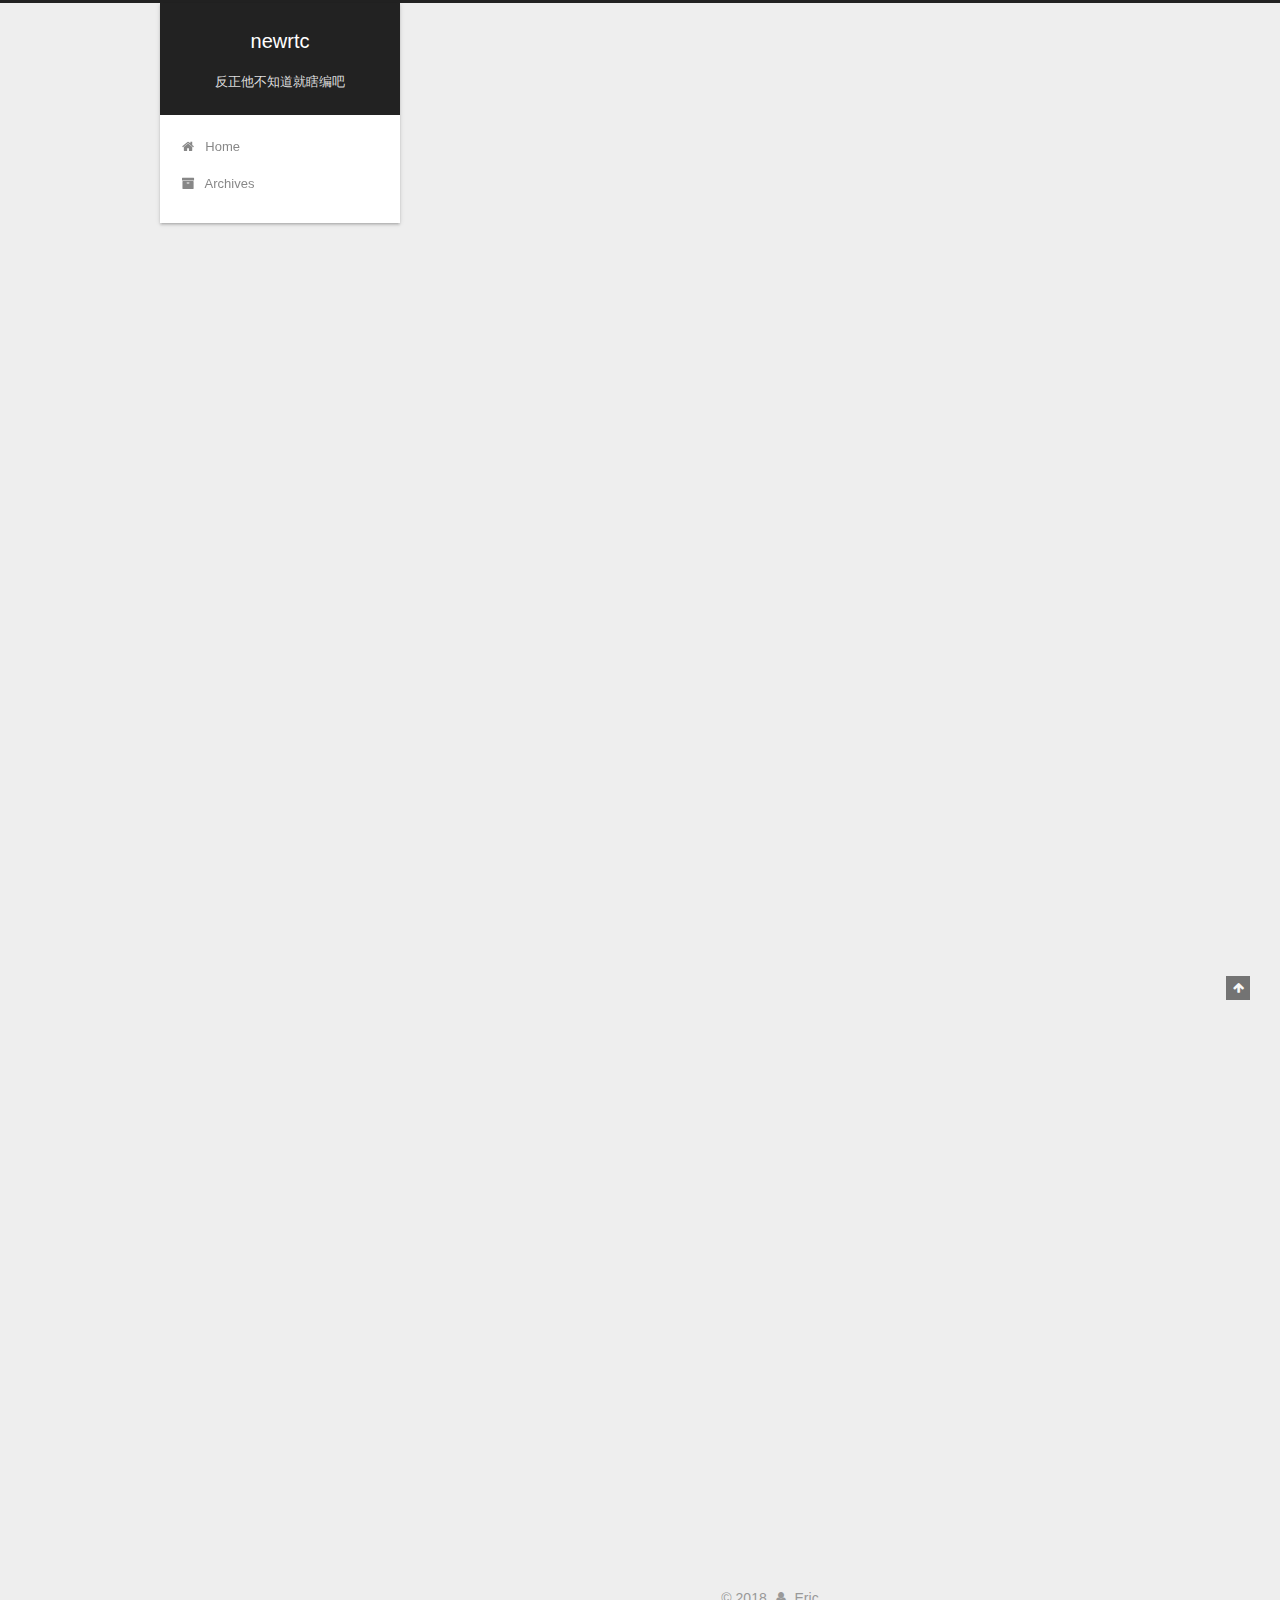
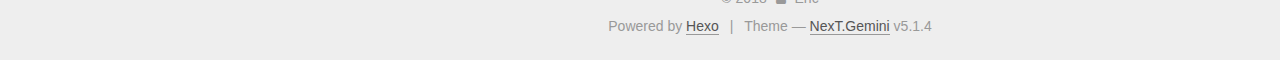
==== commit bbf0be6c: "Site updated: 2018-07-27 11:33:14" ====
--- a/index.html
+++ b/index.html
@@ -238,7 +238,7 @@
     <span hidden itemprop="author" itemscope itemtype="http://schema.org/Person">
       <meta itemprop="name" content="Eric">
       <meta itemprop="description" content="">
-      <meta itemprop="image" content="/images/avatar.gif">
+      <meta itemprop="image" content="/images/face.png">
     </span>
 
     <span hidden itemprop="publisher" itemscope itemtype="http://schema.org/Organization">
@@ -384,7 +384,7 @@
     <span hidden itemprop="author" itemscope itemtype="http://schema.org/Person">
       <meta itemprop="name" content="Eric">
       <meta itemprop="description" content="">
-      <meta itemprop="image" content="/images/avatar.gif">
+      <meta itemprop="image" content="/images/face.png">
     </span>
 
     <span hidden itemprop="publisher" itemscope itemtype="http://schema.org/Organization">
@@ -530,7 +530,7 @@
     <span hidden itemprop="author" itemscope itemtype="http://schema.org/Person">
       <meta itemprop="name" content="Eric">
       <meta itemprop="description" content="">
-      <meta itemprop="image" content="/images/avatar.gif">
+      <meta itemprop="image" content="/images/face.png">
     </span>
 
     <span hidden itemprop="publisher" itemscope itemtype="http://schema.org/Organization">
@@ -676,7 +676,7 @@
     <span hidden itemprop="author" itemscope itemtype="http://schema.org/Person">
       <meta itemprop="name" content="Eric">
       <meta itemprop="description" content="">
-      <meta itemprop="image" content="/images/avatar.gif">
+      <meta itemprop="image" content="/images/face.png">
     </span>
 
     <span hidden itemprop="publisher" itemscope itemtype="http://schema.org/Organization">
@@ -822,7 +822,7 @@
     <span hidden itemprop="author" itemscope itemtype="http://schema.org/Person">
       <meta itemprop="name" content="Eric">
       <meta itemprop="description" content="">
-      <meta itemprop="image" content="/images/avatar.gif">
+      <meta itemprop="image" content="/images/face.png">
     </span>
 
     <span hidden itemprop="publisher" itemscope itemtype="http://schema.org/Organization">
@@ -985,6 +985,10 @@
         <div class="site-overview">
           <div class="site-author motion-element" itemprop="author" itemscope itemtype="http://schema.org/Person">
             
+              <img class="site-author-image" itemprop="image"
+                src="/images/face.png"
+                alt="Eric" />
+            
               <p class="site-author-name" itemprop="name">Eric</p>
               <p class="site-description motion-element" itemprop="description">努力了这么久，但凡有点儿天赋，也该有些成功迹象了。</p>
           </div>
--- a/css/main.css
+++ b/css/main.css
@@ -1823,7 +1823,7 @@
   width: 4px;
   height: 4px;
   border-radius: 50%;
-  background: #cbffff;
+  background: #18699e;
 }
 .links-of-blogroll {
   font-size: 13px;
